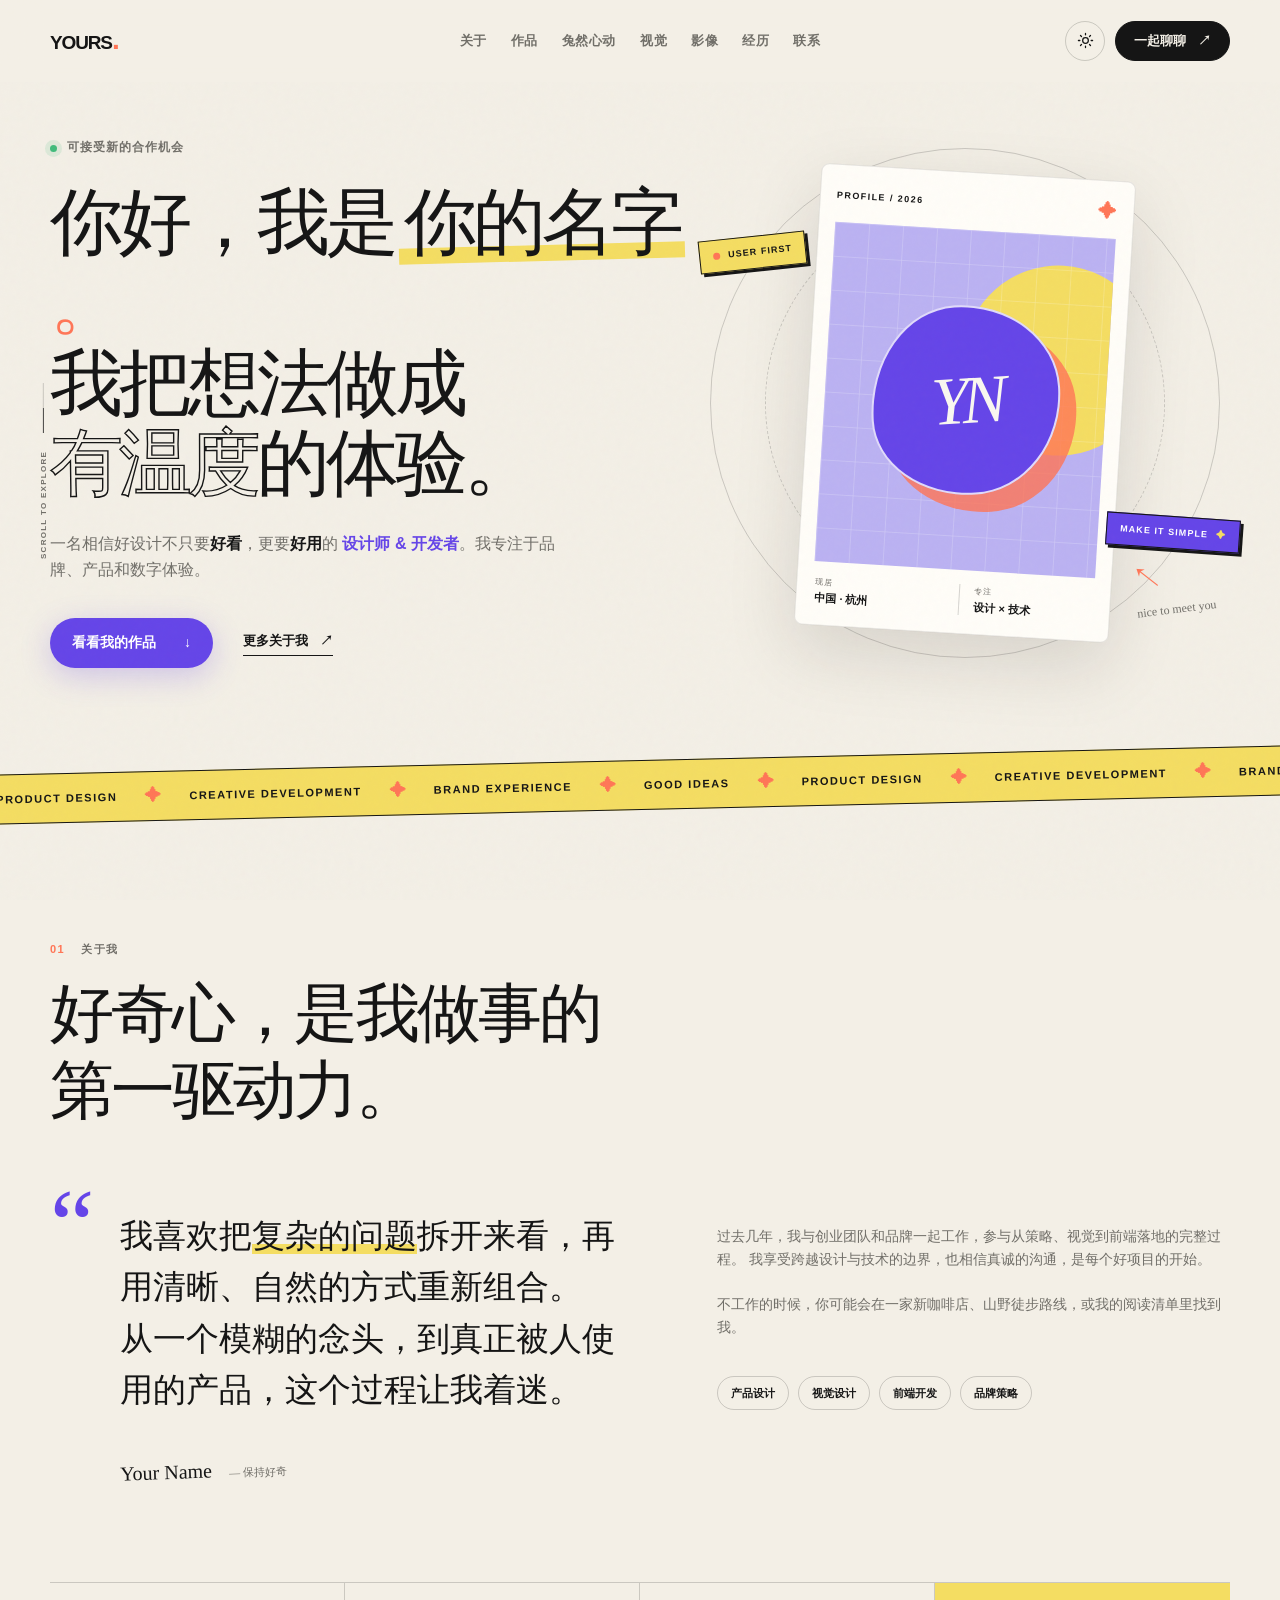
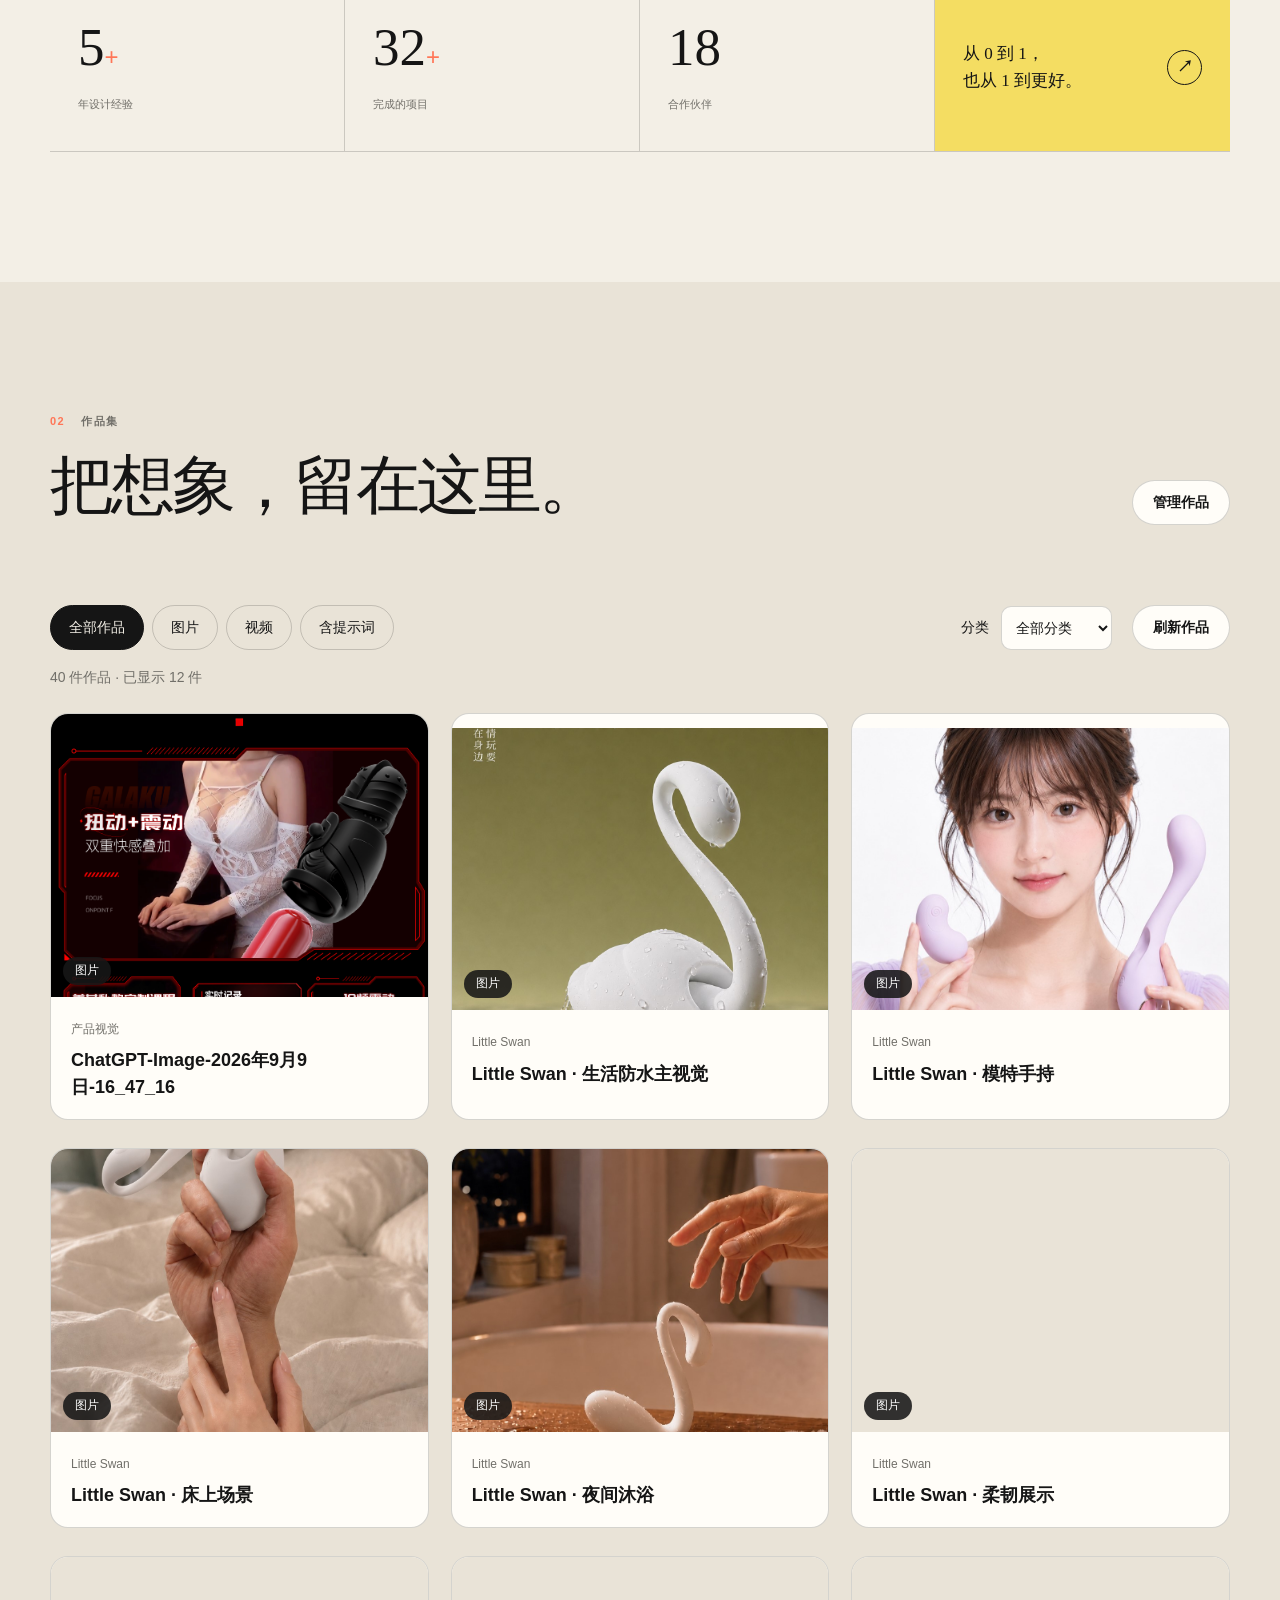
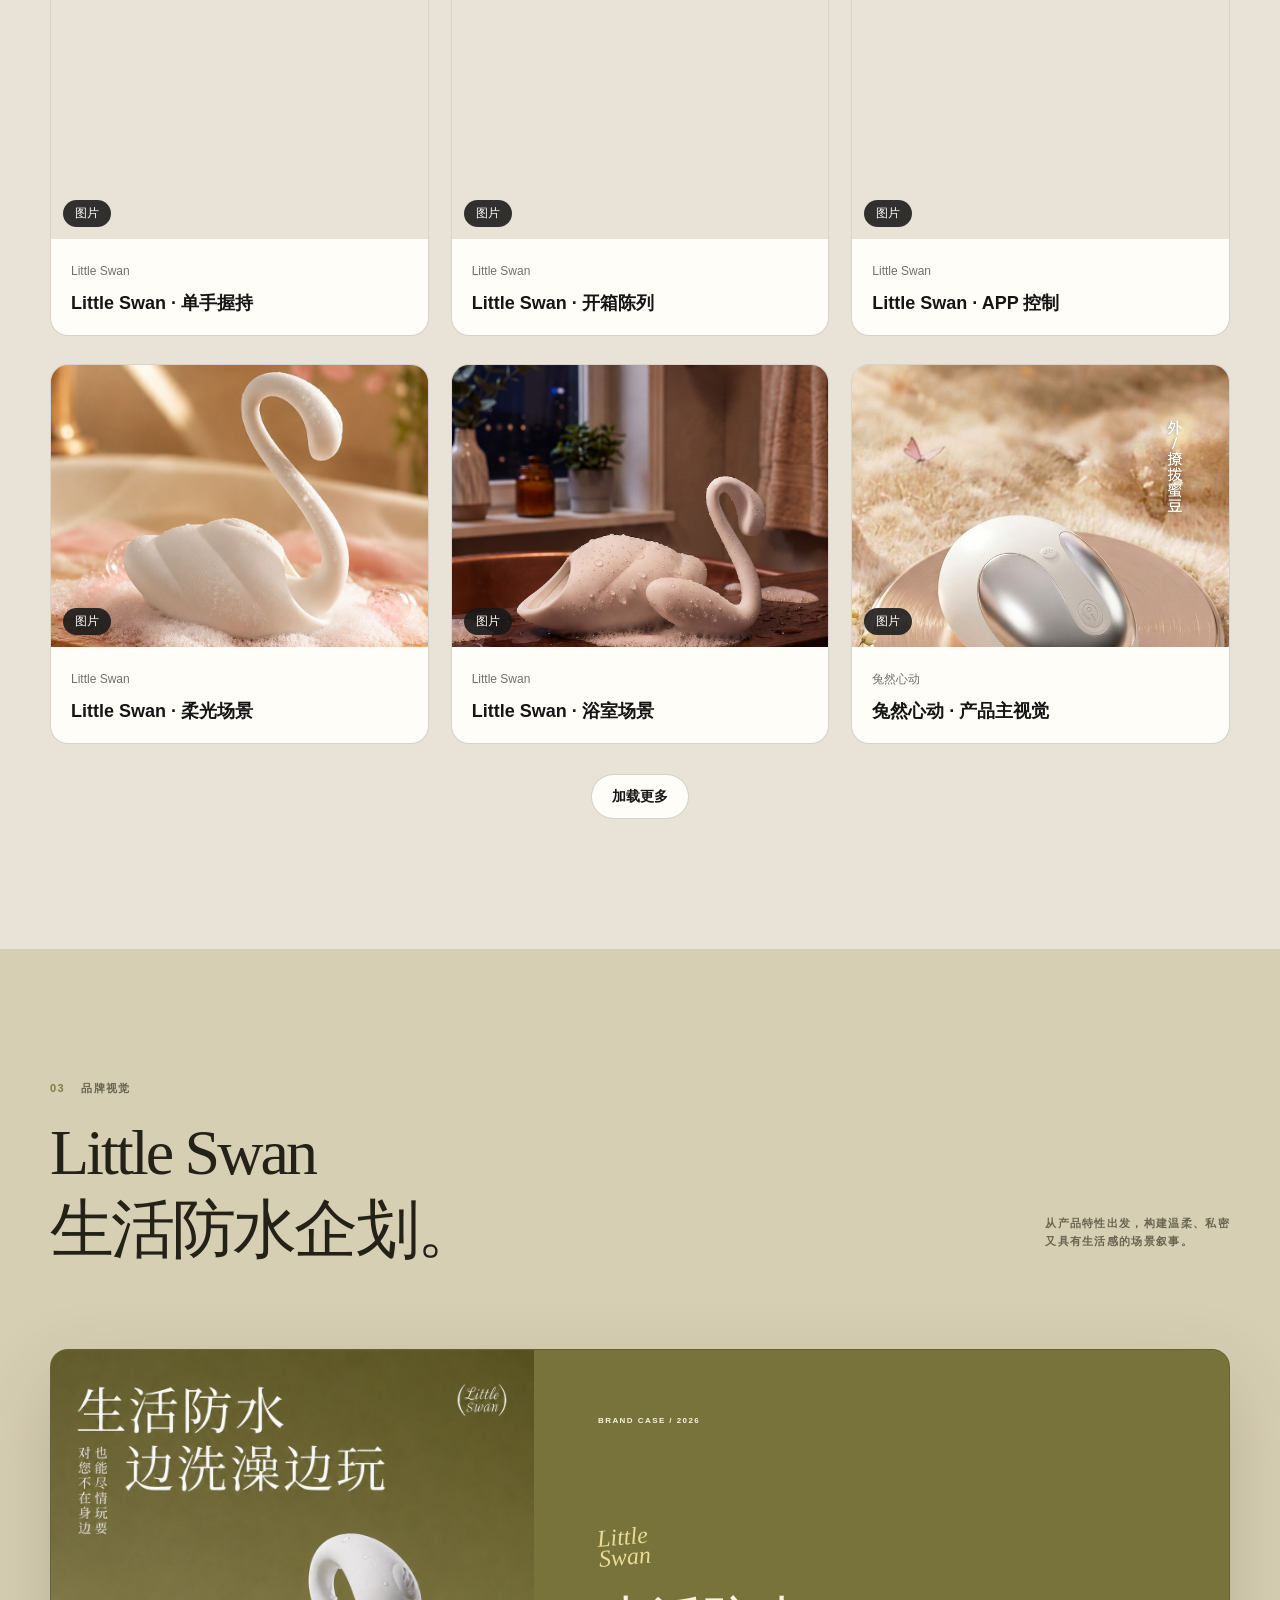
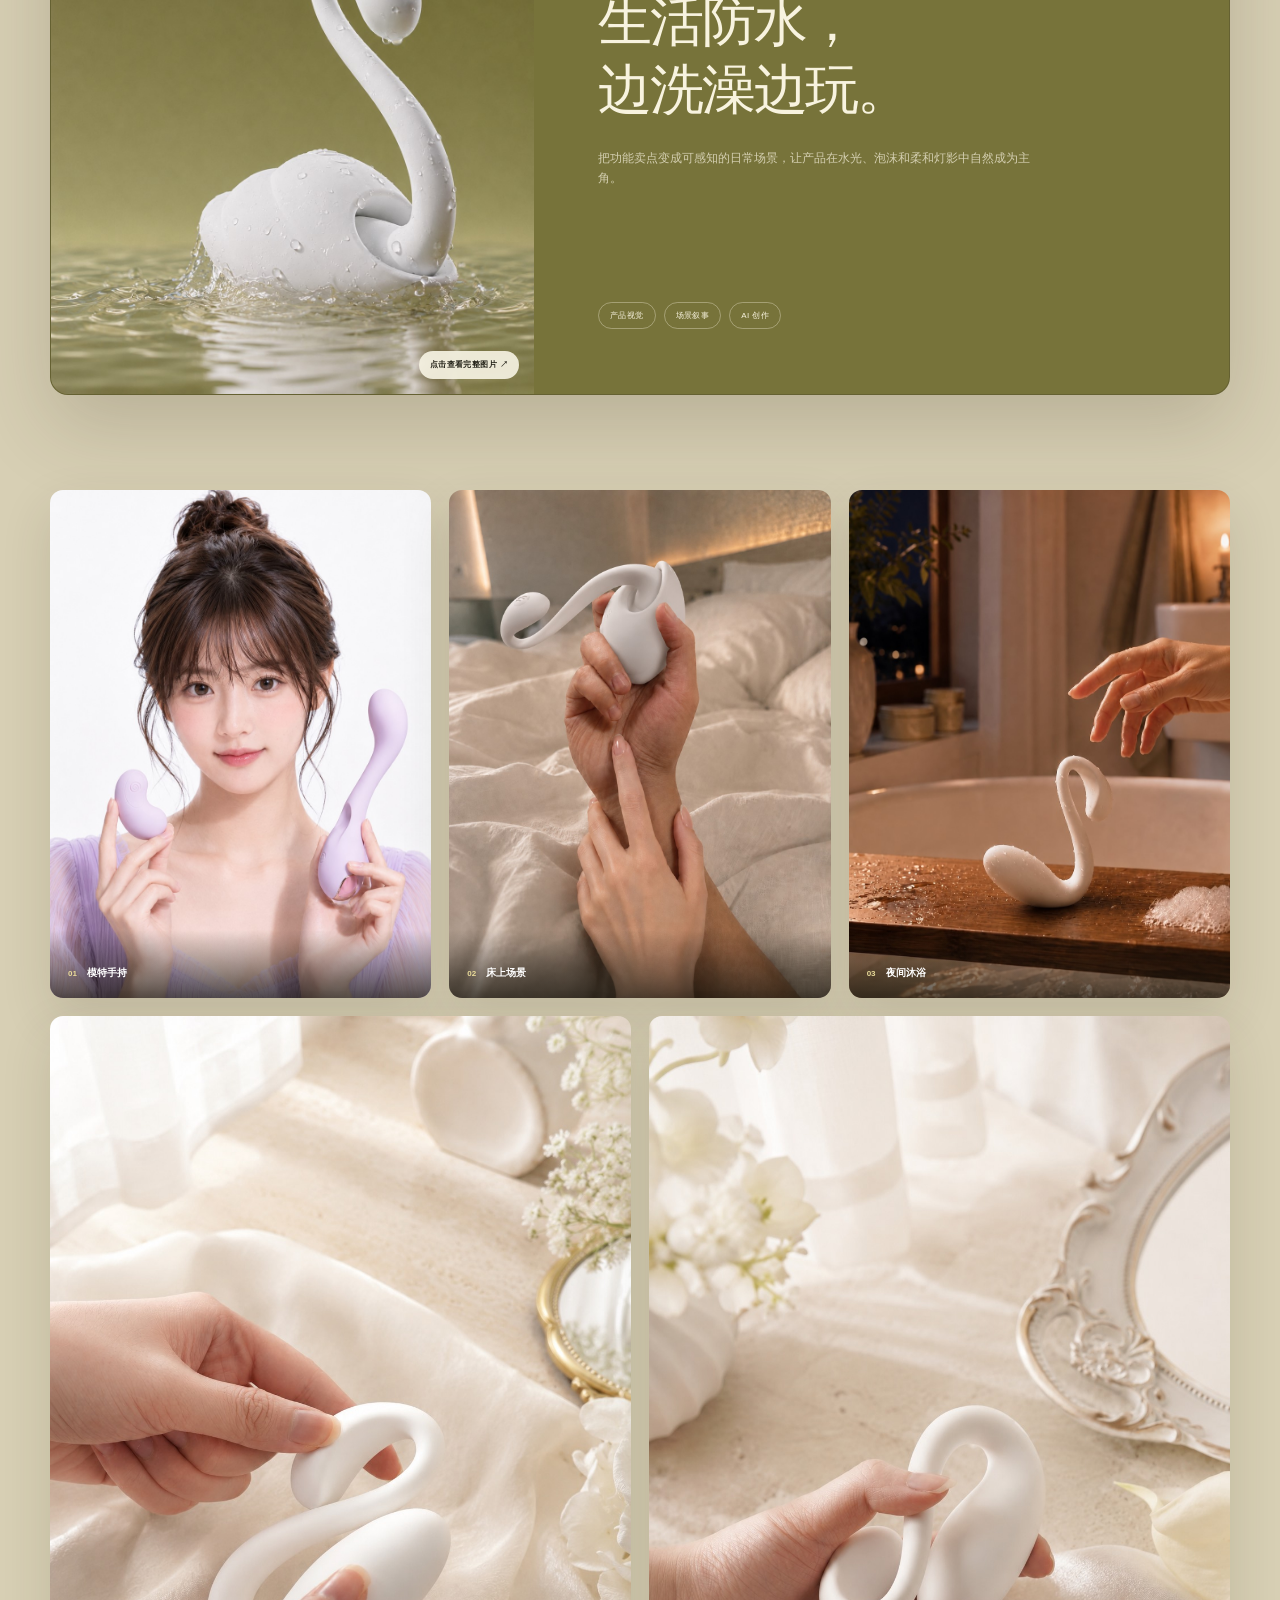
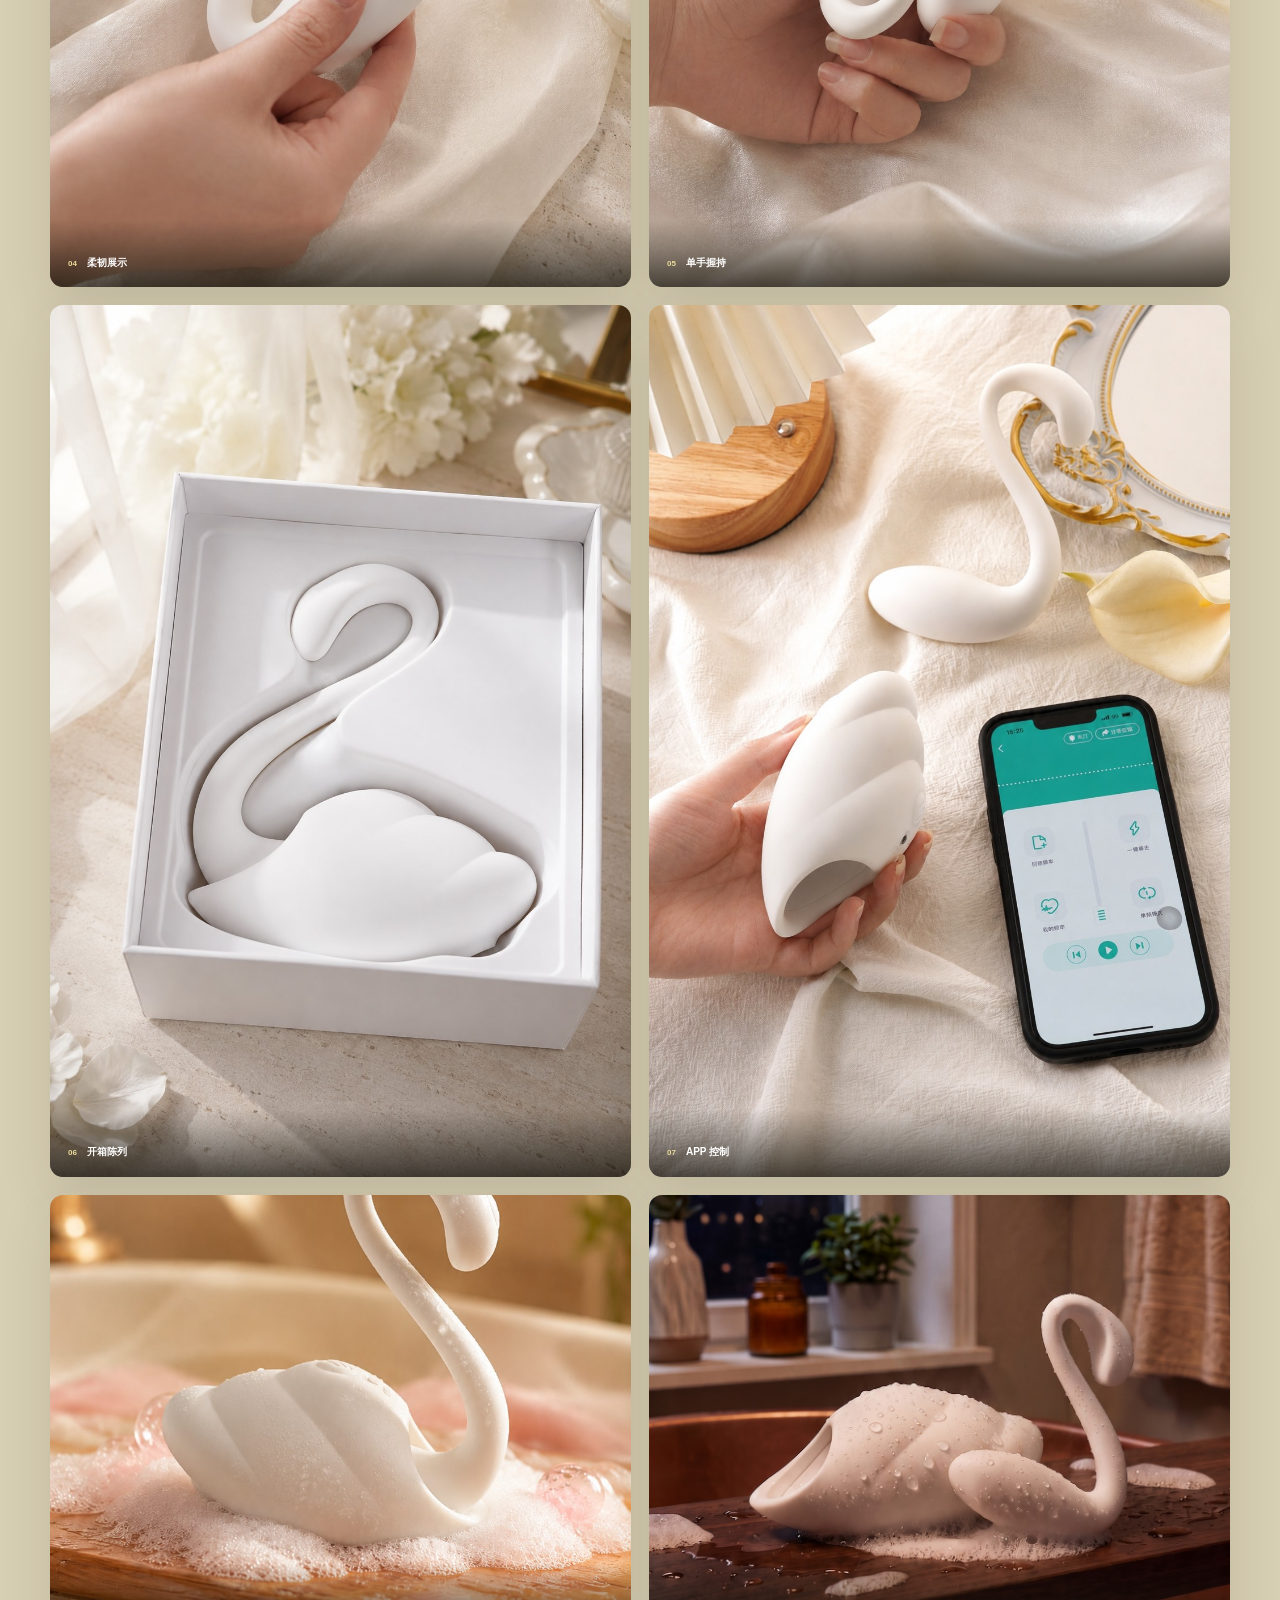
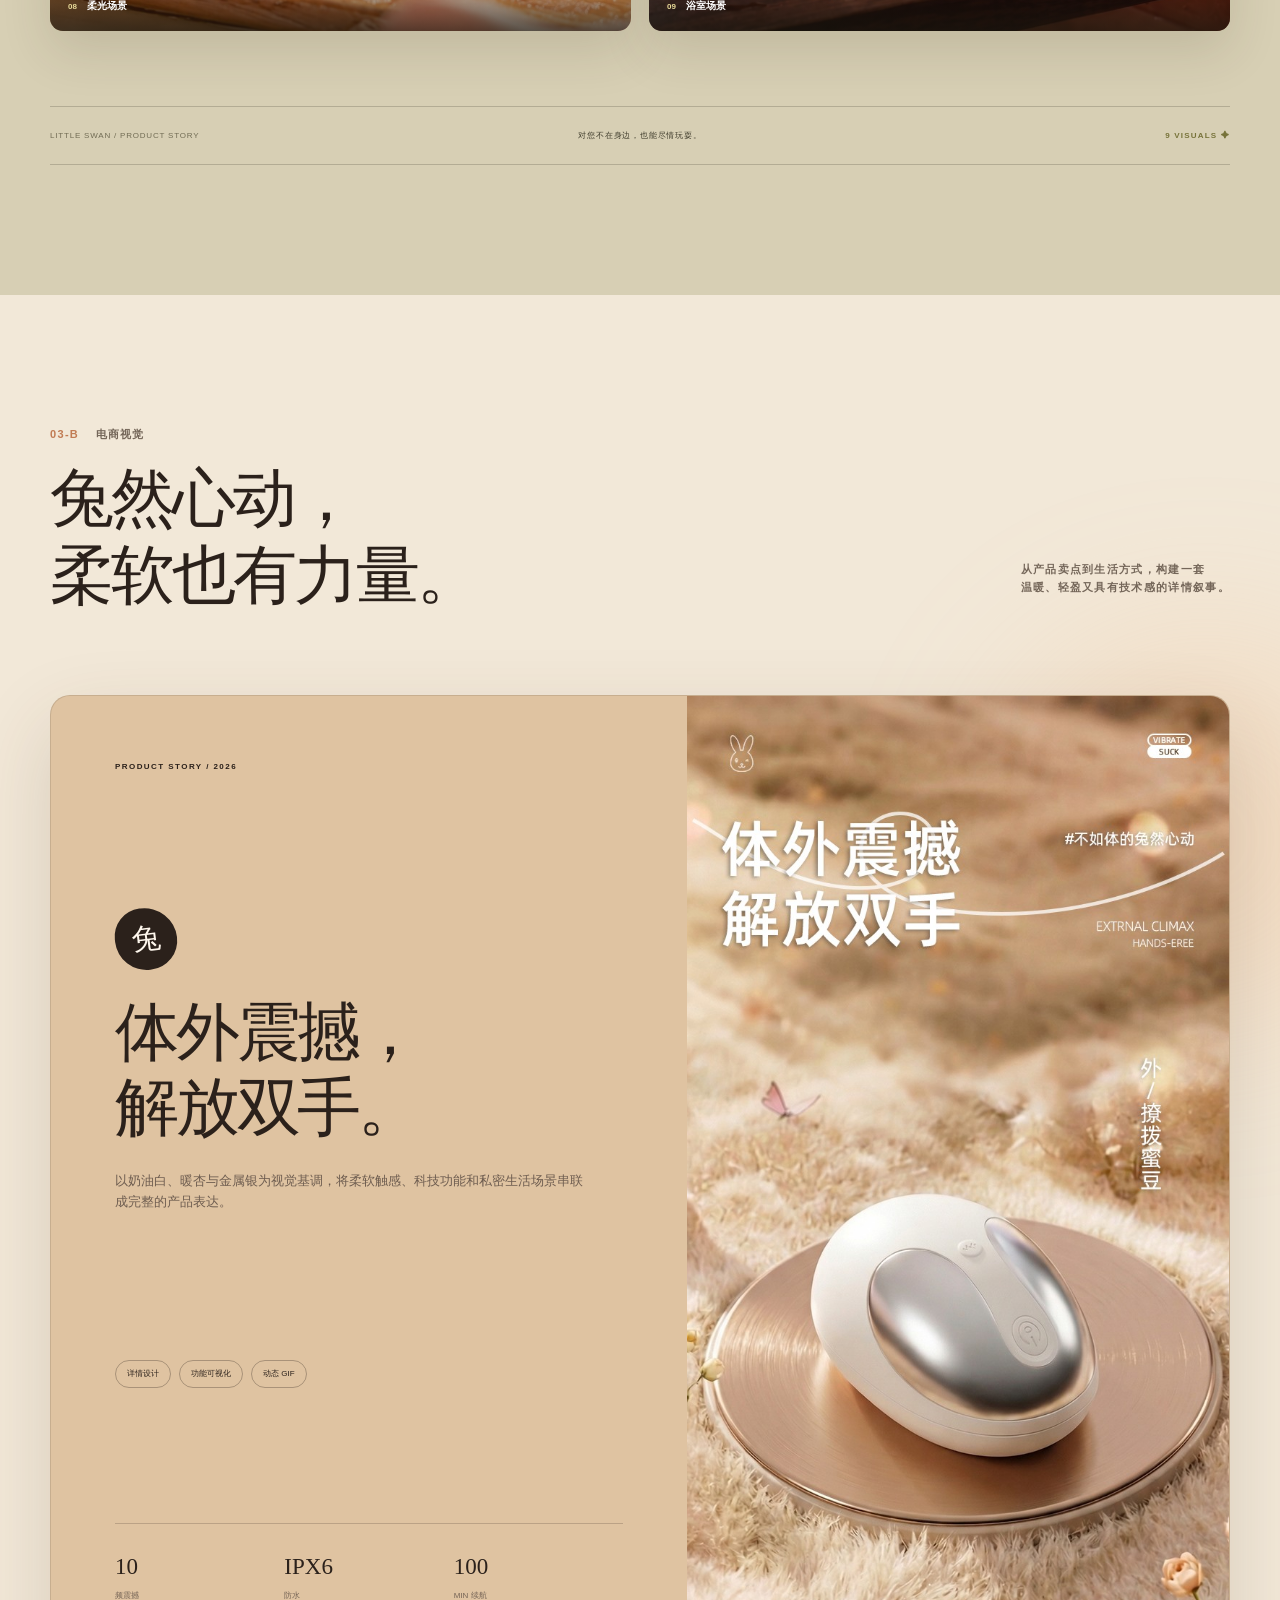
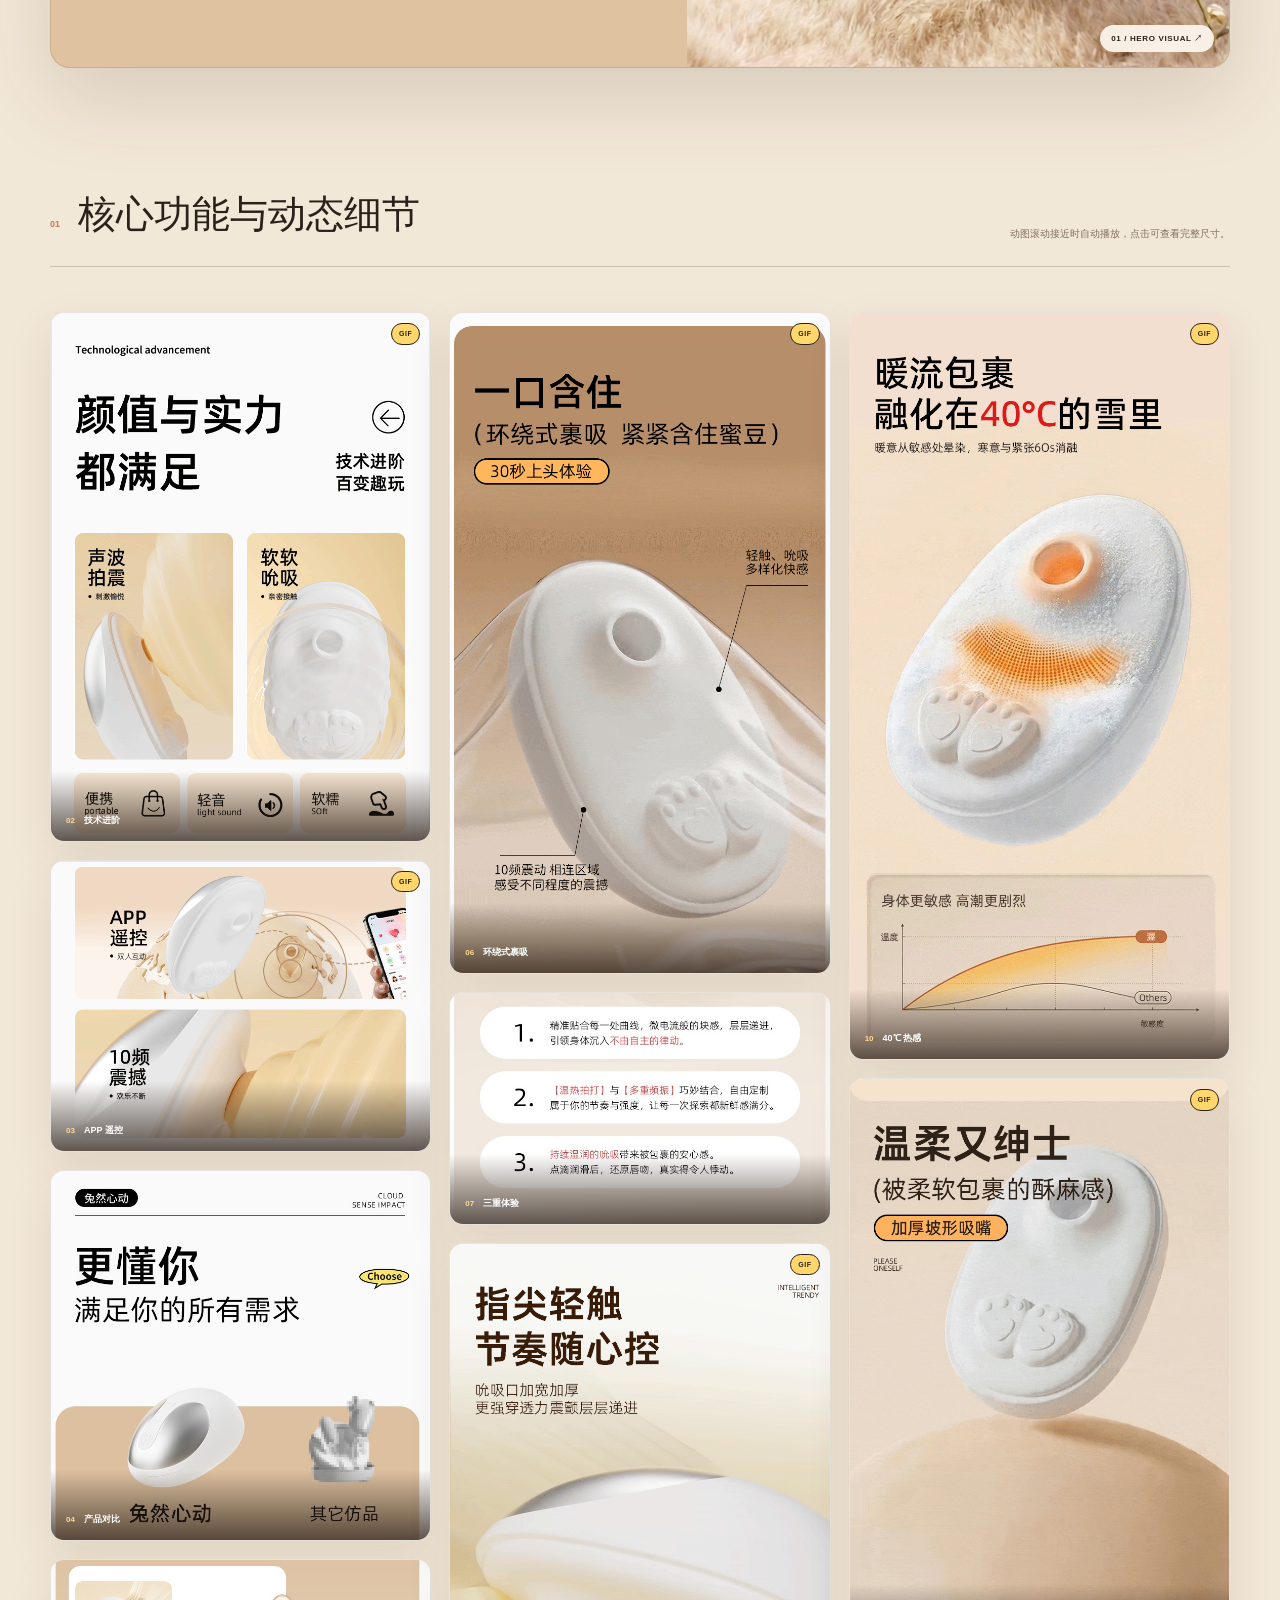
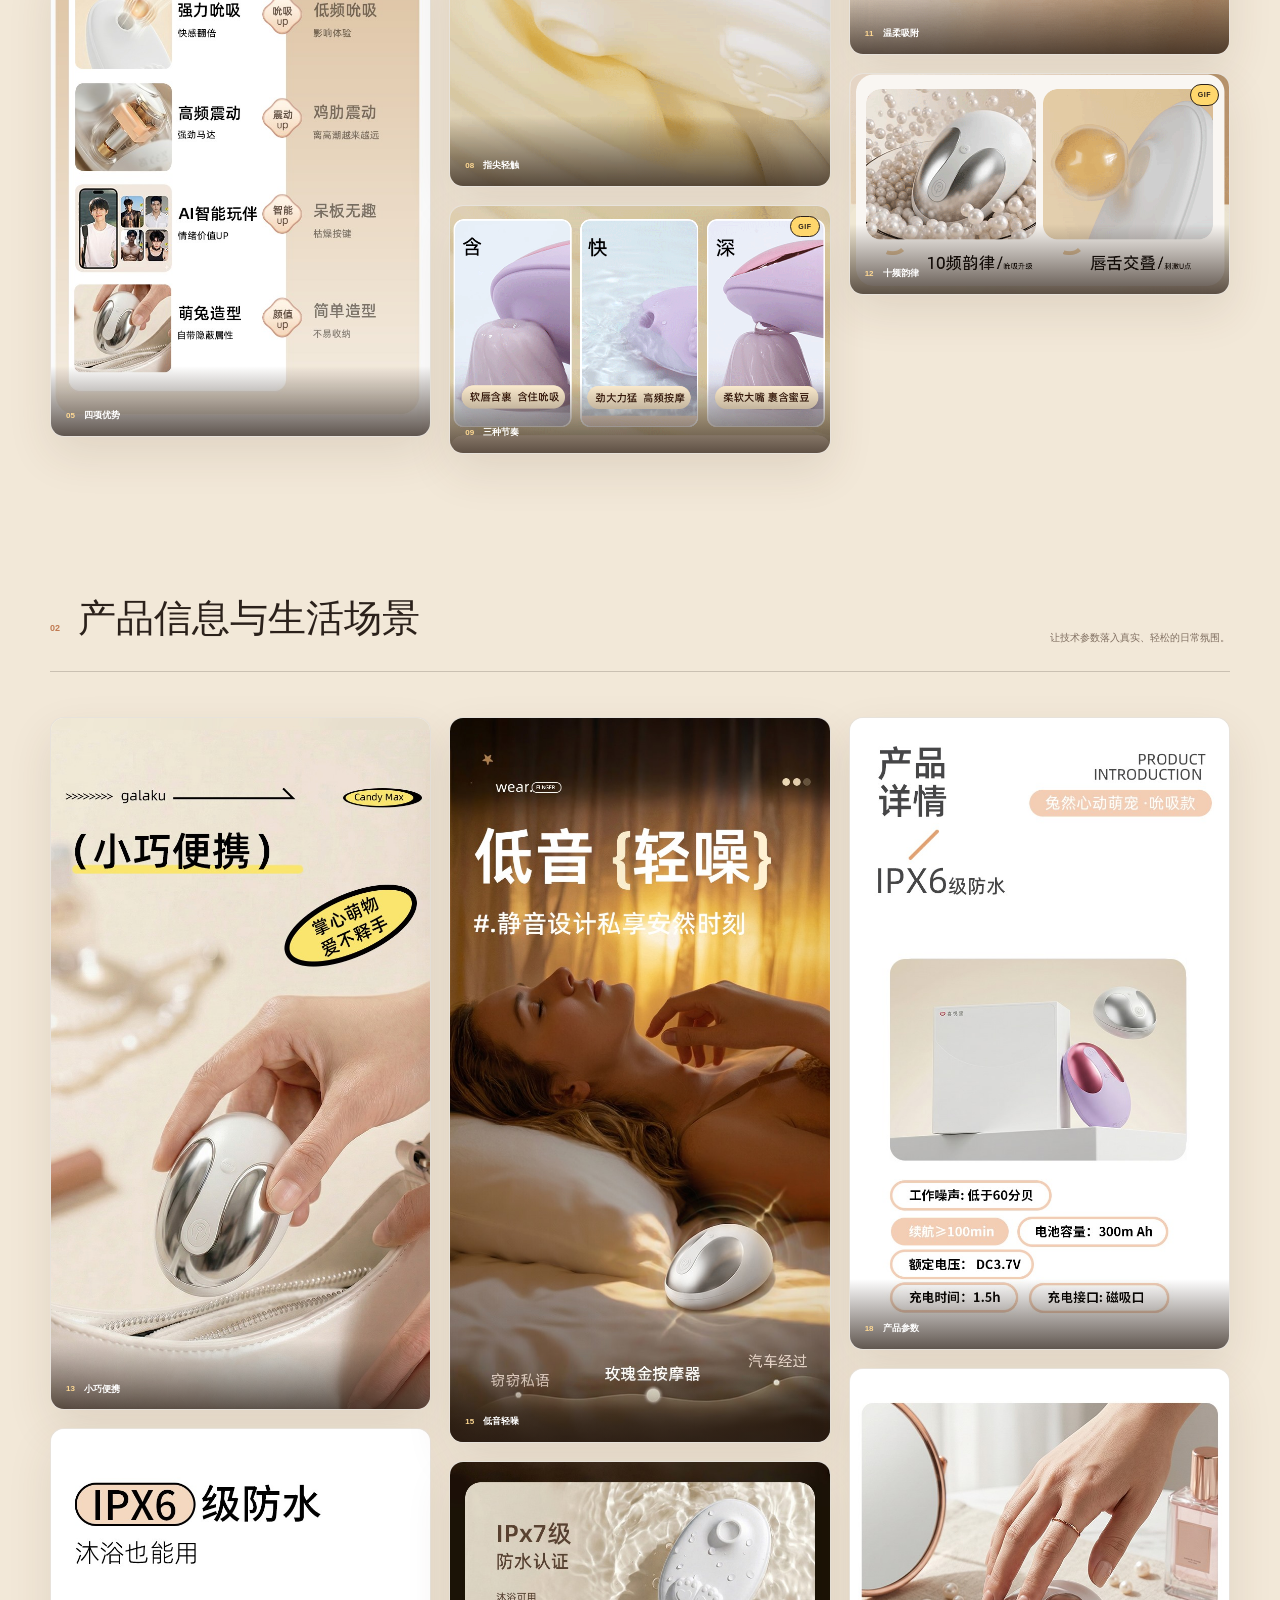
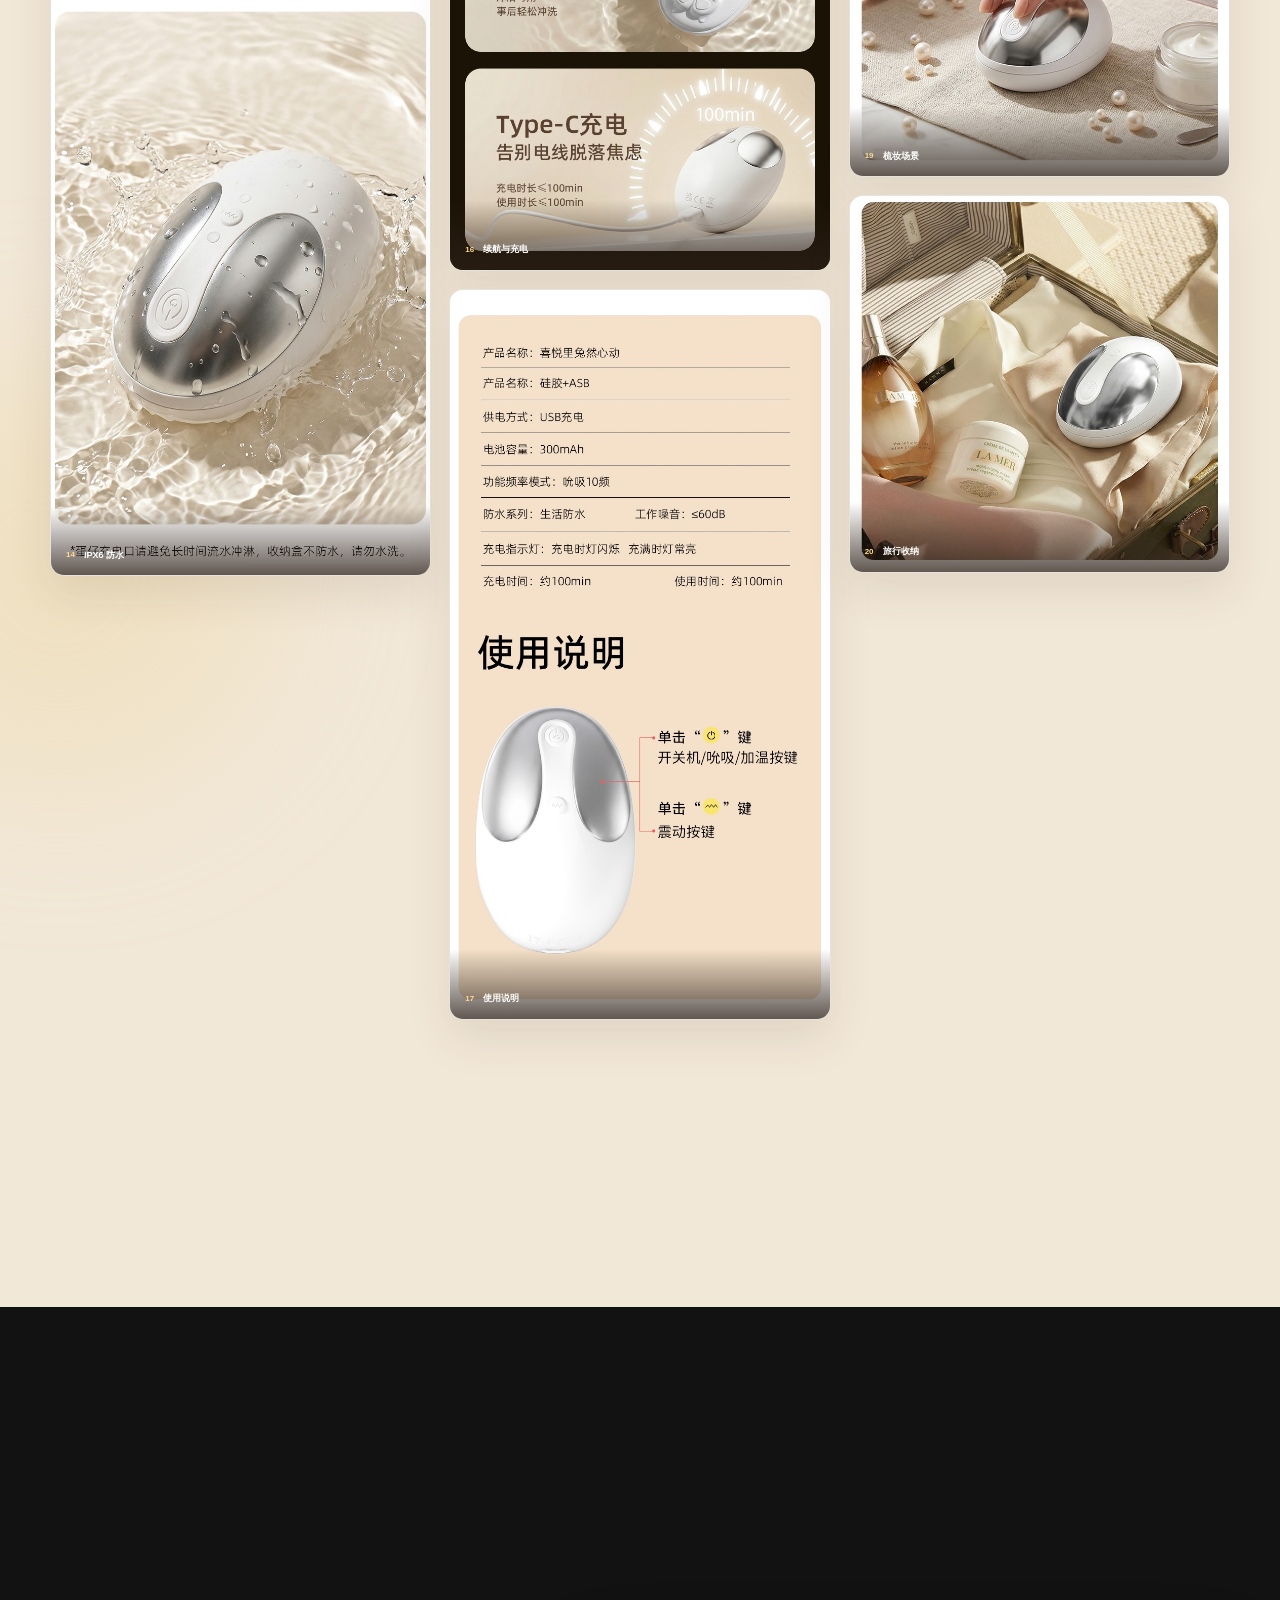
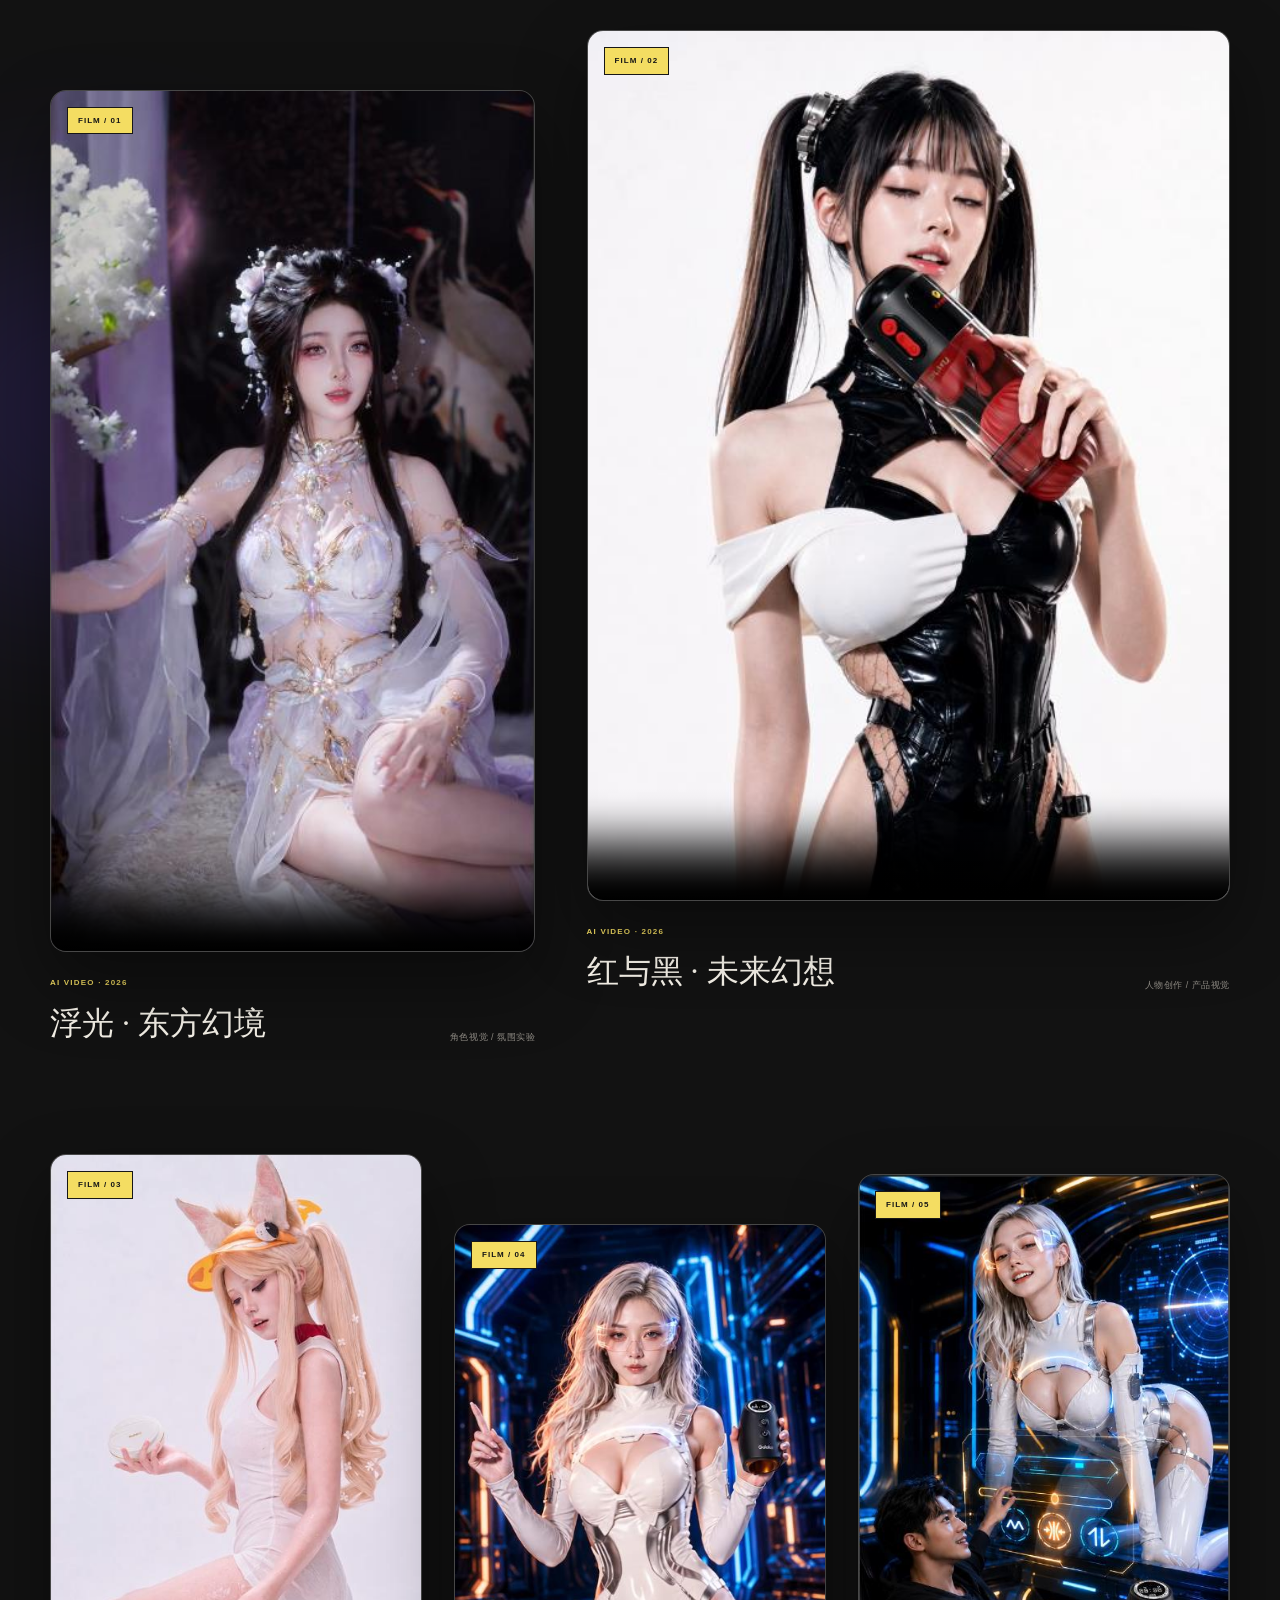
==== index.html @ a470302d "Make new uploads easy to find and add local passwordless publishing" ====
<!doctype html>
<html lang="zh-CN">
  <head>
    <meta charset="UTF-8" />
    <meta name="viewport" content="width=device-width, initial-scale=1.0" />
    <meta
      name="description"
      content="你的名字的个人网站——设计、开发与创造有温度的数字体验。"
    />
    <meta name="theme-color" content="#f4f0e8" />
    <title>你的名字｜设计与开发</title>
    <link
      rel="icon"
      href="data:image/svg+xml,%3Csvg xmlns='http://www.w3.org/2000/svg' viewBox='0 0 64 64'%3E%3Crect width='64' height='64' rx='16' fill='%236545e8'/%3E%3Cpath d='M16 20h9l7 12 7-12h9L36 39v7h-8v-7z' fill='%23f4dd62'/%3E%3C/svg%3E"
    />
    <link rel="stylesheet" href="styles.css" />
    <script src="script.js" defer></script>
    <script type="module" src="gallery.mjs?v=20261004-2"></script>
    <link rel="stylesheet" href="portfolio.css?v=20261004-2" />
    <noscript><style>.reveal { opacity: 1 !important; transform: none !important; }</style></noscript>
  </head>
  <body>
    <a class="skip-link" href="#main">跳到主要内容</a>

    <div class="page-noise" aria-hidden="true"></div>
    <header class="site-header" id="top">
      <a class="brand" href="#top" aria-label="返回首页">
        <span>YOURS</span><i>.</i>
      </a>

      <nav class="desktop-nav" aria-label="主导航">
        <a href="#about">关于</a>
        <a href="#work">作品</a>
        <a href="#bunny">兔然心动</a>
        <a href="#visual">视觉</a>
        <a href="#video">影像</a>
        <a href="#journey">经历</a>
        <a href="#contact">联系</a>
      </nav>

      <div class="header-actions">
        <button class="theme-toggle" type="button" aria-label="切换深色主题">
          <svg class="sun-icon" viewBox="0 0 24 24" aria-hidden="true">
            <circle cx="12" cy="12" r="4"></circle>
            <path d="M12 2v2M12 20v2M4.93 4.93l1.42 1.42M17.66 17.66l1.41 1.41M2 12h2M20 12h2M4.93 19.07l1.42-1.42M17.66 6.34l1.41-1.41"></path>
          </svg>
          <svg class="moon-icon" viewBox="0 0 24 24" aria-hidden="true">
            <path d="M21 12.79A9 9 0 1 1 11.21 3 7 7 0 0 0 21 12.79Z"></path>
          </svg>
        </button>
        <a class="header-cta" href="#contact">一起聊聊 <span>↗</span></a>
        <button class="menu-toggle" type="button" aria-expanded="false" aria-label="打开导航菜单">
          <span></span><span></span>
        </button>
      </div>
    </header>

    <nav class="mobile-nav" aria-label="移动端导航">
      <a href="#about"><span>01</span>关于</a>
      <a href="#work"><span>02</span>作品</a>
      <a href="#visual"><span>03</span>视觉</a>
      <a href="#video"><span>04</span>影像</a>
      <a href="#journey"><span>05</span>经历</a>
      <a href="#contact"><span>06</span>联系</a>
    </nav>

    <main id="main">
      <section class="hero shell" aria-labelledby="hero-title">
        <div class="hero-copy">
          <p class="eyebrow reveal"><span class="status-dot"></span> 可接受新的合作机会</p>
          <h1 id="hero-title" class="reveal">
            你好，我是<span class="name-mark">你的名字</span><i>。</i><br />
            我把想法做成<br />
            <span class="outlined-word">有温度</span>的体验。
          </h1>
          <p class="hero-intro reveal">
            一名相信好设计不只要<strong>好看</strong>，更要<strong>好用</strong>的
            <span>设计师 &amp; 开发者</span>。我专注于品牌、产品和数字体验。
          </p>
          <div class="hero-actions reveal">
            <a class="button button-primary" href="#work">看看我的作品 <span>↓</span></a>
            <a class="text-link" href="#about">更多关于我 <span>↗</span></a>
          </div>
        </div>

        <div class="hero-visual reveal" aria-label="个人信息卡片">
          <div class="visual-orbit orbit-one" aria-hidden="true"></div>
          <div class="visual-orbit orbit-two" aria-hidden="true"></div>
          <div class="profile-card">
            <div class="profile-topline">
              <span>PROFILE / 2026</span>
              <span class="asterisk">✦</span>
            </div>
            <div class="portrait" aria-hidden="true">
              <div class="portrait-sun"></div>
              <div class="portrait-grid"></div>
              <span class="portrait-initials">YN</span>
            </div>
            <div class="profile-meta">
              <div>
                <small>现居</small>
                <strong>中国 · 杭州</strong>
              </div>
              <div>
                <small>专注</small>
                <strong>设计 × 技术</strong>
              </div>
            </div>
          </div>
          <div class="floating-note note-one"><i></i> USER FIRST</div>
          <div class="floating-note note-two">MAKE IT SIMPLE <b>✦</b></div>
          <div class="cursor-label" aria-hidden="true"><span>↖</span> nice to meet you</div>
        </div>

        <div class="hero-scroll" aria-hidden="true">
          <span>SCROLL TO EXPLORE</span>
          <i></i>
        </div>
      </section>

      <div class="ticker" aria-hidden="true">
        <div class="ticker-track">
          <span>PRODUCT DESIGN</span><b>✦</b><span>CREATIVE DEVELOPMENT</span><b>✦</b>
          <span>BRAND EXPERIENCE</span><b>✦</b><span>GOOD IDEAS</span><b>✦</b>
          <span>PRODUCT DESIGN</span><b>✦</b><span>CREATIVE DEVELOPMENT</span><b>✦</b>
          <span>BRAND EXPERIENCE</span><b>✦</b><span>GOOD IDEAS</span><b>✦</b>
        </div>
      </div>

      <section class="about section shell" id="about" aria-labelledby="about-title">
        <div class="section-heading reveal">
          <p><span>01</span> 关于我</p>
          <h2 id="about-title">好奇心，是我做事的<br />第一驱动力。</h2>
        </div>

        <div class="about-grid">
          <div class="about-statement reveal">
            <span class="big-quote">“</span>
            <p>
              我喜欢把<strong>复杂的问题</strong>拆开来看，再用清晰、自然的方式重新组合。
              从一个模糊的念头，到真正被人使用的产品，这个过程让我着迷。
            </p>
            <div class="signature">Your Name <span>— 保持好奇</span></div>
          </div>

          <div class="about-details reveal">
            <p>
              过去几年，我与创业团队和品牌一起工作，参与从策略、视觉到前端落地的完整过程。
              我享受跨越设计与技术的边界，也相信真诚的沟通，是每个好项目的开始。
            </p>
            <p>
              不工作的时候，你可能会在一家新咖啡店、山野徒步路线，或我的阅读清单里找到我。
            </p>
            <div class="skill-list" aria-label="专业技能">
              <span>产品设计</span><span>视觉设计</span><span>前端开发</span><span>品牌策略</span>
            </div>
          </div>
        </div>

        <div class="stats" aria-label="职业数据">
          <article class="stat reveal">
            <strong data-count="5">5</strong><i>+</i>
            <span>年设计经验</span>
          </article>
          <article class="stat reveal">
            <strong data-count="32">32</strong><i>+</i>
            <span>完成的项目</span>
          </article>
          <article class="stat reveal">
            <strong data-count="18">18</strong><i></i>
            <span>合作伙伴</span>
          </article>
          <article class="stat stat-note reveal">
            <span>从 0 到 1，<br />也从 1 到更好。</span>
            <b>↗</b>
          </article>
        </div>
      </section>

      <section class="work section" id="work" aria-labelledby="work-title">
        <div class="shell">
          <div class="section-heading heading-row">
            <div><p><span>02</span> 作品集</p><h2 id="work-title">把想象，留在这里。</h2></div>
            <a class="library-manage" href="admin.html">管理作品</a>
          </div>
          <div class="library-controls">
            <div class="library-filters" role="group" aria-label="按作品类型筛选">
              <button type="button" data-filter="all" aria-pressed="true">全部作品</button>
              <button type="button" data-filter="image" aria-pressed="false">图片</button>
              <button type="button" data-filter="video" aria-pressed="false">视频</button>
              <button type="button" data-filter="prompt" aria-pressed="false">含提示词</button>
            </div>
            <label class="library-category">分类 <select id="work-category"><option value="all">全部分类</option></select></label>
            <button type="button" id="library-refresh" class="library-manage">刷新作品</button>
          </div>
          <p id="library-status" class="library-status" role="status">正在加载作品…</p>
          <div class="library-grid" id="library-grid"></div>
          <button type="button" id="library-more" class="library-more" hidden>加载更多</button>
          <button type="button" id="library-retry" class="library-more" hidden>重新加载</button>
          <noscript><p>启用 JavaScript 后可筛选作品；下方仍可浏览原有图片和视频。</p></noscript>
        </div>
      </section>

      <dialog class="work-dialog" id="work-detail" aria-labelledby="detail-title">
        <button type="button" class="detail-close" aria-label="关闭作品详情">×</button>
        <div id="detail-media" class="detail-media"></div>
        <div class="detail-copy">
          <p class="detail-category" id="detail-category"></p><h2 id="detail-title"></h2>
          <p id="detail-description"></p>
          <div class="prompt-heading"><h3>创作提示词</h3><button type="button" id="copy-prompt" hidden>复制提示词</button></div>
          <pre id="detail-prompt"></pre><p id="copy-status" role="status"></p>
        </div>
      </dialog>

      <section class="visual-case section" id="visual" aria-labelledby="visual-title">
        <div class="shell">
          <div class="section-heading heading-row reveal">
            <div>
              <p><span>03</span> 品牌视觉</p>
              <h2 id="visual-title">Little Swan<br />生活防水企划。</h2>
            </div>
            <p class="heading-aside">从产品特性出发，构建温柔、私密<br />又具有生活感的场景叙事。</p>
          </div>

          <div class="case-lead reveal">
            <button
              class="gallery-trigger case-lead-media"
              type="button"
              data-image="assets/images/little-swan/waterproof.jpg"
              data-caption="Little Swan · 生活防水主视觉"
              aria-label="放大查看生活防水主视觉"
            >
              <img src="assets/images/little-swan/waterproof.jpg" alt="Little Swan 白色天鹅造型产品生活防水主视觉" loading="lazy" />
              <span>点击查看完整图片 ↗</span>
            </button>
            <div class="case-lead-copy">
              <div class="case-kicker">BRAND CASE / 2026</div>
              <div>
                <p class="case-script">Little<br />Swan</p>
                <h3>生活防水，<br />边洗澡边玩。</h3>
                <p>把功能卖点变成可感知的日常场景，让产品在水光、泡沫和柔和灯影中自然成为主角。</p>
              </div>
              <div class="case-tags"><span>产品视觉</span><span>场景叙事</span><span>AI 创作</span></div>
            </div>
          </div>

          <div class="case-mosaic" aria-label="Little Swan 品牌场景画廊">
            <button class="gallery-trigger case-photo reveal" type="button" data-image="assets/images/little-swan/model.jpg" data-caption="Little Swan · 模特手持" aria-label="放大查看模特手持图片">
              <img src="assets/images/little-swan/model.jpg" alt="身着淡紫色服装的模特手持两款紫色产品" loading="lazy" />
              <span><b>01</b> 模特手持</span>
            </button>
            <button class="gallery-trigger case-photo reveal" type="button" data-image="assets/images/little-swan/bed.jpg" data-caption="Little Swan · 床上场景" aria-label="放大查看床上场景图片">
              <img src="assets/images/little-swan/bed.jpg" alt="暖色卧室中双手握持白色天鹅造型产品" loading="lazy" />
              <span><b>02</b> 床上场景</span>
            </button>
            <button class="gallery-trigger case-photo reveal" type="button" data-image="assets/images/little-swan/bath-touch.jpg" data-caption="Little Swan · 夜间沐浴" aria-label="放大查看夜间沐浴图片">
              <img src="assets/images/little-swan/bath-touch.jpg" alt="暖色浴室中手指触碰带水珠的天鹅造型产品" loading="lazy" />
              <span><b>03</b> 夜间沐浴</span>
            </button>
            <button class="gallery-trigger case-photo case-photo-portrait reveal" type="button" data-image="assets/images/little-swan/flex-detail.jpg" data-caption="Little Swan · 柔韧展示" aria-label="放大查看柔韧展示图片">
              <img src="assets/images/little-swan/flex-detail.jpg" alt="双手在柔和米白场景中弯折天鹅造型产品展示柔韧性" loading="lazy" />
              <span><b>04</b> 柔韧展示</span>
            </button>
            <button class="gallery-trigger case-photo case-photo-portrait reveal" type="button" data-image="assets/images/little-swan/handheld.jpg" data-caption="Little Swan · 单手握持" aria-label="放大查看单手握持图片">
              <img src="assets/images/little-swan/handheld.jpg" alt="柔光花卉与镜面场景中单手握持天鹅造型产品" loading="lazy" />
              <span><b>05</b> 单手握持</span>
            </button>
            <button class="gallery-trigger case-photo case-photo-portrait reveal" type="button" data-image="assets/images/little-swan/unboxing.jpg" data-caption="Little Swan · 开箱陈列" aria-label="放大查看开箱陈列图片">
              <img src="assets/images/little-swan/unboxing.jpg" alt="白色包装盒内陈列的完整天鹅造型产品" loading="lazy" />
              <span><b>06</b> 开箱陈列</span>
            </button>
            <button class="gallery-trigger case-photo case-photo-portrait reveal" type="button" data-image="assets/images/little-swan/app-control.jpg" data-caption="Little Swan · APP 控制" aria-label="放大查看 APP 控制图片">
              <img src="assets/images/little-swan/app-control.jpg" alt="天鹅造型产品与手机控制界面的生活场景" loading="lazy" />
              <span><b>07</b> APP 控制</span>
            </button>
            <button class="gallery-trigger case-photo case-photo-wide reveal" type="button" data-image="assets/images/little-swan/scene.jpg" data-caption="Little Swan · 柔光场景" aria-label="放大查看柔光场景图片">
              <img src="assets/images/little-swan/scene.jpg" alt="粉色泡沫与鲜花柔光环境中的白色天鹅造型产品" loading="lazy" />
              <span><b>08</b> 柔光场景</span>
            </button>
            <button class="gallery-trigger case-photo case-photo-wide reveal" type="button" data-image="assets/images/little-swan/bathroom.jpg" data-caption="Little Swan · 浴室场景" aria-label="放大查看浴室场景图片">
              <img src="assets/images/little-swan/bathroom.jpg" alt="夜间浴室木板上的白色天鹅造型产品与水珠" loading="lazy" />
              <span><b>09</b> 浴室场景</span>
            </button>
          </div>

          <div class="case-footer reveal">
            <span>LITTLE SWAN / PRODUCT STORY</span>
            <p>对您不在身边，也能尽情玩耍。</p>
            <b>9 VISUALS ✦</b>
          </div>
        </div>
      </section>

      <section class="bunny-case section" id="bunny" aria-labelledby="bunny-title">
        <div class="bunny-orb bunny-orb-one" aria-hidden="true"></div>
        <div class="bunny-orb bunny-orb-two" aria-hidden="true"></div>
        <div class="shell">
          <div class="section-heading heading-row reveal">
            <div>
              <p><span>03-B</span> 电商视觉</p>
              <h2 id="bunny-title">兔然心动，<br />柔软也有力量。</h2>
            </div>
            <p class="heading-aside">从产品卖点到生活方式，构建一套<br />温暖、轻盈又具有技术感的详情叙事。</p>
          </div>

          <div class="bunny-lead reveal">
            <div class="bunny-lead-copy">
              <div class="bunny-kicker">PRODUCT STORY / 2026</div>
              <div>
                <div class="bunny-mark" aria-hidden="true">兔</div>
                <h3>体外震撼，<br />解放双手。</h3>
                <p>以奶油白、暖杏与金属银为视觉基调，将柔软触感、科技功能和私密生活场景串联成完整的产品表达。</p>
              </div>
              <div class="bunny-tags"><span>详情设计</span><span>功能可视化</span><span>动态 GIF</span></div>
              <div class="bunny-specs"><span><b>10</b> 频震撼</span><span><b>IPX6</b> 防水</span><span><b>100</b> min 续航</span></div>
            </div>
            <button class="gallery-trigger bunny-lead-media" type="button" data-image="assets/images/bunny-heart/detail-01.jpg" data-caption="兔然心动 · 产品主视觉" aria-label="放大查看兔然心动产品主视觉">
              <img src="assets/images/bunny-heart/detail-01.jpg" alt="兔然心动银白色产品置于暖色绒面场景的主视觉" loading="lazy" />
              <span>01 / HERO VISUAL ↗</span>
            </button>
          </div>

          <div class="bunny-story-heading reveal">
            <div><span>01</span><h3>核心功能与动态细节</h3></div>
            <p>动图滚动接近时自动播放，点击可查看完整尺寸。</p>
          </div>

          <div class="bunny-gallery bunny-gallery-features" aria-label="兔然心动核心功能画廊">
            <button class="gallery-trigger bunny-tile is-animated reveal" type="button" data-image="assets/images/bunny-heart/detail-02.gif" data-caption="兔然心动 · 技术进阶" aria-label="放大查看技术进阶动图">
              <img src="assets/images/bunny-heart/detail-02-poster.jpg" data-animated-src="assets/images/bunny-heart/detail-02.gif" alt="兔然心动声波拍震与柔软吮吸技术说明" loading="lazy" /><span><b>02</b> 技术进阶</span>
            </button>
            <button class="gallery-trigger bunny-tile is-animated reveal" type="button" data-image="assets/images/bunny-heart/detail-03.gif" data-caption="兔然心动 · APP 遥控" aria-label="放大查看 APP 遥控动图">
              <img src="assets/images/bunny-heart/detail-03-poster.jpg" data-animated-src="assets/images/bunny-heart/detail-03.gif" alt="兔然心动 APP 遥控与十频震撼功能" loading="lazy" /><span><b>03</b> APP 遥控</span>
            </button>
            <button class="gallery-trigger bunny-tile reveal" type="button" data-image="assets/images/bunny-heart/detail-04.jpg" data-caption="兔然心动 · 产品对比" aria-label="放大查看产品对比图片">
              <img src="assets/images/bunny-heart/detail-04.jpg" alt="兔然心动与其他产品的视觉对比" loading="lazy" /><span><b>04</b> 产品对比</span>
            </button>
            <button class="gallery-trigger bunny-tile reveal" type="button" data-image="assets/images/bunny-heart/detail-05.jpg" data-caption="兔然心动 · 四项优势" aria-label="放大查看四项优势图片">
              <img src="assets/images/bunny-heart/detail-05.jpg" alt="强力吮吸、高频震动、智能玩伴和萌兔造型四项优势" loading="lazy" /><span><b>05</b> 四项优势</span>
            </button>
            <button class="gallery-trigger bunny-tile is-animated reveal" type="button" data-image="assets/images/bunny-heart/detail-06.gif" data-caption="兔然心动 · 环绕式裹吸" aria-label="放大查看环绕式裹吸动图">
              <img src="assets/images/bunny-heart/detail-06-poster.jpg" data-animated-src="assets/images/bunny-heart/detail-06.gif" alt="兔然心动环绕式裹吸功能动态展示" loading="lazy" /><span><b>06</b> 环绕式裹吸</span>
            </button>
            <button class="gallery-trigger bunny-tile reveal" type="button" data-image="assets/images/bunny-heart/detail-07.jpg" data-caption="兔然心动 · 三重体验" aria-label="放大查看三重体验图片">
              <img src="assets/images/bunny-heart/detail-07.jpg" alt="兔然心动律动、温热拍打与持续吮吸三重体验说明" loading="lazy" /><span><b>07</b> 三重体验</span>
            </button>
            <button class="gallery-trigger bunny-tile is-animated reveal" type="button" data-image="assets/images/bunny-heart/detail-08.gif" data-caption="兔然心动 · 指尖轻触" aria-label="放大查看指尖轻触动图">
              <img src="assets/images/bunny-heart/detail-08-poster.jpg" data-animated-src="assets/images/bunny-heart/detail-08.gif" alt="兔然心动加宽加厚吮吸口动态展示" loading="lazy" /><span><b>08</b> 指尖轻触</span>
            </button>
            <button class="gallery-trigger bunny-tile is-animated reveal" type="button" data-image="assets/images/bunny-heart/detail-09.gif" data-caption="兔然心动 · 三种节奏" aria-label="放大查看三种节奏动图">
              <img src="assets/images/bunny-heart/detail-09-poster.jpg" data-animated-src="assets/images/bunny-heart/detail-09.gif" alt="兔然心动含、快、深三种节奏展示" loading="lazy" /><span><b>09</b> 三种节奏</span>
            </button>
            <button class="gallery-trigger bunny-tile is-animated reveal" type="button" data-image="assets/images/bunny-heart/detail-10.gif" data-caption="兔然心动 · 40℃ 热感" aria-label="放大查看四十度热感动图">
              <img src="assets/images/bunny-heart/detail-10-poster.jpg" data-animated-src="assets/images/bunny-heart/detail-10.gif" alt="兔然心动四十度恒温热感动态说明" loading="lazy" /><span><b>10</b> 40℃ 热感</span>
            </button>
            <button class="gallery-trigger bunny-tile is-animated reveal" type="button" data-image="assets/images/bunny-heart/detail-11.gif" data-caption="兔然心动 · 温柔吸附" aria-label="放大查看温柔吸附动图">
              <img src="assets/images/bunny-heart/detail-11-poster.jpg" data-animated-src="assets/images/bunny-heart/detail-11.gif" alt="兔然心动加厚坡形吸嘴动态展示" loading="lazy" /><span><b>11</b> 温柔吸附</span>
            </button>
            <button class="gallery-trigger bunny-tile is-animated reveal" type="button" data-image="assets/images/bunny-heart/detail-12.gif" data-caption="兔然心动 · 十频韵律" aria-label="放大查看十频韵律动图">
              <img src="assets/images/bunny-heart/detail-12-poster.jpg" data-animated-src="assets/images/bunny-heart/detail-12.gif" alt="兔然心动十频韵律与刺激点展示" loading="lazy" /><span><b>12</b> 十频韵律</span>
            </button>
          </div>

          <div class="bunny-story-heading reveal">
            <div><span>02</span><h3>产品信息与生活场景</h3></div>
            <p>让技术参数落入真实、轻松的日常氛围。</p>
          </div>

          <div class="bunny-gallery bunny-gallery-lifestyle" aria-label="兔然心动产品与生活场景画廊">
            <button class="gallery-trigger bunny-tile reveal" type="button" data-image="assets/images/bunny-heart/detail-13.jpg" data-caption="兔然心动 · 小巧便携" aria-label="放大查看小巧便携图片">
              <img src="assets/images/bunny-heart/detail-13.jpg" alt="兔然心动产品放入手提包的小巧便携场景" loading="lazy" /><span><b>13</b> 小巧便携</span>
            </button>
            <button class="gallery-trigger bunny-tile reveal" type="button" data-image="assets/images/bunny-heart/detail-14.jpg" data-caption="兔然心动 · IPX6 防水" aria-label="放大查看防水图片">
              <img src="assets/images/bunny-heart/detail-14.jpg" alt="兔然心动产品在水花中的 IPX6 防水展示" loading="lazy" /><span><b>14</b> IPX6 防水</span>
            </button>
            <button class="gallery-trigger bunny-tile reveal" type="button" data-image="assets/images/bunny-heart/detail-15.jpg" data-caption="兔然心动 · 低音轻噪" aria-label="放大查看低音轻噪图片">
              <img src="assets/images/bunny-heart/detail-15.jpg" alt="暖色卧室中兔然心动产品的低音轻噪场景" loading="lazy" /><span><b>15</b> 低音轻噪</span>
            </button>
            <button class="gallery-trigger bunny-tile reveal" type="button" data-image="assets/images/bunny-heart/detail-16.jpg" data-caption="兔然心动 · 续航与充电" aria-label="放大查看续航充电图片">
              <img src="assets/images/bunny-heart/detail-16.jpg" alt="兔然心动防水与 Type-C 充电续航说明" loading="lazy" /><span><b>16</b> 续航与充电</span>
            </button>
            <button class="gallery-trigger bunny-tile reveal" type="button" data-image="assets/images/bunny-heart/detail-17.jpg" data-caption="兔然心动 · 使用说明" aria-label="放大查看使用说明图片">
              <img src="assets/images/bunny-heart/detail-17.jpg" alt="兔然心动产品参数与按键使用说明" loading="lazy" /><span><b>17</b> 使用说明</span>
            </button>
            <button class="gallery-trigger bunny-tile reveal" type="button" data-image="assets/images/bunny-heart/detail-18.jpg" data-caption="兔然心动 · 产品参数" aria-label="放大查看产品参数图片">
              <img src="assets/images/bunny-heart/detail-18.jpg" alt="兔然心动产品详情和参数信息" loading="lazy" /><span><b>18</b> 产品参数</span>
            </button>
            <button class="gallery-trigger bunny-tile reveal" type="button" data-image="assets/images/bunny-heart/detail-19.jpg" data-caption="兔然心动 · 梳妆场景" aria-label="放大查看梳妆场景图片">
              <img src="assets/images/bunny-heart/detail-19.jpg" alt="梳妆台珍珠与护肤品旁的兔然心动产品" loading="lazy" /><span><b>19</b> 梳妆场景</span>
            </button>
            <button class="gallery-trigger bunny-tile reveal" type="button" data-image="assets/images/bunny-heart/detail-20.jpg" data-caption="兔然心动 · 旅行收纳" aria-label="放大查看旅行收纳图片">
              <img src="assets/images/bunny-heart/detail-20.jpg" alt="旅行箱丝绸与护肤品中的兔然心动产品" loading="lazy" /><span><b>20</b> 旅行收纳</span>
            </button>
            <button class="gallery-trigger bunny-tile reveal" type="button" data-image="assets/images/bunny-heart/detail-21.jpg" data-caption="兔然心动 · 手持场景" aria-label="放大查看手持场景图片">
              <img src="assets/images/bunny-heart/detail-21.jpg" alt="手持白色兔然心动产品贴近腿部的生活场景" loading="lazy" /><span><b>21</b> 手持场景</span>
            </button>
          </div>

          <div class="bunny-footer reveal"><span>RABBIT HEART / E-COMMERCE VISUAL</span><p>颜值、实力与场景，共同完成一次产品心动。</p><b>21 VISUALS ✦</b></div>
        </div>
      </section>

      <section class="video-lab section" id="video" aria-labelledby="video-title">
        <div class="video-glow video-glow-one" aria-hidden="true"></div>
        <div class="video-glow video-glow-two" aria-hidden="true"></div>
        <div class="shell">
          <div class="section-heading heading-row reveal">
            <div>
              <p><span>04</span> 影像实验</p>
              <h2 id="video-title">让想象，动起来。</h2>
            </div>
            <p class="heading-aside">短片、角色与视觉想象。<br />一些正在发生的动态创作。</p>
          </div>

          <div class="video-grid">
            <article class="video-card video-card-tall reveal">
              <div class="video-frame">
                <video
                  data-src="assets/videos/showreel-01.mp4"
                  poster="assets/videos/showreel-01-poster.jpg"
                  aria-label="东方幻想人物短片"
                  autoplay
                  muted
                  loop
                  playsinline
                  preload="metadata"
                  controls
                ></video>
                <span class="video-index">FILM / 01</span>
              </div>
              <div class="video-caption">
                <div>
                  <p>AI VIDEO · 2026</p>
                  <h3>浮光 · 东方幻境</h3>
                </div>
                <span>角色视觉 / 氛围实验</span>
              </div>
            </article>

            <article class="video-card video-card-wide reveal">
              <div class="video-frame">
                <video
                  data-src="assets/videos/showreel-02.mp4"
                  poster="assets/videos/showreel-02-poster.jpg"
                  aria-label="未来感人物产品短片"
                  autoplay
                  muted
                  loop
                  playsinline
                  preload="metadata"
                  controls
                ></video>
                <span class="video-index">FILM / 02</span>
              </div>
              <div class="video-caption">
                <div>
                  <p>AI VIDEO · 2026</p>
                  <h3>红与黑 · 未来幻想</h3>
                </div>
                <span>人物创作 / 产品视觉</span>
              </div>
            </article>
          </div>

          <div class="video-grid-secondary">
            <article class="video-card video-card-compact video-card-coast reveal">
              <div class="video-frame">
                <video
                  data-src="assets/videos/showreel-03.mp4"
                  poster="assets/videos/showreel-03-poster.jpg"
                  aria-label="海岸防水主题人物短片"
                  autoplay
                  muted
                  loop
                  playsinline
                  preload="metadata"
                  controls
                ></video>
                <span class="video-index">FILM / 03</span>
              </div>
              <div class="video-caption">
                <div>
                  <p>AI VIDEO · 2026</p>
                  <h3>水光 · 海岸幻想</h3>
                </div>
                <span>防水主题 / 人物视觉</span>
              </div>
            </article>

            <article class="video-card video-card-compact video-card-trainer reveal">
              <div class="video-frame">
                <video
                  data-src="assets/videos/showreel-04.mp4"
                  poster="assets/videos/showreel-04-poster.jpg"
                  aria-label="时间大师训练器未来人物短片"
                  autoplay
                  muted
                  loop
                  playsinline
                  preload="metadata"
                  controls
                ></video>
                <span class="video-index">FILM / 04</span>
              </div>
              <div class="video-caption">
                <div>
                  <p>AI VIDEO · 2026</p>
                  <h3>时间大师 · 训练器</h3>
                </div>
                <span>产品创意 / 未来场景</span>
              </div>
            </article>

            <article class="video-card video-card-compact video-card-cockpit reveal">
              <div class="video-frame">
                <video
                  data-src="assets/videos/showreel-05.mp4"
                  poster="assets/videos/showreel-05-poster.jpg"
                  aria-label="时间大师驾驶舱产品短片"
                  autoplay
                  muted
                  loop
                  playsinline
                  preload="metadata"
                  controls
                ></video>
                <span class="video-index">FILM / 05</span>
              </div>
              <div class="video-caption">
                <div>
                  <p>AI VIDEO · 2026</p>
                  <h3>时间大师 · 驾驶舱</h3>
                </div>
                <span>叙事场景 / 产品视觉</span>
              </div>
            </article>
          </div>

          <div class="video-grid-tertiary">
            <article class="video-card video-card-compact video-card-stellar reveal">
              <div class="video-frame">
                <video
                  data-src="assets/videos/showreel-06.mp4"
                  poster="assets/videos/showreel-06-poster.jpg"
                  aria-label="恒星产品夜间人物短片"
                  autoplay
                  muted
                  loop
                  playsinline
                  preload="metadata"
                  controls
                ></video>
                <span class="video-index">FILM / 06</span>
              </div>
              <div class="video-caption">
                <div>
                  <p>AI VIDEO · 2026</p>
                  <h3>恒星 · 夜间提案</h3>
                </div>
                <span>产品展示 / 都市氛围</span>
              </div>
            </article>

            <article class="video-card video-card-compact video-card-yoga reveal">
              <div class="video-frame">
                <video
                  data-src="assets/videos/showreel-07.mp4"
                  poster="assets/videos/showreel-07-poster.jpg"
                  aria-label="瑜伽球夜间人物短片"
                  autoplay
                  muted
                  loop
                  playsinline
                  preload="metadata"
                  controls
                ></video>
                <span class="video-index">FILM / 07</span>
              </div>
              <div class="video-caption">
                <div>
                  <p>AI VIDEO · 2026</p>
                  <h3>平衡 · 瑜伽时刻</h3>
                </div>
                <span>运动场景 / 人物视觉</span>
              </div>
            </article>

            <article class="video-card video-card-compact video-card-square reveal">
              <div class="video-frame">
                <video
                  data-src="assets/videos/showreel-08.mp4"
                  poster="assets/videos/showreel-08-poster.jpg"
                  aria-label="恒星产品夜色人物短片"
                  autoplay
                  muted
                  loop
                  playsinline
                  preload="metadata"
                  controls
                ></video>
                <span class="video-index">FILM / 08</span>
              </div>
              <div class="video-caption">
                <div>
                  <p>AI VIDEO · 2026</p>
                  <h3>恒星 · 夜色叙事</h3>
                </div>
                <span>品牌氛围 / 方形短片</span>
              </div>
            </article>
          </div>

          <div class="video-footnote reveal">
            <span>SHORT FILMS × 8</span>
            <p>从六秒到十五秒，打开八个不同的世界。</p>
            <b>PLAY THE IMAGINATION ✦</b>
          </div>
        </div>
      </section>

      <section class="journey section shell" id="journey" aria-labelledby="journey-title">
        <div class="section-heading heading-row reveal">
          <div>
            <p><span>05</span> 我的经历</p>
            <h2 id="journey-title">一路走来，边做边学。</h2>
          </div>
          <div class="journey-stamp" aria-hidden="true"><span>KEEP<br />GROWING</span><b>✦</b></div>
        </div>

        <div class="timeline">
          <article class="timeline-item reveal">
            <div class="timeline-year">2024 — 至今</div>
            <div class="timeline-role">
              <h3>资深产品设计师</h3>
              <p>某某科技 / 杭州</p>
            </div>
            <p class="timeline-desc">负责核心产品体验与设计系统，推动从策略到上线的端到端协作。</p>
            <span class="timeline-dot"></span>
          </article>
          <article class="timeline-item reveal">
            <div class="timeline-year">2022 — 2024</div>
            <div class="timeline-role">
              <h3>产品设计师</h3>
              <p>创意工作室 / 上海</p>
            </div>
            <p class="timeline-desc">与多个生活方式和科技品牌合作，打造网站、应用与品牌数字体验。</p>
            <span class="timeline-dot"></span>
          </article>
          <article class="timeline-item reveal">
            <div class="timeline-year">2020 — 2022</div>
            <div class="timeline-role">
              <h3>视觉设计师</h3>
              <p>独立创作 / 远程</p>
            </div>
            <p class="timeline-desc">从平面与品牌出发，逐渐走入交互与代码的世界。</p>
            <span class="timeline-dot"></span>
          </article>
        </div>
      </section>

      <section class="contact section" id="contact" aria-labelledby="contact-title">
        <div class="contact-bg" aria-hidden="true"><span>HELLO</span><span>HELLO</span></div>
        <div class="contact-inner shell reveal">
          <p><span class="status-dot"></span> 有一个想法？</p>
          <h2 id="contact-title">很高兴认识你。<br />我们一起做点<span>好东西</span>吧。</h2>
          <a class="contact-email" href="mailto:hello@yourname.com">
            hello@yourname.com <b>↗</b>
          </a>
          <div class="contact-links">
            <a href="#" aria-label="小红书">小红书 ↗</a>
            <a href="#" aria-label="即刻">即刻 ↗</a>
            <a href="#" aria-label="GitHub">GitHub ↗</a>
            <a href="#" aria-label="LinkedIn">LinkedIn ↗</a>
          </div>
        </div>
      </section>
    </main>

    <div class="image-lightbox" role="dialog" aria-modal="true" aria-label="图片预览" aria-hidden="true">
      <button class="lightbox-close" type="button" aria-label="关闭图片预览">×</button>
      <figure>
        <img src="" alt="" />
        <figcaption></figcaption>
      </figure>
    </div>

    <footer>
      <div class="shell footer-inner">
        <a class="footer-manage" href="admin.html">管理作品</a>
        <p>© <span id="current-year">2026</span> YOUR NAME. 保持热爱，保持创造。</p>
        <a href="#top">回到顶部 ↑</a>
      </div>
    </footer>
  </body>
</html>
---- styles.css ----
:root {
  --paper: #f3efe6;
  --paper-deep: #e9e3d7;
  --ink: #151515;
  --muted: #716f69;
  --line: rgba(21, 21, 21, 0.18);
  --purple: #6545e8;
  --orange: #ff7657;
  --yellow: #f4dd62;
  --mint: #a8d9c5;
  --white: #fffdf8;
  --header-bg: rgba(243, 239, 230, 0.82);
  --shadow: 0 24px 70px rgba(30, 26, 21, 0.13);
  --radius: 18px;
  --shell: min(1180px, calc(100% - 48px));
}

html[data-theme="dark"] {
  --paper: #161616;
  --paper-deep: #20201f;
  --ink: #f2eee5;
  --muted: #aaa69e;
  --line: rgba(255, 255, 255, 0.17);
  --white: #222220;
  --header-bg: rgba(22, 22, 22, 0.83);
  --shadow: 0 24px 70px rgba(0, 0, 0, 0.35);
}

* {
  box-sizing: border-box;
}

html {
  scroll-behavior: smooth;
}

body {
  margin: 0;
  color: var(--ink);
  background: var(--paper);
  font-family: Inter, "SF Pro Display", "PingFang SC", "Microsoft YaHei", sans-serif;
  font-size: 16px;
  line-height: 1.65;
  overflow-x: hidden;
  transition: color 0.35s ease, background-color 0.35s ease;
}

body.menu-open {
  overflow: hidden;
}

::selection {
  color: #fff;
  background: var(--purple);
}

a {
  color: inherit;
  text-decoration: none;
}

a:focus-visible,
button:focus-visible {
  outline: 3px solid var(--orange);
  outline-offset: 4px;
}

button {
  color: inherit;
  font: inherit;
}

.skip-link {
  position: fixed;
  z-index: 999;
  top: 12px;
  left: 12px;
  padding: 8px 14px;
  color: white;
  background: var(--purple);
  border-radius: 20px;
  transform: translateY(-150%);
}

.skip-link:focus {
  transform: translateY(0);
}

.page-noise {
  position: fixed;
  z-index: 20;
  inset: 0;
  opacity: 0.035;
  pointer-events: none;
  background-image: url("data:image/svg+xml,%3Csvg viewBox='0 0 180 180' xmlns='http://www.w3.org/2000/svg'%3E%3Cfilter id='n'%3E%3CfeTurbulence type='fractalNoise' baseFrequency='.8' numOctaves='4' stitchTiles='stitch'/%3E%3C/filter%3E%3Crect width='100%25' height='100%25' filter='url(%23n)' opacity='.7'/%3E%3C/svg%3E");
}

.shell {
  width: var(--shell);
  margin-inline: auto;
}

.site-header {
  position: fixed;
  z-index: 100;
  top: 0;
  left: 0;
  display: grid;
  grid-template-columns: 1fr auto 1fr;
  align-items: center;
  width: 100%;
  height: 82px;
  padding: 0 max(24px, calc((100vw - 1180px) / 2));
  background: var(--header-bg);
  border-bottom: 1px solid transparent;
  backdrop-filter: blur(18px);
  transition: height 0.3s ease, border-color 0.3s ease, background 0.3s ease;
}

.site-header.scrolled {
  height: 68px;
  border-color: var(--line);
}

.brand {
  justify-self: start;
  font-size: 19px;
  font-weight: 900;
  letter-spacing: -0.06em;
}

.brand i {
  color: var(--orange);
  font-size: 28px;
  font-style: normal;
}

.desktop-nav {
  display: flex;
  gap: 38px;
}

.desktop-nav a {
  position: relative;
  color: var(--muted);
  font-size: 13px;
  font-weight: 600;
  letter-spacing: 0.04em;
}

.desktop-nav a::after {
  position: absolute;
  right: 0;
  bottom: -8px;
  left: 0;
  height: 1px;
  background: var(--ink);
  content: "";
  transform: scaleX(0);
  transition: transform 0.25s ease;
}

.desktop-nav a:hover::after,
.desktop-nav a:focus-visible::after {
  transform: scaleX(1);
}

.header-actions {
  display: flex;
  align-items: center;
  justify-self: end;
  gap: 10px;
}

.theme-toggle,
.menu-toggle {
  display: grid;
  width: 40px;
  height: 40px;
  padding: 0;
  place-items: center;
  background: transparent;
  border: 1px solid var(--line);
  border-radius: 50%;
  cursor: pointer;
  transition: background 0.25s ease, transform 0.25s ease;
}

.theme-toggle:hover {
  background: var(--paper-deep);
  transform: rotate(12deg);
}

.theme-toggle svg {
  position: absolute;
  width: 17px;
  fill: none;
  stroke: currentColor;
  stroke-linecap: round;
  stroke-linejoin: round;
  stroke-width: 1.8;
  transition: opacity 0.25s ease, transform 0.25s ease;
}

.moon-icon,
html[data-theme="dark"] .sun-icon {
  opacity: 0;
  transform: scale(0.5) rotate(35deg);
}

html[data-theme="dark"] .moon-icon {
  opacity: 1;
  transform: scale(1) rotate(0);
}

.header-cta {
  display: inline-flex;
  align-items: center;
  gap: 12px;
  height: 40px;
  padding: 0 18px;
  color: var(--paper);
  background: var(--ink);
  border: 1px solid var(--ink);
  border-radius: 99px;
  font-size: 13px;
  font-weight: 700;
  transition: gap 0.2s ease, background 0.3s ease;
}

.header-cta:hover {
  gap: 18px;
}

.menu-toggle,
.mobile-nav {
  display: none;
}

.hero {
  position: relative;
  display: grid;
  grid-template-columns: 1.1fr 0.9fr;
  align-items: center;
  min-height: 760px;
  padding-top: 110px;
  padding-bottom: 64px;
}

.hero-copy {
  position: relative;
  z-index: 2;
}

.eyebrow {
  display: flex;
  align-items: center;
  gap: 10px;
  margin: 0 0 25px;
  color: var(--muted);
  font-size: 12px;
  font-weight: 700;
  letter-spacing: 0.08em;
}

.status-dot {
  display: inline-block;
  width: 7px;
  height: 7px;
  background: #41bb7b;
  border-radius: 50%;
  box-shadow: 0 0 0 5px rgba(65, 187, 123, 0.13);
  animation: pulse 2s infinite;
}

@keyframes pulse {
  50% { box-shadow: 0 0 0 8px rgba(65, 187, 123, 0); }
}

h1,
h2,
h3,
p {
  margin-top: 0;
}

.hero h1 {
  margin-bottom: 27px;
  font-family: Georgia, "Noto Serif SC", serif;
  font-size: clamp(48px, 5.7vw, 78px);
  font-weight: 500;
  line-height: 1.1;
  letter-spacing: -0.055em;
}

.hero h1 i {
  color: var(--orange);
  font-style: normal;
}

.name-mark {
  position: relative;
  z-index: 1;
  display: inline-block;
  margin-left: 0.12em;
}

.name-mark::after {
  position: absolute;
  z-index: -1;
  right: -5px;
  bottom: 2px;
  left: -5px;
  height: 16px;
  background: var(--yellow);
  content: "";
  transform: rotate(-1.5deg);
}

html[data-theme="dark"] .name-mark {
  color: #151515;
}

.outlined-word {
  color: transparent;
  -webkit-text-stroke: 1.4px var(--ink);
}

.hero-intro {
  max-width: 520px;
  margin-bottom: 34px;
  color: var(--muted);
  font-size: 16px;
}

.hero-intro strong {
  color: var(--ink);
  font-weight: 700;
}

.hero-intro span {
  color: var(--purple);
  font-weight: 700;
}

.hero-actions {
  display: flex;
  align-items: center;
  gap: 30px;
}

.button {
  display: inline-flex;
  align-items: center;
  justify-content: center;
  gap: 28px;
  min-height: 50px;
  padding: 0 22px;
  border-radius: 99px;
  font-size: 14px;
  font-weight: 700;
}

.button-primary {
  color: #fff;
  background: var(--purple);
  box-shadow: 0 8px 30px rgba(101, 69, 232, 0.25);
  transition: gap 0.25s ease, transform 0.25s ease, box-shadow 0.25s ease;
}

.button-primary:hover {
  gap: 38px;
  box-shadow: 0 12px 38px rgba(101, 69, 232, 0.35);
  transform: translateY(-2px);
}

.text-link {
  padding-bottom: 4px;
  border-bottom: 1px solid var(--ink);
  font-size: 13px;
  font-weight: 700;
}

.text-link span {
  display: inline-block;
  margin-left: 8px;
  transition: transform 0.2s ease;
}

.text-link:hover span {
  transform: translate(3px, -3px);
}

.hero-visual {
  position: relative;
  min-height: 540px;
}

.visual-orbit {
  position: absolute;
  top: 50%;
  left: 50%;
  border: 1px solid var(--line);
  border-radius: 50%;
  transform: translate(-50%, -50%);
}

.orbit-one {
  width: 510px;
  height: 510px;
}

.orbit-two {
  width: 400px;
  height: 400px;
  border-style: dashed;
}

.profile-card {
  position: absolute;
  z-index: 2;
  top: 50%;
  left: 50%;
  width: 315px;
  padding: 16px;
  background: var(--white);
  border: 1px solid rgba(21, 21, 21, 0.1);
  border-radius: 8px;
  box-shadow: var(--shadow);
  transform: translate(-50%, -50%) rotate(3.5deg);
  transition: transform 0.4s cubic-bezier(.2,.8,.2,1);
}

.hero-visual:hover .profile-card {
  transform: translate(-50%, -52%) rotate(1.5deg);
}

.profile-topline {
  display: flex;
  align-items: center;
  justify-content: space-between;
  margin-bottom: 11px;
  font-size: 9px;
  font-weight: 800;
  letter-spacing: 0.16em;
}

.asterisk {
  color: var(--orange);
  font-size: 18px;
}

.portrait {
  position: relative;
  display: grid;
  height: 340px;
  overflow: hidden;
  place-items: center;
  background: #bbb2f2;
}

.portrait-grid {
  position: absolute;
  inset: 0;
  opacity: 0.32;
  background-image: linear-gradient(rgba(255,255,255,.6) 1px, transparent 1px), linear-gradient(90deg, rgba(255,255,255,.6) 1px, transparent 1px);
  background-size: 34px 34px;
}

.portrait-sun {
  position: absolute;
  top: 30px;
  right: -45px;
  width: 190px;
  height: 190px;
  background: var(--yellow);
  border-radius: 50%;
}

.portrait-initials {
  position: relative;
  z-index: 2;
  display: grid;
  width: 190px;
  height: 190px;
  place-items: center;
  color: #f9f7f0;
  background: var(--purple);
  border: 2px solid rgba(255,255,255,.8);
  border-radius: 47% 53% 48% 52% / 58% 46% 54% 42%;
  font-family: Georgia, serif;
  font-size: 68px;
  font-style: italic;
  letter-spacing: -0.11em;
  box-shadow: 15px 18px 0 rgba(255,118,87,.8);
  transform: rotate(-7deg);
}

.profile-meta {
  display: grid;
  grid-template-columns: 1fr 1fr;
  gap: 10px;
  padding: 14px 2px 2px;
}

.profile-meta div:last-child {
  padding-left: 15px;
  border-left: 1px solid var(--line);
}

.profile-meta small,
.profile-meta strong {
  display: block;
}

.profile-meta small {
  color: var(--muted);
  font-size: 8px;
  letter-spacing: 0.1em;
}

.profile-meta strong {
  font-size: 11px;
}

.floating-note {
  position: absolute;
  z-index: 4;
  display: flex;
  align-items: center;
  gap: 8px;
  padding: 8px 13px;
  color: #151515;
  background: var(--yellow);
  border: 1px solid #151515;
  font-size: 9px;
  font-weight: 900;
  letter-spacing: 0.12em;
  box-shadow: 3px 3px 0 #151515;
}

.note-one {
  top: 19%;
  left: 0;
  transform: rotate(-6deg);
}

.note-one i {
  width: 7px;
  height: 7px;
  background: var(--orange);
  border-radius: 50%;
}

.note-two {
  right: -10px;
  bottom: 23%;
  color: white;
  background: var(--purple);
  transform: rotate(4deg);
}

.note-two b {
  color: var(--yellow);
}

.cursor-label {
  position: absolute;
  z-index: 4;
  right: 3%;
  bottom: 10%;
  color: var(--muted);
  font-family: "Comic Sans MS", cursive;
  font-size: 12px;
  transform: rotate(-7deg);
}

.cursor-label span {
  display: block;
  color: var(--orange);
  font-family: sans-serif;
  font-size: 30px;
}

.hero-scroll {
  position: absolute;
  bottom: 25px;
  left: 0;
  display: flex;
  align-items: center;
  gap: 18px;
  color: var(--muted);
  font-size: 8px;
  font-weight: 800;
  letter-spacing: 0.16em;
  transform: rotate(-90deg) translateX(100%);
  transform-origin: left bottom;
}

.hero-scroll i {
  width: 50px;
  height: 1px;
  overflow: hidden;
  background: var(--line);
}

.hero-scroll i::after {
  display: block;
  width: 25px;
  height: 1px;
  background: var(--ink);
  content: "";
  animation: scroll-line 2s ease-in-out infinite;
}

@keyframes scroll-line {
  0%, 100% { transform: translateX(-25px); }
  50% { transform: translateX(50px); }
}

.ticker {
  width: 105%;
  margin-left: -2.5%;
  overflow: hidden;
  color: #151515;
  background: var(--yellow);
  border-block: 1px solid #151515;
  transform: rotate(-1.3deg);
}

.ticker-track {
  display: flex;
  align-items: center;
  width: max-content;
  height: 48px;
  animation: ticker 28s linear infinite;
}

.ticker span {
  padding-inline: 28px;
  font-size: 11px;
  font-weight: 900;
  letter-spacing: 0.14em;
}

.ticker b {
  color: var(--orange);
}

@keyframes ticker {
  to { transform: translateX(-50%); }
}

.section {
  padding-block: 130px;
  scroll-margin-top: 68px;
}

.section-heading {
  margin-bottom: 80px;
}

.section-heading > p,
.section-heading > div > p {
  margin-bottom: 18px;
  color: var(--muted);
  font-size: 11px;
  font-weight: 800;
  letter-spacing: 0.12em;
}

.section-heading > p span,
.section-heading > div > p span {
  margin-right: 12px;
  color: var(--orange);
}

.section-heading h2 {
  margin-bottom: 0;
  font-family: Georgia, "Noto Serif SC", serif;
  font-size: clamp(40px, 5vw, 66px);
  font-weight: 500;
  line-height: 1.2;
  letter-spacing: -0.045em;
}

.heading-row {
  display: flex;
  align-items: flex-end;
  justify-content: space-between;
}

.heading-aside {
  margin-bottom: 10px;
  color: var(--muted);
  font-size: 13px;
}

.about-grid {
  display: grid;
  grid-template-columns: 1.05fr 0.95fr;
  gap: 100px;
}

.about-statement {
  position: relative;
  padding-left: 70px;
}

.big-quote {
  position: absolute;
  top: -35px;
  left: 0;
  color: var(--purple);
  font-family: Georgia, serif;
  font-size: 100px;
  line-height: 1;
}

.about-statement p {
  font-family: Georgia, "Noto Serif SC", serif;
  font-size: clamp(24px, 2.6vw, 34px);
  line-height: 1.55;
}

.about-statement p strong {
  box-shadow: inset 0 -10px 0 var(--yellow);
  font-weight: 500;
}

.signature {
  margin-top: 32px;
  font-family: "Comic Sans MS", cursive;
  font-size: 20px;
  transform: rotate(-2deg);
}

.signature span {
  margin-left: 12px;
  color: var(--muted);
  font-family: inherit;
  font-size: 11px;
}

.about-details {
  padding-top: 15px;
  color: var(--muted);
  font-size: 14px;
}

.about-details p {
  margin-bottom: 22px;
}

.skill-list {
  display: flex;
  flex-wrap: wrap;
  gap: 9px;
  margin-top: 37px;
}

.skill-list span {
  padding: 7px 13px;
  color: var(--ink);
  border: 1px solid var(--line);
  border-radius: 99px;
  font-size: 11px;
  font-weight: 700;
}

.stats {
  display: grid;
  grid-template-columns: repeat(4, 1fr);
  margin-top: 100px;
  border-block: 1px solid var(--line);
}

.stat {
  min-height: 165px;
  padding: 38px 28px;
  border-right: 1px solid var(--line);
}

.stat:last-child {
  border-right: 0;
}

.stat strong {
  font-family: Georgia, serif;
  font-size: 53px;
  font-weight: 400;
  line-height: 1;
}

.stat i {
  color: var(--orange);
  font-size: 24px;
  font-style: normal;
}

.stat > span {
  display: block;
  margin-top: 18px;
  color: var(--muted);
  font-size: 11px;
}

.stat-note {
  position: relative;
  display: flex;
  align-items: center;
  justify-content: space-between;
  color: #151515;
  background: var(--yellow);
}

.stat-note > span {
  margin-top: 0;
  color: inherit;
  font-family: Georgia, "Noto Serif SC", serif;
  font-size: 17px;
  line-height: 1.6;
}

.stat-note b {
  display: grid;
  width: 35px;
  height: 35px;
  place-items: center;
  border: 1px solid #151515;
  border-radius: 50%;
}

.work {
  background: var(--paper-deep);
}

.project-list {
  display: grid;
  gap: 24px;
}

.project-card {
  position: relative;
  display: grid;
  grid-template-columns: 0.37fr 0.63fr;
  min-height: 500px;
  overflow: hidden;
  border-radius: var(--radius);
}

.project-info {
  position: relative;
  z-index: 3;
  display: flex;
  flex-direction: column;
  justify-content: space-between;
  padding: 37px;
}

.project-number {
  font-size: 9px;
  font-weight: 800;
  letter-spacing: 0.14em;
}

.project-info p {
  margin-bottom: 10px;
  font-size: 10px;
  font-weight: 800;
  letter-spacing: 0.08em;
}

.project-info h3 {
  margin-bottom: 12px;
  font-family: Georgia, "Noto Serif SC", serif;
  font-size: 32px;
  font-weight: 500;
  line-height: 1.25;
}

.project-info > div > span {
  font-size: 12px;
}

.project-arrow {
  position: absolute;
  right: 28px;
  bottom: 28px;
  display: grid;
  width: 45px;
  height: 45px;
  place-items: center;
  border: 1px solid currentColor;
  border-radius: 50%;
  transition: color 0.25s ease, background 0.25s ease, transform 0.25s ease;
}

.project-card:hover .project-arrow {
  color: #fff;
  background: #151515;
  transform: rotate(12deg);
}

.project-art {
  position: relative;
  overflow: hidden;
}

.project-violet {
  color: #fff;
  background: #6042dc;
}

.art-dashboard {
  background: radial-gradient(circle at 78% 25%, rgba(255,255,255,.18), transparent 23%), #785ce5;
}

.browser-shell {
  position: absolute;
  top: 13%;
  left: 10%;
  width: 82%;
  height: 74%;
  overflow: hidden;
  color: #1c1b20;
  background: #f5f3f8;
  border: 6px solid #25222c;
  border-radius: 13px;
  box-shadow: 0 25px 50px rgba(27,17,65,.3);
  transform: perspective(900px) rotateY(-5deg) rotateX(2deg);
  transition: transform 0.5s cubic-bezier(.2,.8,.2,1);
}

.project-card:hover .browser-shell {
  transform: perspective(900px) rotateY(0) rotateX(0) scale(1.025);
}

.browser-bar {
  display: flex;
  align-items: center;
  gap: 5px;
  height: 24px;
  padding: 0 10px;
  background: #eae7ef;
  border-bottom: 1px solid #d6d2dc;
}

.browser-bar i {
  width: 6px;
  height: 6px;
  background: #bbb5c5;
  border-radius: 50%;
}

.browser-bar span {
  width: 35%;
  height: 7px;
  margin-left: auto;
  background: #d9d5df;
  border-radius: 9px;
}

.dashboard-body {
  display: grid;
  grid-template-columns: 42px 1fr;
  height: calc(100% - 24px);
}

.dashboard-body aside {
  display: flex;
  align-items: center;
  flex-direction: column;
  gap: 17px;
  padding-top: 15px;
  color: white;
  background: #2b2734;
}

.dashboard-body aside b {
  color: #c8bcff;
  font-size: 13px;
}

.dashboard-body aside i {
  width: 14px;
  height: 3px;
  opacity: 0.45;
  background: white;
  border-radius: 4px;
}

.dashboard-main {
  padding: 25px 22px;
}

.dashboard-welcome small,
.dashboard-welcome strong {
  display: block;
}

.dashboard-welcome small {
  color: #8d8797;
  font-size: 7px;
}

.dashboard-welcome strong {
  font-size: 15px;
}

.dashboard-columns {
  display: grid;
  grid-template-columns: repeat(3, 1fr);
  gap: 8px;
  margin-top: 26px;
}

.dashboard-columns > div {
  padding: 9px;
  background: #ebe8f0;
  border-radius: 6px;
}

.dashboard-columns small {
  display: block;
  margin-bottom: 7px;
  color: #817b8b;
  font-size: 5px;
  font-weight: 800;
}

.dashboard-columns i {
  display: block;
  height: 38px;
  margin-bottom: 6px;
  background: #fff;
  border-radius: 4px;
  box-shadow: 0 3px 7px rgba(40,30,50,.06);
}

.dashboard-columns > div:nth-child(2) i:first-of-type {
  border-top: 3px solid #ff9b82;
}

.art-pill {
  position: absolute;
  z-index: 2;
  padding: 8px 12px;
  color: #151515;
  background: var(--yellow);
  border: 1px solid #151515;
  font-size: 9px;
  font-weight: 900;
  letter-spacing: 0.08em;
  box-shadow: 3px 3px 0 #151515;
}

.pill-top {
  top: 11%;
  right: 5%;
  transform: rotate(5deg);
}

.pill-bottom {
  bottom: 9%;
  left: 4%;
  background: #a9e0ca;
  transform: rotate(-5deg);
}

.project-split {
  display: grid;
  grid-template-columns: 1fr 1fr;
  gap: 24px;
}

.project-split .project-card {
  grid-template-columns: 1fr;
  grid-template-rows: 0.46fr 0.54fr;
  min-height: 650px;
}

.project-split .project-info {
  min-height: 270px;
}

.project-split .project-arrow {
  top: 30px;
  right: 30px;
  bottom: auto;
}

.project-orange {
  color: #2b160e;
  background: #ff8a68;
}

.art-oat {
  min-height: 380px;
  background: #e9c37b;
}

.sun-shape {
  position: absolute;
  top: -60px;
  left: -15px;
  width: 260px;
  height: 260px;
  background: #f9e281;
  border-radius: 50%;
}

.oat-pack {
  position: absolute;
  z-index: 2;
  display: flex;
  align-items: center;
  flex-direction: column;
  justify-content: center;
  width: 145px;
  height: 235px;
  border: 1px solid rgba(42,24,12,.25);
  box-shadow: 10px 14px 25px rgba(81,44,18,.16);
  transition: transform 0.4s ease;
}

.pack-one {
  bottom: -15px;
  left: 21%;
  background: #f1ead4;
  transform: rotate(-7deg);
}

.pack-two {
  right: 18%;
  bottom: -25px;
  background: #d96655;
  transform: rotate(8deg);
}

.project-card:hover .pack-one {
  transform: translateY(-10px) rotate(-4deg);
}

.project-card:hover .pack-two {
  transform: translateY(-13px) rotate(5deg);
}

.oat-pack small {
  font-size: 6px;
  font-weight: 900;
  letter-spacing: .2em;
}

.oat-pack strong {
  font-family: Georgia, serif;
  font-size: 45px;
  font-style: italic;
  font-weight: 500;
  letter-spacing: -.1em;
}

.oat-pack span {
  margin-top: 25px;
  font-size: 8px;
}

.scribble {
  position: absolute;
  z-index: 3;
  top: 25px;
  right: 28px;
  font-family: "Comic Sans MS", cursive;
  font-size: 13px;
  transform: rotate(8deg);
}

.project-mint {
  color: #10231f;
  background: #a5dac5;
}

.art-walk {
  min-height: 380px;
  background: #d7dfc1;
}

.map-lines {
  position: absolute;
  inset: -10%;
  opacity: .43;
  background-image: repeating-radial-gradient(ellipse at 40% 50%, transparent 0 18px, #87957b 19px 20px, transparent 21px 38px);
  transform: rotate(-14deg) scale(1.4);
}

.phone {
  position: absolute;
  z-index: 2;
  top: 22px;
  left: 50%;
  width: 175px;
  height: 355px;
  padding: 35px 16px 16px;
  overflow: hidden;
  color: #21322d;
  background: #f8f6ef;
  border: 6px solid #21322d;
  border-radius: 28px;
  box-shadow: 14px 20px 35px rgba(25,58,48,.2);
  transform: translateX(-50%) rotate(5deg);
  transition: transform .45s cubic-bezier(.2,.8,.2,1);
}

.project-card:hover .phone {
  transform: translateX(-50%) translateY(-8px) rotate(2deg);
}

.phone-notch {
  position: absolute;
  top: 7px;
  left: 50%;
  width: 55px;
  height: 13px;
  background: #21322d;
  border-radius: 10px;
  transform: translateX(-50%);
}

.phone small {
  display: block;
  margin-bottom: 5px;
  font-size: 6px;
  font-weight: 900;
  letter-spacing: .14em;
}

.phone > strong {
  font-family: Georgia, serif;
  font-size: 19px;
  font-weight: 500;
}

.mini-map {
  position: relative;
  height: 195px;
  margin-block: 17px;
  overflow: hidden;
  background: #b4d9c8;
  border-radius: 13px;
}

.mini-map::before {
  position: absolute;
  inset: -30%;
  opacity: .55;
  background-image: repeating-radial-gradient(ellipse, transparent 0 15px, #769b89 16px 17px, transparent 18px 34px);
  content: "";
  transform: rotate(28deg);
}

.mini-map i {
  position: absolute;
  top: 50%;
  left: 50%;
  width: 12px;
  height: 12px;
  background: var(--orange);
  border: 3px solid white;
  border-radius: 50%;
  transform: translate(-50%, -50%);
}

.mini-map b {
  position: absolute;
  right: 8px;
  bottom: 8px;
  padding: 4px 7px;
  background: white;
  border-radius: 10px;
  font-size: 7px;
}

.phone > span {
  display: block;
  padding: 8px;
  color: white;
  background: #21322d;
  border-radius: 12px;
  text-align: center;
  font-size: 8px;
  font-weight: 800;
}

.map-pin {
  position: absolute;
  z-index: 3;
  display: grid;
  width: 27px;
  height: 27px;
  place-items: center;
  color: var(--orange);
  background: white;
  border: 1px solid #21322d;
  border-radius: 50% 50% 50% 0;
  box-shadow: 3px 4px 0 #21322d;
  transform: rotate(-45deg);
}

.map-pin::first-letter {
  transform: rotate(45deg);
}

.pin-one { top: 25%; left: 14%; }
.pin-two { right: 13%; bottom: 20%; }

.all-work-link {
  display: flex;
  align-items: center;
  justify-content: center;
  gap: 9px;
  width: fit-content;
  margin: 50px auto 0;
  padding-bottom: 5px;
  border-bottom: 1px solid var(--ink);
  font-size: 12px;
  font-weight: 800;
}

.all-work-link span {
  color: var(--muted);
  font-weight: 500;
}

.all-work-link b {
  transition: transform .2s ease;
}

.all-work-link:hover b {
  transform: translate(3px, -3px);
}

.visual-case {
  color: #242217;
  background: #d7cfb4;
}

.visual-case .section-heading > div > p,
.visual-case .heading-aside {
  color: #68644f;
}

.visual-case .section-heading > div > p span {
  color: #817d3e;
}

.case-lead {
  display: grid;
  grid-template-columns: .82fr 1.18fr;
  overflow: hidden;
  background: #77733a;
  border: 1px solid rgba(36,34,23,.22);
  border-radius: 18px;
  box-shadow: 0 30px 80px rgba(58,52,29,.2);
}

.gallery-trigger {
  position: relative;
  display: block;
  width: 100%;
  padding: 0;
  overflow: hidden;
  color: inherit;
  background: transparent;
  border: 0;
  cursor: zoom-in;
  text-align: left;
}

.case-lead-media {
  aspect-ratio: 3 / 4;
}

.case-lead-media img,
.case-photo img {
  display: block;
  width: 100%;
  height: 100%;
  object-fit: cover;
  transition: filter .45s ease, transform .7s cubic-bezier(.2,.8,.2,1);
}

.case-lead-media:hover img,
.case-photo:hover img {
  filter: saturate(1.06);
  transform: scale(1.025);
}

.case-lead-media > span {
  position: absolute;
  right: 15px;
  bottom: 15px;
  padding: 7px 11px;
  color: #222117;
  background: rgba(248,244,229,.9);
  border-radius: 99px;
  font-size: 8px;
  font-weight: 800;
  letter-spacing: .05em;
  backdrop-filter: blur(8px);
}

.case-lead-copy {
  display: flex;
  flex-direction: column;
  justify-content: space-between;
  padding: clamp(35px, 5vw, 70px);
  color: #f8f3df;
}

.case-kicker {
  font-size: 8px;
  font-weight: 900;
  letter-spacing: .18em;
}

.case-script {
  margin-bottom: 20px;
  color: #e9db99;
  font-family: Georgia, serif;
  font-size: 24px;
  font-style: italic;
  line-height: .85;
  transform: rotate(-5deg);
  transform-origin: left center;
}

.case-lead-copy h3 {
  margin-bottom: 25px;
  font-family: Georgia, "Noto Serif SC", serif;
  font-size: clamp(36px, 4.2vw, 62px);
  font-weight: 500;
  line-height: 1.25;
  letter-spacing: -.04em;
}

.case-lead-copy > div > p:last-child {
  max-width: 450px;
  color: rgba(248,243,223,.72);
  font-size: 12px;
}

.case-tags {
  display: flex;
  flex-wrap: wrap;
  gap: 8px;
}

.case-tags span {
  padding: 6px 11px;
  border: 1px solid rgba(248,243,223,.35);
  border-radius: 99px;
  font-size: 8px;
  letter-spacing: .05em;
}

.case-mosaic {
  display: grid;
  grid-template-columns: repeat(6, 1fr);
  gap: 18px;
  margin-top: 95px;
}

.case-photo {
  grid-column: span 2;
  aspect-ratio: 3 / 4;
  border-radius: 13px;
  box-shadow: 0 20px 50px rgba(58,52,29,.14);
}

.case-photo-wide {
  grid-column: span 3;
  aspect-ratio: 4 / 3;
}

.case-photo-portrait {
  grid-column: span 3;
  aspect-ratio: 2 / 3;
}

.case-photo-wide img {
  object-position: 50% 62%;
}

.case-photo > span {
  position: absolute;
  right: 0;
  bottom: 0;
  left: 0;
  display: flex;
  align-items: center;
  gap: 10px;
  padding: 35px 18px 16px;
  color: white;
  background: linear-gradient(transparent, rgba(25,22,14,.72));
  font-size: 10px;
  font-weight: 700;
}

.case-photo > span b {
  color: #e9db99;
  font-size: 8px;
}

.case-footer {
  display: grid;
  grid-template-columns: .7fr 1fr .7fr;
  align-items: center;
  gap: 30px;
  margin-top: 75px;
  padding-block: 22px;
  color: #716c54;
  border-block: 1px solid rgba(36,34,23,.2);
  font-size: 8px;
  letter-spacing: .1em;
}

.case-footer p {
  margin: 0;
  color: #3e3b2b;
  text-align: center;
}

.case-footer b {
  color: #77733a;
  text-align: right;
  letter-spacing: .15em;
}

.image-lightbox {
  position: fixed;
  z-index: 500;
  inset: 0;
  display: grid;
  visibility: hidden;
  place-items: center;
  padding: 35px;
  opacity: 0;
  background: rgba(12,12,12,.94);
  backdrop-filter: blur(12px);
  transition: visibility .3s, opacity .3s ease;
}

.image-lightbox.open {
  visibility: visible;
  opacity: 1;
}

body.lightbox-open {
  overflow: hidden;
}

.image-lightbox figure {
  display: flex;
  align-items: center;
  flex-direction: column;
  gap: 14px;
  margin: 0;
}

.image-lightbox img {
  max-width: min(90vw, 1200px);
  max-height: 86vh;
  object-fit: contain;
  border-radius: 5px;
  box-shadow: 0 25px 90px rgba(0,0,0,.55);
}

.image-lightbox figcaption {
  color: #c7c1b7;
  font-size: 10px;
  letter-spacing: .08em;
}

.lightbox-close {
  position: absolute;
  top: 22px;
  right: 24px;
  display: grid;
  width: 42px;
  height: 42px;
  padding: 0;
  place-items: center;
  color: white;
  background: transparent;
  border: 1px solid rgba(255,255,255,.35);
  border-radius: 50%;
  font-size: 25px;
  line-height: 1;
  cursor: pointer;
}

.bunny-case {
  position: relative;
  overflow: hidden;
  color: #2b211b;
  background: #f2e8d8;
}

.bunny-case .section-heading > div > p,
.bunny-case .heading-aside {
  color: #746659;
}

.bunny-case .section-heading > div > p span {
  color: #c17b53;
}

.bunny-orb {
  position: absolute;
  opacity: .26;
  border-radius: 50%;
  filter: blur(90px);
  pointer-events: none;
}

.bunny-orb-one {
  top: 6%;
  right: -120px;
  width: 390px;
  height: 390px;
  background: #efb27e;
}

.bunny-orb-two {
  bottom: 9%;
  left: -150px;
  width: 420px;
  height: 420px;
  background: #e9cc83;
}

.bunny-case .shell {
  position: relative;
  z-index: 2;
}

.bunny-lead {
  display: grid;
  grid-template-columns: 1.08fr .92fr;
  overflow: hidden;
  background: #dfc3a1;
  border: 1px solid rgba(43,33,27,.13);
  border-radius: 20px;
  box-shadow: 0 30px 80px rgba(81,54,36,.16);
}

.bunny-lead-copy {
  display: flex;
  flex-direction: column;
  justify-content: space-between;
  min-height: 720px;
  padding: clamp(38px, 5vw, 70px);
}

.bunny-kicker {
  font-size: 8px;
  font-weight: 900;
  letter-spacing: .18em;
}

.bunny-mark {
  display: grid;
  width: 62px;
  height: 62px;
  margin-bottom: 25px;
  place-items: center;
  color: #fff8ee;
  background: #2b211b;
  border-radius: 46% 54% 48% 52%;
  font-family: Georgia, serif;
  font-size: 29px;
  transform: rotate(-7deg);
}

.bunny-lead-copy h3 {
  margin-bottom: 24px;
  font-family: Georgia, "Noto Serif SC", serif;
  font-size: clamp(44px, 5vw, 70px);
  font-weight: 500;
  line-height: 1.18;
  letter-spacing: -.05em;
}

.bunny-lead-copy > div > p {
  max-width: 480px;
  color: #6e5d50;
  font-size: 13px;
}

.bunny-tags {
  display: flex;
  flex-wrap: wrap;
  gap: 8px;
}

.bunny-tags span {
  padding: 6px 11px;
  border: 1px solid rgba(43,33,27,.3);
  border-radius: 99px;
  font-size: 8px;
}

.bunny-specs {
  display: grid;
  grid-template-columns: repeat(3, 1fr);
  padding-top: 24px;
  border-top: 1px solid rgba(43,33,27,.2);
}

.bunny-specs span {
  color: #756456;
  font-size: 8px;
  text-transform: uppercase;
}

.bunny-specs b {
  display: block;
  margin-bottom: 4px;
  color: #2b211b;
  font-family: Georgia, serif;
  font-size: 23px;
  font-weight: 500;
}

.bunny-lead-media {
  min-height: 720px;
  background: #ead9c2;
}

.bunny-lead-media img {
  display: block;
  width: 100%;
  height: 100%;
  object-fit: cover;
  transition: transform .7s cubic-bezier(.2,.8,.2,1);
}

.bunny-lead-media:hover img {
  transform: scale(1.02);
}

.bunny-lead-media span {
  position: absolute;
  right: 15px;
  bottom: 15px;
  padding: 7px 11px;
  color: #2b211b;
  background: rgba(255,250,242,.9);
  border-radius: 99px;
  font-size: 8px;
  font-weight: 900;
  letter-spacing: .08em;
  backdrop-filter: blur(8px);
}

.bunny-story-heading {
  display: flex;
  align-items: flex-end;
  justify-content: space-between;
  gap: 30px;
  margin: 115px 0 45px;
  padding-bottom: 20px;
  border-bottom: 1px solid rgba(43,33,27,.2);
}

.bunny-story-heading > div {
  display: flex;
  align-items: baseline;
  gap: 18px;
}

.bunny-story-heading span {
  color: #c17b53;
  font-size: 9px;
  font-weight: 900;
}

.bunny-story-heading h3 {
  margin: 0;
  font-family: Georgia, "Noto Serif SC", serif;
  font-size: clamp(27px, 3vw, 42px);
  font-weight: 500;
}

.bunny-story-heading p {
  margin: 0 0 4px;
  color: #806f61;
  font-size: 10px;
}

.bunny-gallery {
  column-count: 3;
  column-gap: 18px;
}

.bunny-tile {
  display: inline-block;
  margin-bottom: 18px;
  overflow: hidden;
  break-inside: avoid;
  background: #fffaf2;
  border: 1px solid rgba(43,33,27,.11);
  border-radius: 14px;
  box-shadow: 0 18px 45px rgba(81,54,36,.11);
}

.bunny-tile img {
  display: block;
  width: 100%;
  height: auto;
  transition: filter .4s ease, transform .6s cubic-bezier(.2,.8,.2,1);
}

.bunny-tile:hover img {
  filter: saturate(1.06);
  transform: scale(1.018);
}

.bunny-tile > span {
  position: absolute;
  right: 0;
  bottom: 0;
  left: 0;
  display: flex;
  align-items: center;
  gap: 9px;
  padding: 42px 15px 13px;
  color: #fff;
  background: linear-gradient(transparent, rgba(44,31,22,.75));
  font-size: 9px;
  font-weight: 700;
}

.bunny-tile > span b {
  color: #ffd993;
  font-size: 8px;
}

.bunny-tile.is-animated::after {
  position: absolute;
  z-index: 3;
  top: 10px;
  right: 10px;
  padding: 4px 7px;
  color: #2b211b;
  background: #ffd76d;
  border: 1px solid #2b211b;
  border-radius: 99px;
  content: "GIF";
  font-size: 7px;
  font-weight: 900;
  letter-spacing: .08em;
}

.bunny-footer {
  display: grid;
  grid-template-columns: .8fr 1.2fr .7fr;
  align-items: center;
  gap: 25px;
  margin-top: 80px;
  padding-block: 22px;
  color: #806f61;
  border-block: 1px solid rgba(43,33,27,.2);
  font-size: 8px;
  letter-spacing: .1em;
}

.bunny-footer p {
  margin: 0;
  color: #47382e;
  text-align: center;
}

.bunny-footer b {
  color: #c17b53;
  text-align: right;
  letter-spacing: .14em;
}

.video-lab {
  position: relative;
  overflow: hidden;
  color: #f3efe6;
  background: #121212;
}

.video-lab .section-heading > div > p,
.video-lab .heading-aside {
  color: #a7a39c;
}

.video-lab .section-heading > div > p span {
  color: var(--yellow);
}

.video-glow {
  position: absolute;
  opacity: .2;
  border-radius: 50%;
  filter: blur(100px);
  pointer-events: none;
}

.video-glow-one {
  top: 15%;
  left: -120px;
  width: 380px;
  height: 380px;
  background: var(--purple);
}

.video-glow-two {
  right: -80px;
  bottom: 5%;
  width: 340px;
  height: 340px;
  background: var(--orange);
}

.video-lab .shell {
  position: relative;
  z-index: 2;
}

.video-grid {
  display: grid;
  grid-template-columns: .86fr 1.14fr;
  align-items: end;
  gap: clamp(24px, 4vw, 62px);
}

.video-card {
  min-width: 0;
}

.video-card-wide {
  padding-bottom: 8%;
}

.video-grid-secondary {
  display: grid;
  grid-template-columns: repeat(3, 1fr);
  align-items: start;
  gap: clamp(20px, 2.5vw, 34px);
  margin-top: 105px;
}

.video-grid-tertiary {
  display: grid;
  grid-template-columns: 1.08fr .9fr 1fr;
  align-items: start;
  gap: clamp(20px, 2.5vw, 34px);
  margin-top: 105px;
}

.video-frame {
  position: relative;
  overflow: hidden;
  background: #242424;
  border: 1px solid rgba(255,255,255,.16);
  border-radius: 16px;
  box-shadow: 0 30px 70px rgba(0,0,0,.4);
}

.video-card-tall .video-frame {
  aspect-ratio: 9 / 16;
}

.video-card-wide .video-frame {
  aspect-ratio: 816 / 1104;
}

.video-card-coast .video-frame,
.video-card-trainer .video-frame {
  aspect-ratio: 720 / 1264;
}

.video-card-cockpit .video-frame {
  aspect-ratio: 736 / 1232;
}

.video-card-stellar .video-frame {
  aspect-ratio: 816 / 1104;
}

.video-card-yoga .video-frame {
  aspect-ratio: 736 / 1216;
}

.video-card-square {
  margin-top: 115px;
}

.video-card-square .video-frame {
  aspect-ratio: 1;
}

.video-card-compact:nth-child(2) {
  margin-top: 70px;
}

.video-card-compact:nth-child(3) {
  margin-top: 20px;
}

.video-card-compact .video-caption {
  align-items: flex-start;
  flex-direction: column;
  gap: 7px;
}

.video-card-compact .video-caption > span {
  padding-bottom: 0;
}

.video-frame video {
  display: block;
  width: 100%;
  height: 100%;
  object-fit: cover;
  transition: transform .7s cubic-bezier(.2,.8,.2,1), filter .4s ease;
}

.video-card:hover .video-frame video {
  filter: saturate(1.08);
  transform: scale(1.015);
}

.video-index {
  position: absolute;
  z-index: 2;
  top: 16px;
  left: 16px;
  padding: 6px 10px;
  color: #171717;
  background: var(--yellow);
  border: 1px solid #171717;
  font-size: 8px;
  font-weight: 900;
  letter-spacing: .13em;
  pointer-events: none;
}

.video-caption {
  display: flex;
  align-items: flex-end;
  justify-content: space-between;
  gap: 24px;
  padding-top: 24px;
}

.video-caption p {
  margin-bottom: 7px;
  color: var(--yellow);
  font-size: 8px;
  font-weight: 900;
  letter-spacing: .15em;
}

.video-caption h3 {
  margin-bottom: 0;
  font-family: Georgia, "Noto Serif SC", serif;
  font-size: clamp(22px, 2.5vw, 32px);
  font-weight: 500;
}

.video-caption > span {
  padding-bottom: 5px;
  color: #8f8b84;
  font-size: 9px;
  letter-spacing: .06em;
  white-space: nowrap;
}

.video-footnote {
  display: grid;
  grid-template-columns: .6fr 1fr .8fr;
  align-items: center;
  gap: 30px;
  margin-top: 80px;
  padding-block: 24px;
  color: #8f8b84;
  border-block: 1px solid rgba(255,255,255,.15);
  font-size: 9px;
  letter-spacing: .08em;
}

.video-footnote p {
  margin: 0;
  color: #d7d2c9;
  text-align: center;
}

.video-footnote b {
  color: var(--yellow);
  font-size: 8px;
  text-align: right;
  letter-spacing: .14em;
}

.journey-stamp {
  position: relative;
  display: grid;
  width: 92px;
  height: 92px;
  place-items: center;
  color: #151515;
  background: var(--yellow);
  border: 1px solid #151515;
  border-radius: 50%;
  font-size: 9px;
  font-weight: 900;
  line-height: 1.4;
  letter-spacing: .12em;
  text-align: center;
  transform: rotate(9deg);
}

.journey-stamp b {
  position: absolute;
  top: -7px;
  right: 0;
  color: var(--orange);
  font-size: 20px;
}

.timeline {
  position: relative;
  border-top: 1px solid var(--line);
}

.timeline-item {
  position: relative;
  display: grid;
  grid-template-columns: .75fr 1.1fr 1.45fr;
  gap: 35px;
  padding: 36px 20px;
  border-bottom: 1px solid var(--line);
  transition: padding .25s ease, background .25s ease;
}

.timeline-item:hover {
  padding-inline: 32px;
  background: var(--paper-deep);
}

.timeline-year {
  color: var(--muted);
  font-size: 11px;
  font-weight: 700;
}

.timeline-role h3 {
  margin-bottom: 4px;
  font-family: Georgia, "Noto Serif SC", serif;
  font-size: 21px;
  font-weight: 500;
}

.timeline-role p,
.timeline-desc {
  margin-bottom: 0;
  color: var(--muted);
  font-size: 11px;
}

.timeline-desc {
  padding-right: 45px;
}

.timeline-dot {
  position: absolute;
  top: 50%;
  right: 20px;
  width: 7px;
  height: 7px;
  background: var(--purple);
  border-radius: 50%;
  transform: translateY(-50%);
  transition: box-shadow .25s ease;
}

.timeline-item:hover .timeline-dot {
  box-shadow: 0 0 0 7px rgba(101,69,232,.16);
}

.contact {
  position: relative;
  overflow: hidden;
  color: #f5f1e8;
  background: #6545e8;
}

.contact-bg {
  position: absolute;
  inset: 0;
  opacity: .06;
  font-size: 230px;
  font-weight: 900;
  line-height: .8;
  letter-spacing: -.08em;
  white-space: nowrap;
  transform: rotate(-8deg) translate(-6%, 20%);
}

.contact-bg span {
  display: block;
}

.contact-inner {
  position: relative;
  z-index: 2;
  text-align: center;
}

.contact-inner > p {
  display: flex;
  align-items: center;
  justify-content: center;
  gap: 12px;
  margin-bottom: 30px;
  font-size: 11px;
  font-weight: 800;
  letter-spacing: .12em;
}

.contact-inner .status-dot {
  background: var(--yellow);
  box-shadow: 0 0 0 5px rgba(244,221,98,.16);
}

.contact h2 {
  margin-bottom: 45px;
  font-family: Georgia, "Noto Serif SC", serif;
  font-size: clamp(44px, 6vw, 78px);
  font-weight: 500;
  line-height: 1.2;
  letter-spacing: -.055em;
}

.contact h2 span {
  color: var(--yellow);
  font-style: italic;
}

.contact-email {
  display: inline-flex;
  align-items: center;
  gap: 40px;
  padding: 14px 5px;
  border-bottom: 1px solid rgba(255,255,255,.7);
  font-size: clamp(16px, 2vw, 22px);
  font-weight: 700;
}

.contact-email b {
  transition: transform .25s ease;
}

.contact-email:hover b {
  transform: translate(4px, -4px);
}

.contact-links {
  display: flex;
  justify-content: center;
  gap: 35px;
  margin-top: 65px;
}

.contact-links a {
  color: rgba(255,255,255,.7);
  font-size: 10px;
  font-weight: 700;
  letter-spacing: .05em;
  transition: color .2s ease;
}

.contact-links a:hover {
  color: white;
}

footer {
  color: #a9a49a;
  background: #121212;
}

.footer-inner {
  display: flex;
  align-items: center;
  justify-content: space-between;
  min-height: 80px;
  font-size: 9px;
  letter-spacing: .05em;
}

.footer-inner p {
  margin: 0;
}

.footer-inner a {
  color: #e5e0d8;
}

.reveal {
  opacity: 0;
  transform: translateY(24px);
  transition: opacity .75s ease, transform .75s cubic-bezier(.2,.8,.2,1);
}

.reveal.visible {
  opacity: 1;
  transform: translateY(0);
}

@media (max-width: 980px) {
  :root { --shell: min(100% - 36px, 760px); }

  .site-header {
    grid-template-columns: 1fr 1fr;
    padding-inline: 20px;
  }

  .desktop-nav,
  .header-cta {
    display: none;
  }

  .menu-toggle {
    position: relative;
    display: block;
  }

  .menu-toggle span {
    position: absolute;
    top: 16px;
    left: 11px;
    width: 17px;
    height: 1px;
    background: currentColor;
    transition: transform .25s ease, top .25s ease;
  }

  .menu-toggle span:last-child { top: 22px; }
  .menu-toggle[aria-expanded="true"] span { top: 19px; transform: rotate(45deg); }
  .menu-toggle[aria-expanded="true"] span:last-child { transform: rotate(-45deg); }

  .mobile-nav {
    position: fixed;
    z-index: 90;
    inset: 0;
    display: flex;
    visibility: hidden;
    align-items: flex-start;
    flex-direction: column;
    justify-content: center;
    gap: 8px;
    padding: 90px 35px 35px;
    opacity: 0;
    background: var(--paper);
    transform: translateY(-20px);
    transition: visibility .35s, opacity .35s ease, transform .35s ease;
  }

  body.menu-open .mobile-nav {
    visibility: visible;
    opacity: 1;
    transform: translateY(0);
  }

  .mobile-nav a {
    width: 100%;
    padding: 14px 0;
    border-bottom: 1px solid var(--line);
    font-family: Georgia, "Noto Serif SC", serif;
    font-size: 42px;
  }

  .mobile-nav a span {
    margin-right: 18px;
    color: var(--orange);
    font-family: sans-serif;
    font-size: 10px;
  }

  .hero {
    grid-template-columns: 1fr;
    padding-top: 140px;
  }

  .hero-copy { max-width: 690px; }
  .hero-visual { margin-top: 35px; }
  .hero-scroll { display: none; }
  .note-one { left: 8%; }
  .note-two { right: 7%; }

  .about-grid { gap: 50px; }
  .stats { grid-template-columns: 1fr 1fr; }
  .stat:nth-child(2) { border-right: 0; }
  .stat:nth-child(-n+2) { border-bottom: 1px solid var(--line); }

  .project-card { grid-template-columns: 1fr; grid-template-rows: auto 1fr; }
  .project-info { min-height: 230px; }
  .project-arrow { top: 30px; bottom: auto; }
  .project-split { grid-template-columns: 1fr; }
  .project-split .project-card { min-height: 610px; }

  .case-lead { grid-template-columns: .95fr 1.05fr; }
  .case-lead-copy { padding: 35px; }
  .case-mosaic { gap: 13px; }

  .bunny-lead-copy,
  .bunny-lead-media { min-height: 630px; }
  .bunny-gallery { column-count: 2; }

  .video-grid { gap: 30px; }
  .video-grid-secondary { grid-template-columns: repeat(2, 1fr); }
  .video-card-compact:nth-child(3) { grid-column: 1 / -1; justify-self: center; width: calc(50% - 15px); margin-top: 30px; }
  .video-grid-tertiary { grid-template-columns: repeat(2, 1fr); }
  .video-grid-tertiary .video-card-square { grid-column: 1 / -1; justify-self: center; width: calc(50% - 15px); margin-top: 30px; }
  .video-caption { align-items: flex-start; flex-direction: column; gap: 7px; }
  .video-caption > span { padding-bottom: 0; }

  .timeline-item { grid-template-columns: .75fr 1.1fr 1.45fr; }
}

@media (max-width: 680px) {
  :root { --shell: calc(100% - 30px); }

  .site-header { height: 68px; }
  .hero { min-height: auto; padding-top: 125px; padding-bottom: 70px; }
  .hero h1 { font-size: clamp(42px, 12vw, 58px); }
  .name-mark::after { height: 11px; }
  .hero-intro { font-size: 14px; }
  .hero-actions { align-items: flex-start; flex-direction: column; gap: 18px; }
  .hero-visual { min-height: 470px; margin-top: 15px; }
  .profile-card { width: 260px; }
  .portrait { height: 275px; }
  .portrait-initials { width: 150px; height: 150px; font-size: 52px; }
  .orbit-one { width: 390px; height: 390px; }
  .orbit-two { width: 305px; height: 305px; }
  .note-one { top: 17%; left: 0; }
  .note-two { right: 0; bottom: 18%; }
  .cursor-label { display: none; }

  .section { padding-block: 90px; }
  .section-heading { margin-bottom: 55px; }
  .section-heading h2 { font-size: clamp(37px, 11vw, 50px); }
  .heading-row { align-items: flex-start; flex-direction: column; gap: 25px; }
  .heading-aside { display: none; }

  .about-grid { grid-template-columns: 1fr; gap: 55px; }
  .about-statement { padding-left: 45px; }
  .big-quote { font-size: 78px; }
  .about-statement p { font-size: 24px; }
  .about-details { padding-left: 45px; }
  .stats { margin-top: 70px; }
  .stat { min-height: 145px; padding: 30px 18px; }
  .stat strong { font-size: 43px; }
  .stat-note > span { font-size: 14px; }
  .stat-note b { display: none; }

  .project-card { min-height: 580px; border-radius: 13px; }
  .project-info { min-height: 225px; padding: 27px; }
  .project-info h3 { font-size: 28px; }
  .project-arrow,
  .project-split .project-arrow { top: 24px; right: 24px; width: 40px; height: 40px; }
  .browser-shell { top: 10%; left: 6%; width: 91%; height: 78%; }
  .dashboard-main { padding: 18px 12px; }
  .project-split .project-card { min-height: 600px; }

  .case-lead { grid-template-columns: 1fr; }
  .case-lead-media { aspect-ratio: 3 / 4; }
  .case-lead-copy { min-height: 530px; padding: 38px 28px; }
  .case-mosaic { grid-template-columns: repeat(2, 1fr); gap: 11px; margin-top: 70px; }
  .case-photo { grid-column: span 1; aspect-ratio: 3 / 4; }
  .case-photo:nth-child(3),
  .case-photo-wide { grid-column: span 2; aspect-ratio: 4 / 3; }
  .case-photo-portrait { grid-column: span 1; aspect-ratio: 2 / 3; }
  .case-footer { grid-template-columns: 1fr; gap: 9px; margin-top: 55px; }
  .case-footer p,
  .case-footer b { text-align: left; }
  .image-lightbox { padding: 15px; }
  .image-lightbox img { max-width: 94vw; max-height: 82vh; }

  .bunny-lead { grid-template-columns: 1fr; }
  .bunny-lead-copy { min-height: 590px; padding: 38px 28px; }
  .bunny-lead-media { min-height: 0; aspect-ratio: 750 / 1344; }
  .bunny-story-heading { align-items: flex-start; flex-direction: column; gap: 10px; margin-top: 85px; }
  .bunny-gallery { column-count: 1; }
  .bunny-footer { grid-template-columns: 1fr; gap: 9px; margin-top: 55px; }
  .bunny-footer p,
  .bunny-footer b { text-align: left; }

  .video-grid { grid-template-columns: 1fr; gap: 70px; }
  .video-card { width: min(100%, 430px); }
  .video-card-wide { justify-self: end; padding-bottom: 0; }
  .video-grid-secondary { grid-template-columns: 1fr; gap: 65px; margin-top: 75px; }
  .video-card-compact:nth-child(2),
  .video-card-compact:nth-child(3) { grid-column: auto; width: min(100%, 430px); margin-top: 0; }
  .video-card-compact:nth-child(even) { justify-self: end; }
  .video-grid-tertiary { grid-template-columns: 1fr; gap: 65px; margin-top: 75px; }
  .video-grid-tertiary .video-card-square { grid-column: auto; width: min(100%, 430px); margin-top: 0; }
  .video-footnote { grid-template-columns: 1fr; gap: 10px; margin-top: 65px; }
  .video-footnote p,
  .video-footnote b { text-align: left; }

  .journey-stamp { display: none; }
  .timeline-item { grid-template-columns: 1fr; gap: 12px; padding: 28px 20px; }
  .timeline-desc { padding-right: 25px; }
  .timeline-dot { right: 5px; }

  .contact { padding-block: 100px; }
  .contact h2 { font-size: clamp(40px, 12vw, 58px); }
  .contact-email { gap: 16px; }
  .contact-links { flex-wrap: wrap; gap: 18px 27px; margin-top: 55px; }
  .footer-inner { align-items: flex-start; flex-direction: column; justify-content: center; gap: 8px; }
}

@media (prefers-reduced-motion: reduce) {
  *, *::before, *::after {
    scroll-behavior: auto !important;
    animation-duration: .01ms !important;
    animation-iteration-count: 1 !important;
    transition-duration: .01ms !important;
  }

  .reveal { opacity: 1; transform: none; }
}
---- portfolio.css ----
.library-manage,.library-more{display:inline-flex;align-items:center;justify-content:center;min-height:44px;padding:10px 20px;border:1px solid var(--line);border-radius:999px;font-size:14px;font-weight:600;background:var(--white);cursor:pointer}
.library-controls{display:flex;justify-content:space-between;align-items:center;gap:20px;flex-wrap:wrap;margin:32px 0 16px}
.library-filters{display:flex;gap:8px;flex-wrap:wrap}.library-filters button{border:1px solid var(--line);border-radius:30px;padding:10px 18px;min-height:44px;background:transparent;cursor:pointer;font-size:14px}.library-filters [aria-pressed="true"]{background:var(--ink);color:var(--paper);border-color:var(--ink)}
.library-category{display:flex;align-items:center;gap:12px;font-size:14px}.library-category select{max-width:210px;font:inherit;color:var(--ink);background:var(--white);border:1px solid var(--line);border-radius:10px;padding:10px;min-height:44px}
.library-status{color:var(--muted);font-size:14px;margin:12px 0 24px}.library-grid{display:grid;grid-template-columns:repeat(3,minmax(0,1fr));gap:28px 22px}.library-card{padding:0;text-align:left;border:1px solid var(--line);background:var(--white);border-radius:18px;overflow:hidden;cursor:pointer;transition:transform .2s,border-color .2s}.library-card:hover{transform:translateY(-4px);border-color:var(--purple)}.library-cover{aspect-ratio:4/3;background:var(--paper-deep);position:relative;overflow:hidden}.library-cover img,.library-cover video{width:100%;height:100%;object-fit:cover;display:block}.library-kind{position:absolute;left:12px;bottom:12px;background:#171717df;color:white;border-radius:20px;padding:4px 12px;font-size:12px}.library-caption{padding:18px 20px;position:relative}.library-caption small{font-size:12px;color:var(--muted)}.library-caption h3{font-size:18px;margin:6px 0 0;line-height:1.5;overflow-wrap:anywhere}.has-prompt{display:inline-block;font-size:12px;color:var(--purple);margin-top:8px}.library-more{display:flex;margin:30px auto 0}.library-more[hidden]{display:none}
body.detail-open{overflow:hidden}.work-dialog{position:fixed;padding:0;border:1px solid var(--line);border-radius:20px;width:min(1020px,calc(100% - 32px));max-height:90dvh;overflow:auto;color:var(--ink);background:var(--paper);box-shadow:var(--shadow)}.work-dialog::backdrop{background:#080710d9;backdrop-filter:blur(8px)}.work-dialog[open]{display:grid;grid-template-columns:1.2fr 1fr}.detail-close{position:sticky;top:12px;right:12px;margin:12px 12px -56px auto;z-index:2;width:44px;height:44px;border:1px solid #ffffff66;border-radius:50%;background:#202020ee;color:white;font-size:28px;cursor:pointer;grid-column:1/-1}.detail-media{display:flex;align-items:center;justify-content:center;background:#151515;min-height:380px}.detail-media img,.detail-media video{display:block;max-width:100%;width:100%;max-height:82dvh;object-fit:contain}.detail-copy{padding:54px 28px 28px;min-width:0}.detail-copy h2{font-size:28px;line-height:1.4;margin:8px 0 20px;overflow-wrap:anywhere}.detail-category{font-size:14px;color:var(--muted)}#detail-description{white-space:pre-wrap;overflow-wrap:anywhere}.prompt-heading{display:flex;align-items:center;justify-content:space-between;gap:10px;margin-top:32px}.prompt-heading h3{font-size:16px;margin:0}.prompt-heading button{font-size:14px;min-height:44px;border:1px solid var(--line);border-radius:12px;padding:8px 12px;background:var(--white);cursor:pointer}#detail-prompt{white-space:pre-wrap;overflow-wrap:anywhere;font:14px/1.8 ui-monospace,SFMono-Regular,Consolas,monospace;background:var(--paper-deep);border-radius:12px;padding:18px;max-height:360px;overflow:auto}#copy-status{font-size:14px;color:var(--muted)}.footer-manage{font-size:14px}.desktop-nav{gap:24px}
@media(max-width:850px){.library-grid{grid-template-columns:repeat(2,minmax(0,1fr))}.work-dialog[open]{display:block}.detail-media{min-height:200px}.detail-media img,.detail-media video{max-height:52dvh}.detail-close{display:block;float:right;margin-bottom:-56px}.detail-copy{padding:28px}.desktop-nav{gap:18px}}
@media(max-width:520px){.library-grid{grid-template-columns:1fr;gap:20px}.library-controls{gap:16px}.library-filters{gap:6px}.library-filters button{padding:9px 13px}.library-category{width:100%;justify-content:space-between}.library-category select{flex:1;max-width:none}.library-caption h3{font-size:18px}.work-dialog{max-height:94dvh}.detail-copy{padding:24px 20px}.detail-copy h2{font-size:24px}.heading-row .library-manage{align-self:flex-start}}
@media(prefers-reduced-motion:reduce){.library-card{transition:none}.library-card:hover{transform:none}}
#main{overflow-x:clip}
@media(max-width:520px){#work-title{font-size:clamp(28px,7.8vw,40px)}}
.library-new{position:absolute;top:12px;right:12px;border-radius:20px;padding:4px 12px;background:var(--yellow);color:#151515;font-size:12px;font-weight:700}.media-loading{position:absolute;inset:0;display:flex;align-items:center;justify-content:center;font-size:14px;color:var(--muted);background:var(--paper-deep)}.library-cover img{position:relative}.library-filters{margin-right:auto}#library-refresh:disabled{opacity:.5;cursor:wait}
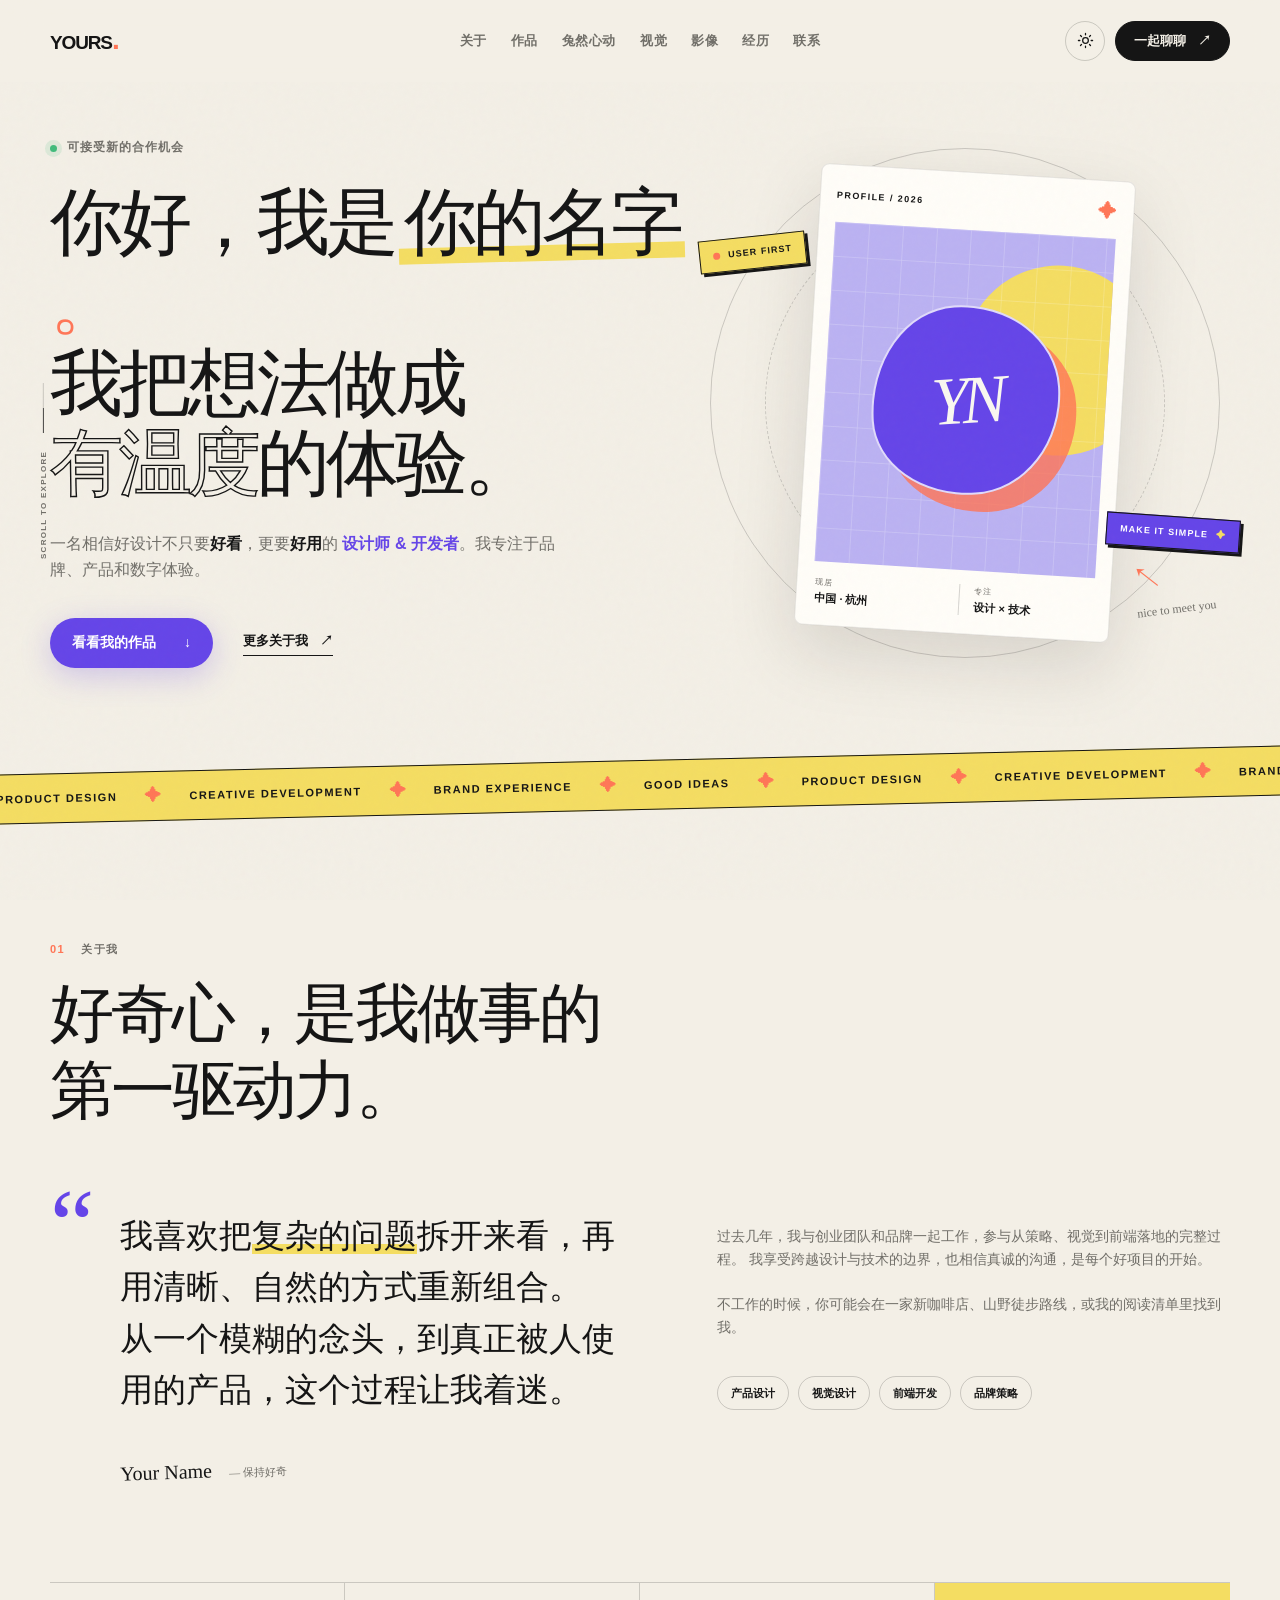
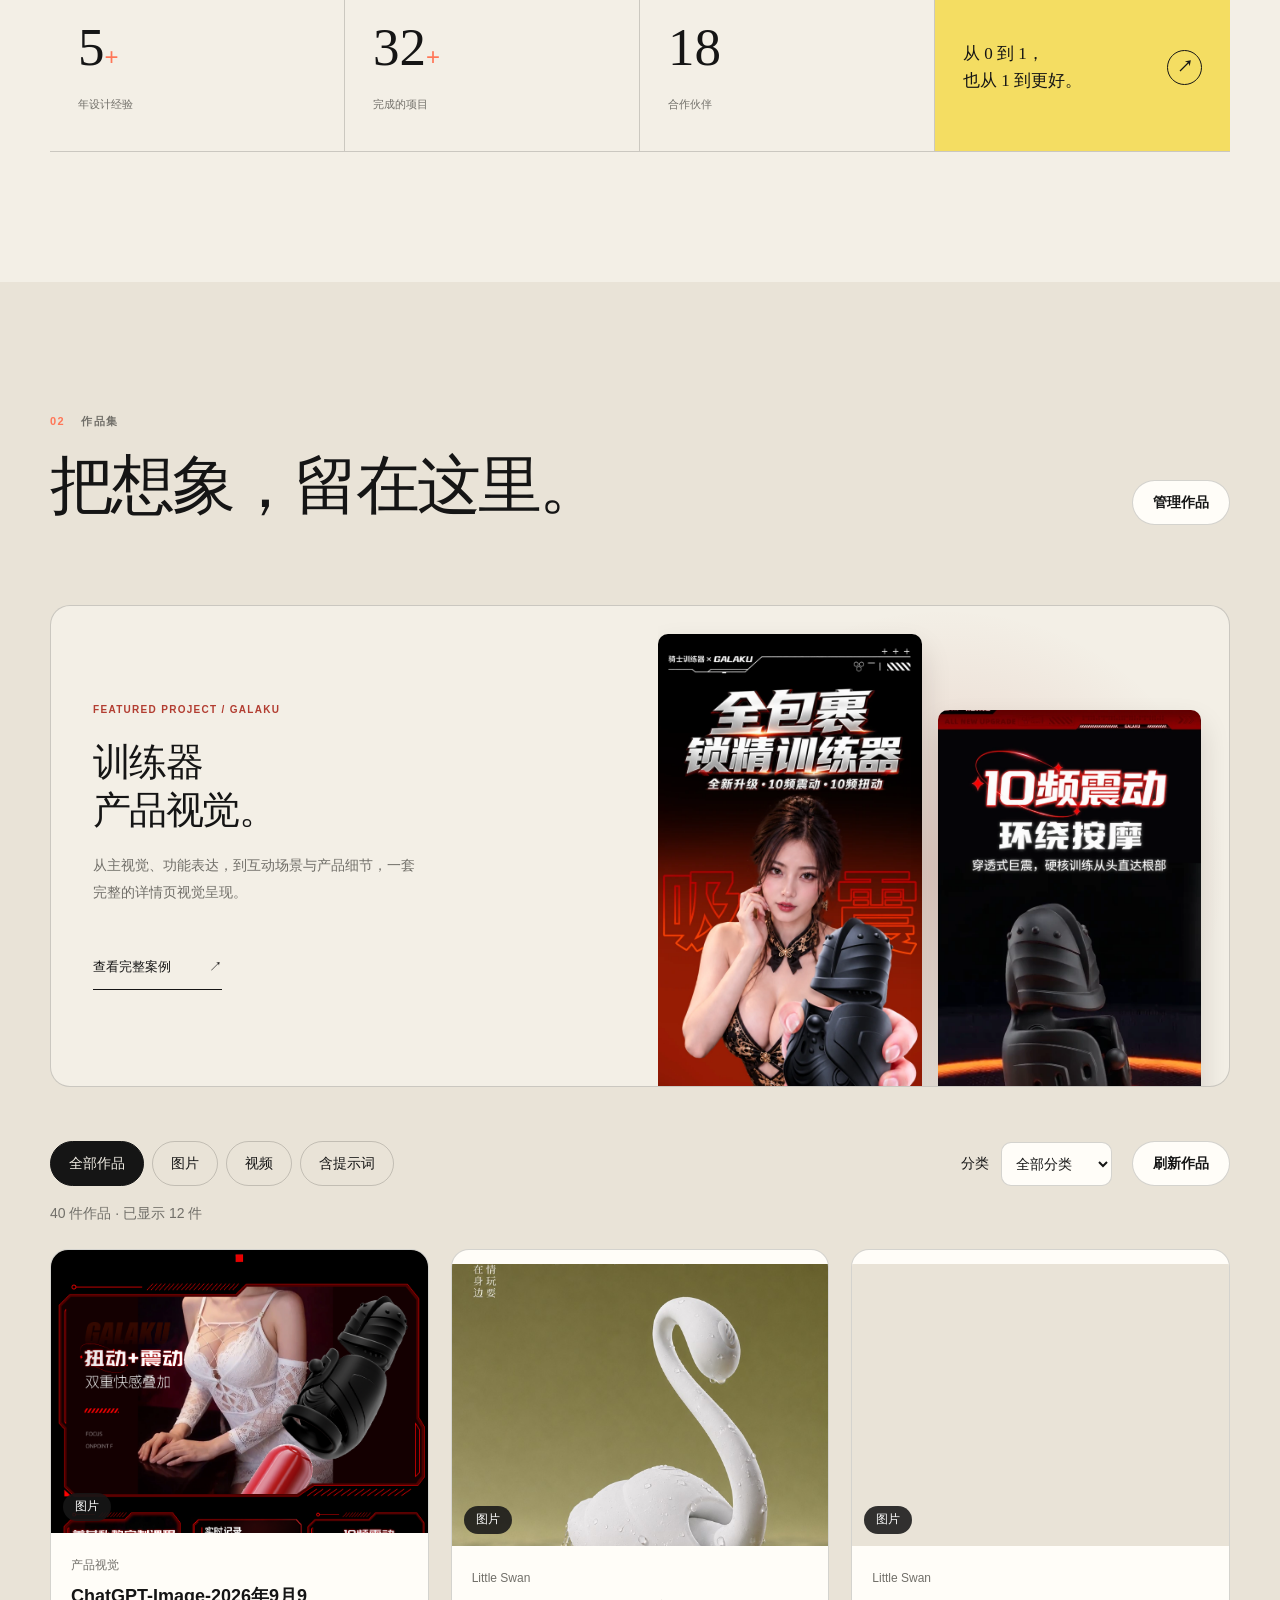
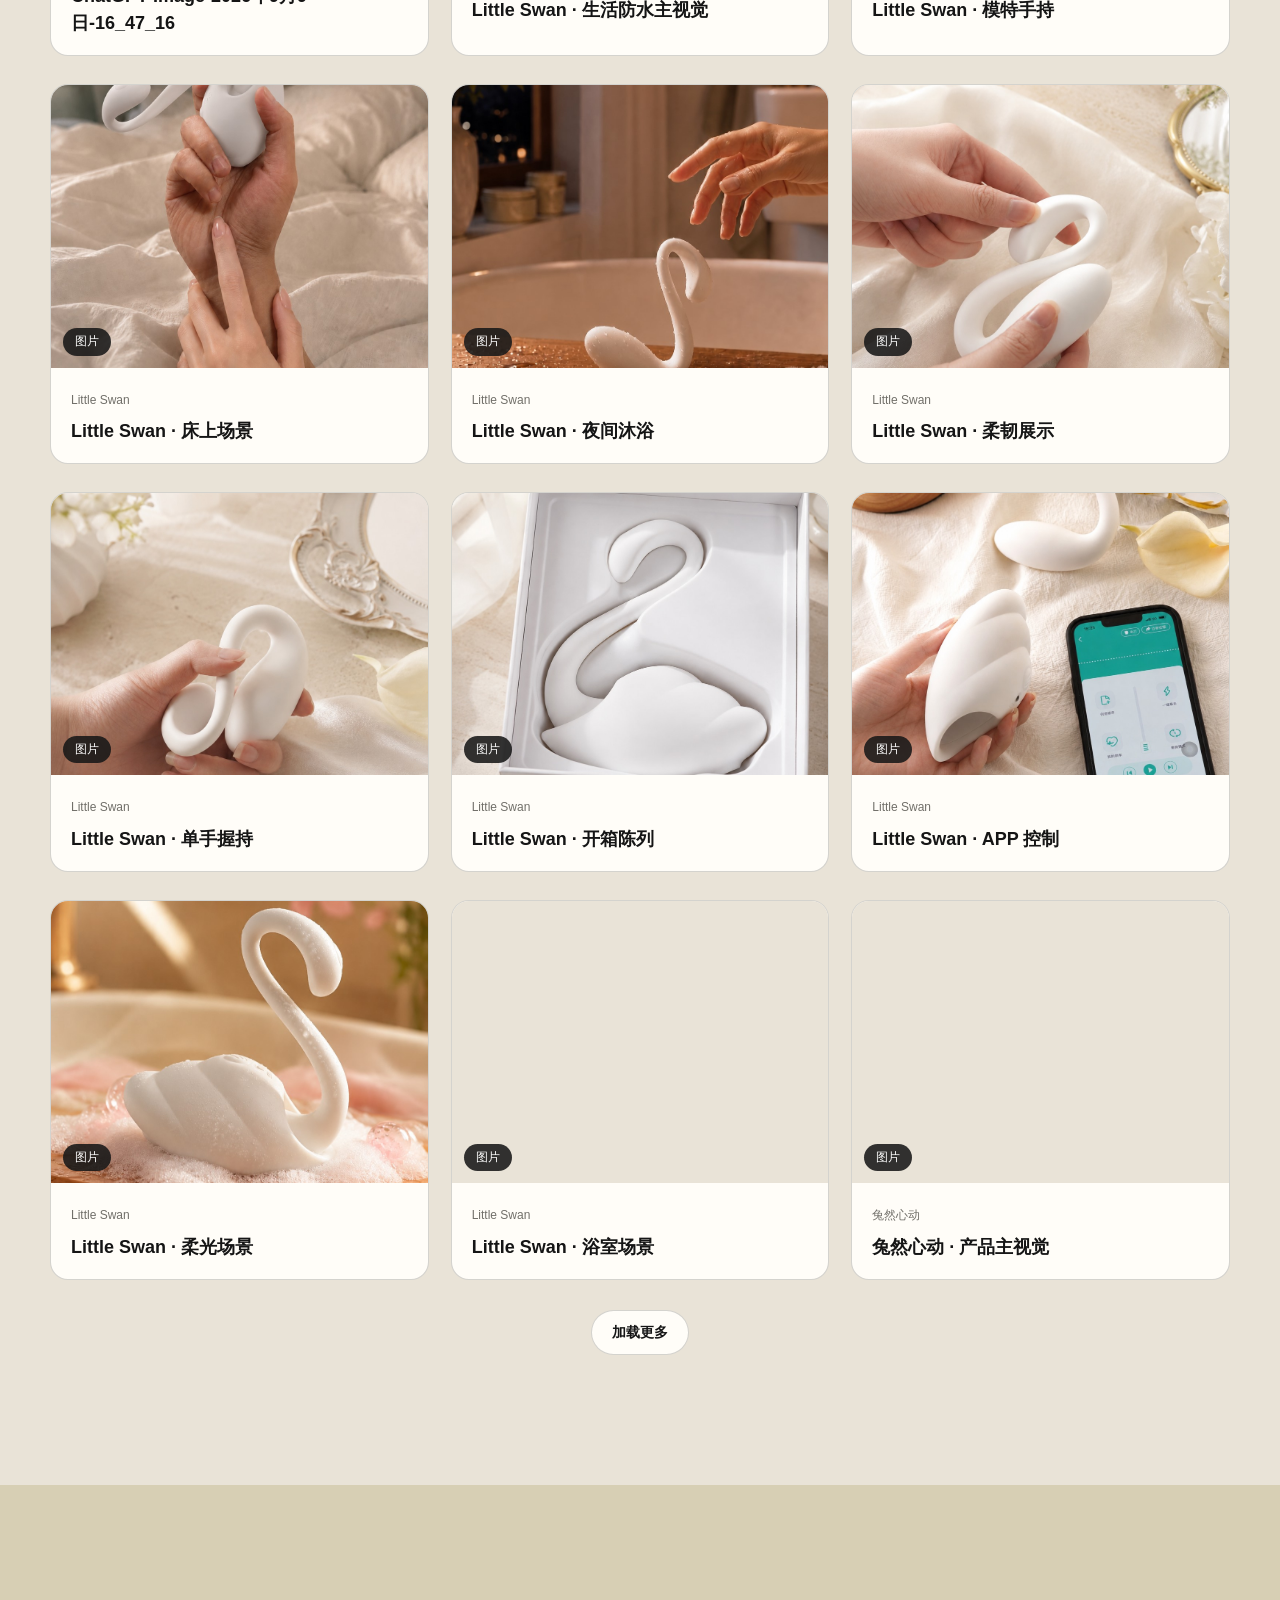
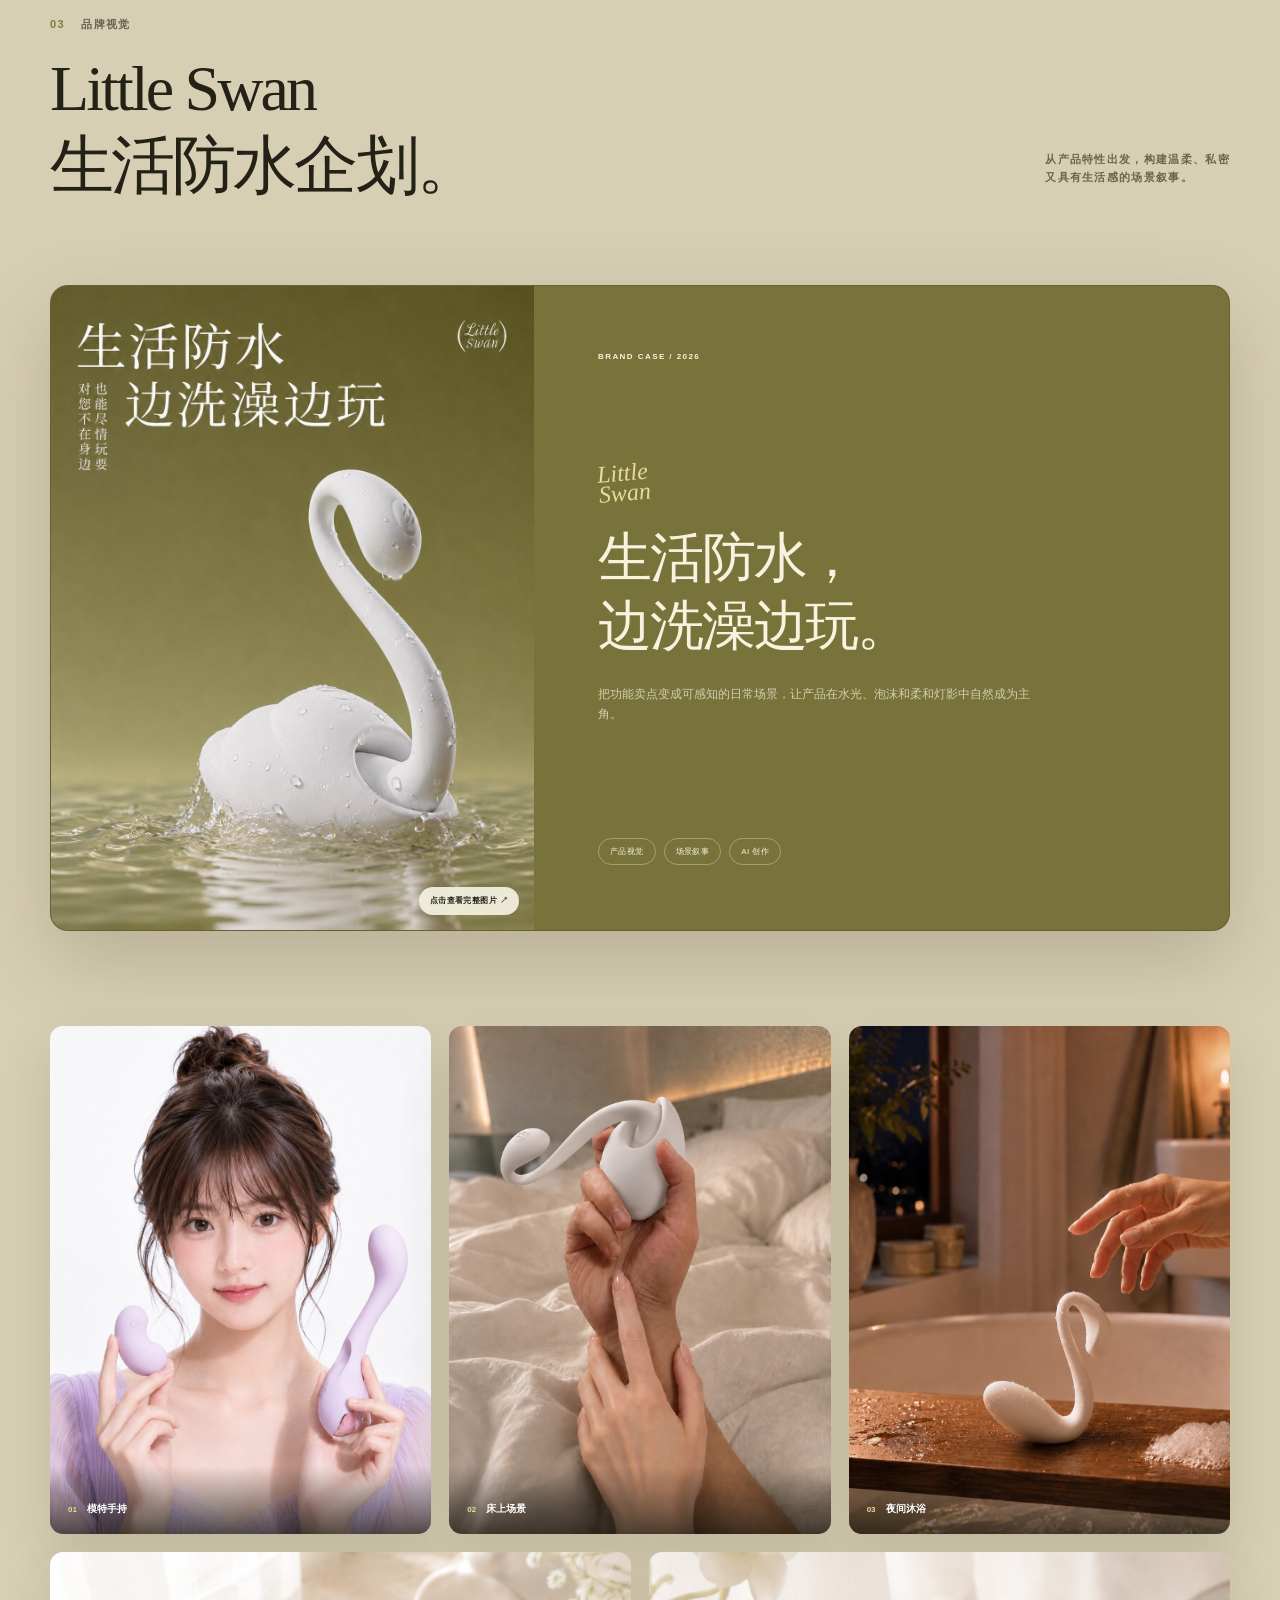
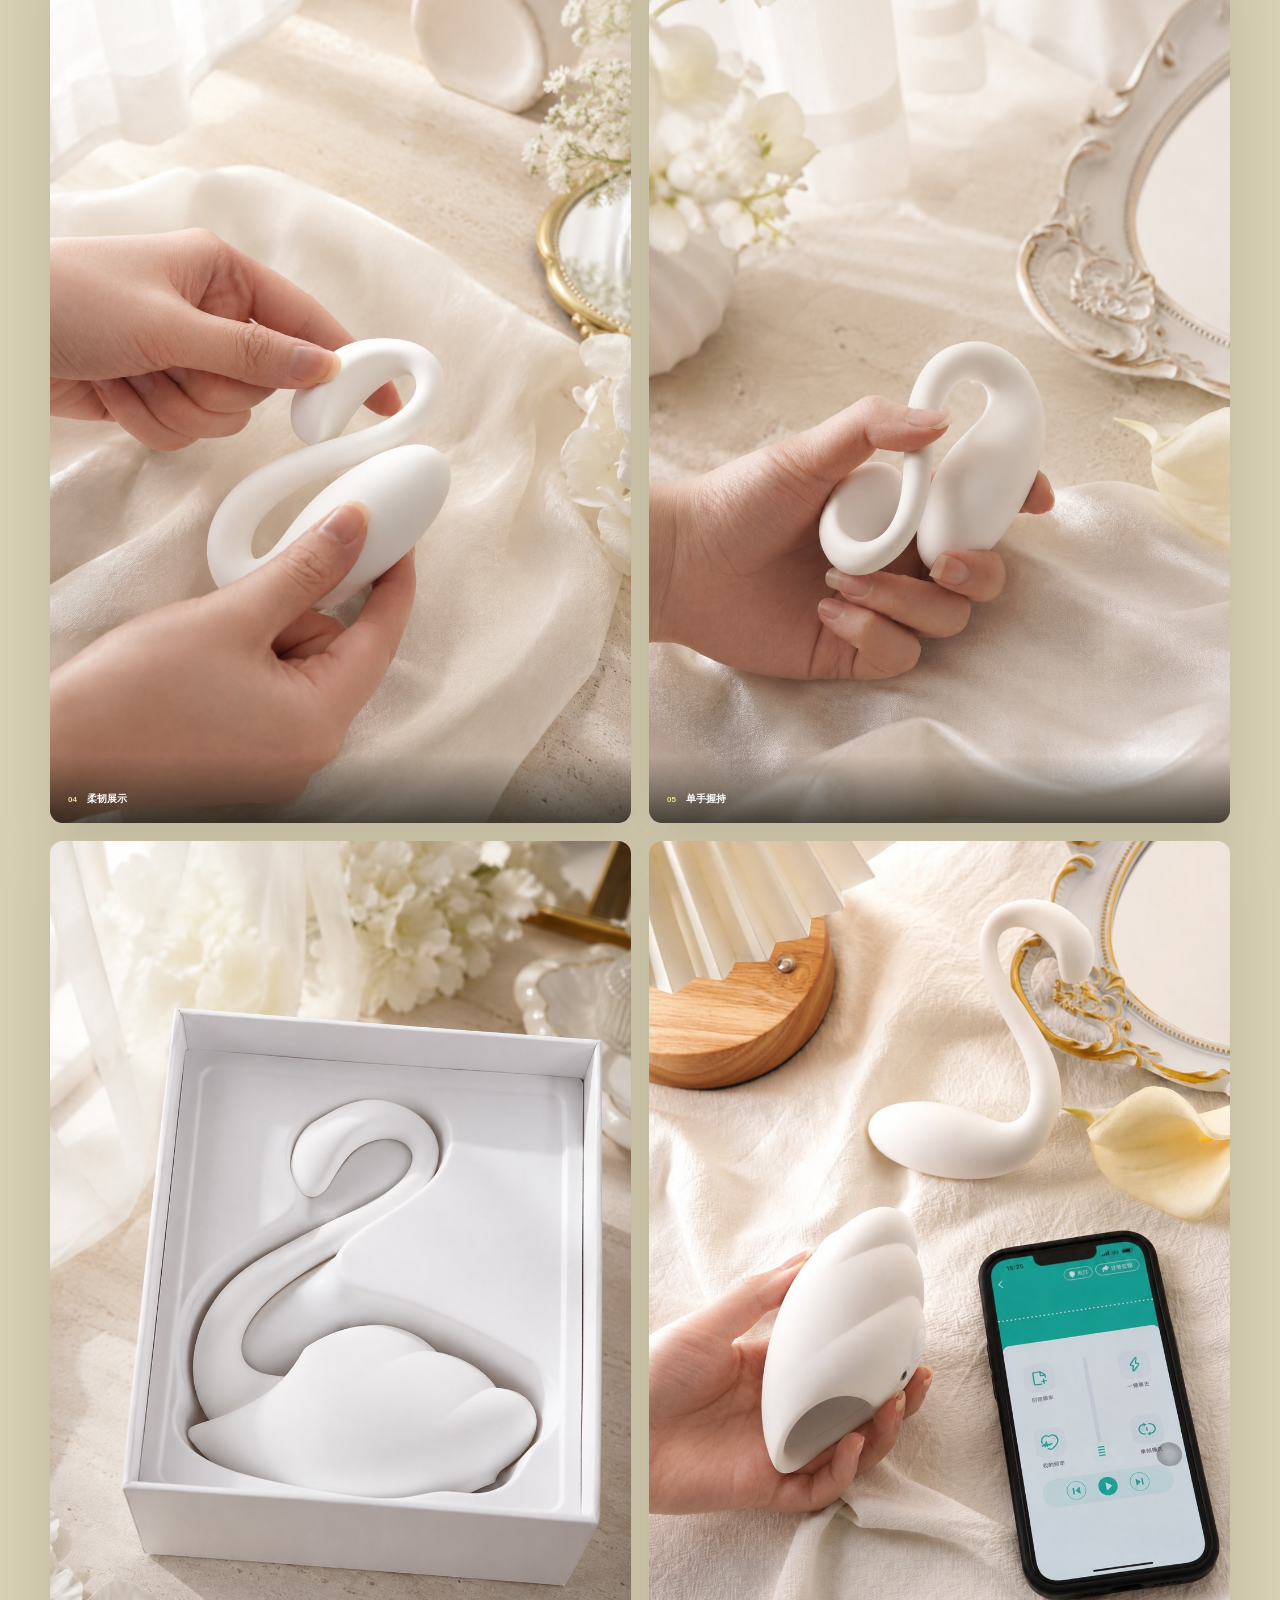
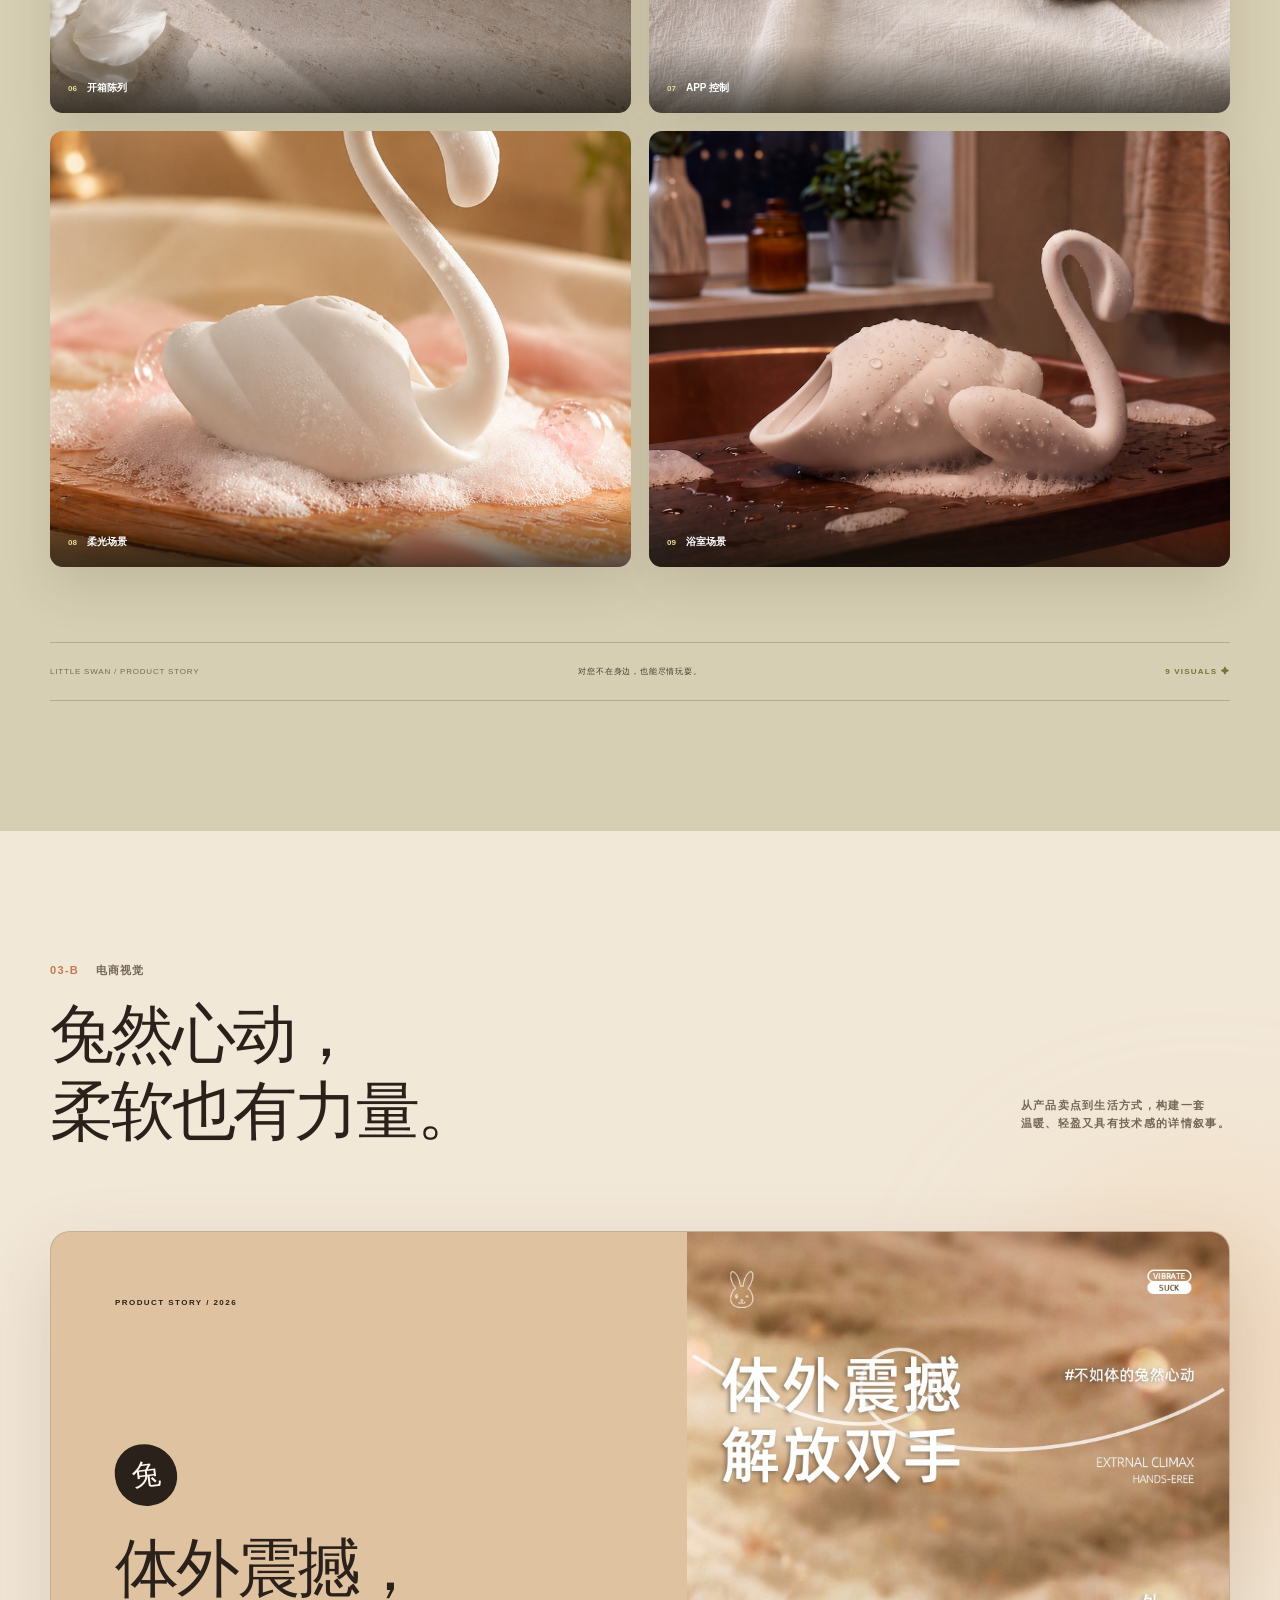
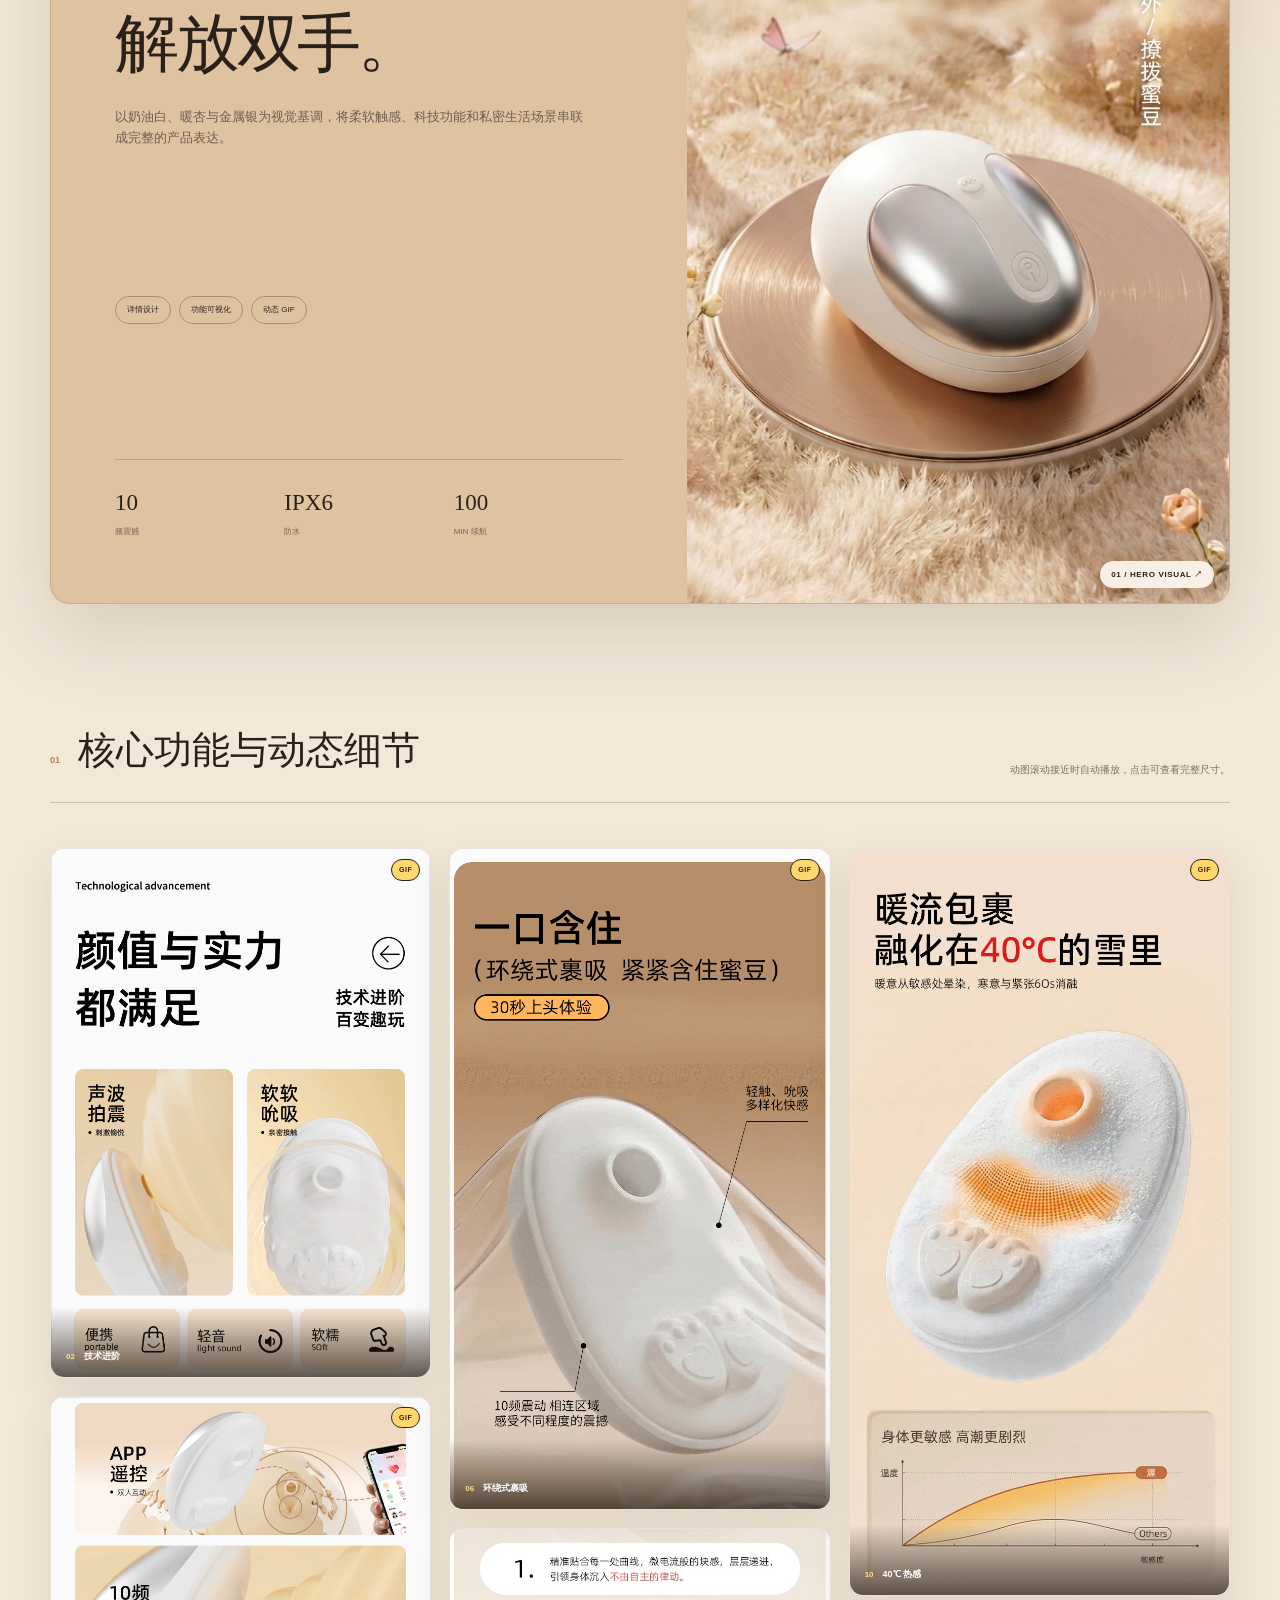
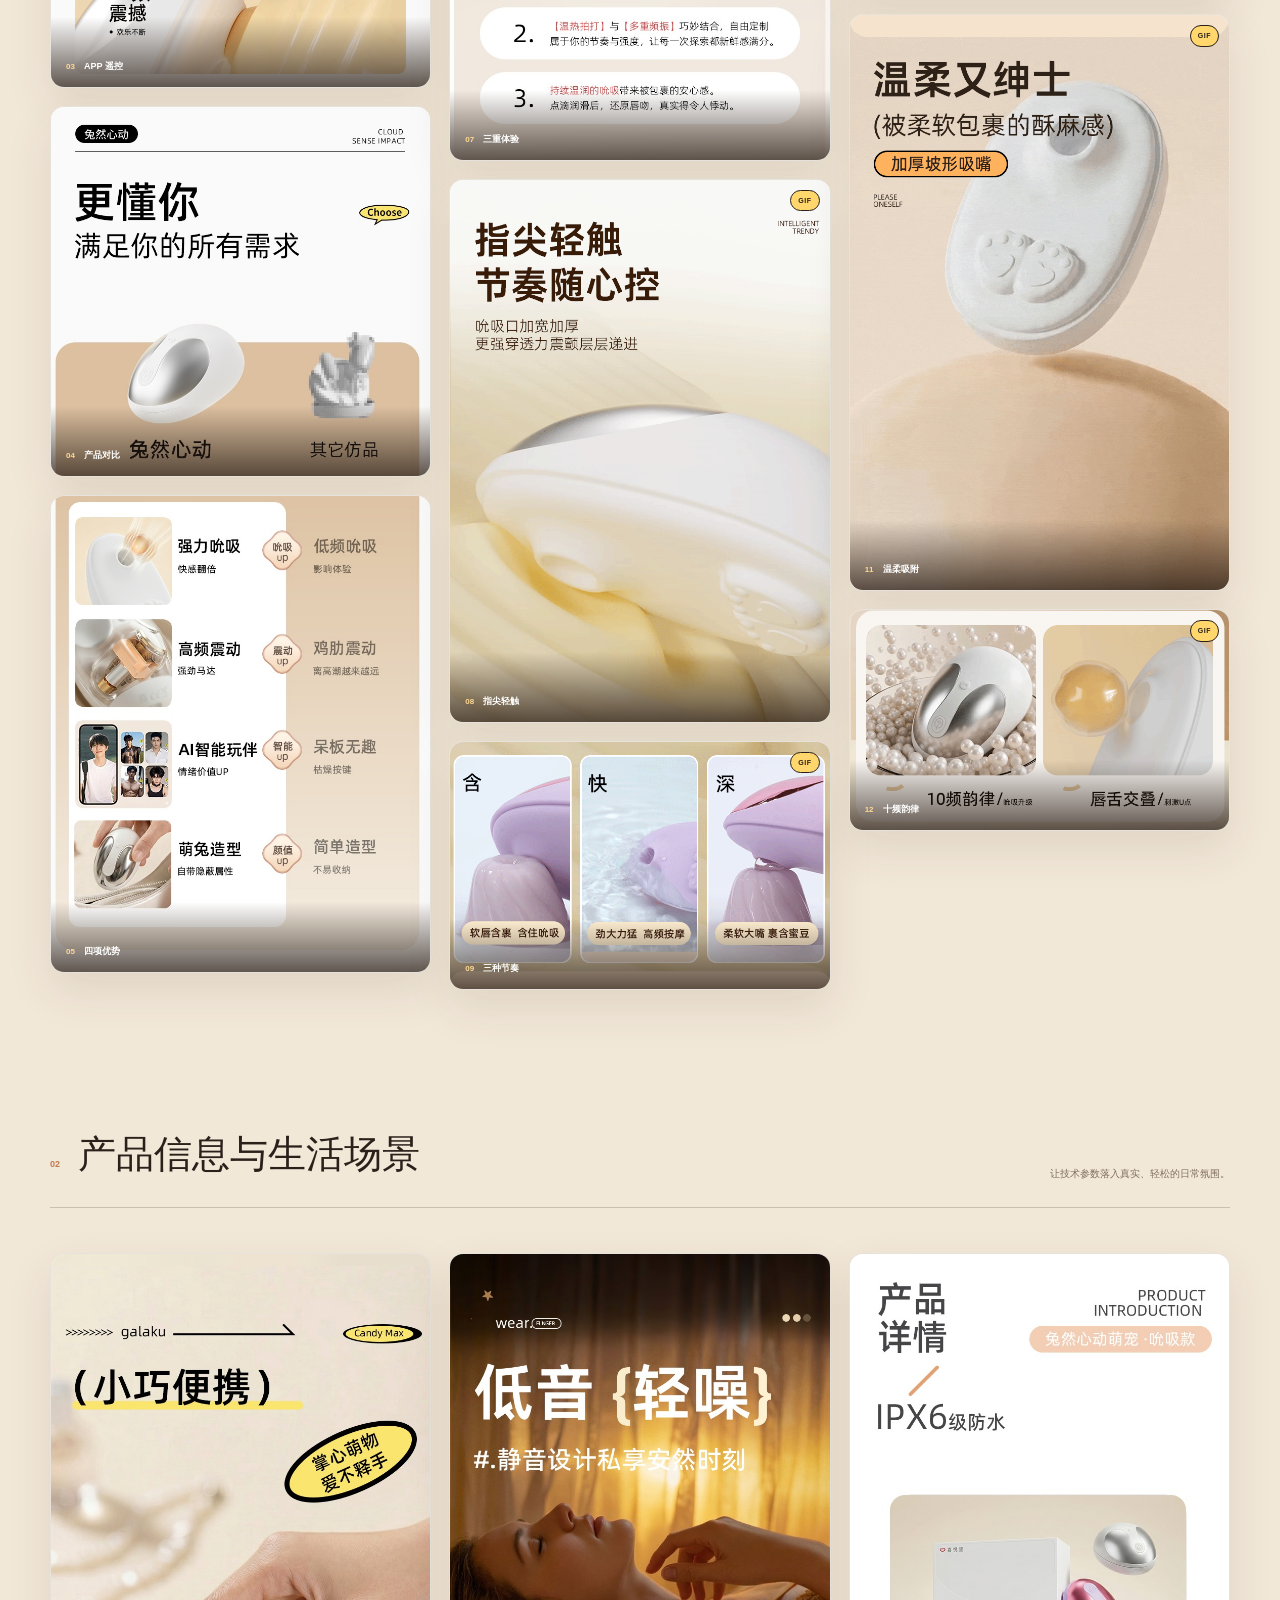
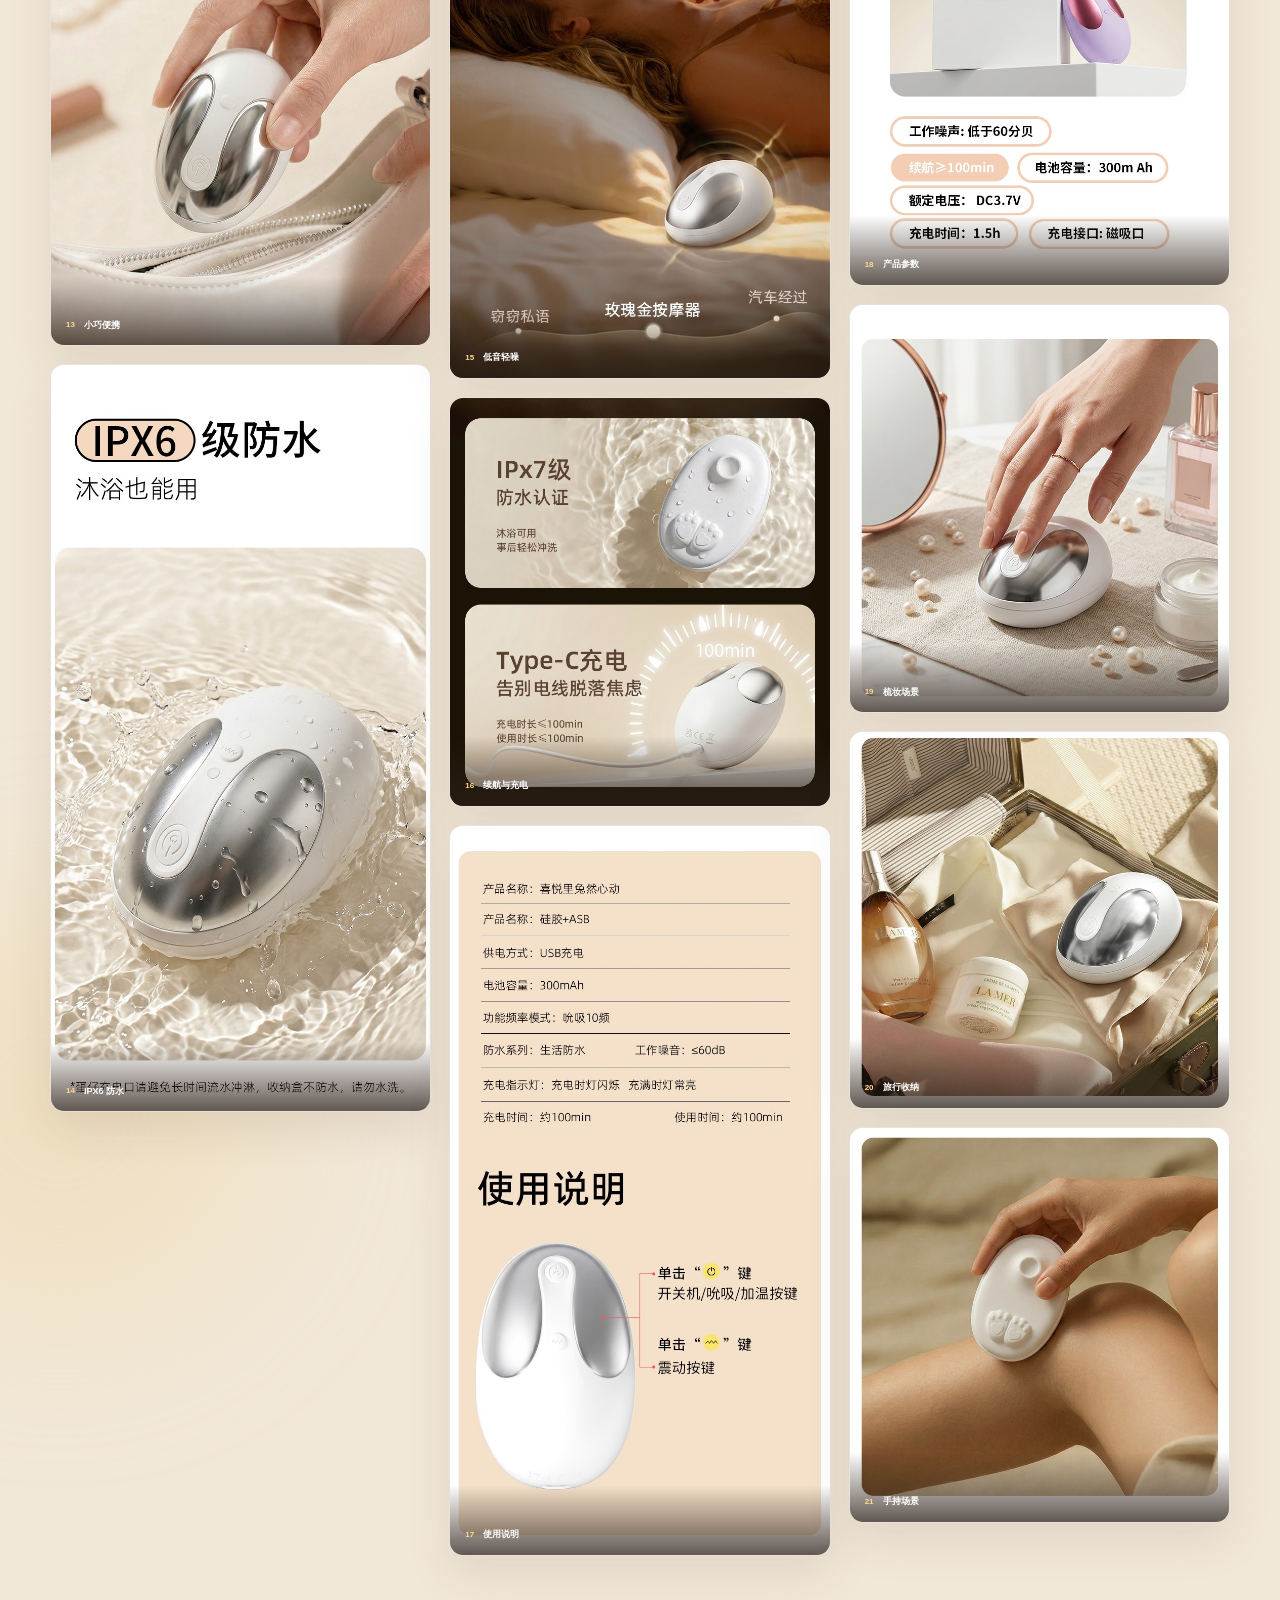
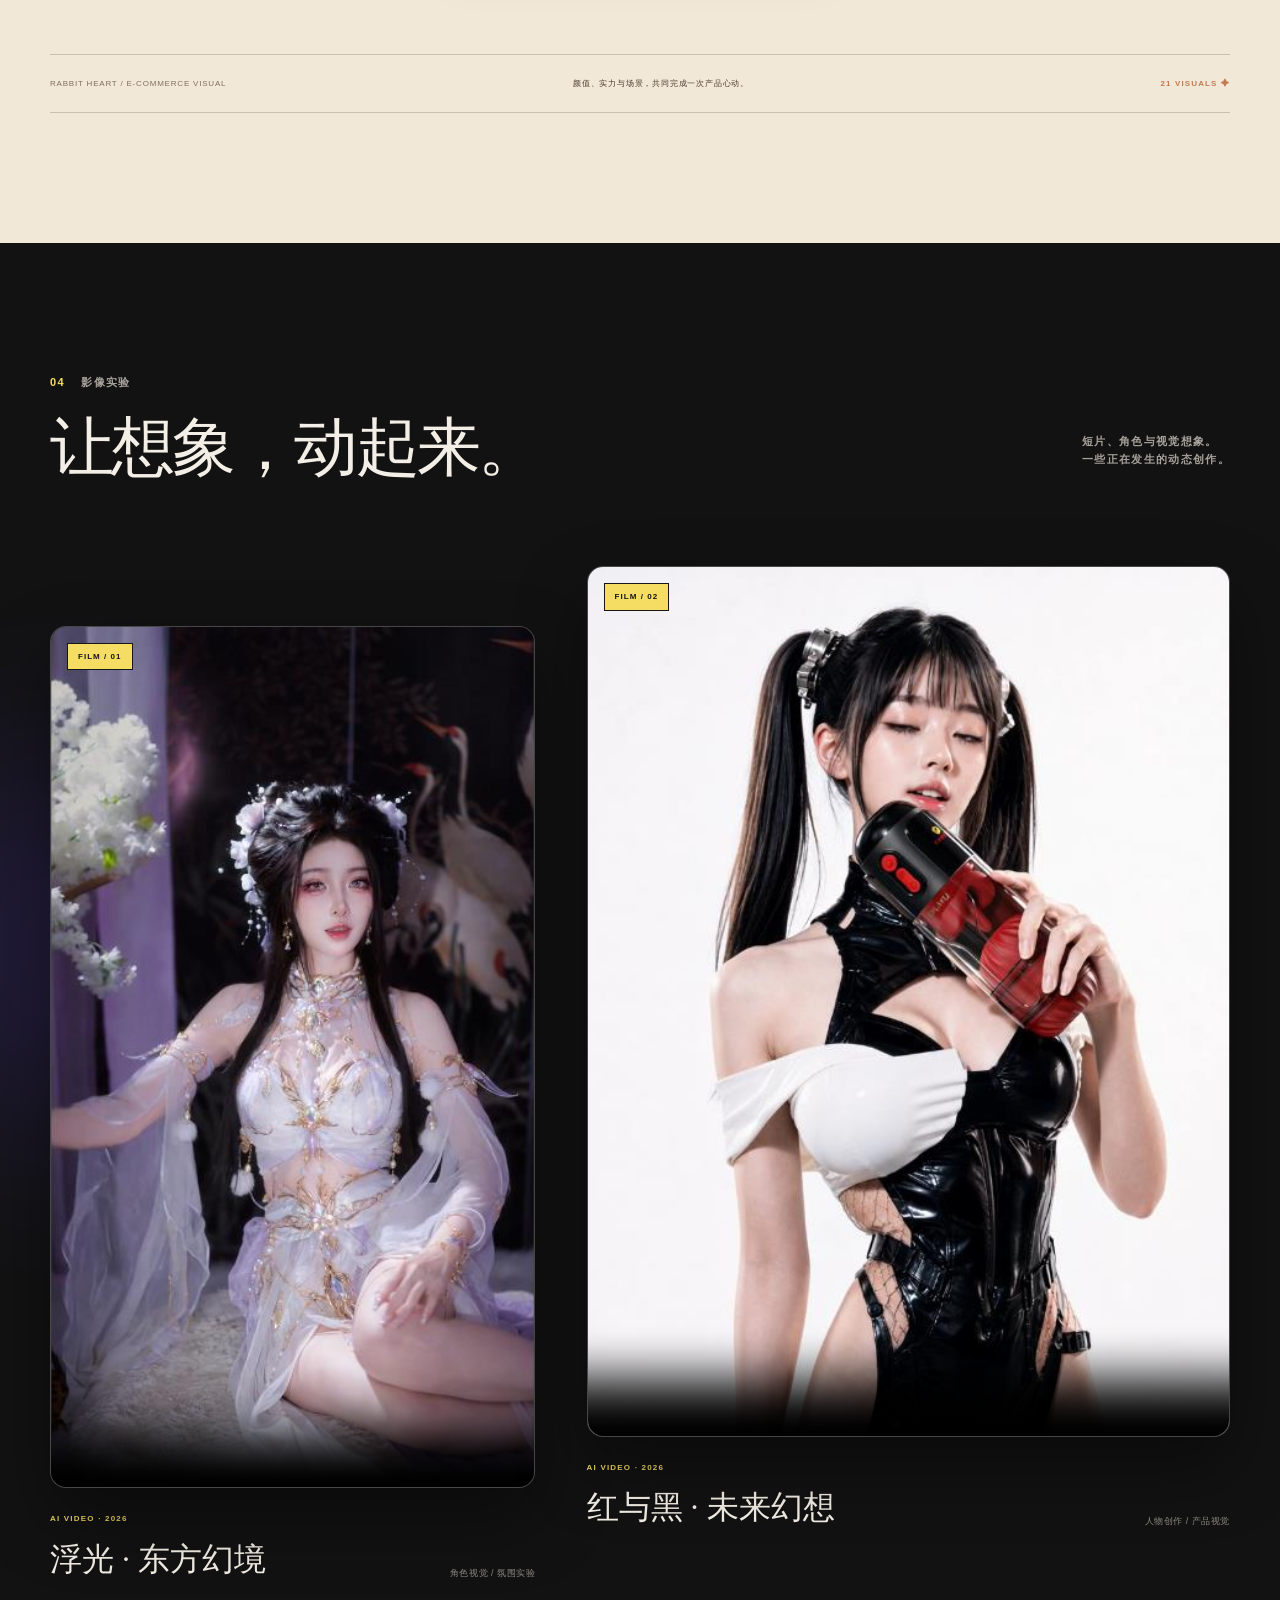
==== commit 2e5aa9d6: "Publish GALAKU trainer visual case with responsive editorial layout" ====
--- a/index.html
+++ b/index.html
@@ -17,6 +17,7 @@
     <script src="script.js" defer></script>
     <script type="module" src="gallery.mjs?v=20261004-2"></script>
     <link rel="stylesheet" href="portfolio.css?v=20261004-2" />
+    <link rel="stylesheet" href="trainer.css?v=20261005-1" />
     <noscript><style>.reveal { opacity: 1 !important; transform: none !important; }</style></noscript>
   </head>
   <body>
@@ -183,6 +184,18 @@
             <div><p><span>02</span> 作品集</p><h2 id="work-title">把想象，留在这里。</h2></div>
             <a class="library-manage" href="admin.html">管理作品</a>
           </div>
+          <article class="trainer-feature" aria-labelledby="trainer-feature-title">
+            <div class="trainer-feature-copy">
+              <p class="trainer-feature-kicker">FEATURED PROJECT / GALAKU</p>
+              <h3 id="trainer-feature-title">训练器<br />产品视觉。</h3>
+              <p>从主视觉、功能表达，到互动场景与产品细节，一套完整的详情页视觉呈现。</p>
+              <a href="trainer.html">查看完整案例 <span aria-hidden="true">↗</span></a>
+            </div>
+            <a class="trainer-feature-art" href="trainer.html" aria-label="查看 GALAKU 训练器完整案例">
+              <img src="assets/images/trainer/01-620.webp" width="941" height="2077" alt="GALAKU 训练器产品主视觉" loading="lazy" decoding="async" />
+              <img src="assets/images/trainer/05-620.webp" width="941" height="2354" alt="红黑配色的训练器功能视觉" loading="lazy" decoding="async" />
+            </a>
+          </article>
           <div class="library-controls">
             <div class="library-filters" role="group" aria-label="按作品类型筛选">
               <button type="button" data-filter="all" aria-pressed="true">全部作品</button>
--- a/trainer.css
+++ b/trainer.css
@@ -0,0 +1,138 @@
+.trainer-page { margin: 0; color: #211d1c; background: #f2ece1; font-family: "Inter", "PingFang SC", "Microsoft YaHei", sans-serif; line-height: 1.6; }
+.trainer-page *, .trainer-page *::before, .trainer-page *::after { box-sizing: border-box; }
+.trainer-page a { color: inherit; text-decoration: none; }
+.trainer-page button { font: inherit; color: inherit; }
+.trainer-page button, .trainer-page a { -webkit-tap-highlight-color: transparent; }
+.trainer-page :focus-visible { outline: 3px solid #c72e28; outline-offset: 5px; }
+.trainer-page ::selection { background: #c72e28; color: #fff; }
+.trainer-page img { display: block; max-width: 100%; }
+.trainer-page h1, .trainer-page h2, .trainer-page p, .trainer-page figure { margin: 0; }
+.trainer-page .tc-shell { width: min(1440px, calc(100% - 96px)); margin-inline: auto; }
+.tc-skip { position: fixed; left: 16px; top: 12px; z-index: 20; padding: 10px 16px; background: #fff; transform: translateY(-180%); }
+.tc-skip:focus { transform: none; }
+.tc-header { position: sticky; top: 0; z-index: 10; background: rgba(242,236,225,.94); border-bottom: 1px solid #d4cbbf; backdrop-filter: blur(16px); }
+.tc-header-inner { min-height: 76px; display: flex; align-items: center; gap: 32px; }
+.tc-brand { font-size: 21px; font-weight: 900; letter-spacing: -.06em; }
+.tc-brand span { color: #c72e28; }
+.tc-back { font-size: 13px; color: #766b63 !important; border-left: 1px solid #cfc4b8; padding-left: 28px; }
+.tc-nav { display: flex; align-items: center; gap: 30px; margin-left: auto; font-size: 13px; }
+.tc-nav a { padding-block: 12px; }
+.tc-nav a:hover { color: #c72e28; }
+.tc-hero { display: grid; grid-template-columns: 1fr 1fr; gap: 7%; align-items: center; padding-block: 62px 78px; }
+.tc-eyebrow { display: flex; gap: 12px; align-items: center; color: #9e342d; font-size: 11px; letter-spacing: .13em; font-weight: 700; }
+.tc-eyebrow::before { content: ""; width: 23px; height: 1px; background: currentColor; }
+.tc-hero h1 { margin-block: 28px 25px; font-size: clamp(54px, 6.8vw, 102px); font-family: Georgia, "Songti SC", "SimSun", serif; font-weight: 500; line-height: 1.12; letter-spacing: -.055em; }
+.tc-hero h1 em { color: #b32d28; font-style: normal; }
+.tc-intro { max-width: 430px; color: #786b60; font-size: 16px; line-height: 1.9; }
+.tc-tags { display: flex; flex-wrap: wrap; gap: 8px; margin-block: 26px 42px; }
+.tc-tags span { padding: 5px 12px; border: 1px solid #d5c8bb; border-radius: 30px; font-size: 11px; color: #766457; }
+.tc-meta { display: flex; gap: 42px; padding-top: 20px; border-top: 1px solid #cfc2b6; }
+.tc-meta div { display: flex; flex-direction: column; }
+.tc-meta strong { font-size: 25px; font-weight: 500; font-family: Georgia, serif; line-height: 1.2; }
+.tc-meta small { color: #807268; font-size: 11px; margin-top: 6px; }
+.tc-explore { display: inline-flex; align-items: center; gap: 50px; margin-top: 40px; padding-block: 11px; border-bottom: 1px solid #211d1c; font-size: 14px; }
+.tc-explore:hover { color: #b32d28; border-color: #b32d28; }
+.tc-hero-art { position: relative; padding: 0 40px 0 22px; }
+.tc-hero-art::before { content: ""; position: absolute; inset: 9% 0 9% 0; background: radial-gradient(ellipse at center, #cbb6a3, #e5d8c7 55%, transparent 72%); opacity: .65; }
+.tc-hero-art::after { content: "GALAKU / VISUAL STUDY"; position: absolute; right: 0; top: 18%; font-size: 10px; color: #8c7462; letter-spacing: .2em; writing-mode: vertical-rl; }
+.tc-hero-figure { position: relative; max-width: 360px; margin-inline: auto !important; transform: rotate(2deg); }
+.tc-hero-figure .tc-image-button { box-shadow: 0 32px 65px rgba(55,28,19,.2); }
+.tc-hero-figure figcaption { transform: rotate(-2deg); margin-top: 22px; }
+.tc-section { padding-block: 70px 20px; scroll-margin-top: 96px; }
+.tc-section-heading { display: flex; align-items: flex-end; justify-content: space-between; gap: 32px; padding-bottom: 30px; margin-bottom: 38px; border-bottom: 1px solid #cfc2b6; }
+.tc-section-number { margin-bottom: 16px !important; color: #a0382f; font-size: 11px; font-weight: 700; letter-spacing: .14em; }
+.tc-section-heading h2 { font-family: Georgia, "Songti SC", "SimSun", serif; font-size: clamp(28px, 3.2vw, 47px); font-weight: 500; letter-spacing: -.04em; line-height: 1.25; }
+.tc-section-heading > p { color: #897668; font-size: 12px; line-height: 1.8; text-align: right; max-width: 260px; flex-shrink: 0; }
+.tc-masonry { columns: 3; column-gap: 24px; }
+.tc-item { display: inline-block; width: 100%; break-inside: avoid; margin-bottom: 28px !important; vertical-align: top; }
+.tc-image-button { display: block; position: relative; width: 100%; padding: 0; background: #140d0c; border: 0; border-radius: 14px; overflow: hidden; cursor: zoom-in; transition: box-shadow .25s ease, transform .25s ease; }
+.tc-image-button img { width: 100%; height: auto; }
+.tc-image-button:hover { box-shadow: 0 16px 38px rgba(73,34,21,.17); transform: translateY(-3px); }
+.tc-image-hint { position: absolute; right: 12px; top: 12px; width: 29px; height: 29px; display: grid; place-items: center; border: 1px solid rgba(255,255,255,.28); border-radius: 50%; color: white; background: rgba(0,0,0,.55); font-size: 13px; opacity: 0; transition: opacity .2s; }
+.tc-image-button:hover .tc-image-hint, .tc-image-button:focus-visible .tc-image-hint { opacity: 1; }
+.tc-caption { display: flex; align-items: baseline; gap: 10px; padding: 12px 3px 0; font-size: 11px; color: #8b7769; }
+.tc-caption b { font-family: Georgia, serif; font-weight: 400; color: #a8392e; }
+.tc-caption > span:last-child { margin-left: auto; font-size: 14px; color: #aa8d79; }
+.tc-footer { margin-top: 64px; padding-block: 34px 44px; border-top: 1px solid #cfc2b6; display: flex; align-items: center; justify-content: space-between; gap: 24px; }
+.tc-footer p { color: #8b7769; font-size: 11px; letter-spacing: .05em; }
+.tc-footer a { font-size: 14px; }
+.tc-footer a:hover { color: #b32d28; }
+.tc-viewer { width: min(1040px, calc(100% - 40px)); max-height: calc(100dvh - 40px); padding: 0; background: #f9f5ee; color: #211d1c; border: 0; border-radius: 14px; overflow: auto; }
+.tc-viewer::backdrop { background: rgba(12,8,7,.86); backdrop-filter: blur(8px); }
+.tc-viewer-toolbar { display: flex; align-items: center; gap: 16px; position: sticky; top: 0; z-index: 2; padding: 14px 20px; background: rgba(249,245,238,.97); border-bottom: 1px solid #ddd2c7; }
+.tc-viewer-label { display: flex; align-items: baseline; gap: 12px; min-width: 0; }
+.tc-viewer-label small { white-space: nowrap; color: #9c392f; font-size: 11px; font-variant-numeric: tabular-nums; }
+.tc-viewer-label strong { font-size: 14px; font-weight: 500; }
+.tc-viewer-actions { display: flex; gap: 6px; align-items: center; margin-left: auto; }
+.tc-viewer-actions button { width: 44px; height: 44px; border: 1px solid #ddd2c7; background: transparent; border-radius: 50%; cursor: pointer; font-size: 18px; }
+.tc-viewer-actions button:disabled { opacity: .25; cursor: default; }
+.tc-viewer-actions a { padding: 12px; font-size: 12px; white-space: nowrap; }
+.tc-viewer-image { width: 100%; height: auto; }
+.tc-viewer-status { padding: 20px; font-size: 13px; color: #8b7769; }
+.trainer-page.tc-viewer-open { overflow: hidden; }
+.trainer-feature { display: grid; grid-template-columns: 1fr 1fr; align-items: center; gap: 36px; margin: 38px 0 54px; border: 1px solid var(--line, #d5c8bb); border-radius: 20px; overflow: hidden; background: var(--paper, #f2ece1); }
+.trainer-feature-copy { padding: 44px 12px 44px 42px; }
+.trainer-feature-kicker { color: #b23d31; font-size: 10px; font-weight: 700; letter-spacing: .13em; margin-bottom: 20px; }
+.trainer-feature h3 { font-family: Georgia, "Songti SC", "SimSun", serif; font-size: clamp(30px, 3vw, 46px); font-weight: 500; line-height: 1.25; letter-spacing: -.04em; margin: 0 0 18px; }
+.trainer-feature-copy > p:not(.trainer-feature-kicker) { max-width: 330px; color: var(--muted, #786b60); font-size: 14px; line-height: 1.9; }
+.trainer-feature-copy > a { display: inline-flex; align-items: center; gap: 38px; padding-block: 12px; margin-top: 24px; border-bottom: 1px solid var(--ink, #211d1c); font-size: 13px; }
+.trainer-feature-copy > a:hover { color: #b23d31; border-color: #b23d31; }
+.trainer-feature-art { display: flex; gap: 16px; align-items: flex-start; height: 480px; padding: 28px 28px 0 0; overflow: hidden; background: radial-gradient(ellipse at 50% 55%, rgba(161,45,32,.16), transparent 70%); }
+.trainer-feature-art img { display: block; width: calc(50% - 8px); height: auto; border-radius: 10px; box-shadow: 0 15px 30px rgba(30,16,12,.14); }
+.trainer-feature-art img:nth-child(2) { margin-top: 76px; }
+@media (min-width: 1700px) { .tc-hero-figure { max-width: 390px; } }
+@media (max-width: 1000px) {
+  .trainer-page .tc-shell { width: calc(100% - 48px); }
+  .tc-header-inner { gap: 20px; }
+  .tc-nav { gap: 20px; }
+  .tc-hero { gap: 3%; padding-top: 42px; }
+  .tc-hero-art { padding-left: 18px; padding-right: 24px; }
+  .tc-hero h1 { font-size: 67px; }
+  .tc-intro { font-size: 14px; }
+  .tc-masonry { columns: 2; gap: 20px; }
+  .tc-meta { gap: 26px; }
+  .trainer-feature-copy { padding: 32px 0 32px 28px; }
+  .trainer-feature-art { height: 420px; }
+}
+@media (max-width: 640px) {
+  .trainer-page .tc-shell { width: calc(100% - 36px); }
+  .tc-header-inner { min-height: 64px; gap: 16px; }
+  .tc-brand { font-size: 18px; }
+  .tc-back { padding-left: 16px; font-size: 11px; }
+  .tc-nav { gap: 14px; font-size: 11px; }
+  .tc-nav a { white-space: nowrap; }
+  .tc-nav a:first-child { display: none; }
+  .tc-hero { grid-template-columns: 1fr; padding-top: 36px; padding-bottom: 40px; gap: 38px; }
+  .tc-hero h1 { font-size: 62px; margin-block: 20px; }
+  .tc-intro { max-width: 370px; }
+  .tc-tags { margin-block: 20px 26px; }
+  .tc-meta { gap: 36px; }
+  .tc-meta strong { font-size: 22px; }
+  .tc-explore { margin-top: 24px; }
+  .tc-hero-art { padding: 0 18px; }
+  .tc-hero-figure { max-width: 310px; transform: rotate(1deg); }
+  .tc-hero-figure figcaption { transform: rotate(-1deg); }
+  .tc-section { padding-top: 48px; scroll-margin-top: 82px; }
+  .tc-section-heading { display: block; padding-bottom: 22px; margin-bottom: 26px; }
+  .tc-section-number { margin-bottom: 12px !important; }
+  .tc-section-heading h2 { font-size: 30px; }
+  .tc-section-heading > p { margin-top: 14px; text-align: left; max-width: none; font-size: 11px; }
+  .tc-masonry { columns: 1; }
+  .tc-item { margin-bottom: 24px !important; }
+  .tc-image-button { border-radius: 10px; }
+  .tc-image-hint { opacity: 1; }
+  .tc-footer { flex-wrap: wrap; margin-top: 36px; padding-block: 26px; }
+  .tc-viewer { width: calc(100% - 16px); max-height: calc(100dvh - 16px); border-radius: 10px; }
+  .tc-viewer-toolbar { padding: 8px; gap: 6px; }
+  .tc-viewer-label { gap: 6px; flex-direction: column; }
+  .tc-viewer-label strong { font-size: 12px; }
+  .tc-viewer-actions { gap: 3px; }
+  .tc-viewer-actions button { width: 40px; height: 40px; }
+  .tc-viewer-actions a { padding: 10px 5px; font-size: 11px; }
+  .trainer-feature { grid-template-columns: 1fr; gap: 0; margin-block: 28px 36px; }
+  .trainer-feature-copy { padding: 30px 24px; }
+  .trainer-feature-art { height: 380px; padding: 0 24px; gap: 14px; }
+  .trainer-feature-art img { width: calc(50% - 7px); }
+  .trainer-feature-art img:nth-child(2) { margin-top: 50px; }
+}
+@media (prefers-reduced-motion: reduce) { .tc-image-button, .tc-image-hint { transition: none; } .tc-image-button:hover { transform: none; } }
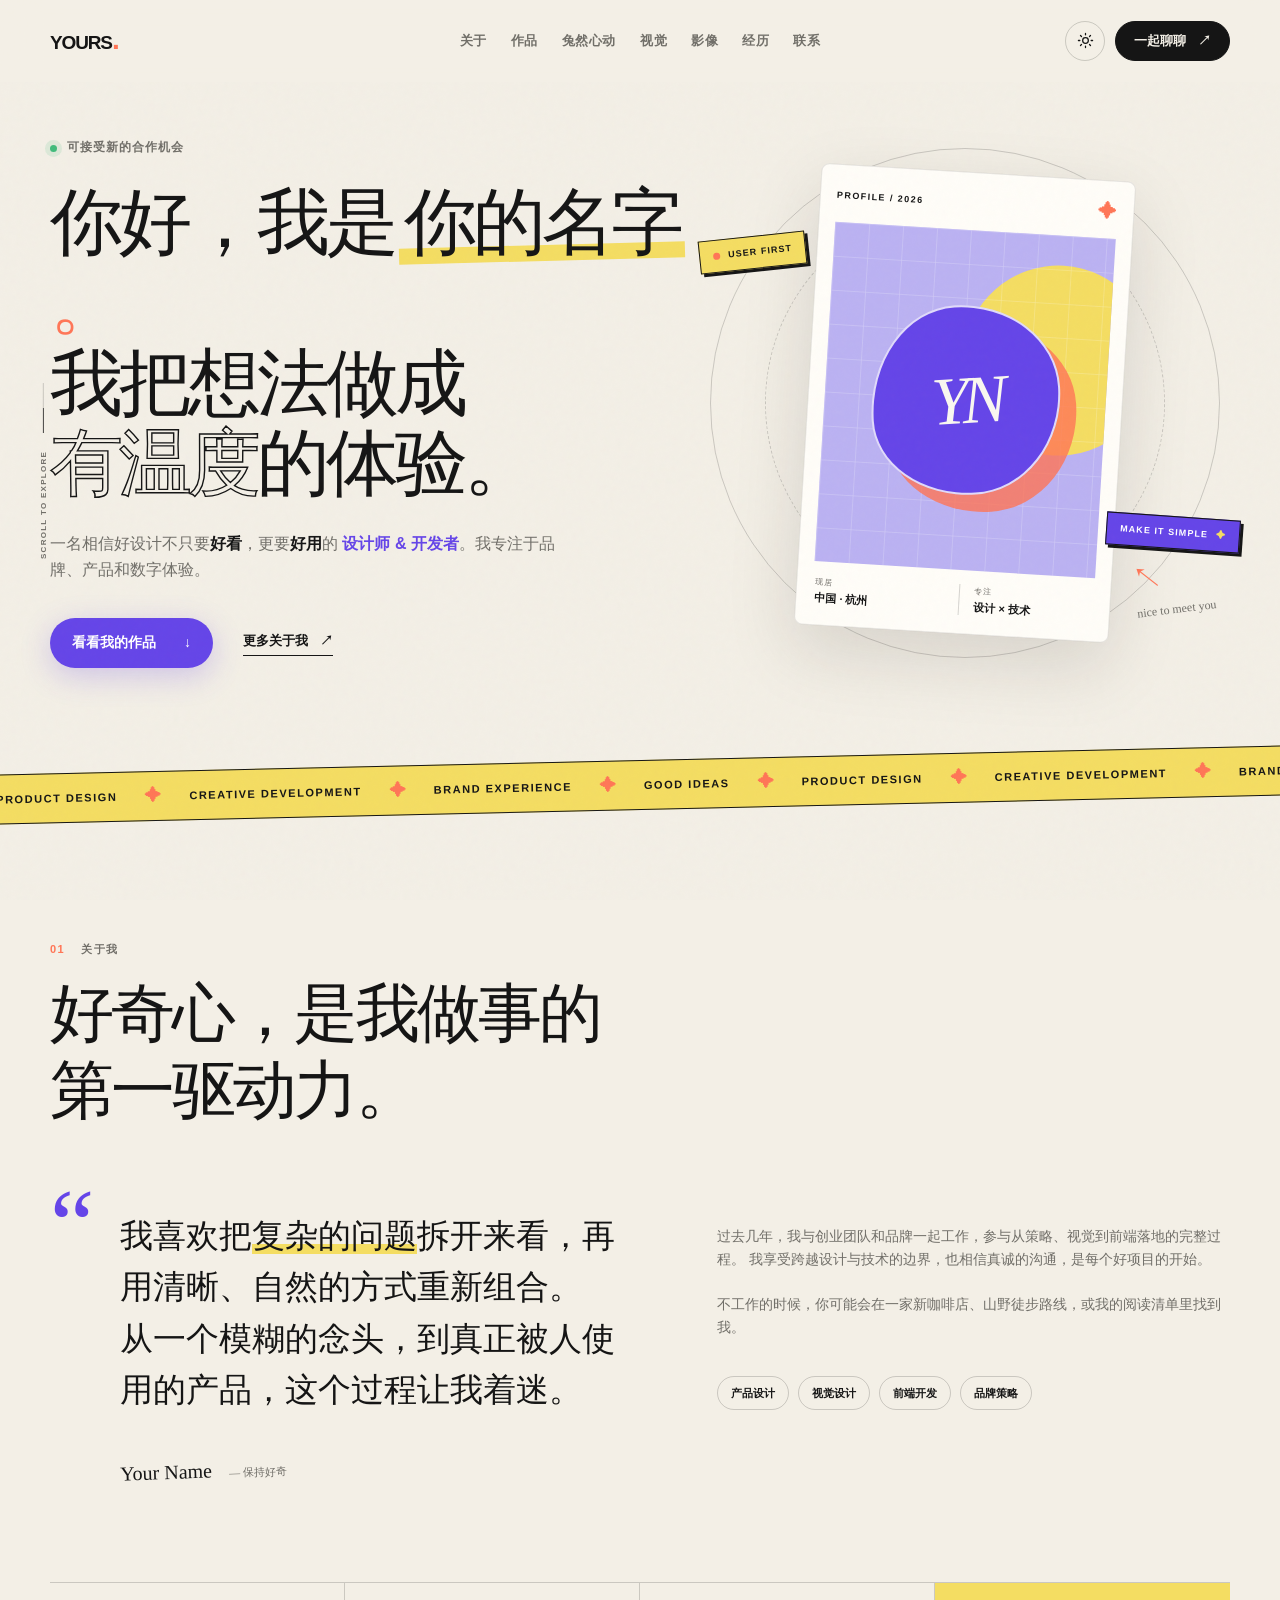
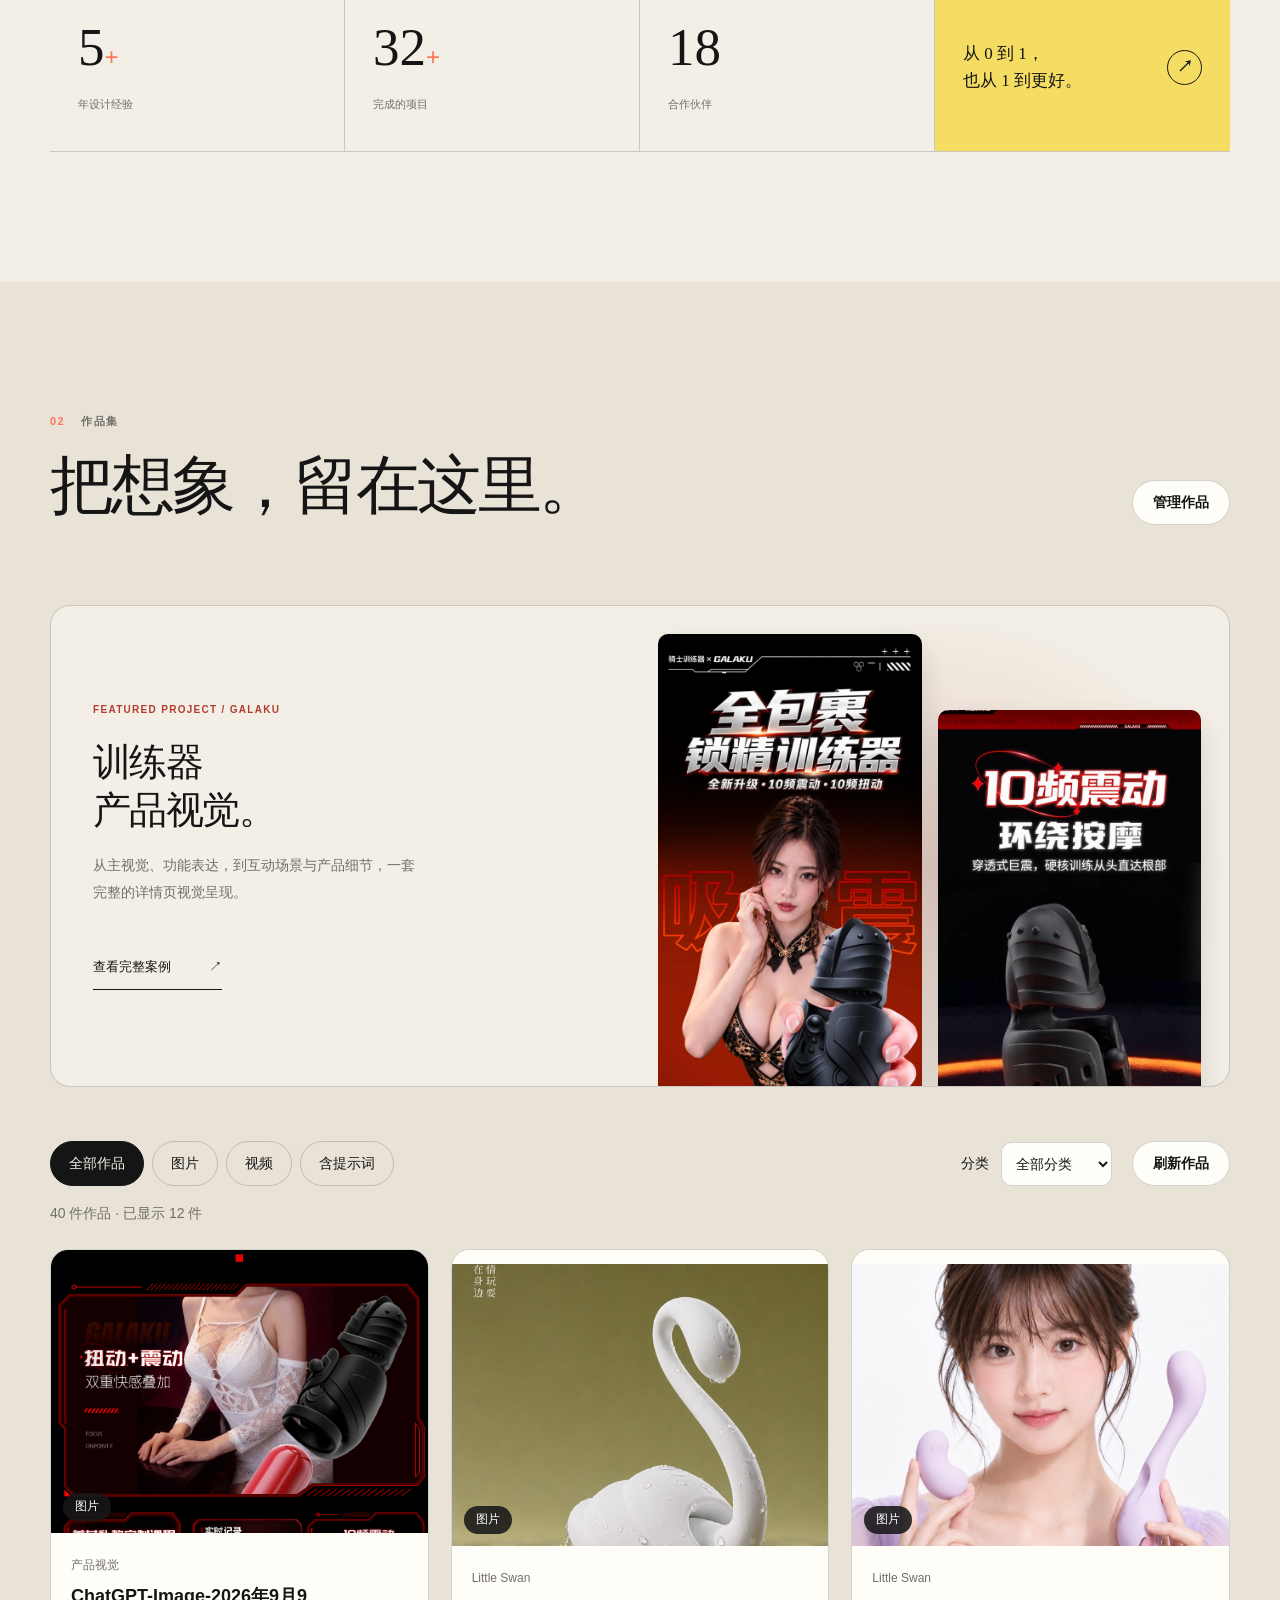
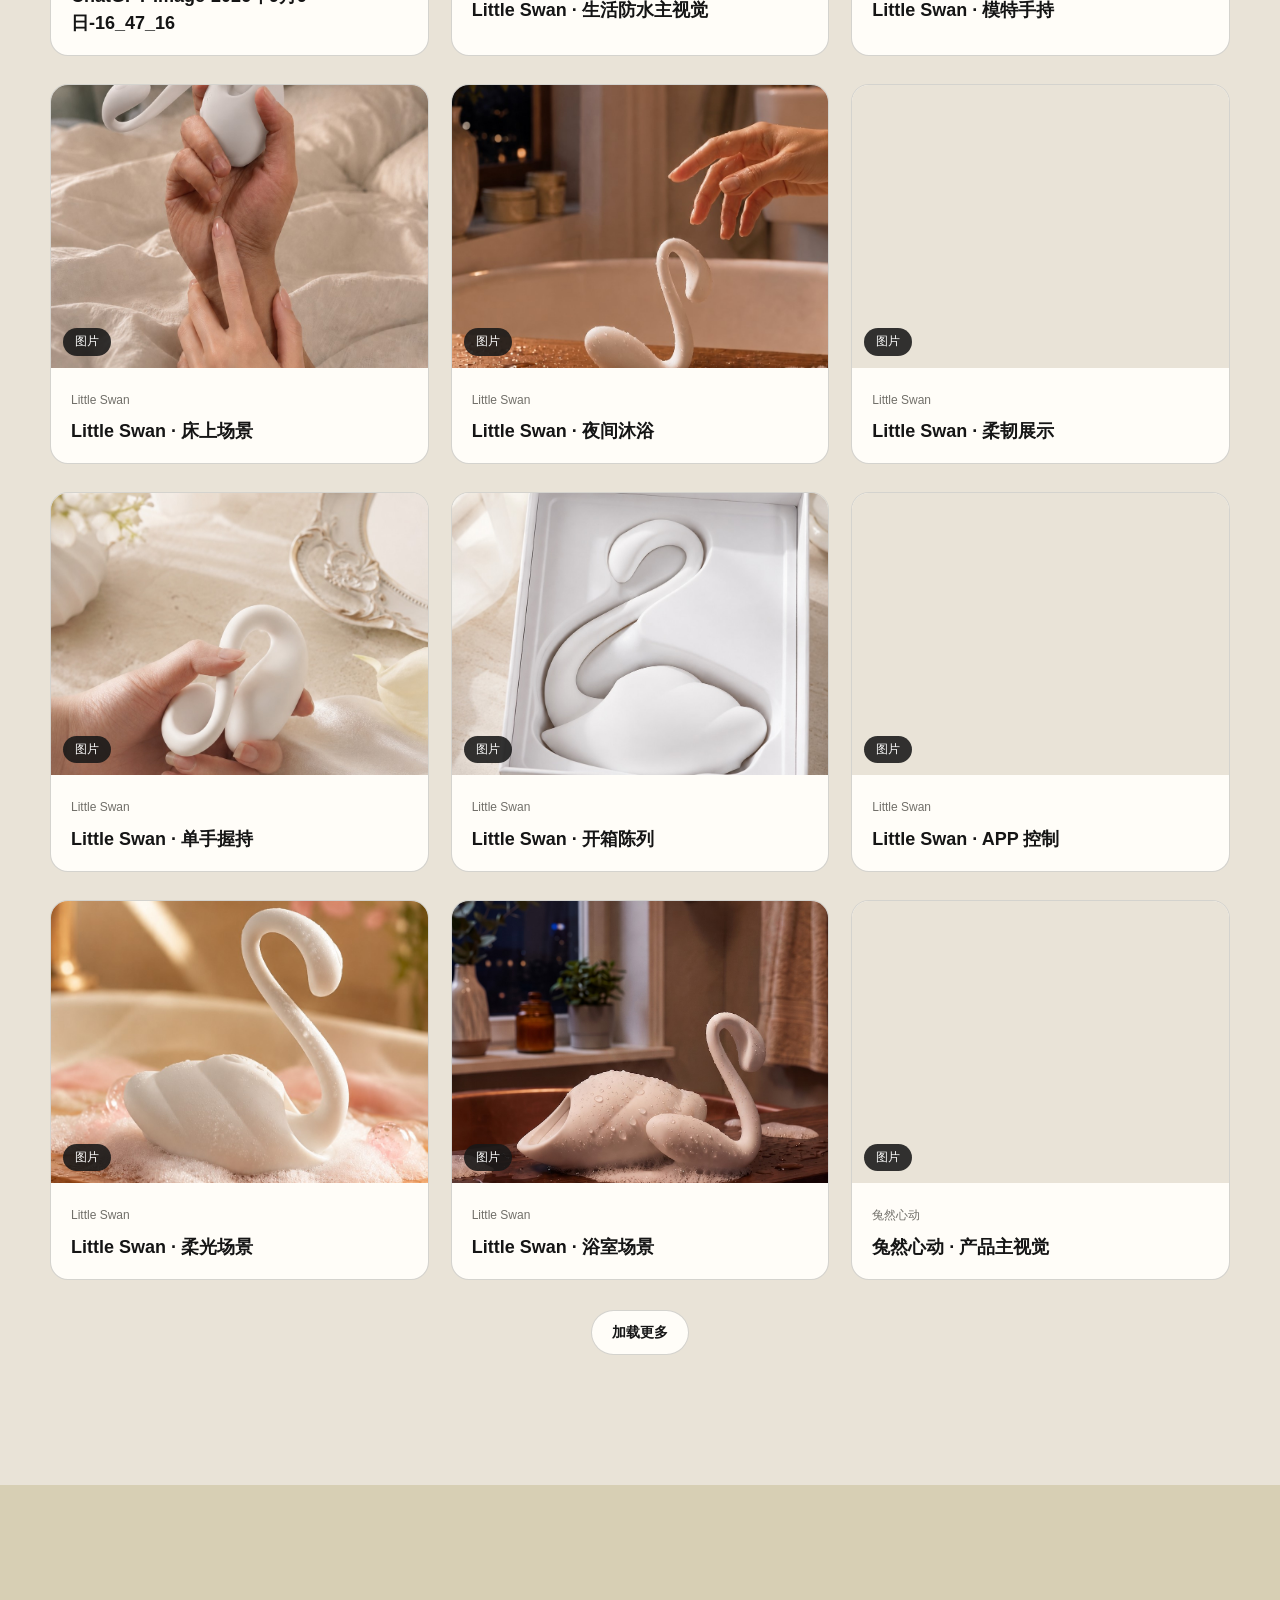
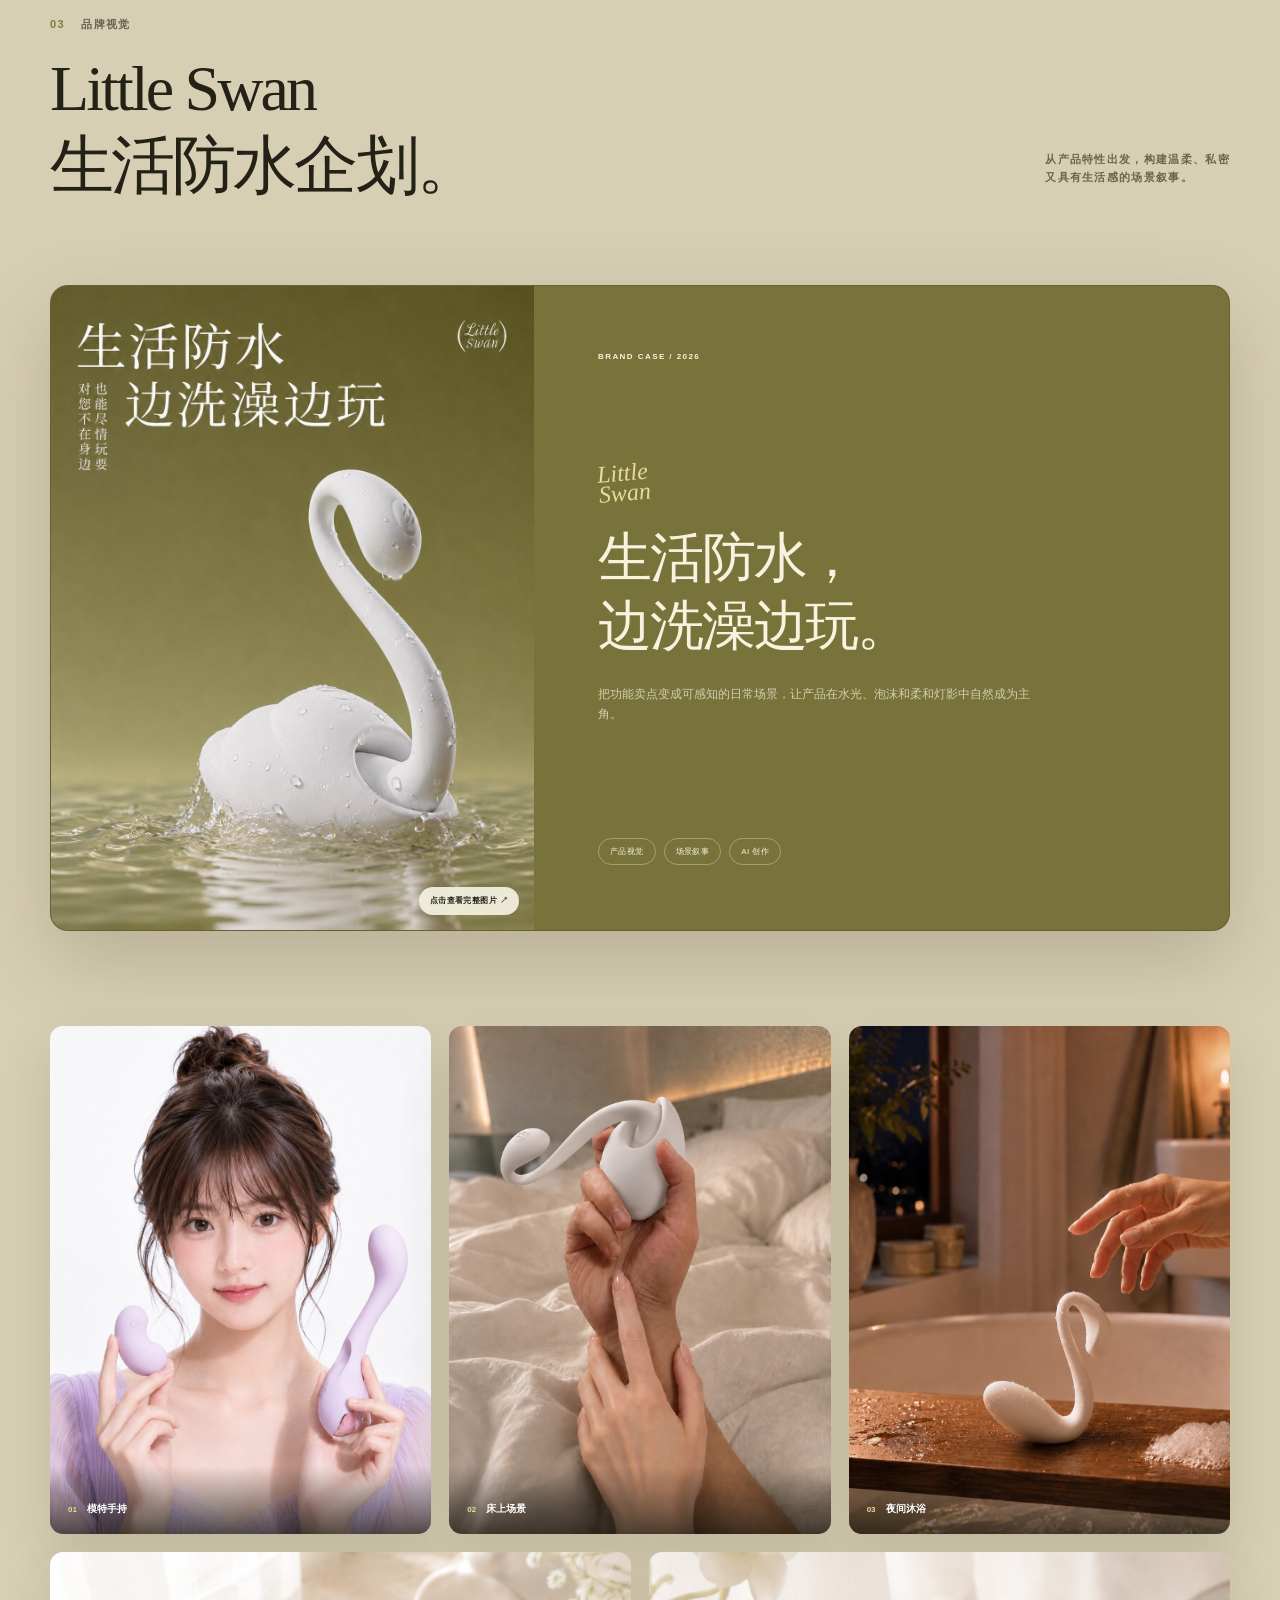
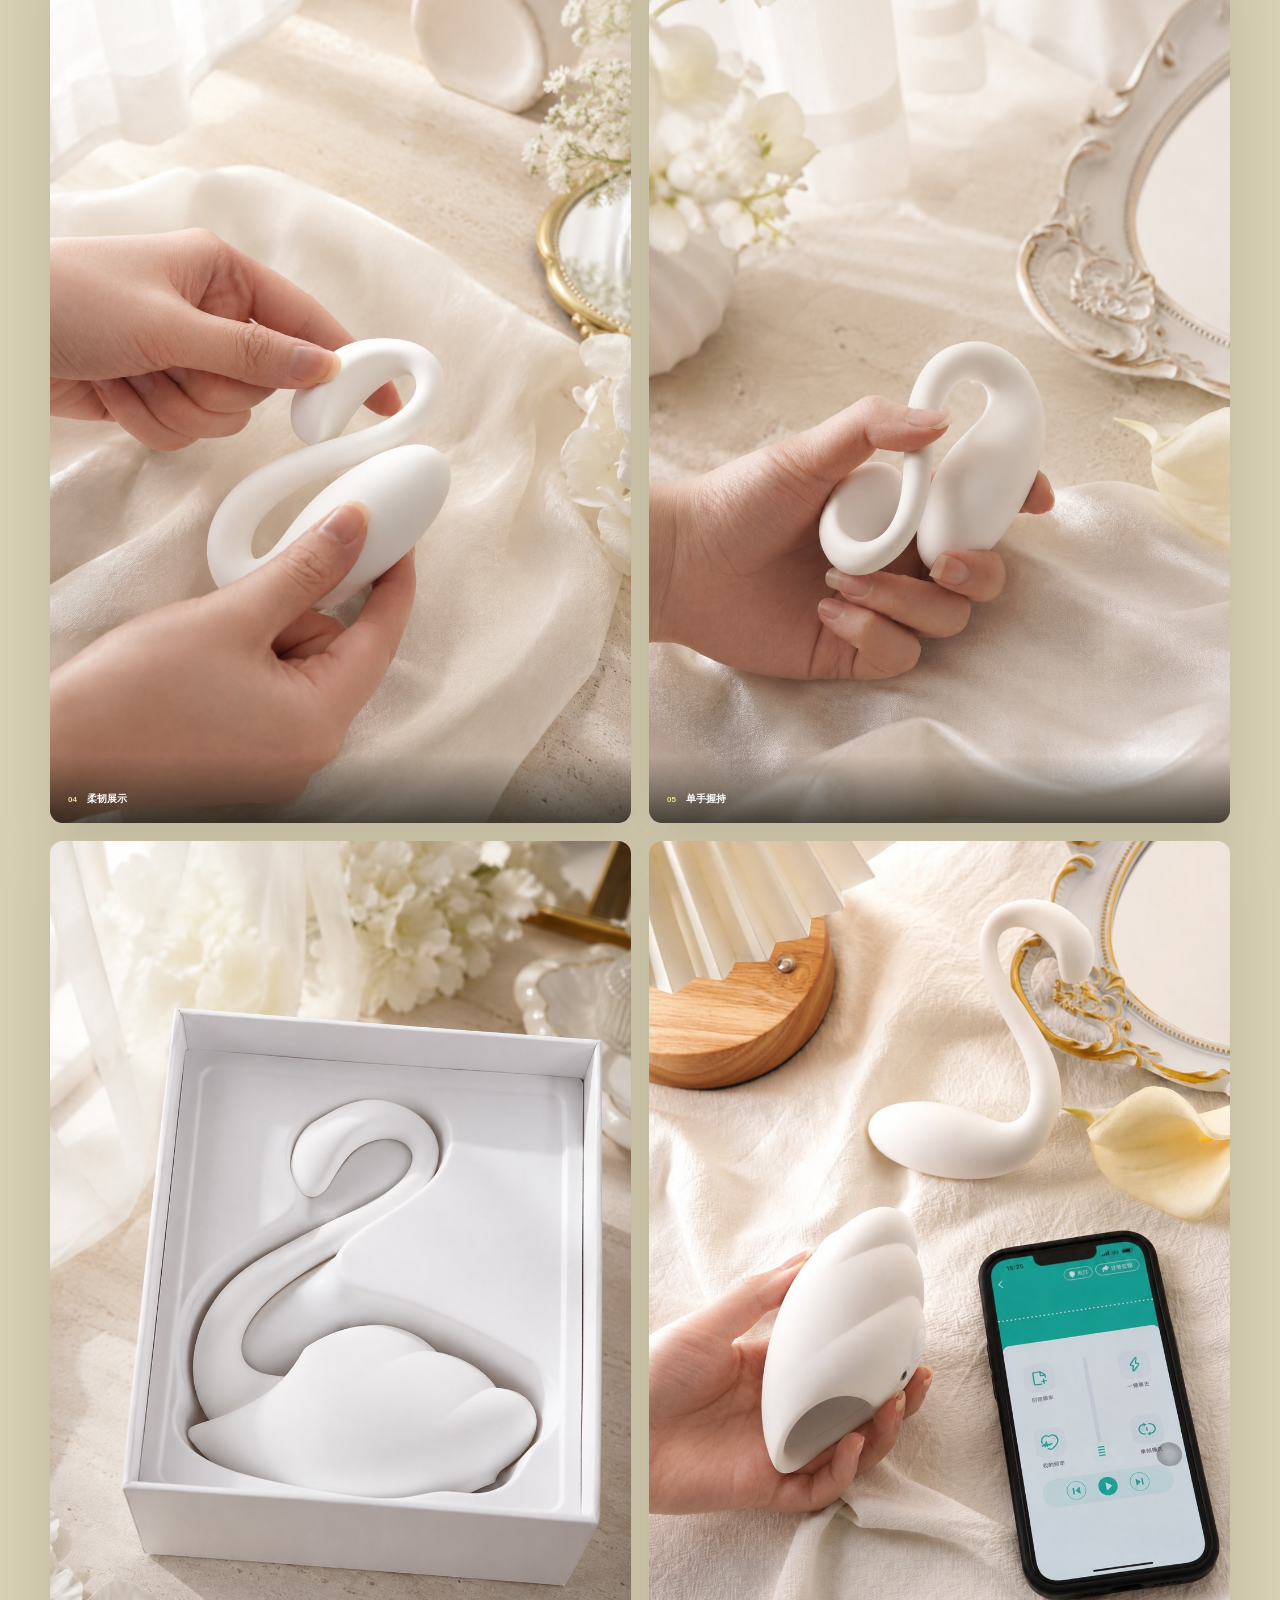
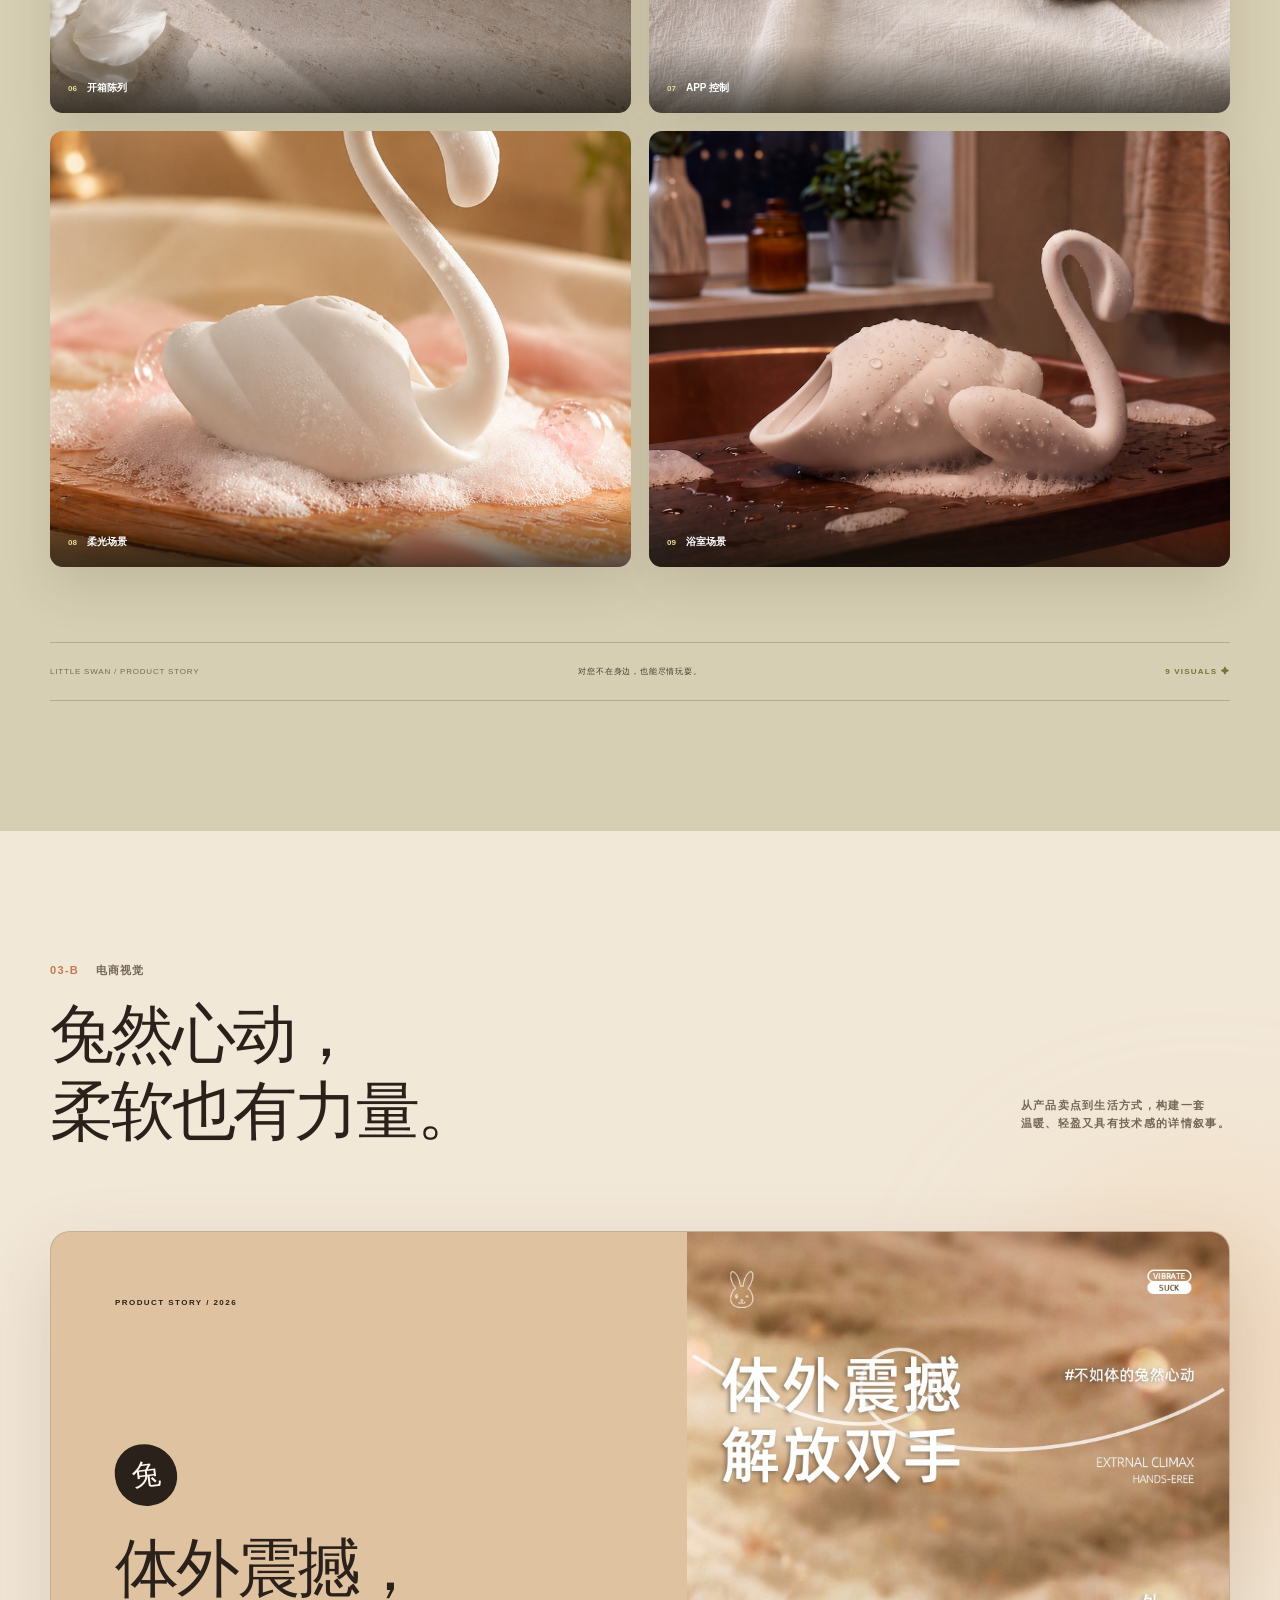
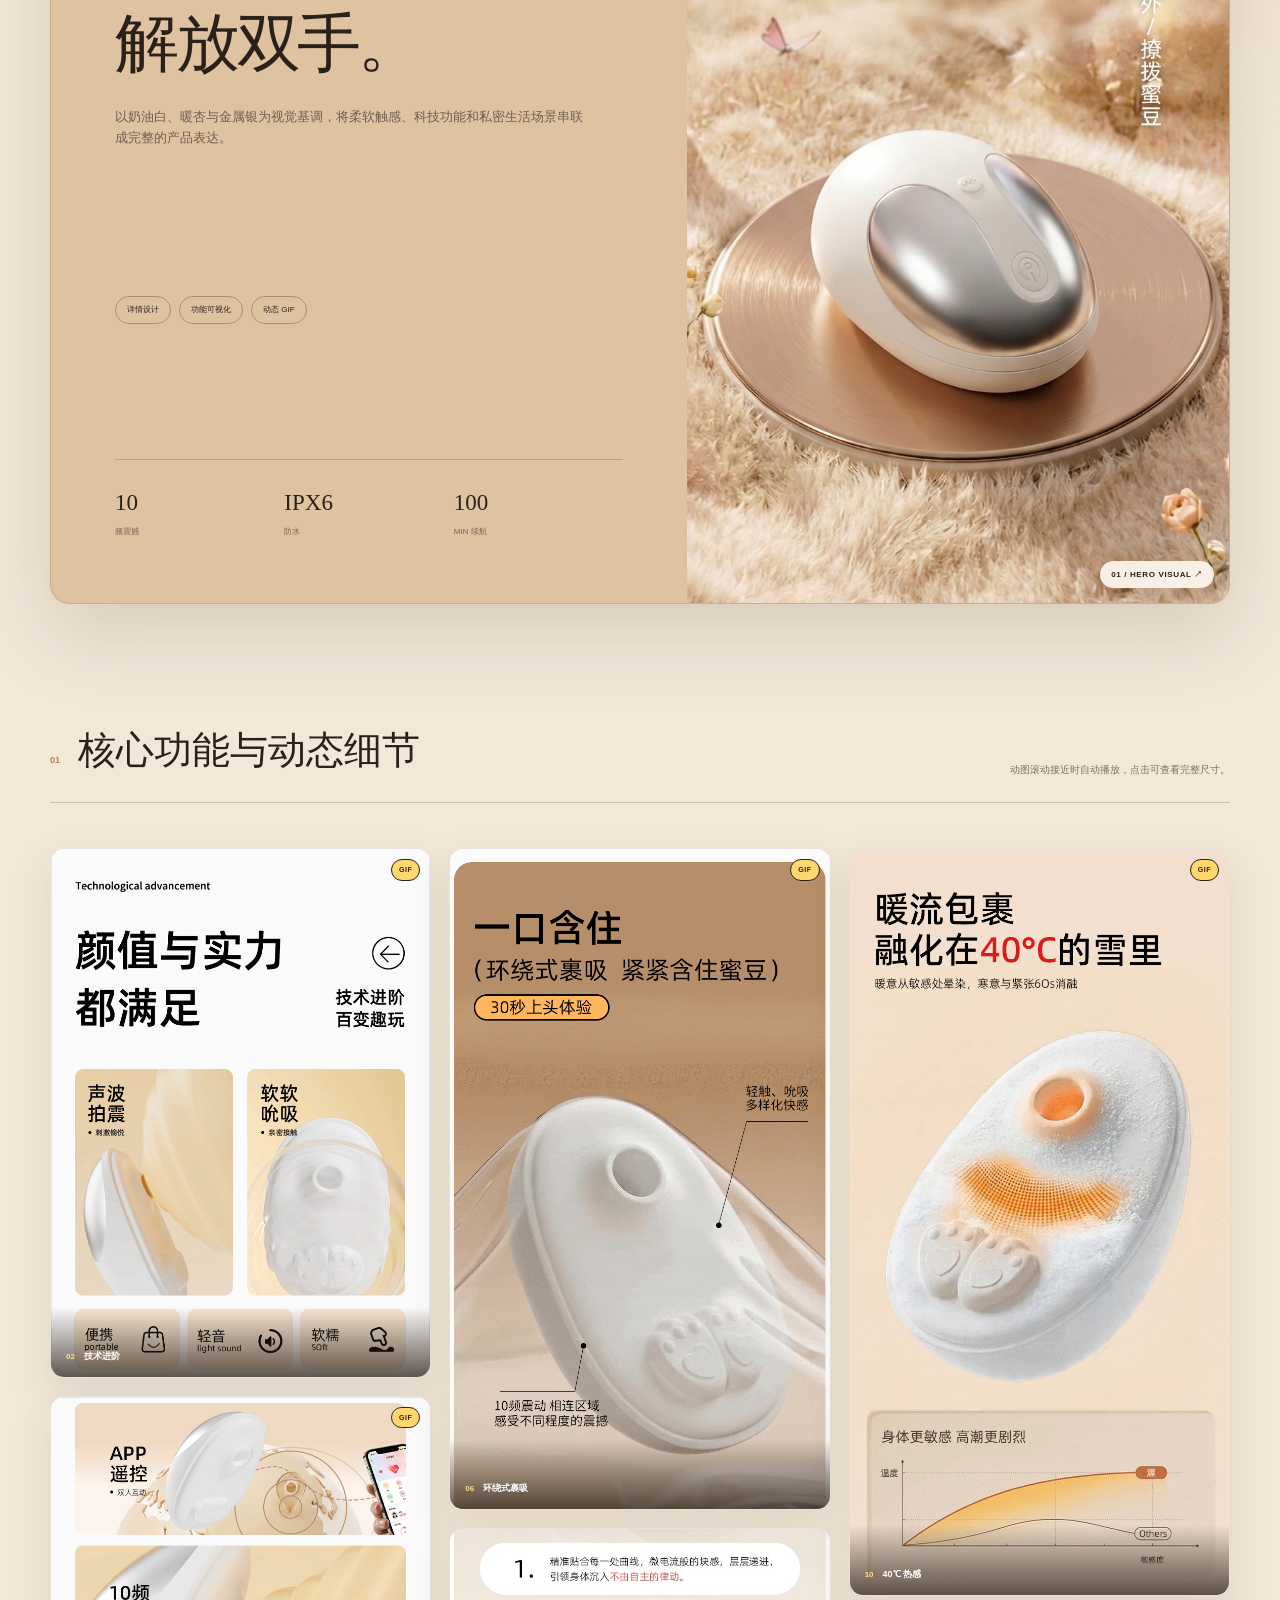
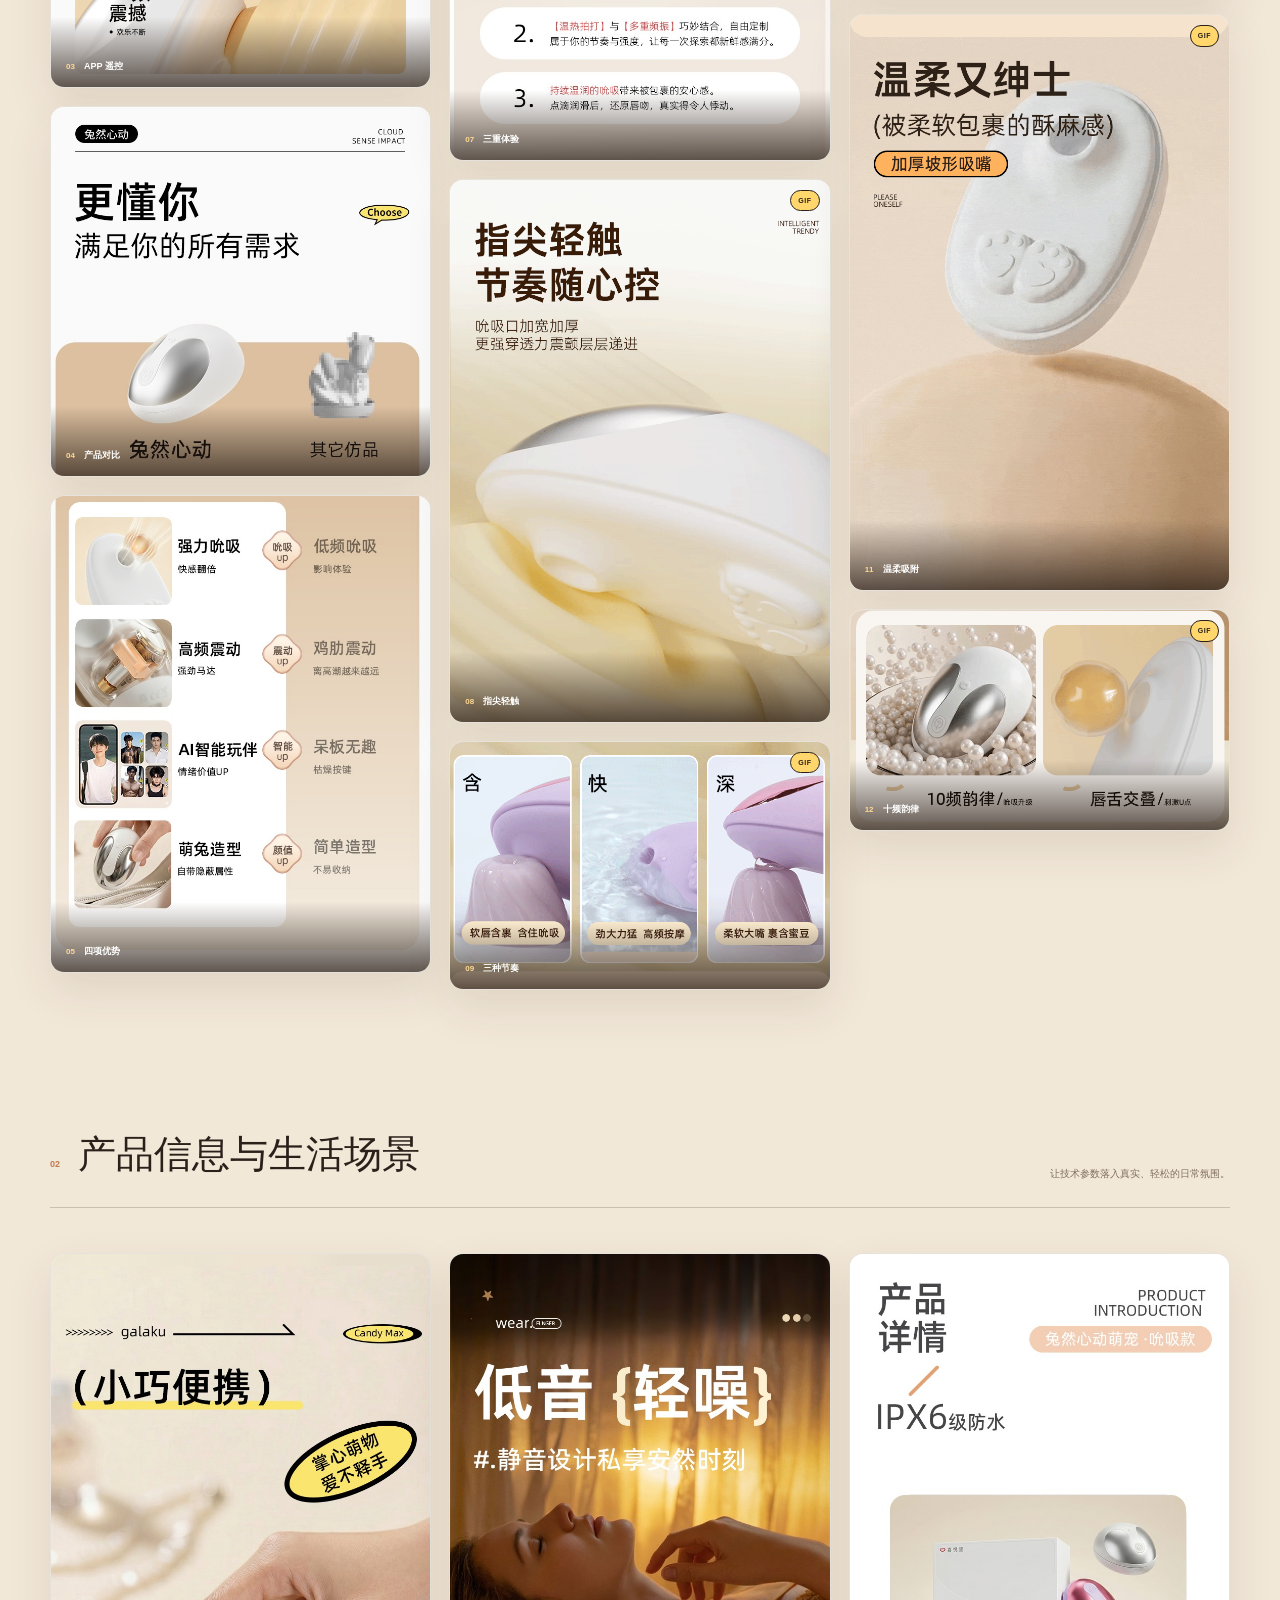
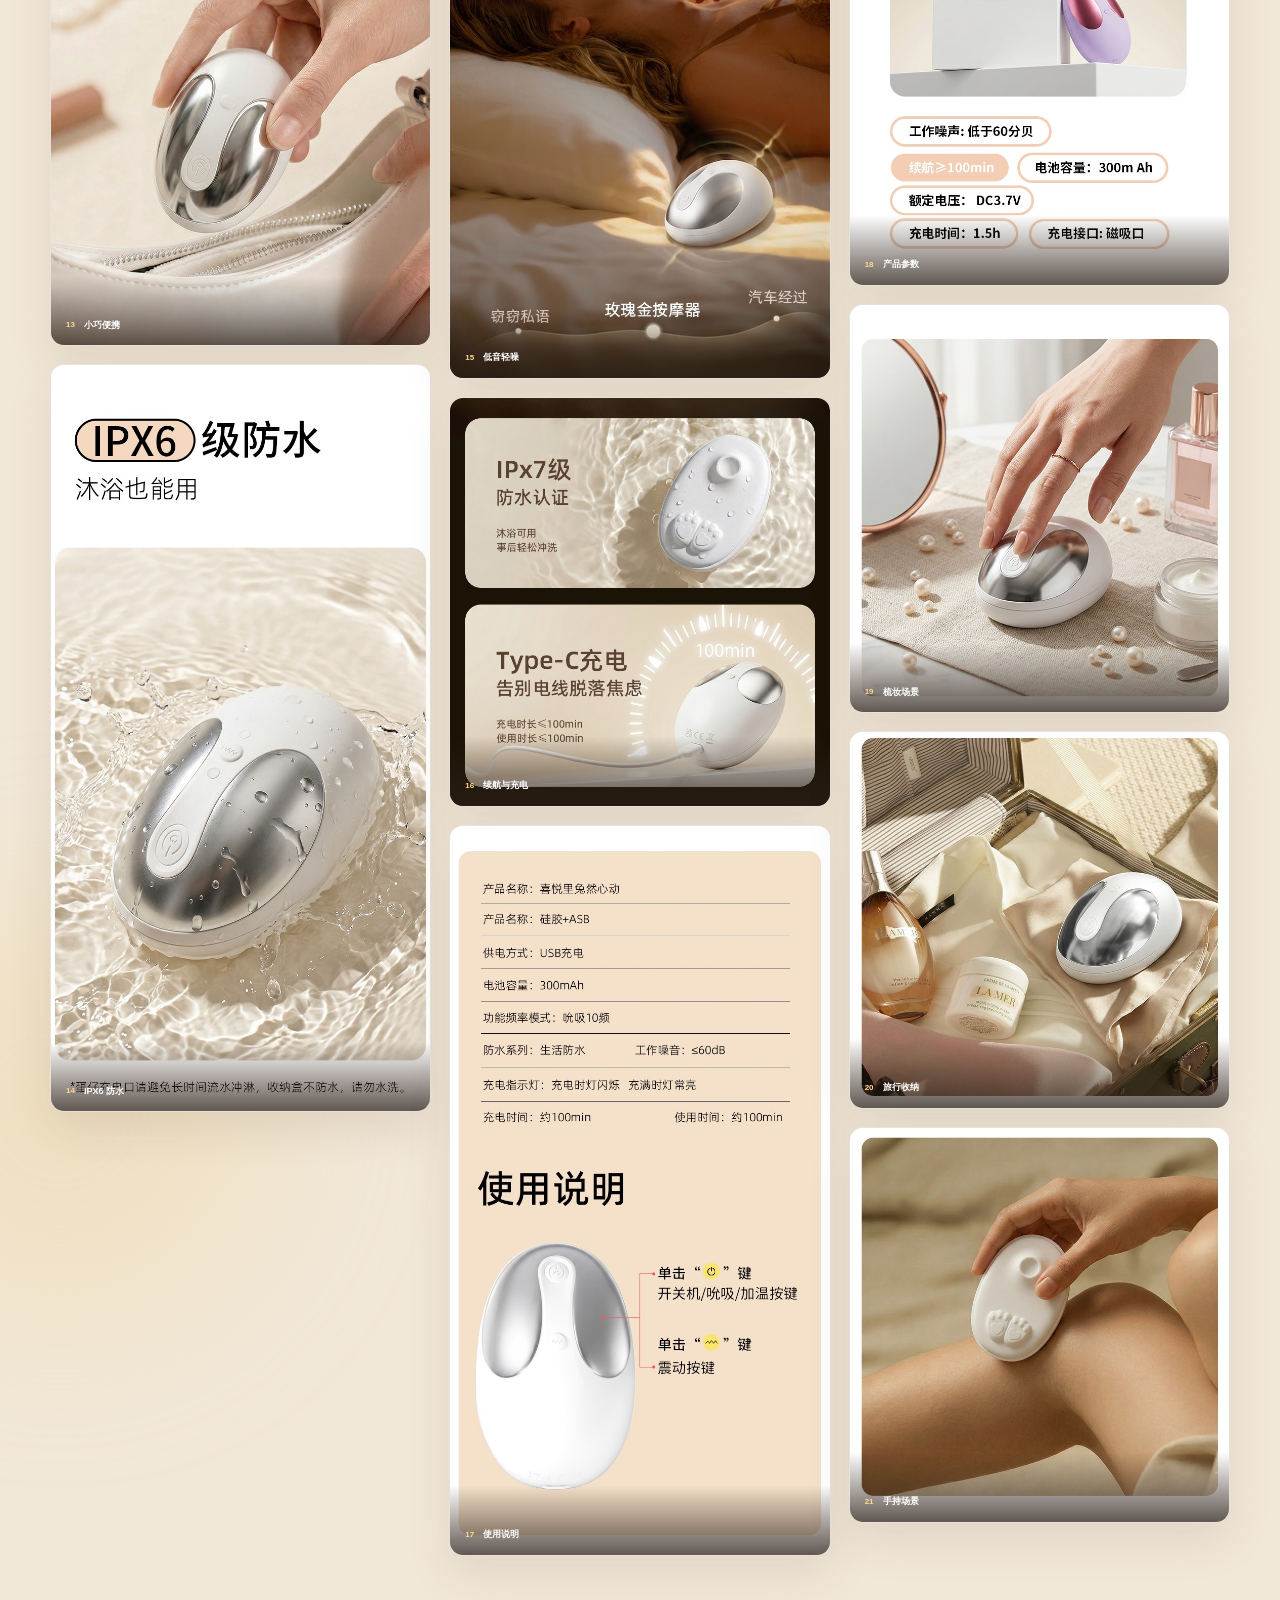
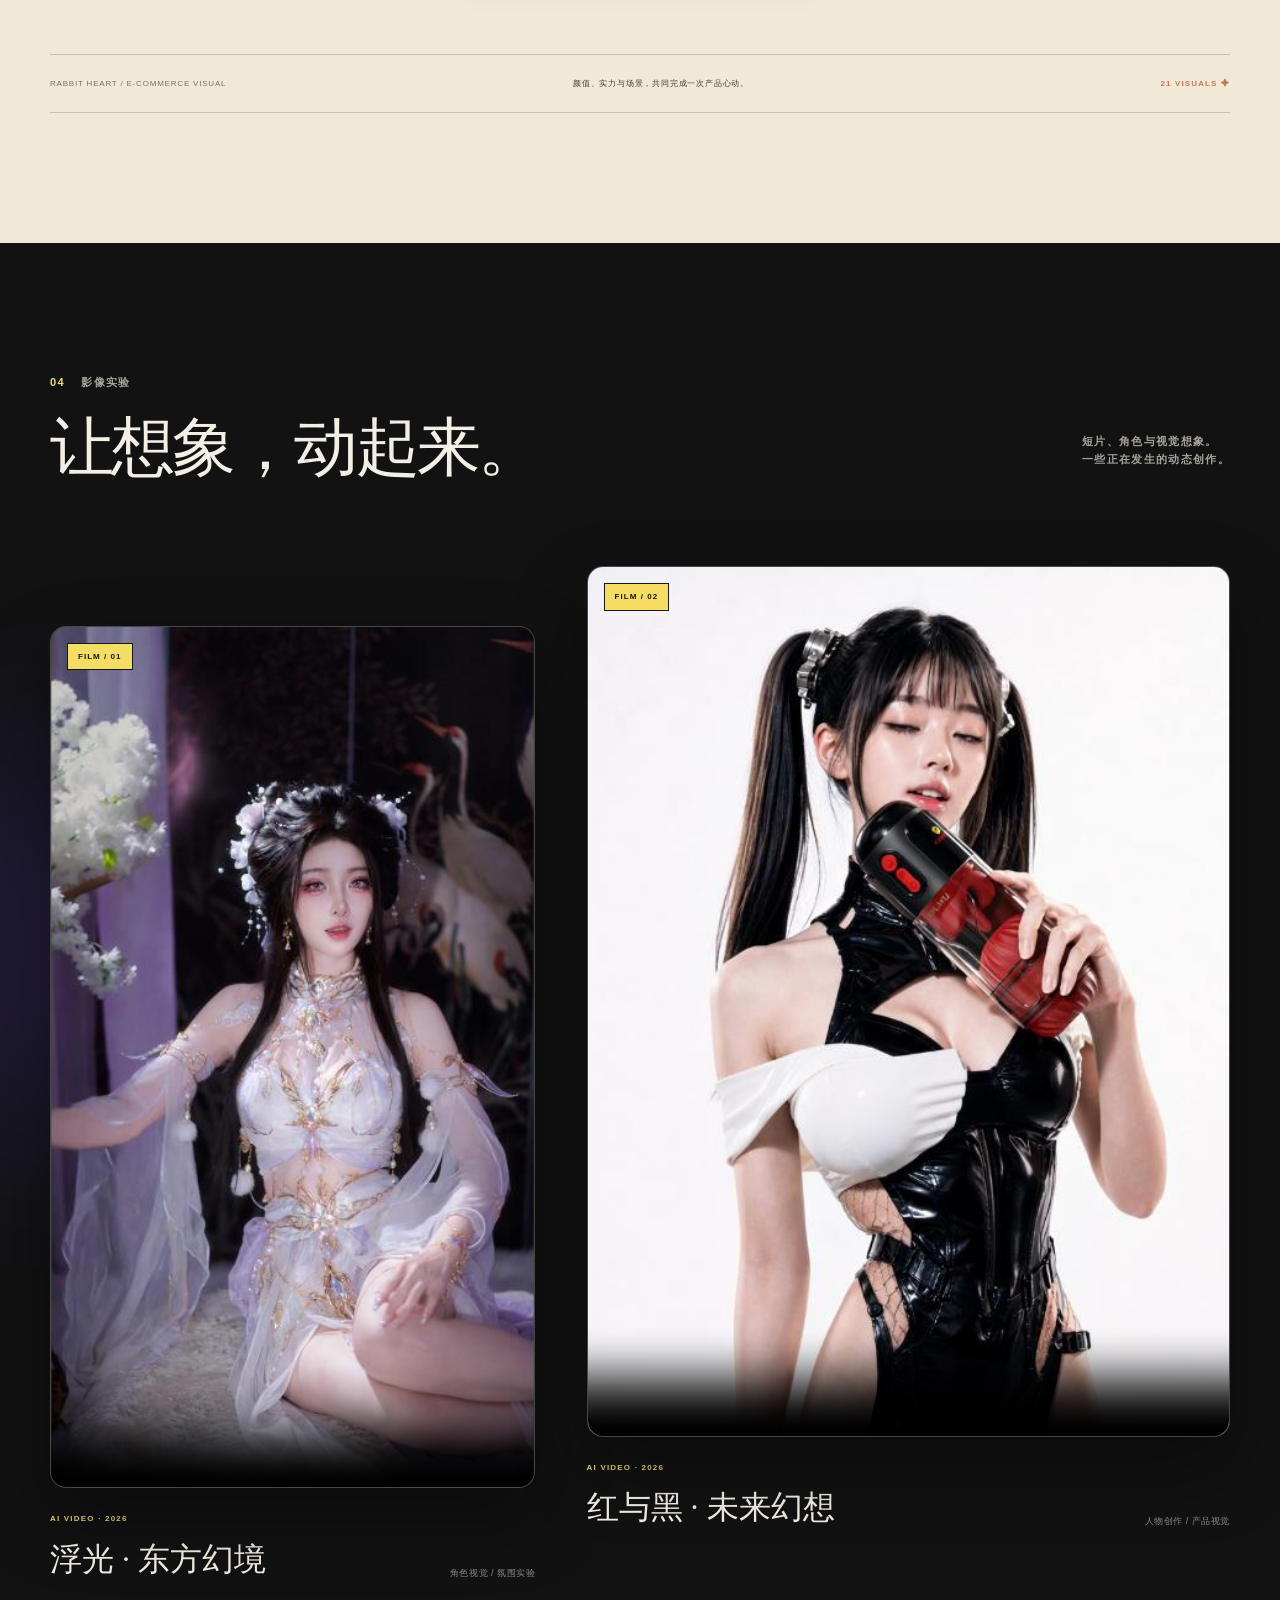
==== commit c7ffe475: "Keep trainer case title balanced on narrow phones" ====
--- a/index.html
+++ b/index.html
@@ -17,7 +17,7 @@
     <script src="script.js" defer></script>
     <script type="module" src="gallery.mjs?v=20261004-2"></script>
     <link rel="stylesheet" href="portfolio.css?v=20261004-2" />
-    <link rel="stylesheet" href="trainer.css?v=20261005-1" />
+    <link rel="stylesheet" href="trainer.css?v=20261005-2" />
     <noscript><style>.reveal { opacity: 1 !important; transform: none !important; }</style></noscript>
   </head>
   <body>
--- a/trainer.css
+++ b/trainer.css
@@ -103,7 +103,7 @@
   .tc-nav a { white-space: nowrap; }
   .tc-nav a:first-child { display: none; }
   .tc-hero { grid-template-columns: 1fr; padding-top: 36px; padding-bottom: 40px; gap: 38px; }
-  .tc-hero h1 { font-size: 62px; margin-block: 20px; }
+  .tc-hero h1 { font-size: clamp(48px, 16vw, 62px); margin-block: 20px; }
   .tc-intro { max-width: 370px; }
   .tc-tags { margin-block: 20px 26px; }
   .tc-meta { gap: 36px; }
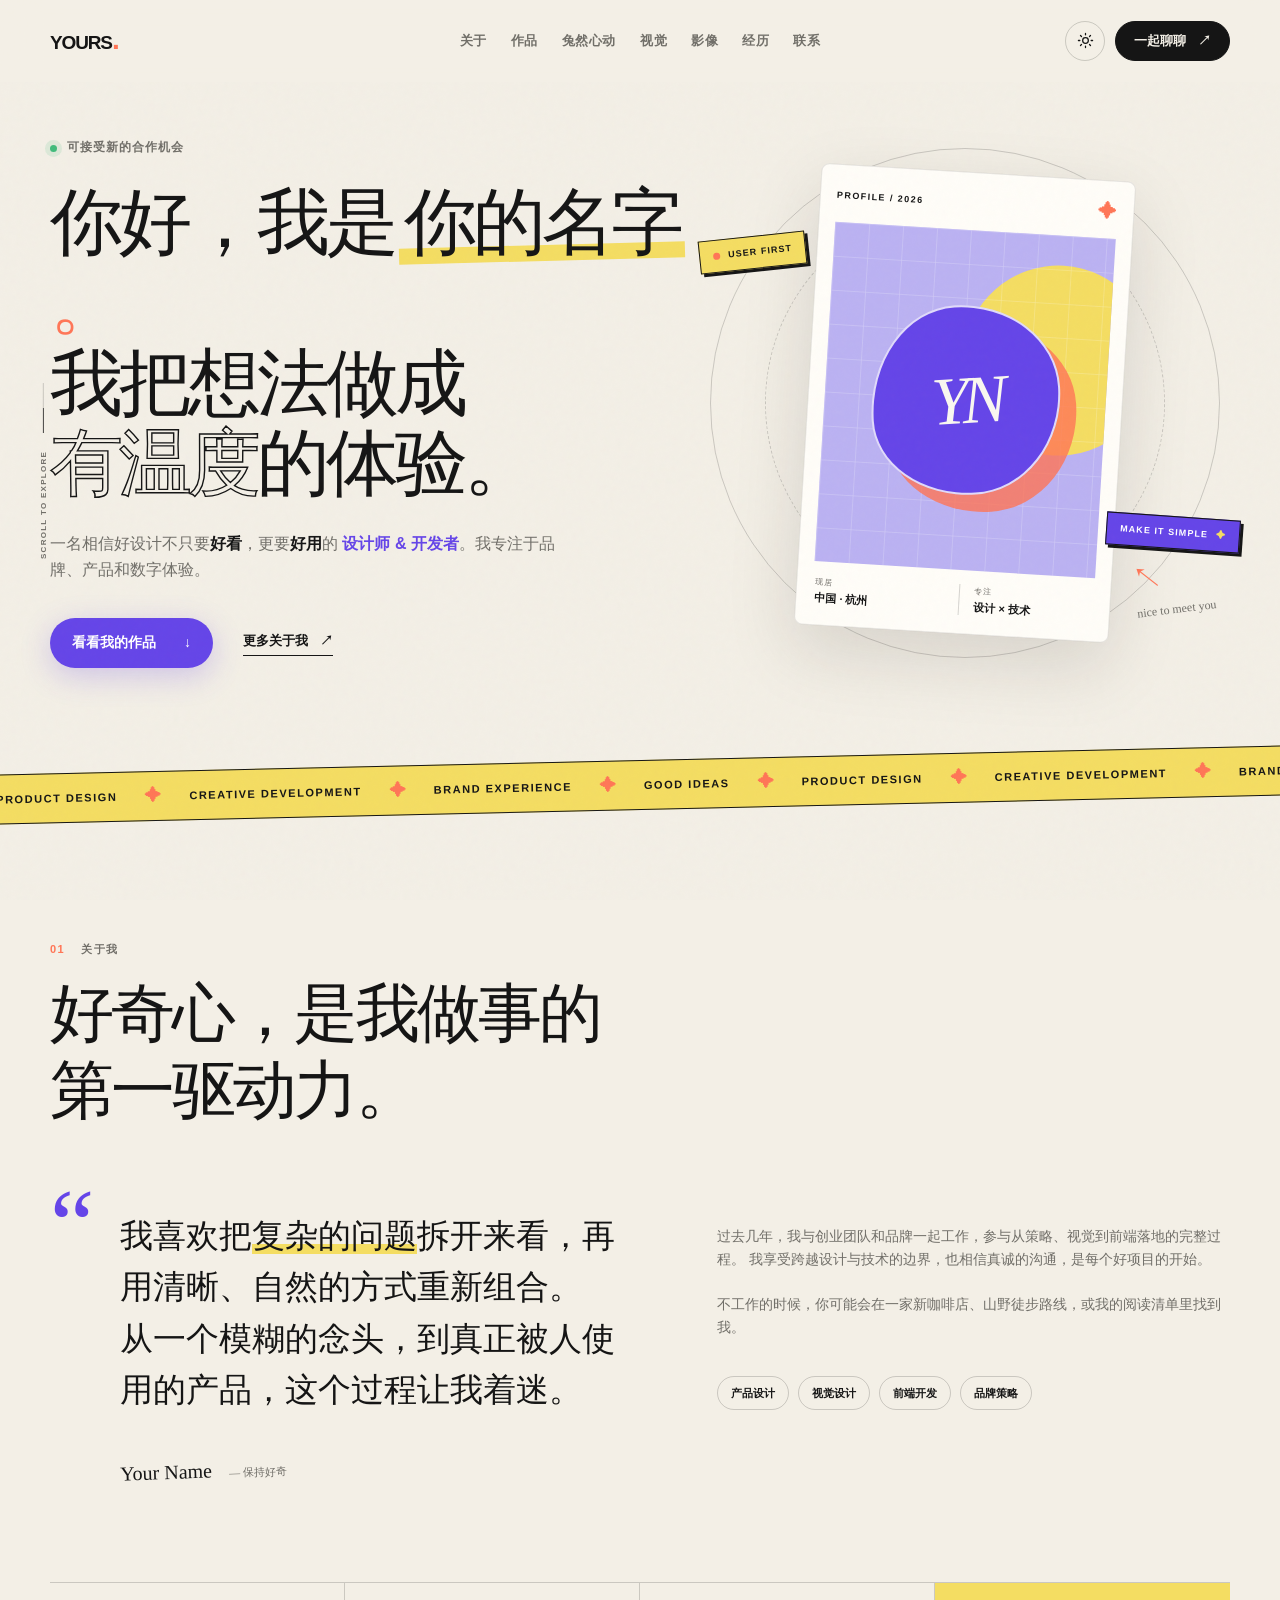
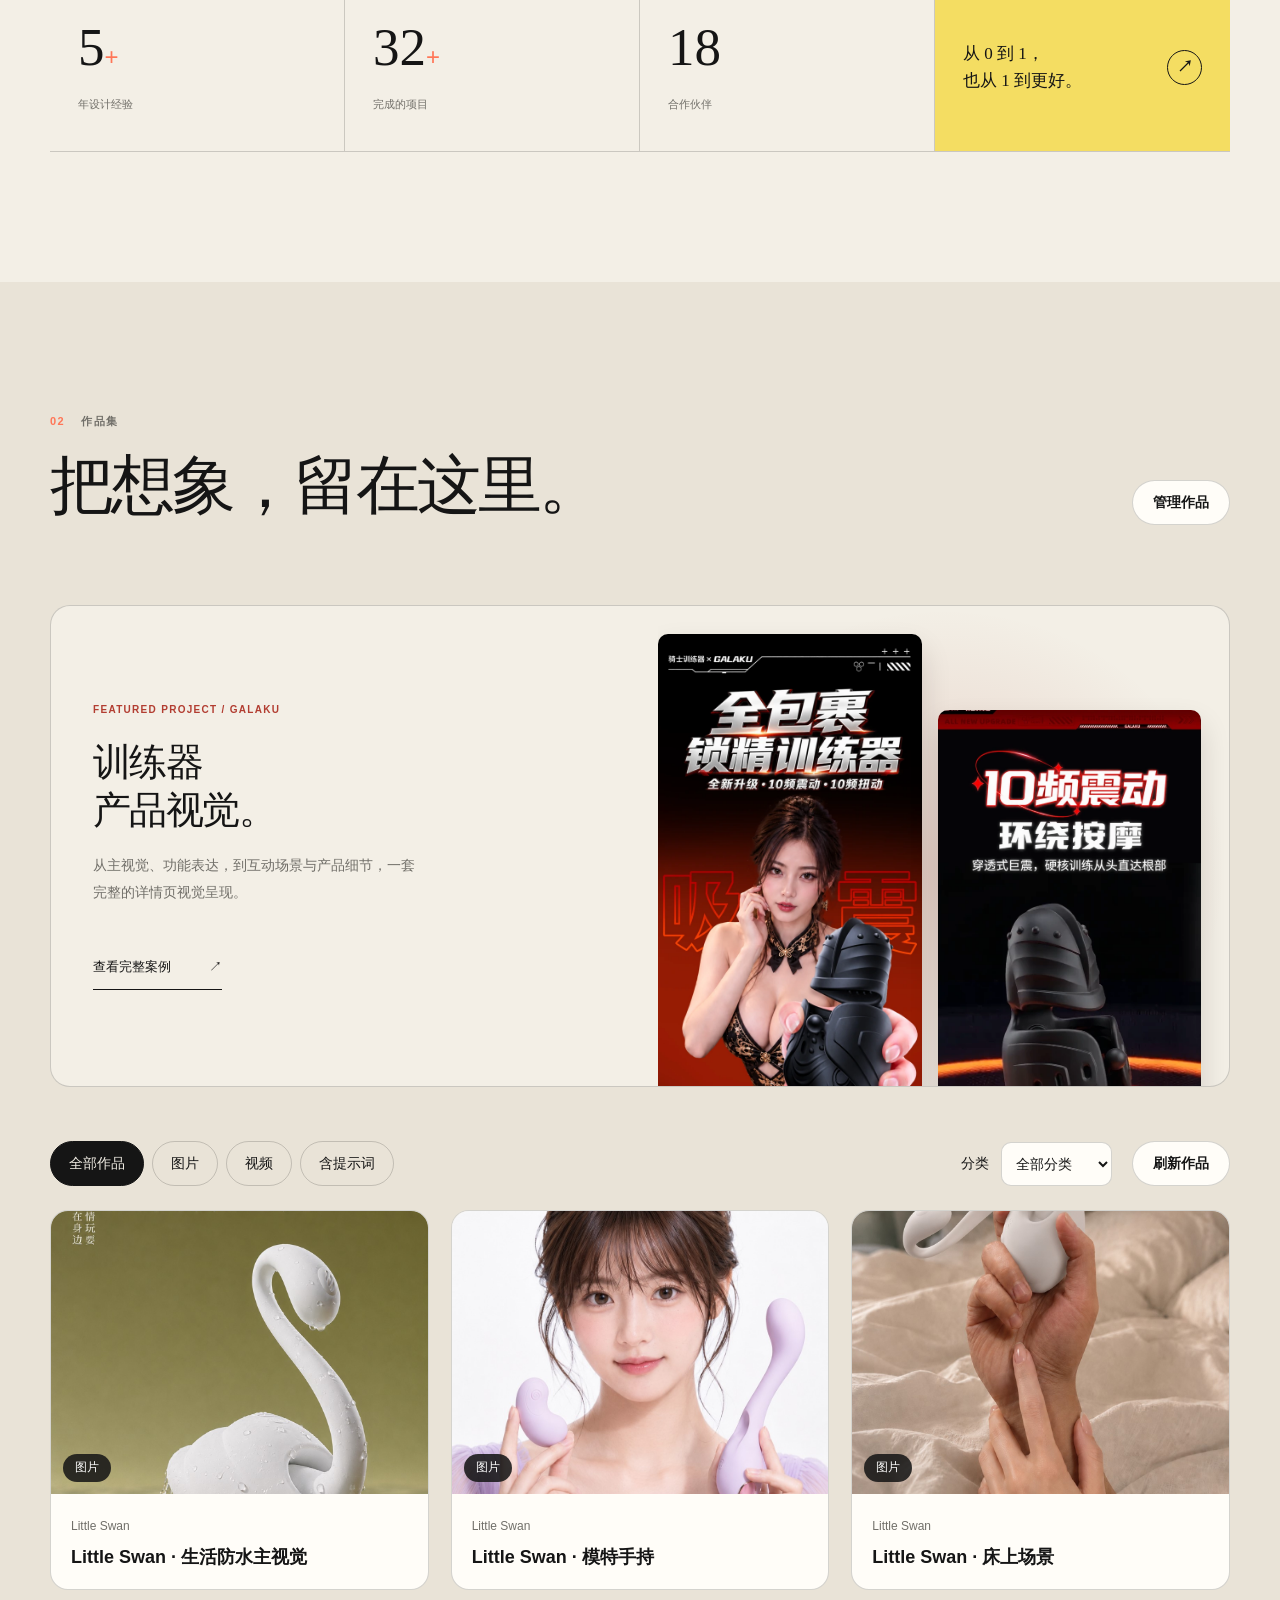
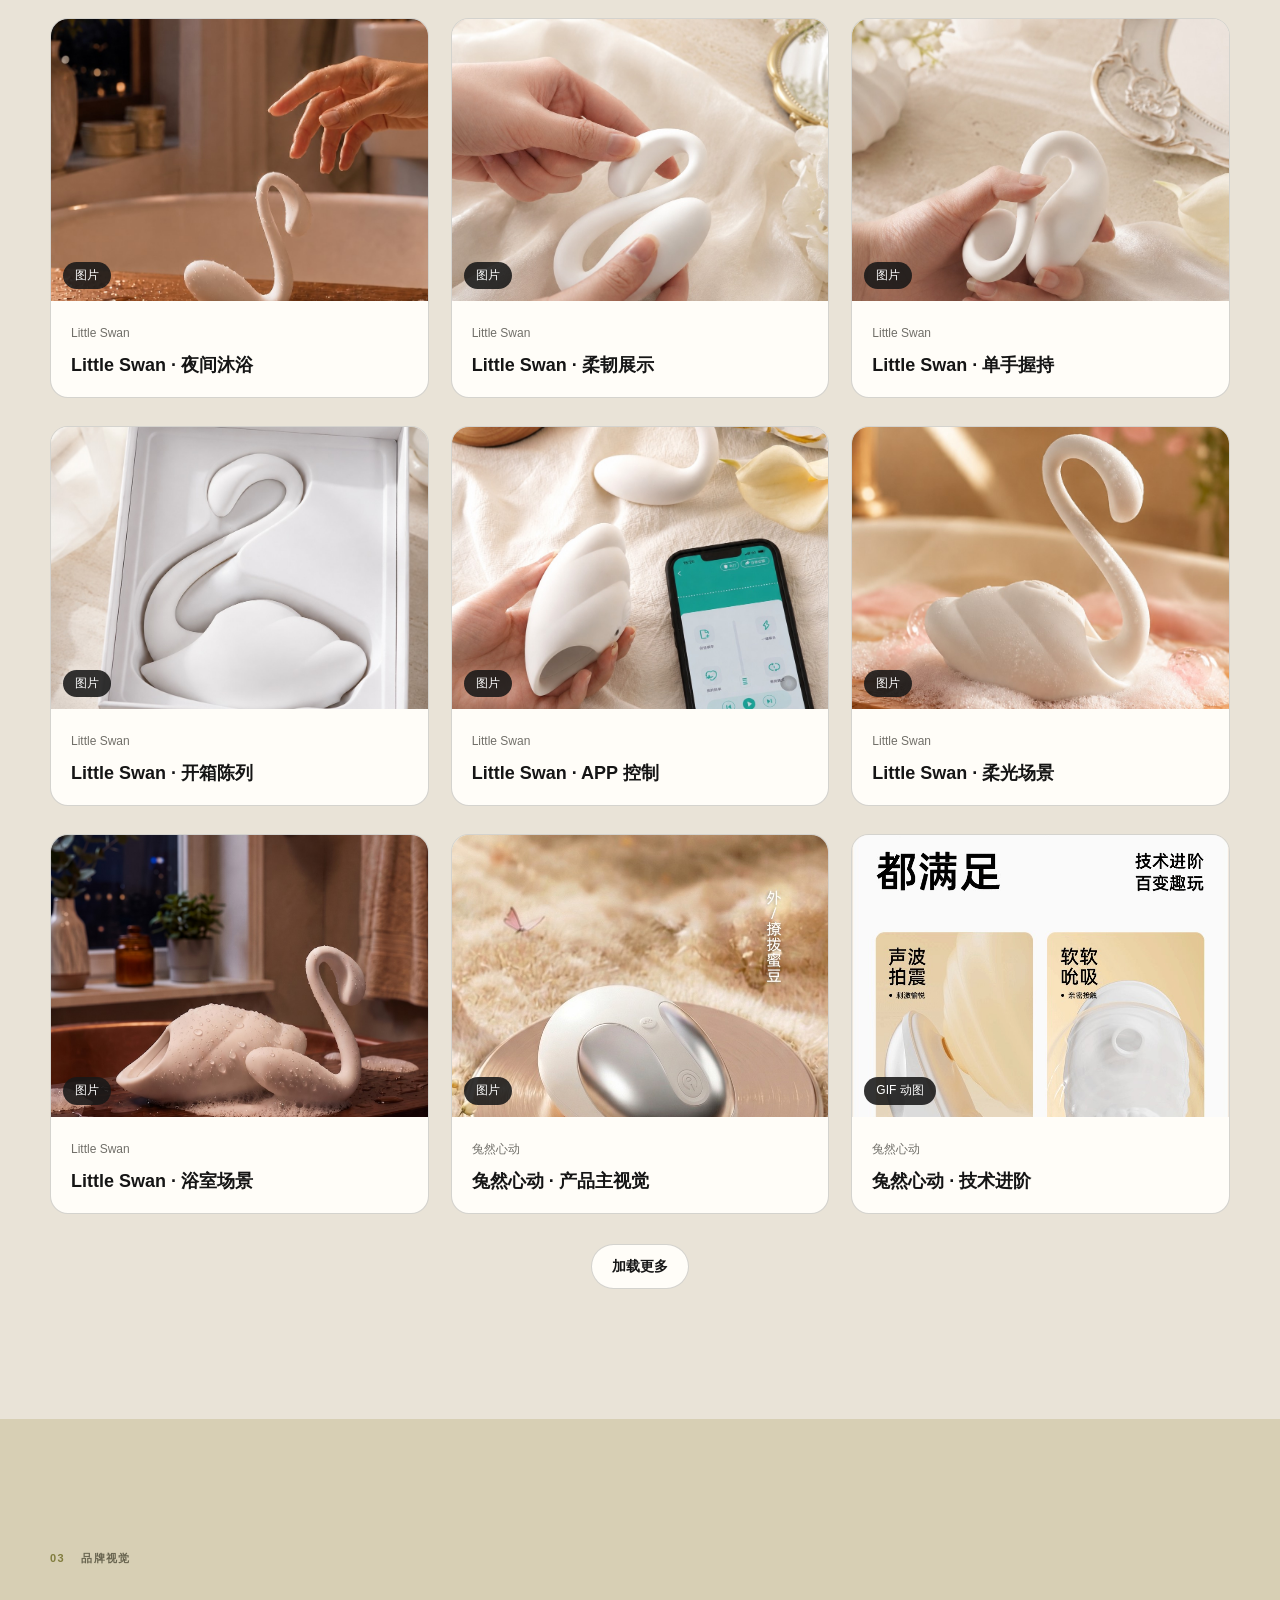
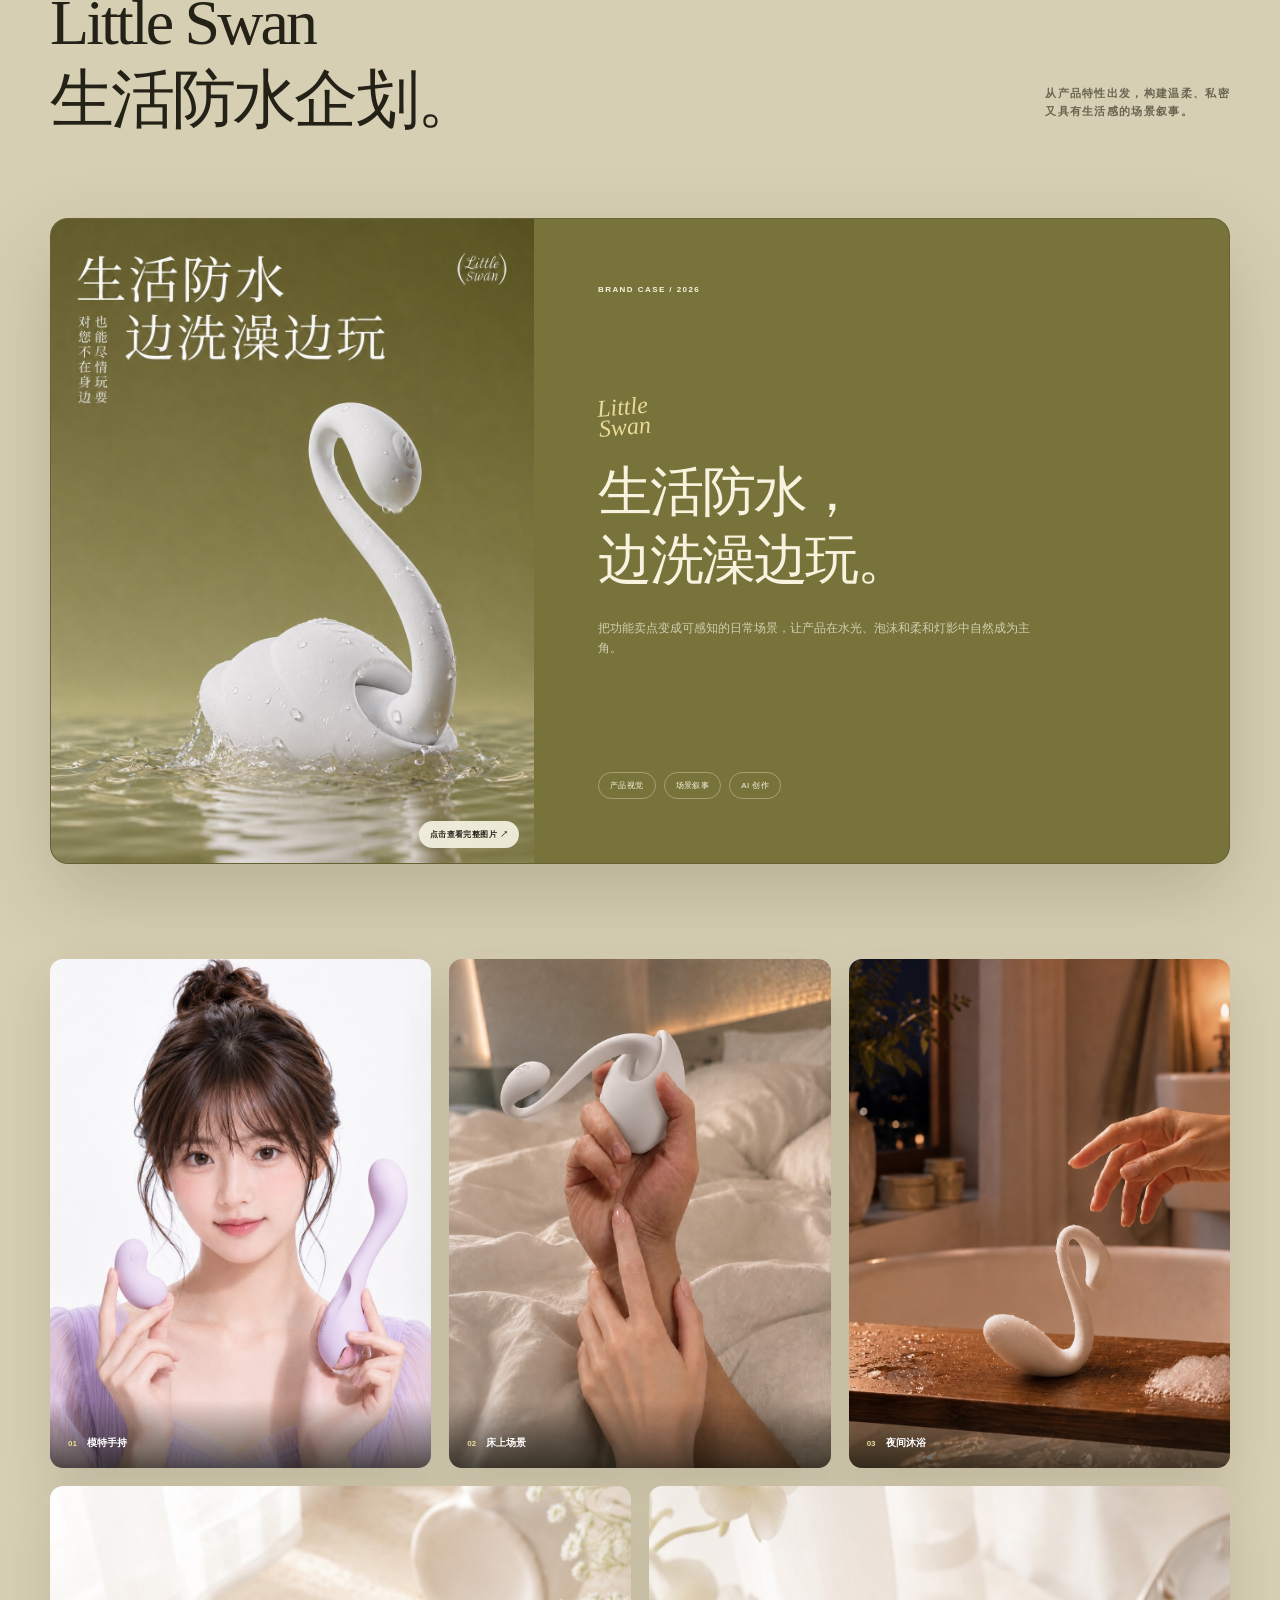
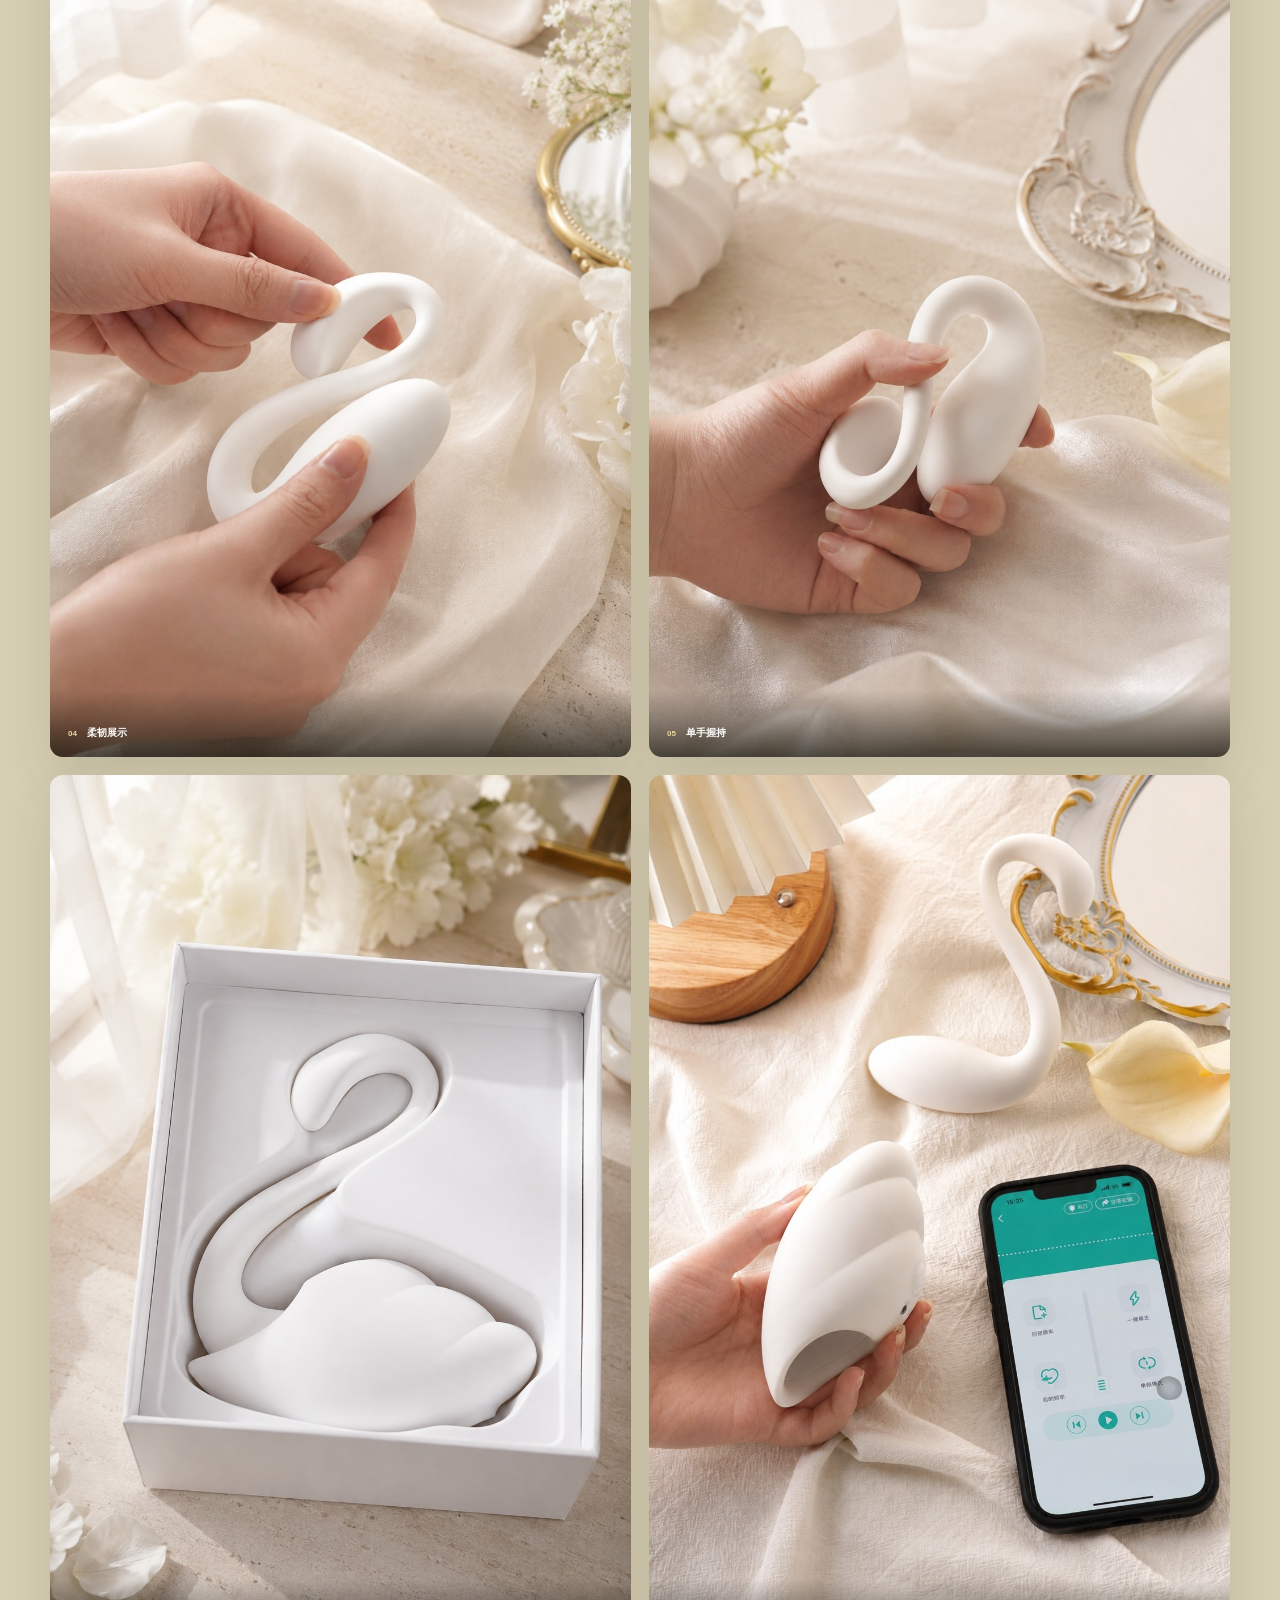
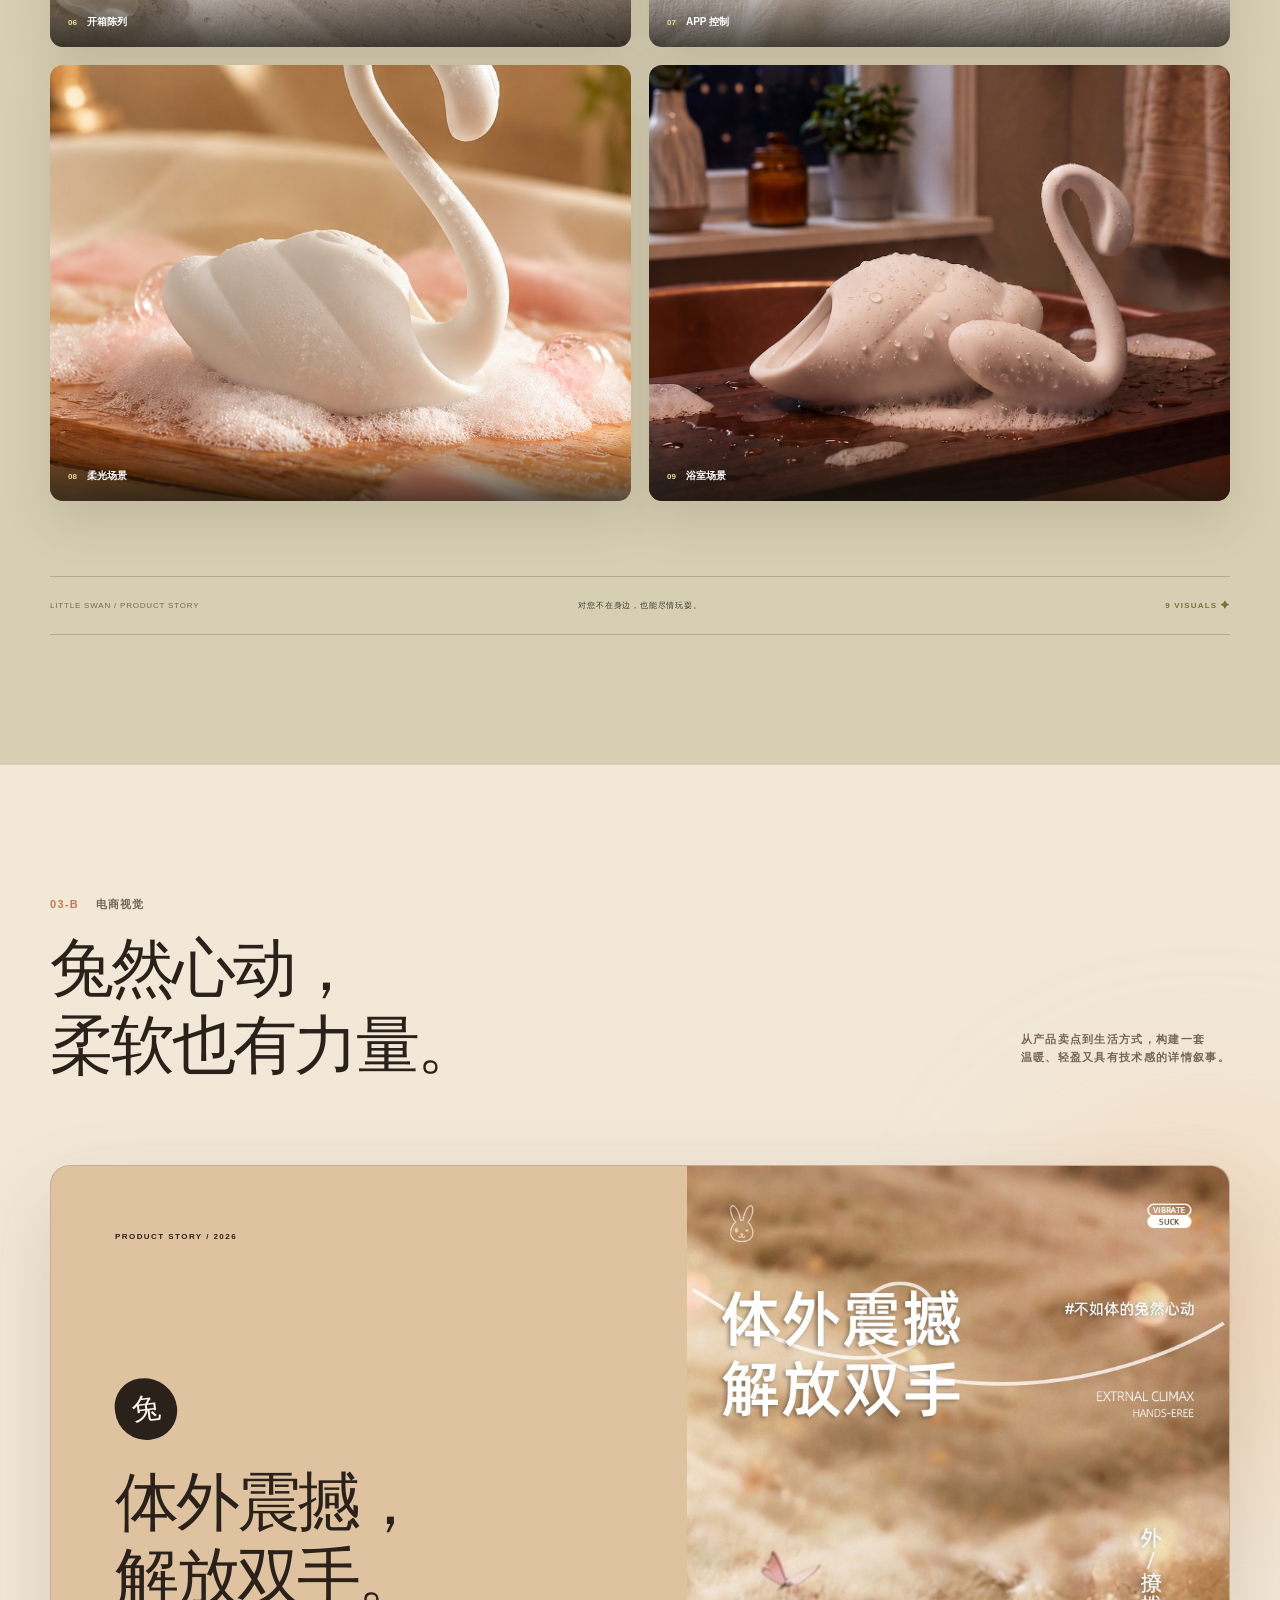
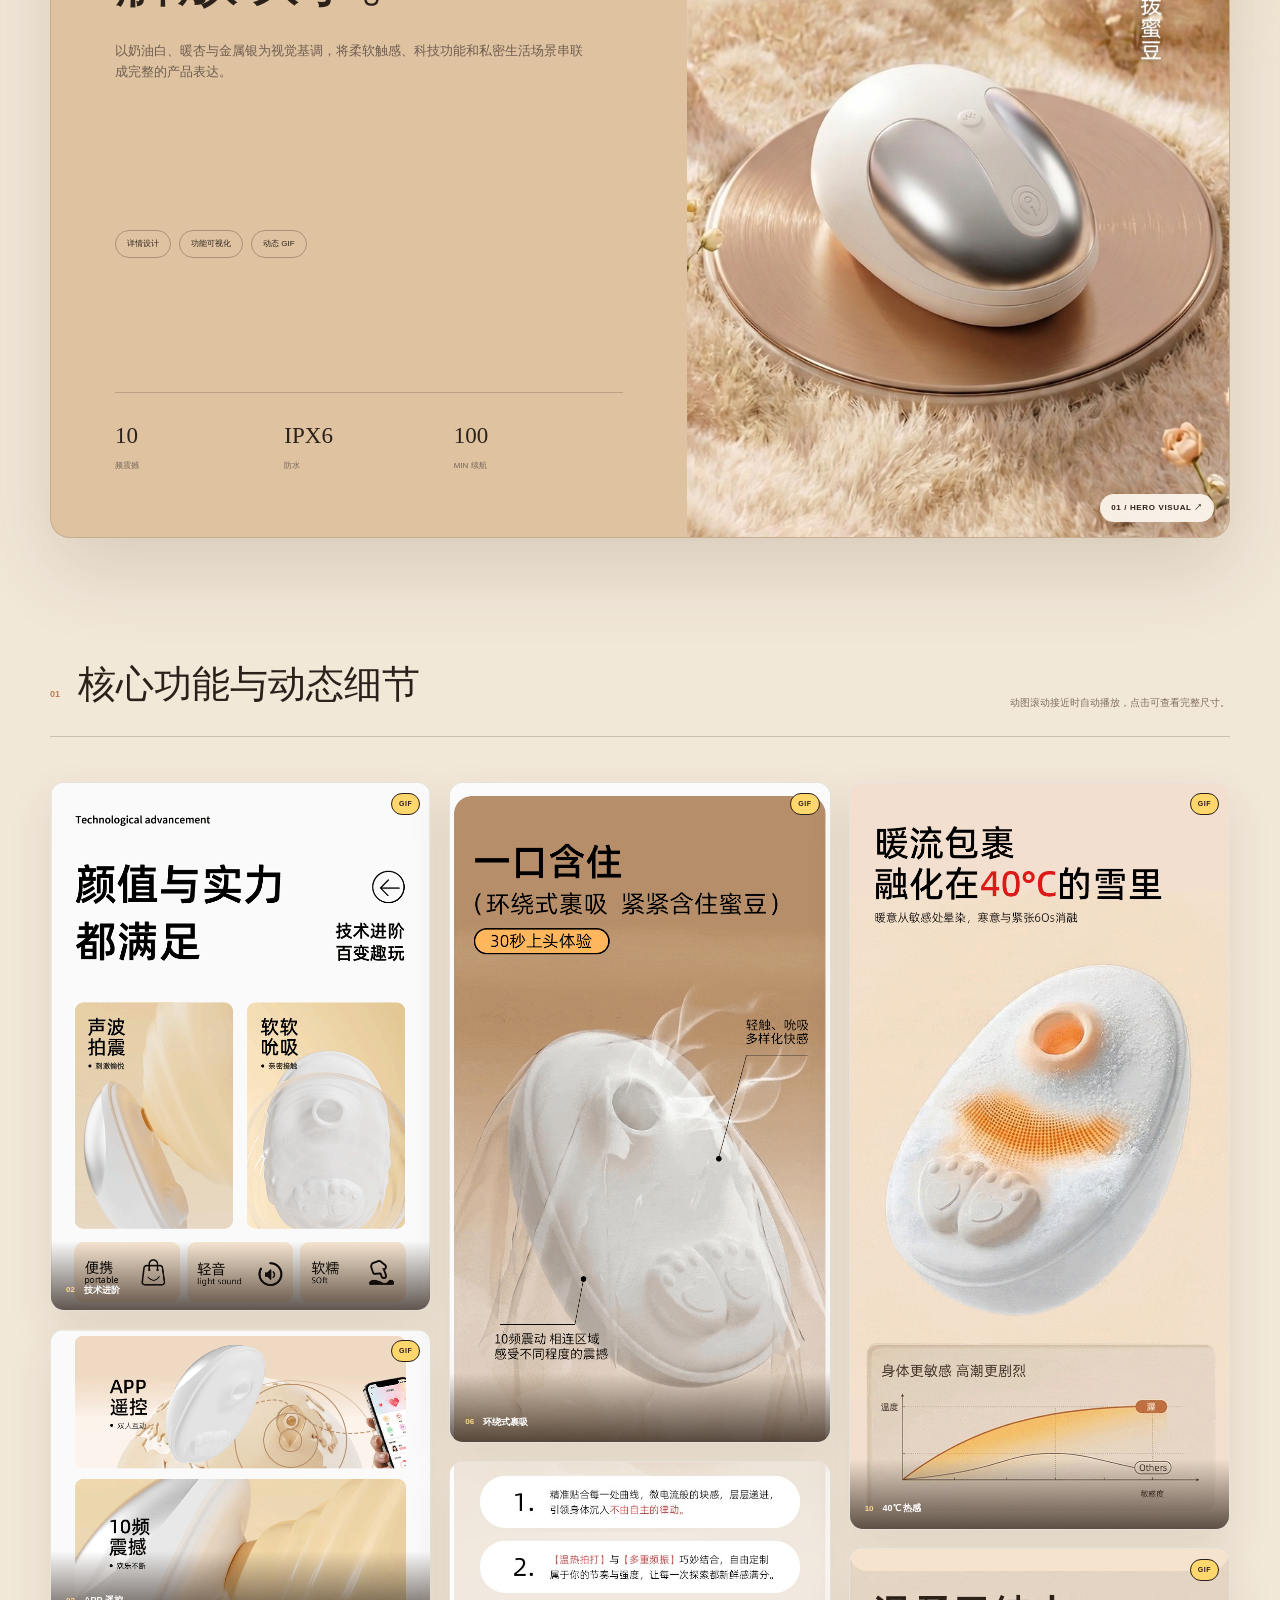
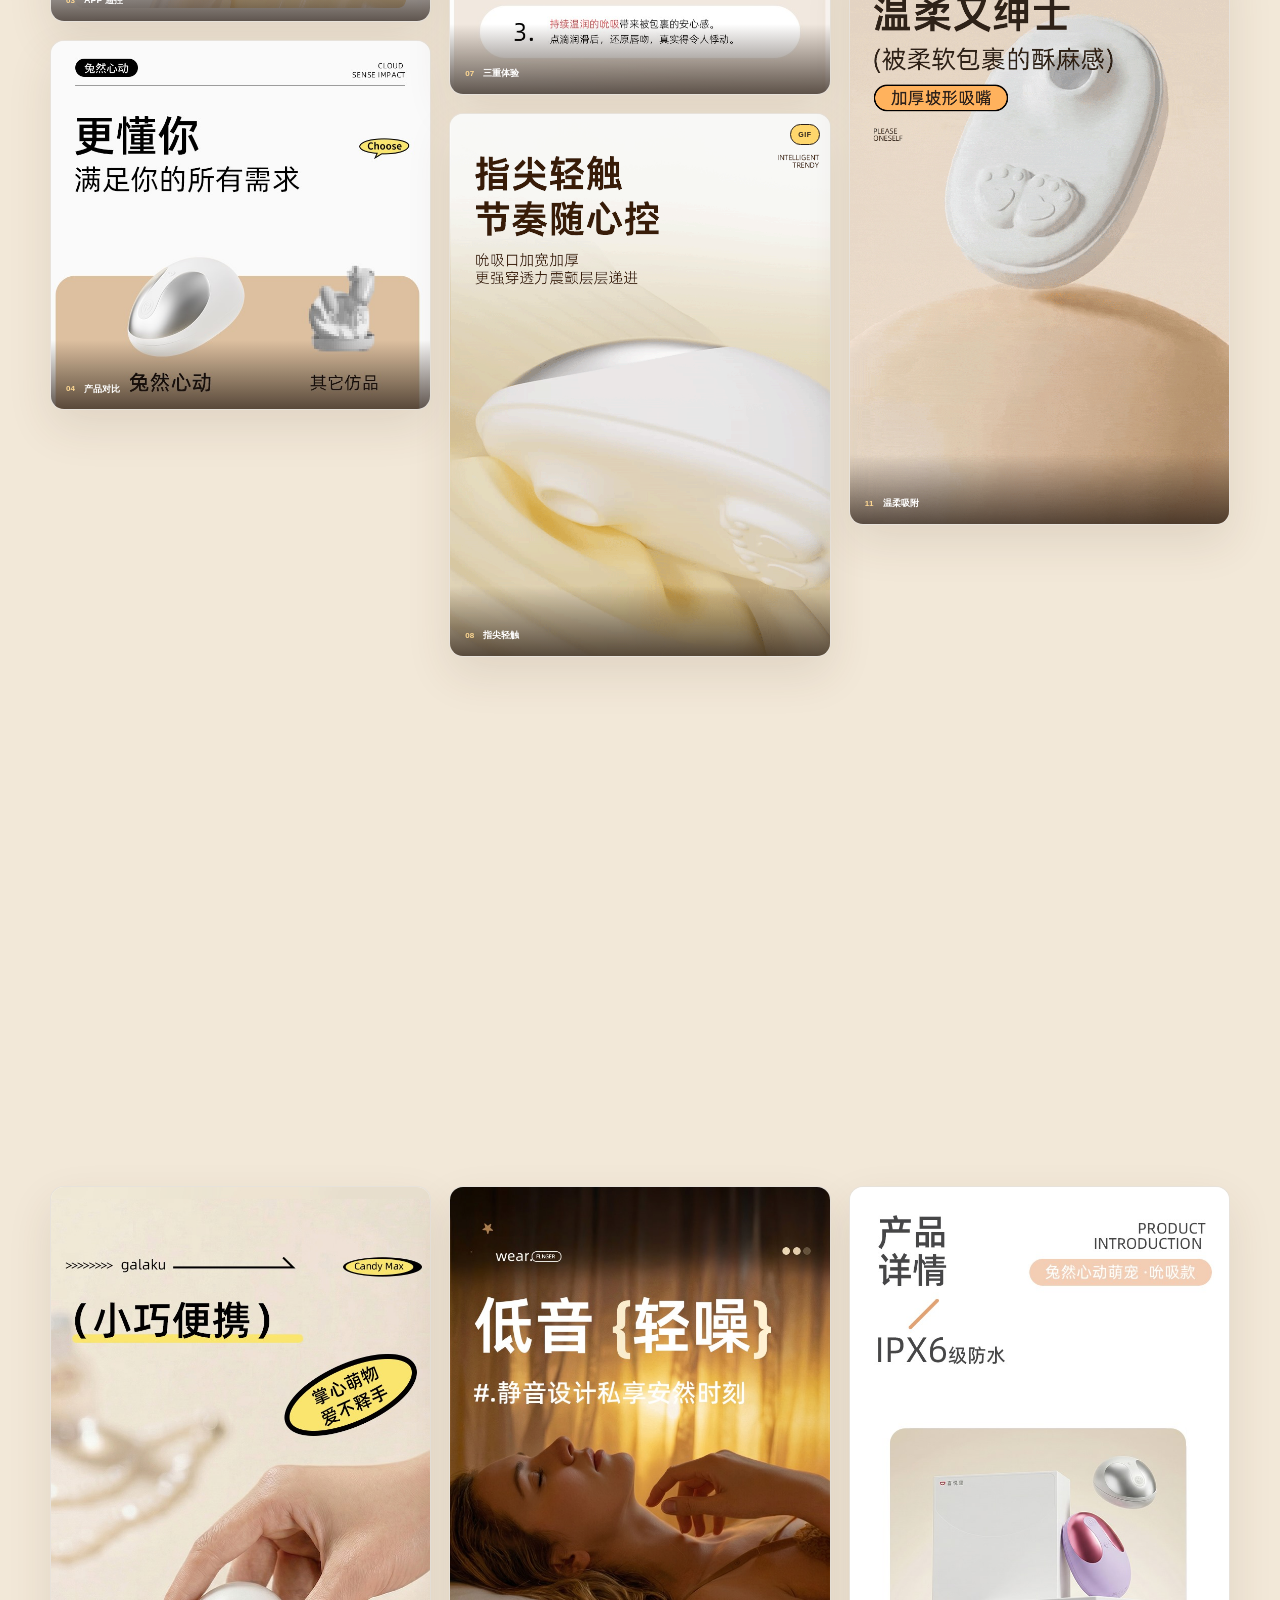
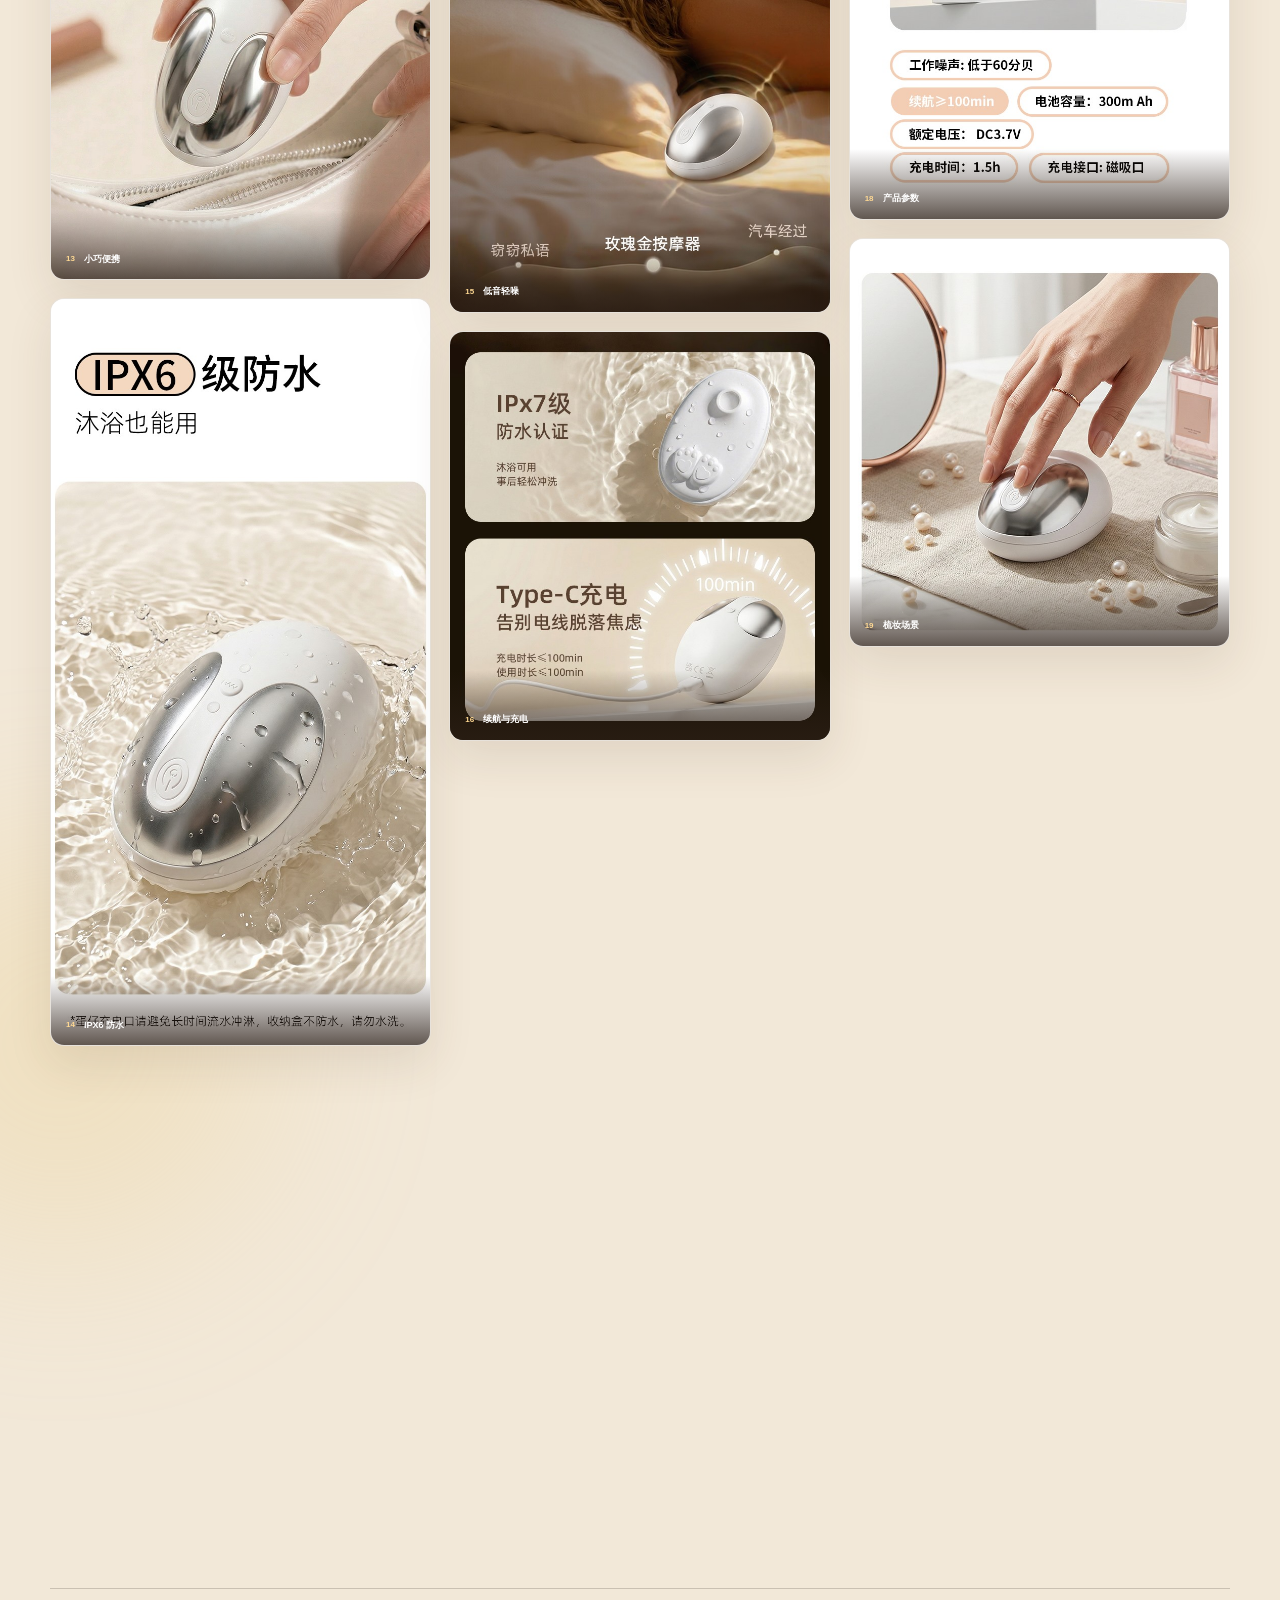
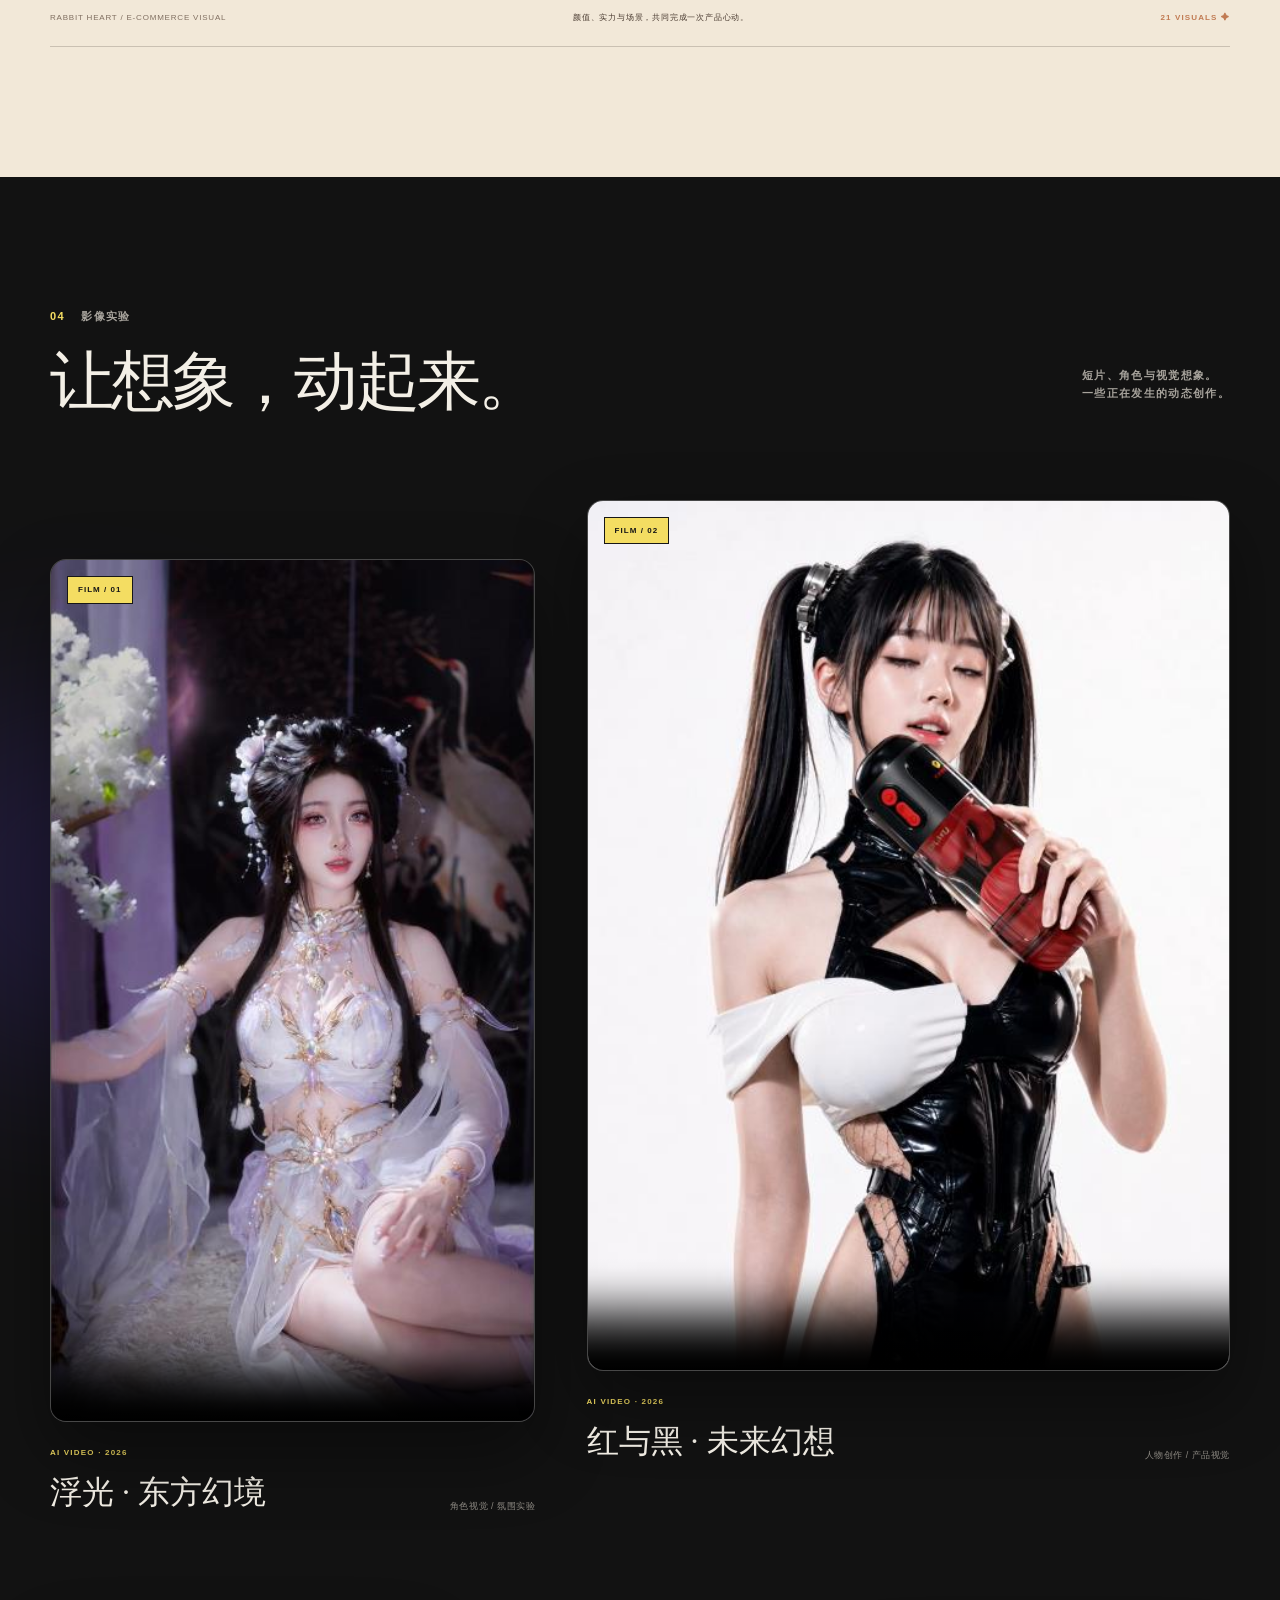
==== commit de536f0b: "Remove gallery item counts from the public portfolio" ====
--- a/index.html
+++ b/index.html
@@ -15,8 +15,8 @@
     />
     <link rel="stylesheet" href="styles.css" />
     <script src="script.js" defer></script>
-    <script type="module" src="gallery.mjs?v=20261004-2"></script>
-    <link rel="stylesheet" href="portfolio.css?v=20261004-2" />
+    <script type="module" src="gallery.mjs?v=20261005-3"></script>
+    <link rel="stylesheet" href="portfolio.css?v=20261005-3" />
     <link rel="stylesheet" href="trainer.css?v=20261005-2" />
     <noscript><style>.reveal { opacity: 1 !important; transform: none !important; }</style></noscript>
   </head>
--- a/portfolio.css
+++ b/portfolio.css
@@ -1,5 +1,6 @@
 .library-manage,.library-more{display:inline-flex;align-items:center;justify-content:center;min-height:44px;padding:10px 20px;border:1px solid var(--line);border-radius:999px;font-size:14px;font-weight:600;background:var(--white);cursor:pointer}
-.library-controls{display:flex;justify-content:space-between;align-items:center;gap:20px;flex-wrap:wrap;margin:32px 0 16px}
+.library-controls{display:flex;justify-content:space-between;align-items:center;gap:20px;flex-wrap:wrap;margin:32px 0 24px}
+.library-status:empty{display:none}
 .library-filters{display:flex;gap:8px;flex-wrap:wrap}.library-filters button{border:1px solid var(--line);border-radius:30px;padding:10px 18px;min-height:44px;background:transparent;cursor:pointer;font-size:14px}.library-filters [aria-pressed="true"]{background:var(--ink);color:var(--paper);border-color:var(--ink)}
 .library-category{display:flex;align-items:center;gap:12px;font-size:14px}.library-category select{max-width:210px;font:inherit;color:var(--ink);background:var(--white);border:1px solid var(--line);border-radius:10px;padding:10px;min-height:44px}
 .library-status{color:var(--muted);font-size:14px;margin:12px 0 24px}.library-grid{display:grid;grid-template-columns:repeat(3,minmax(0,1fr));gap:28px 22px}.library-card{padding:0;text-align:left;border:1px solid var(--line);background:var(--white);border-radius:18px;overflow:hidden;cursor:pointer;transition:transform .2s,border-color .2s}.library-card:hover{transform:translateY(-4px);border-color:var(--purple)}.library-cover{aspect-ratio:4/3;background:var(--paper-deep);position:relative;overflow:hidden}.library-cover img,.library-cover video{width:100%;height:100%;object-fit:cover;display:block}.library-kind{position:absolute;left:12px;bottom:12px;background:#171717df;color:white;border-radius:20px;padding:4px 12px;font-size:12px}.library-caption{padding:18px 20px;position:relative}.library-caption small{font-size:12px;color:var(--muted)}.library-caption h3{font-size:18px;margin:6px 0 0;line-height:1.5;overflow-wrap:anywhere}.has-prompt{display:inline-block;font-size:12px;color:var(--purple);margin-top:8px}.library-more{display:flex;margin:30px auto 0}.library-more[hidden]{display:none}
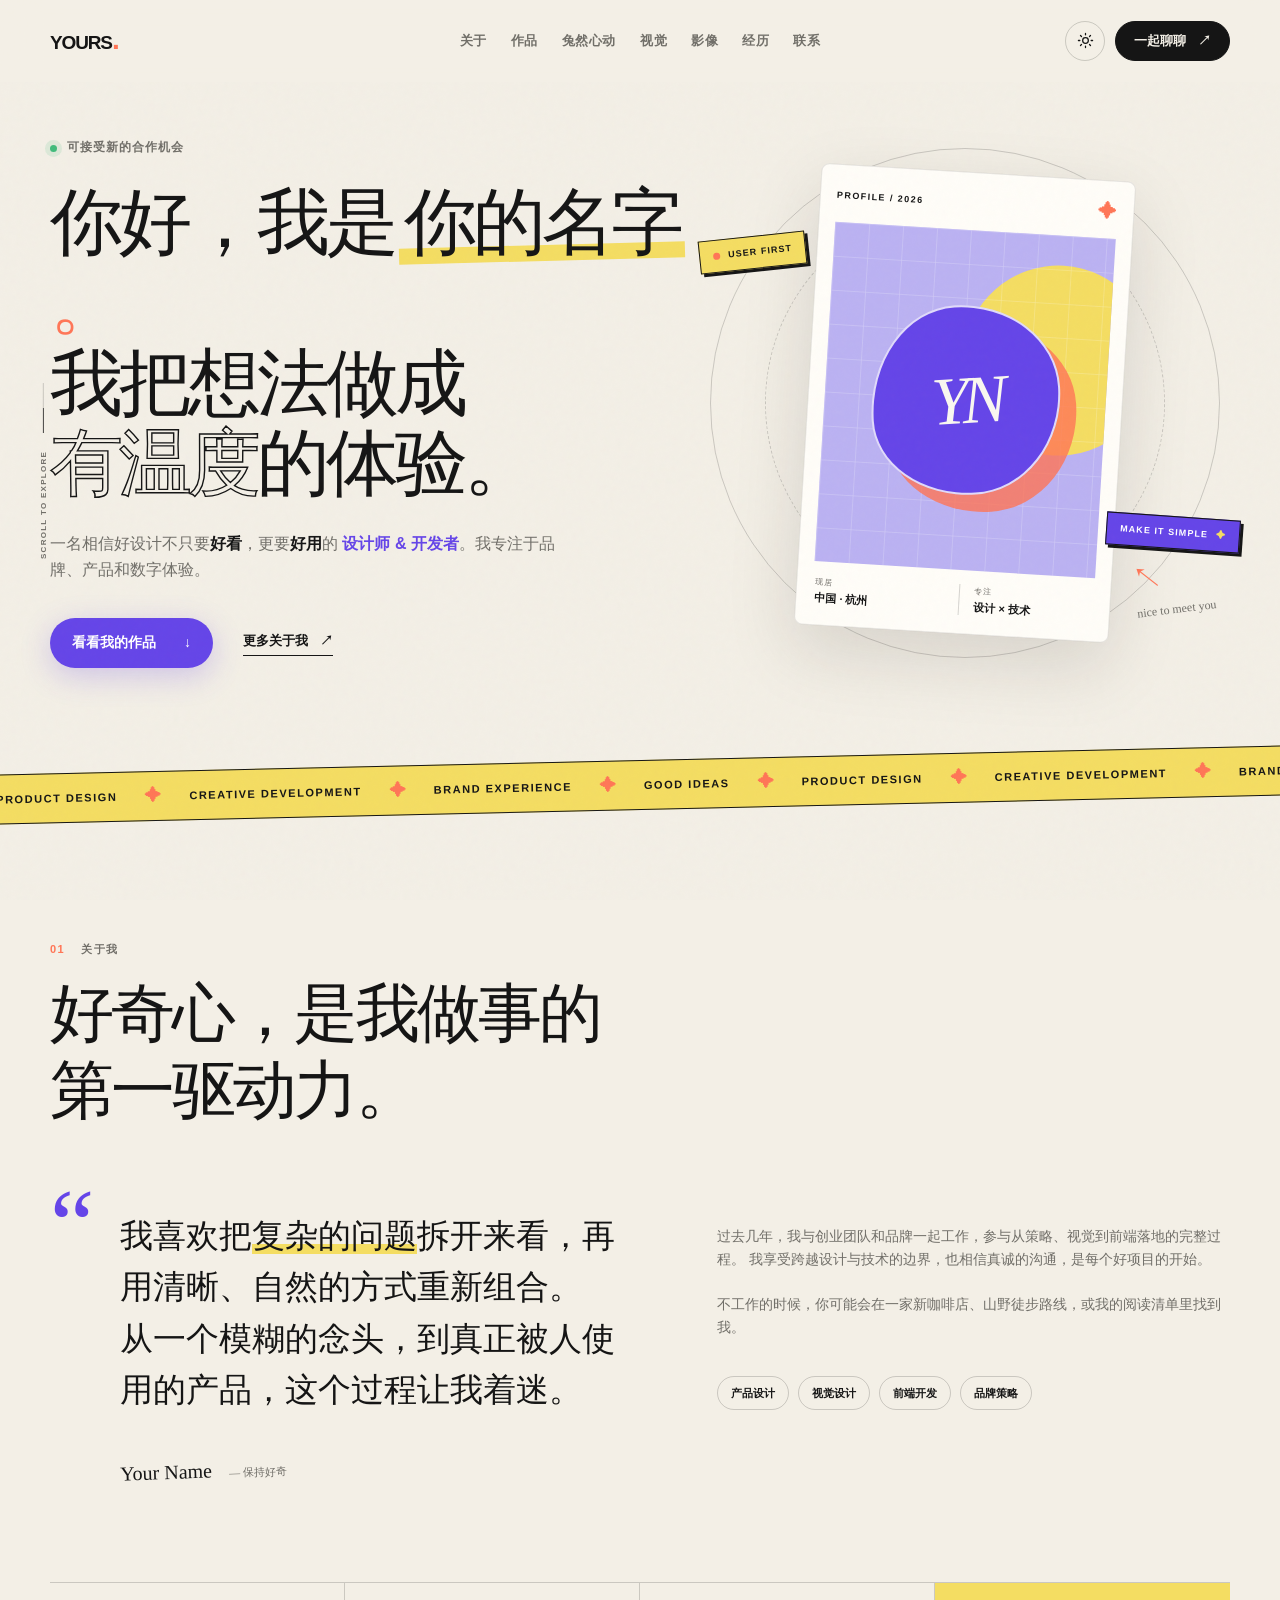
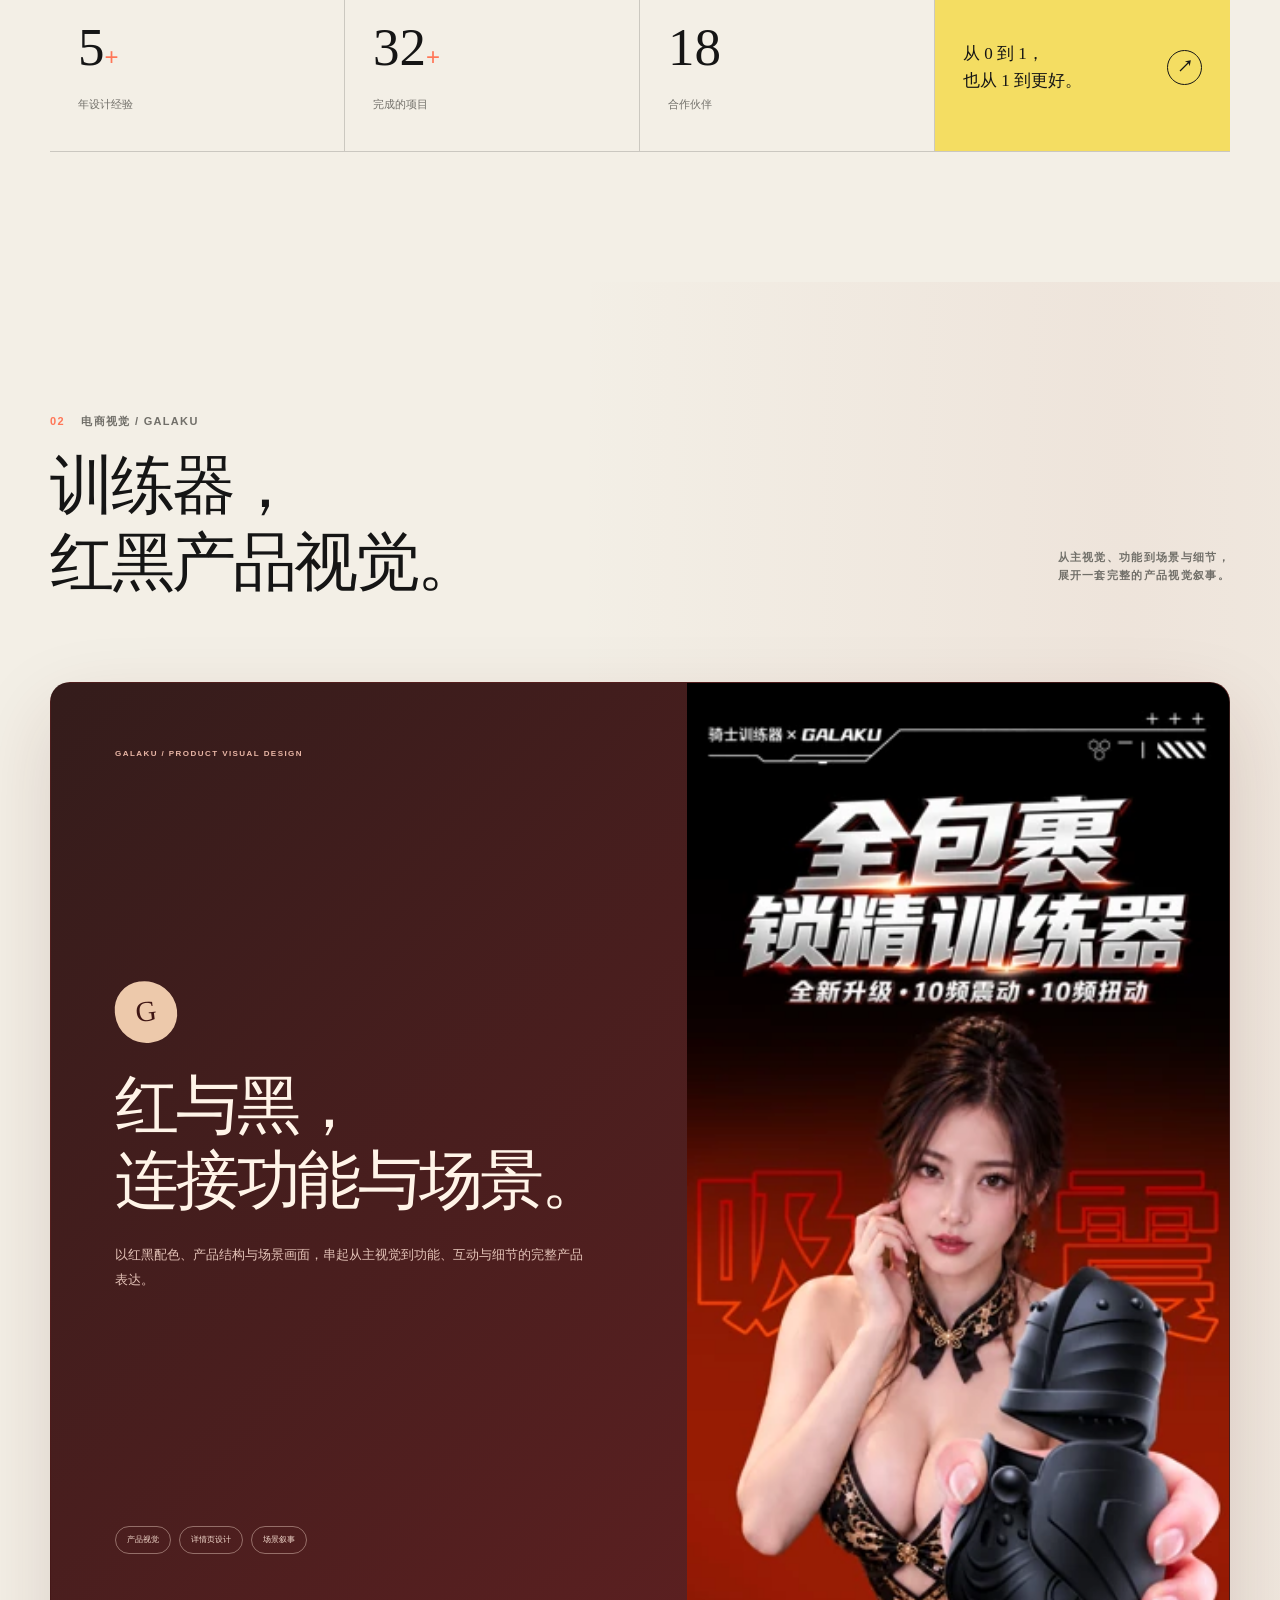
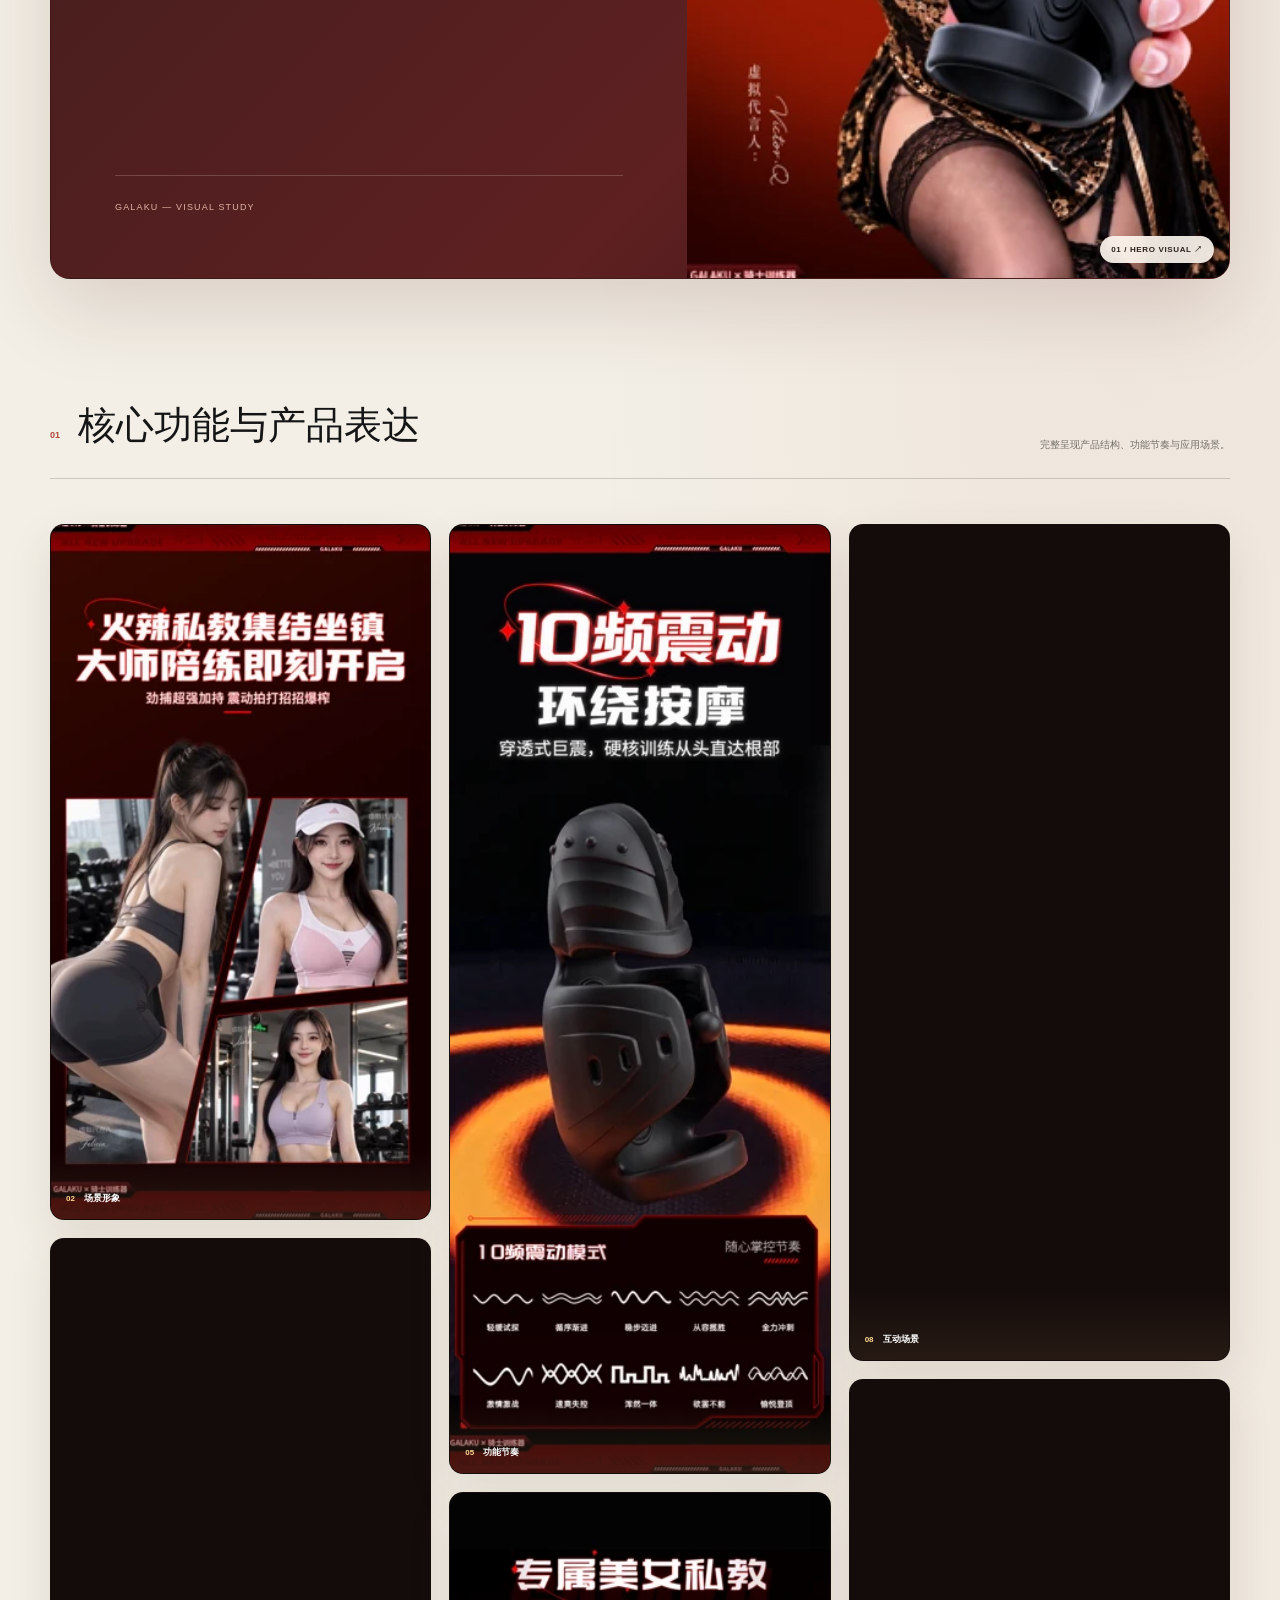
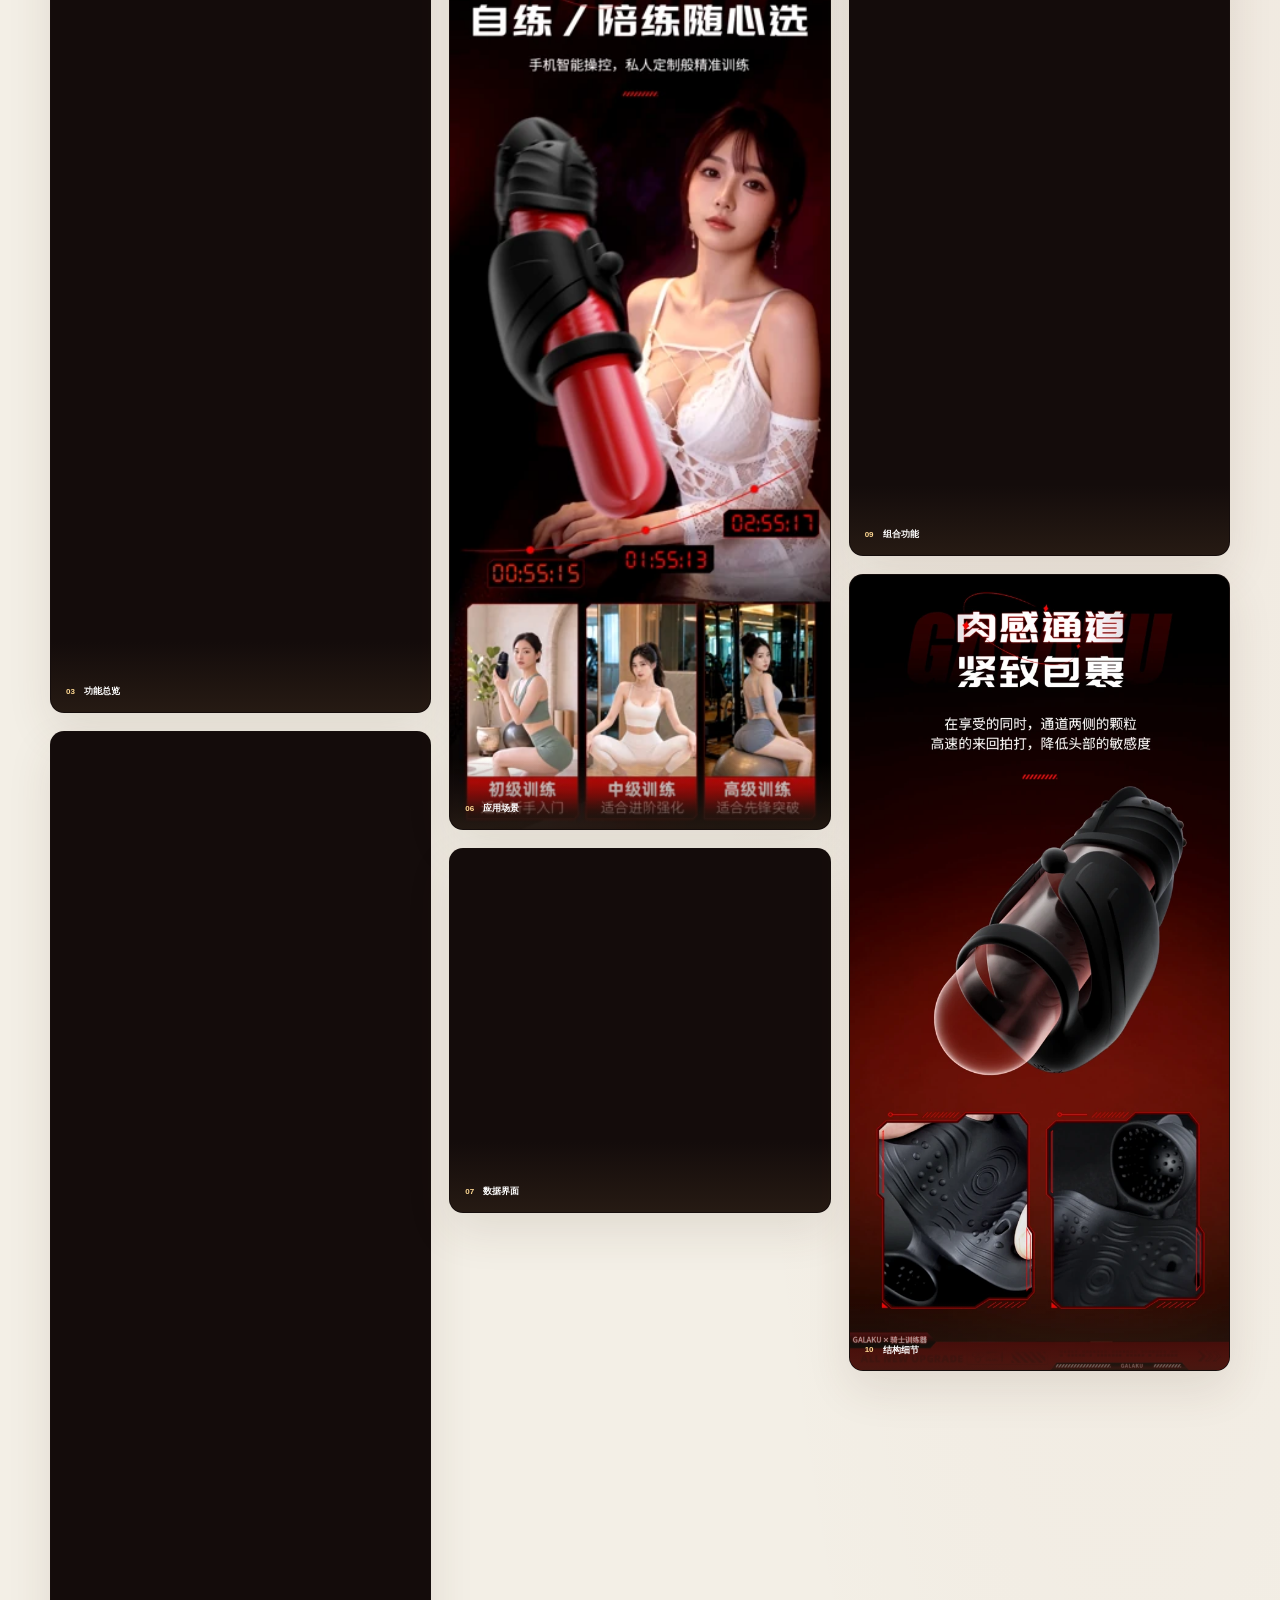
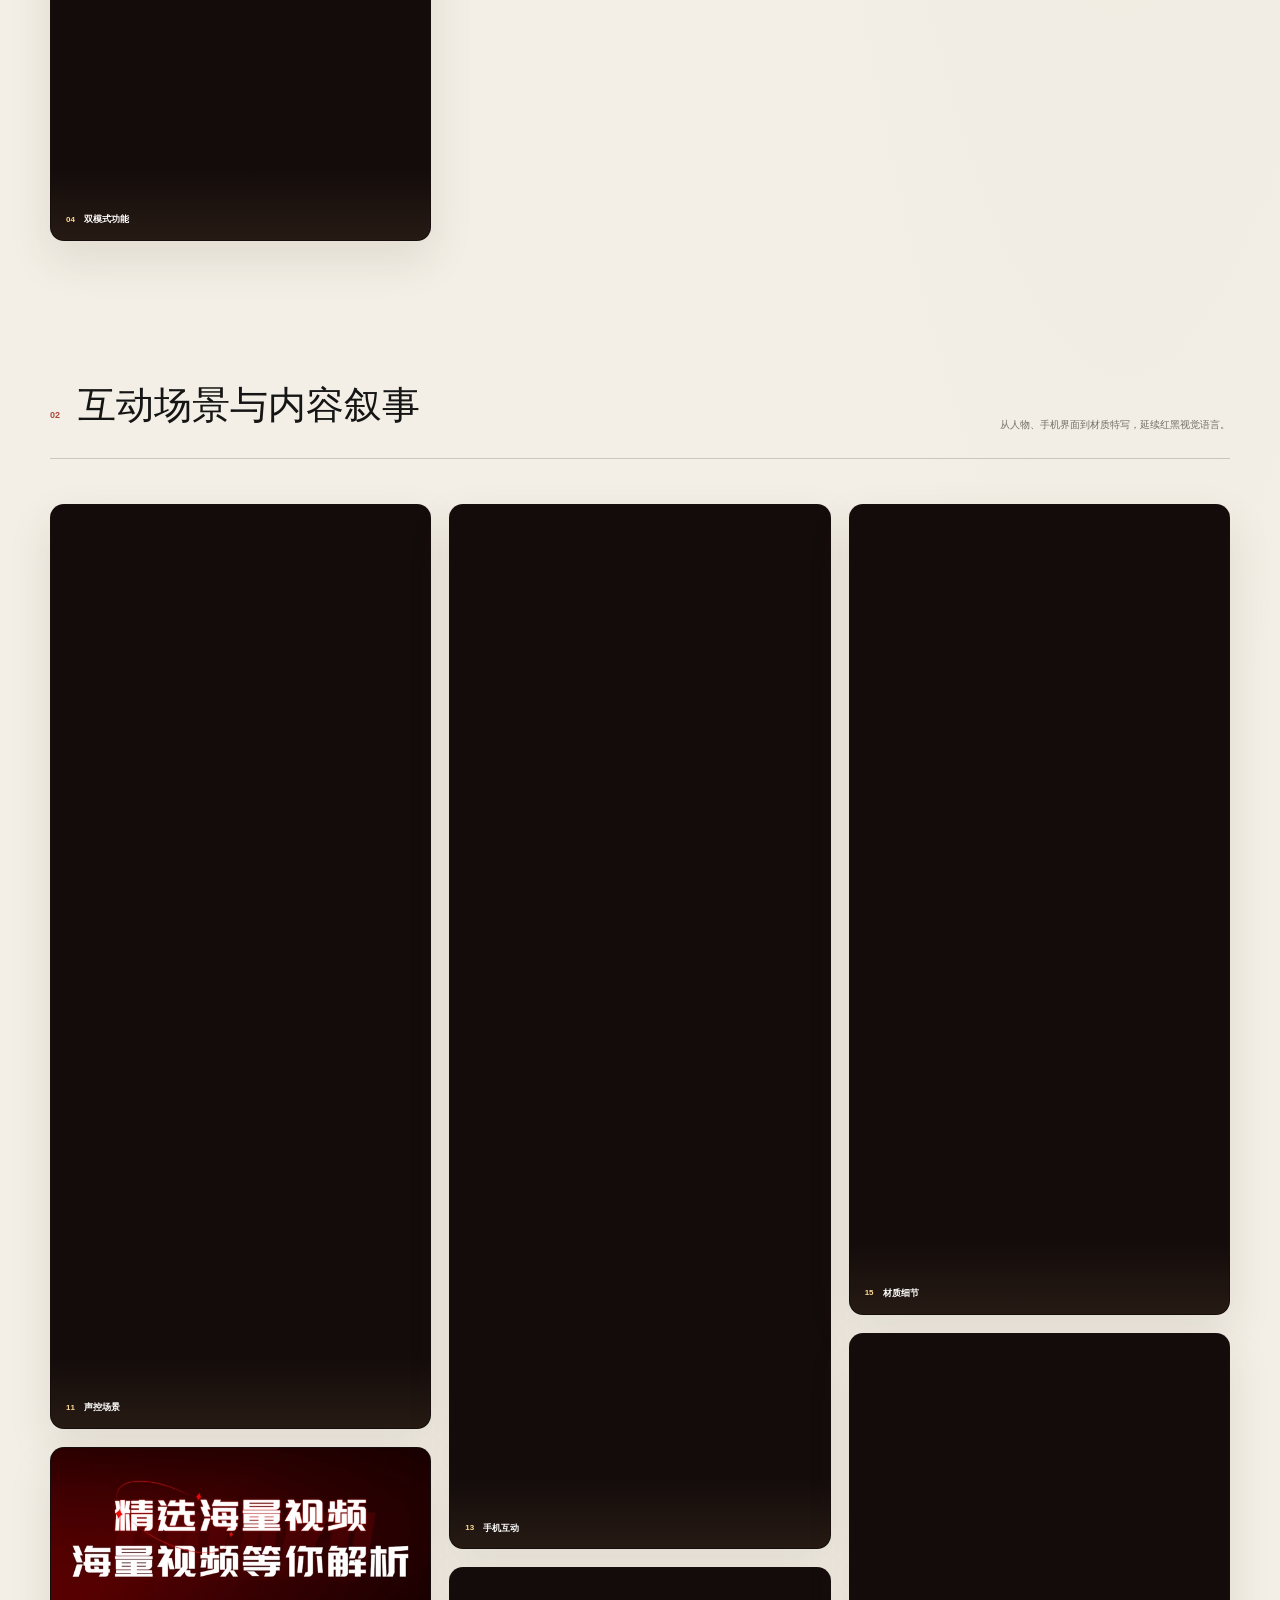
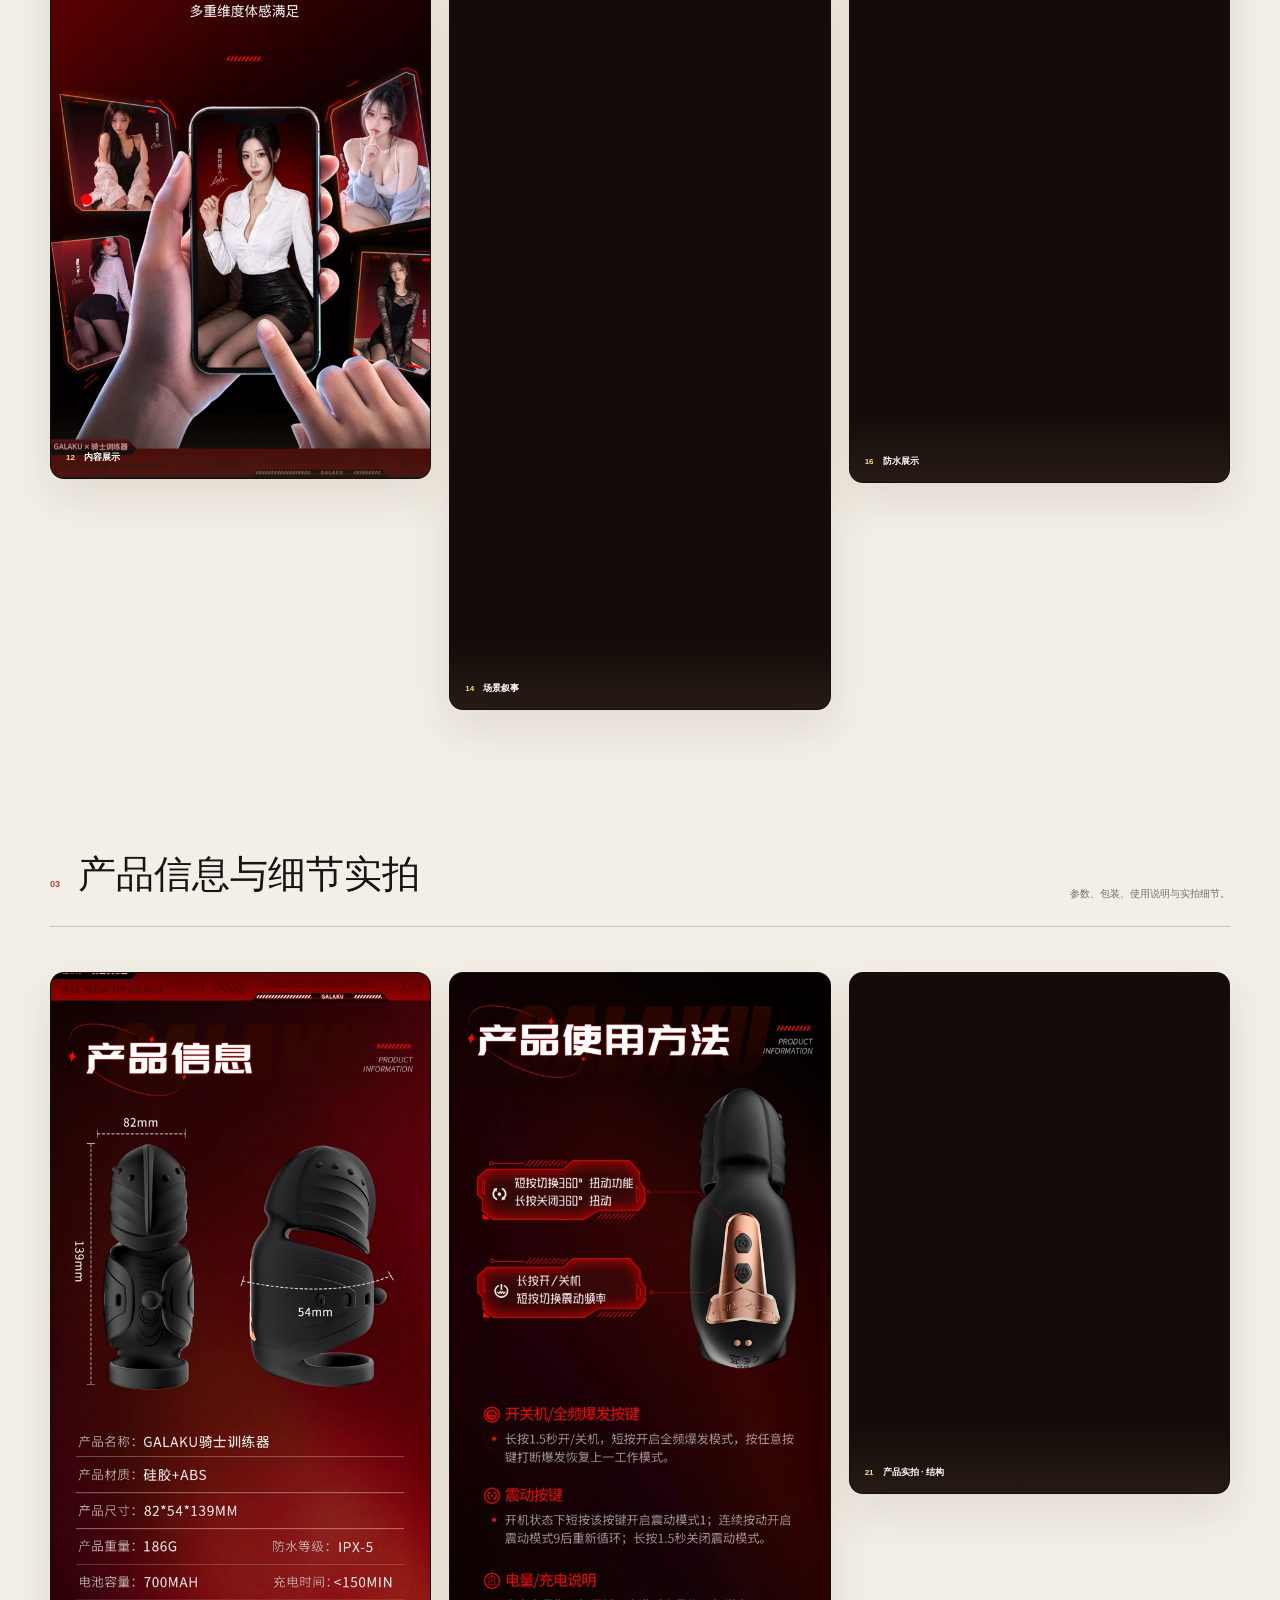
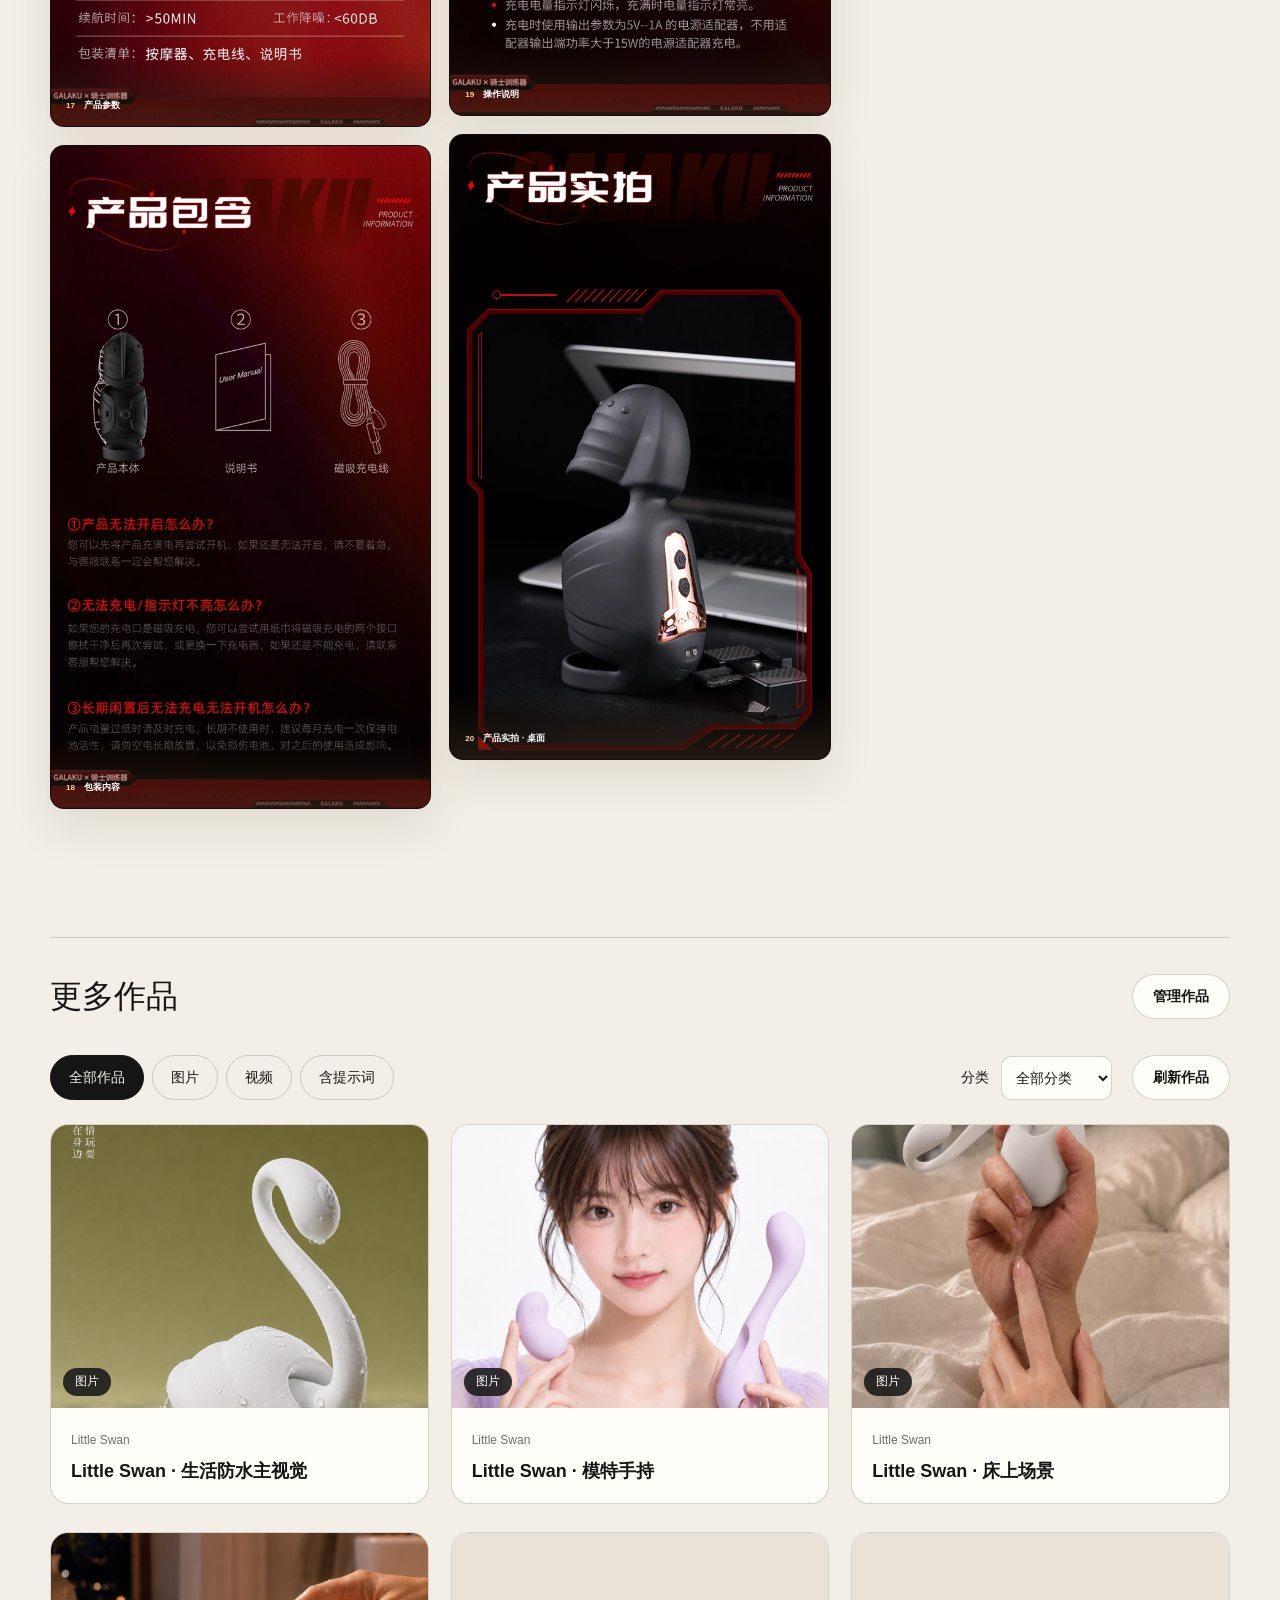
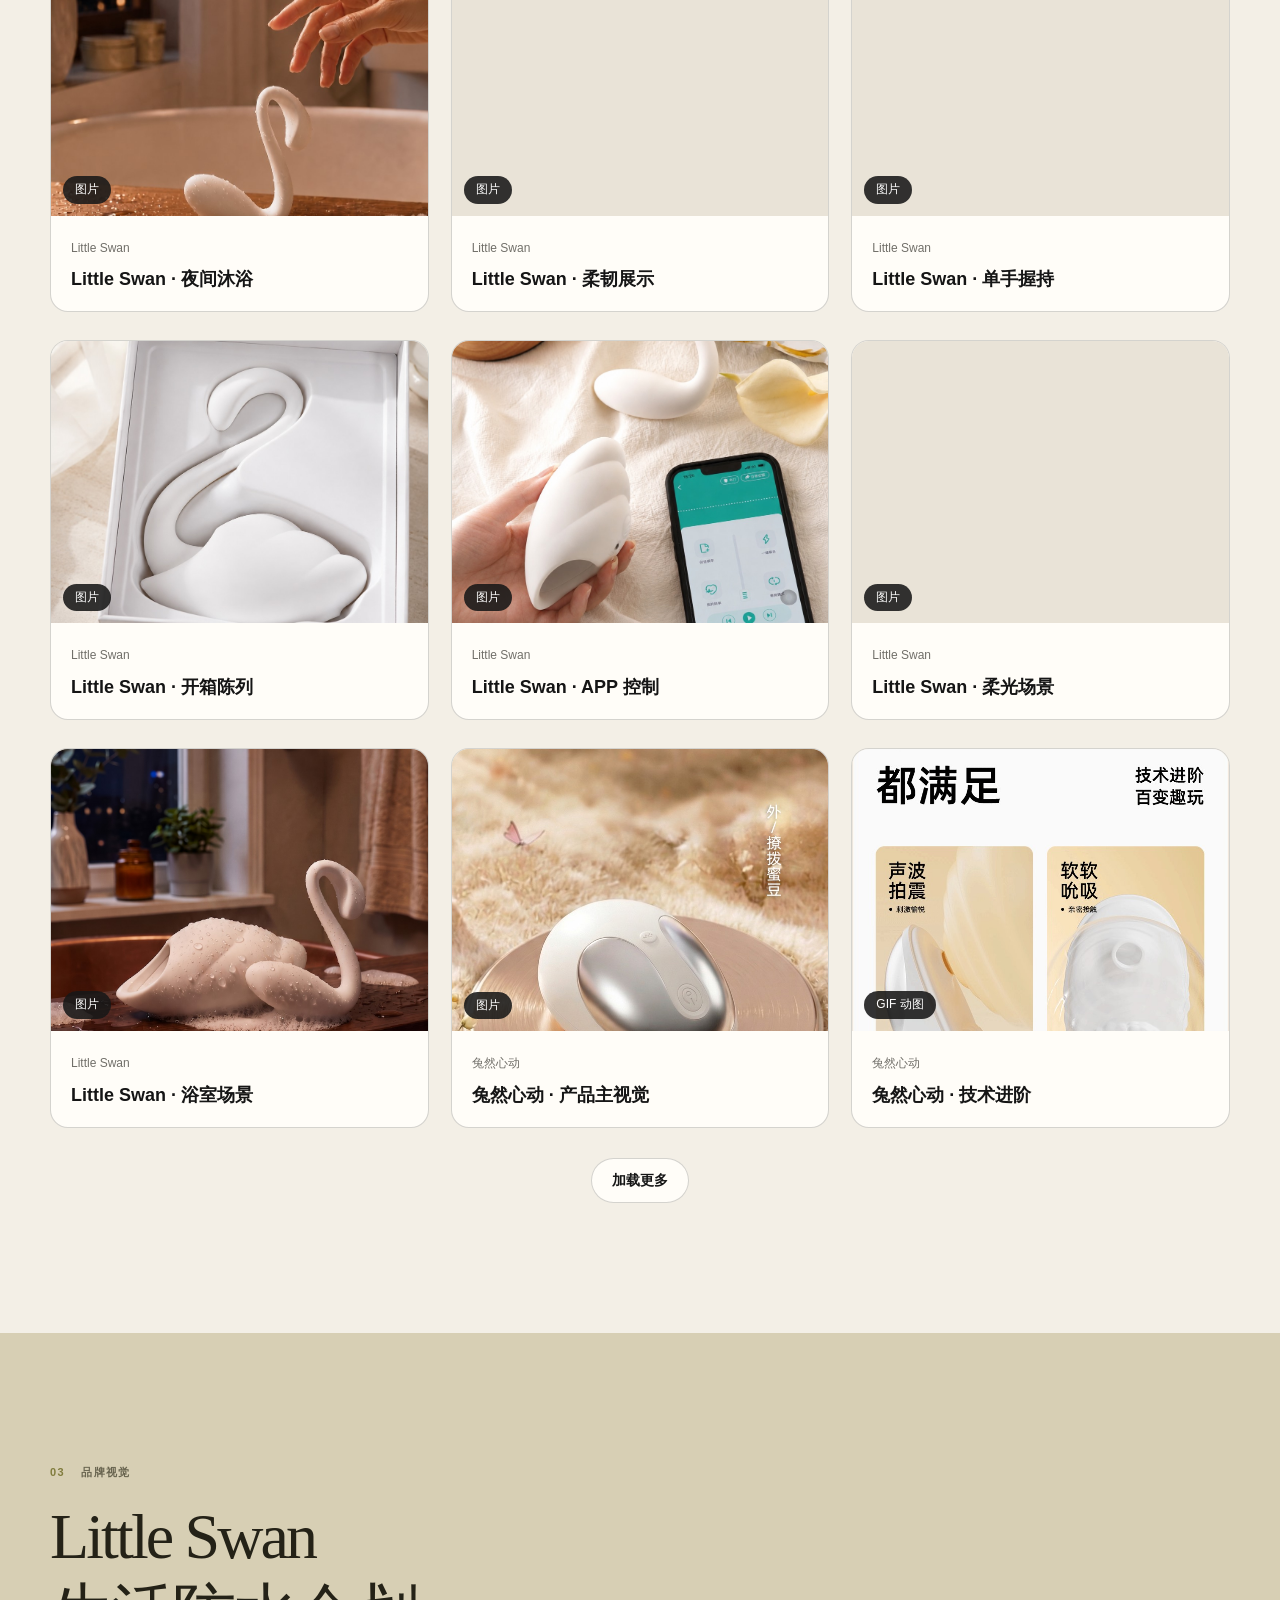
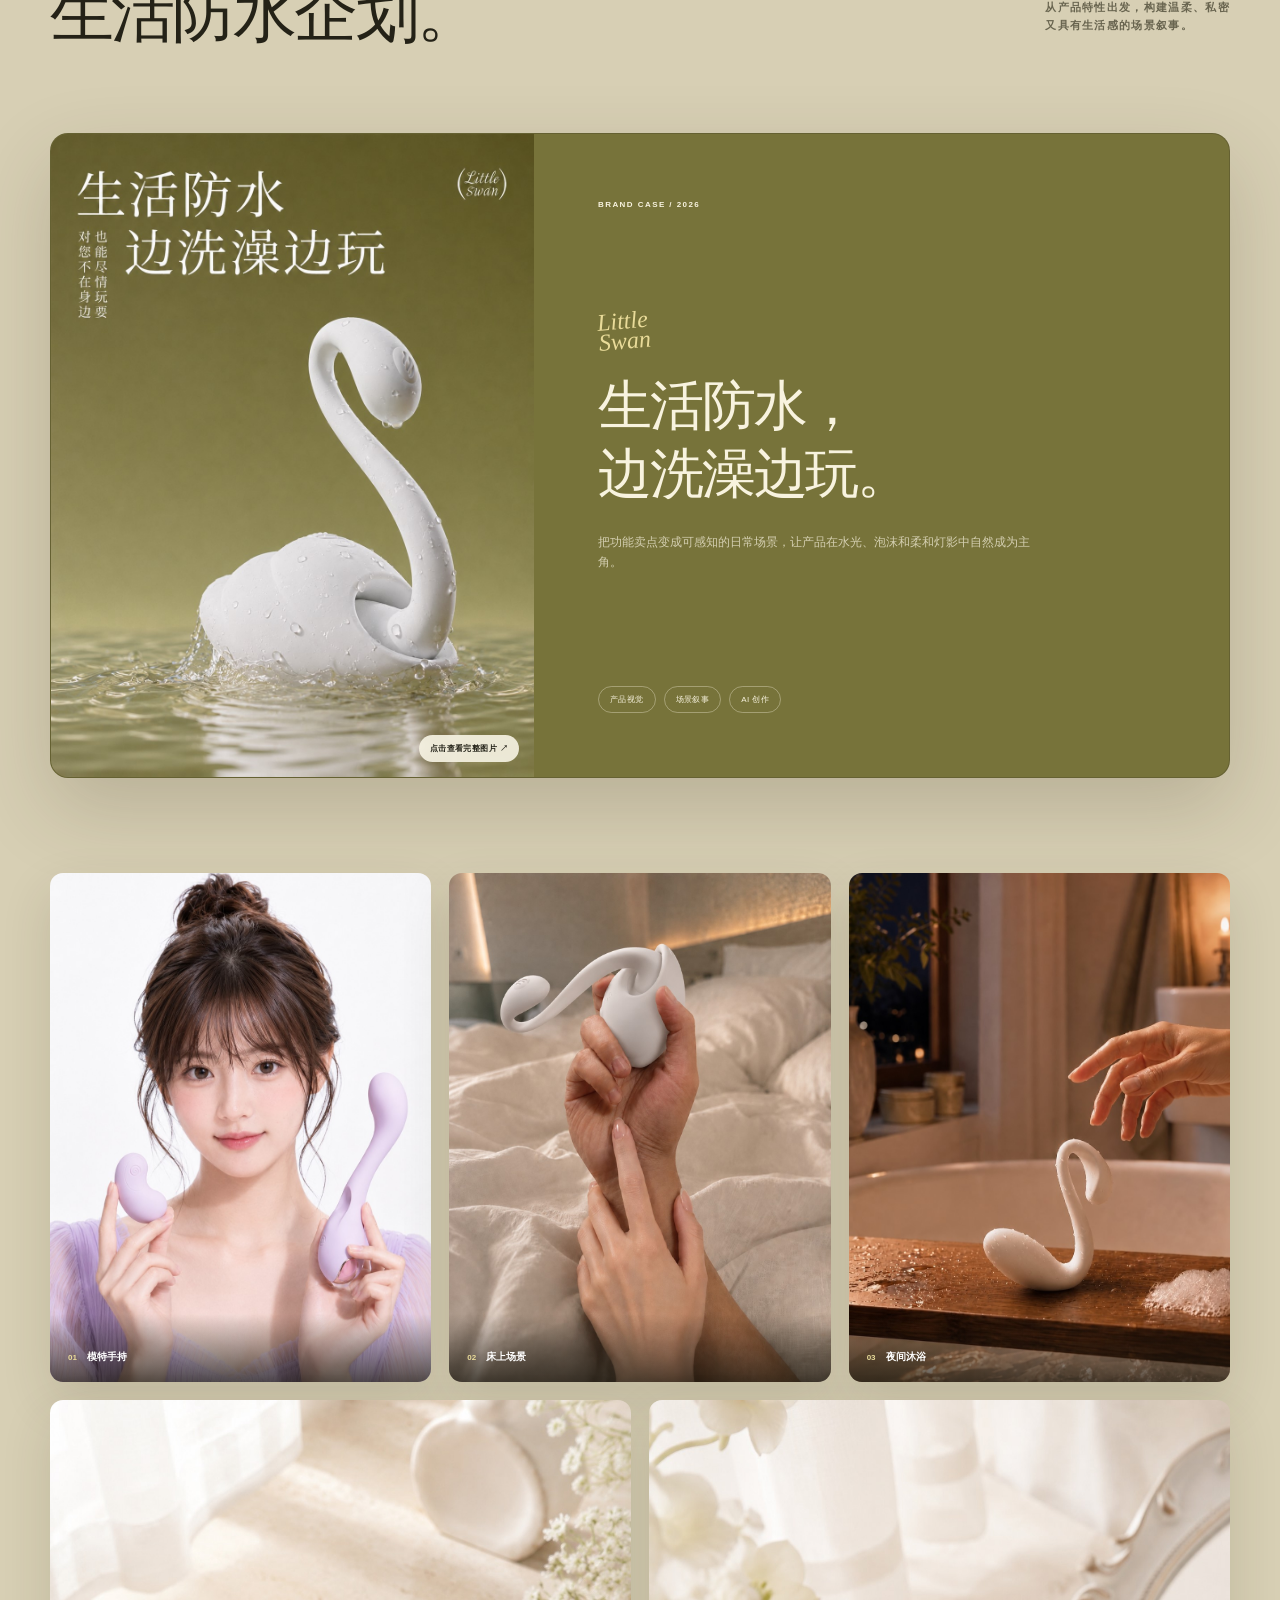
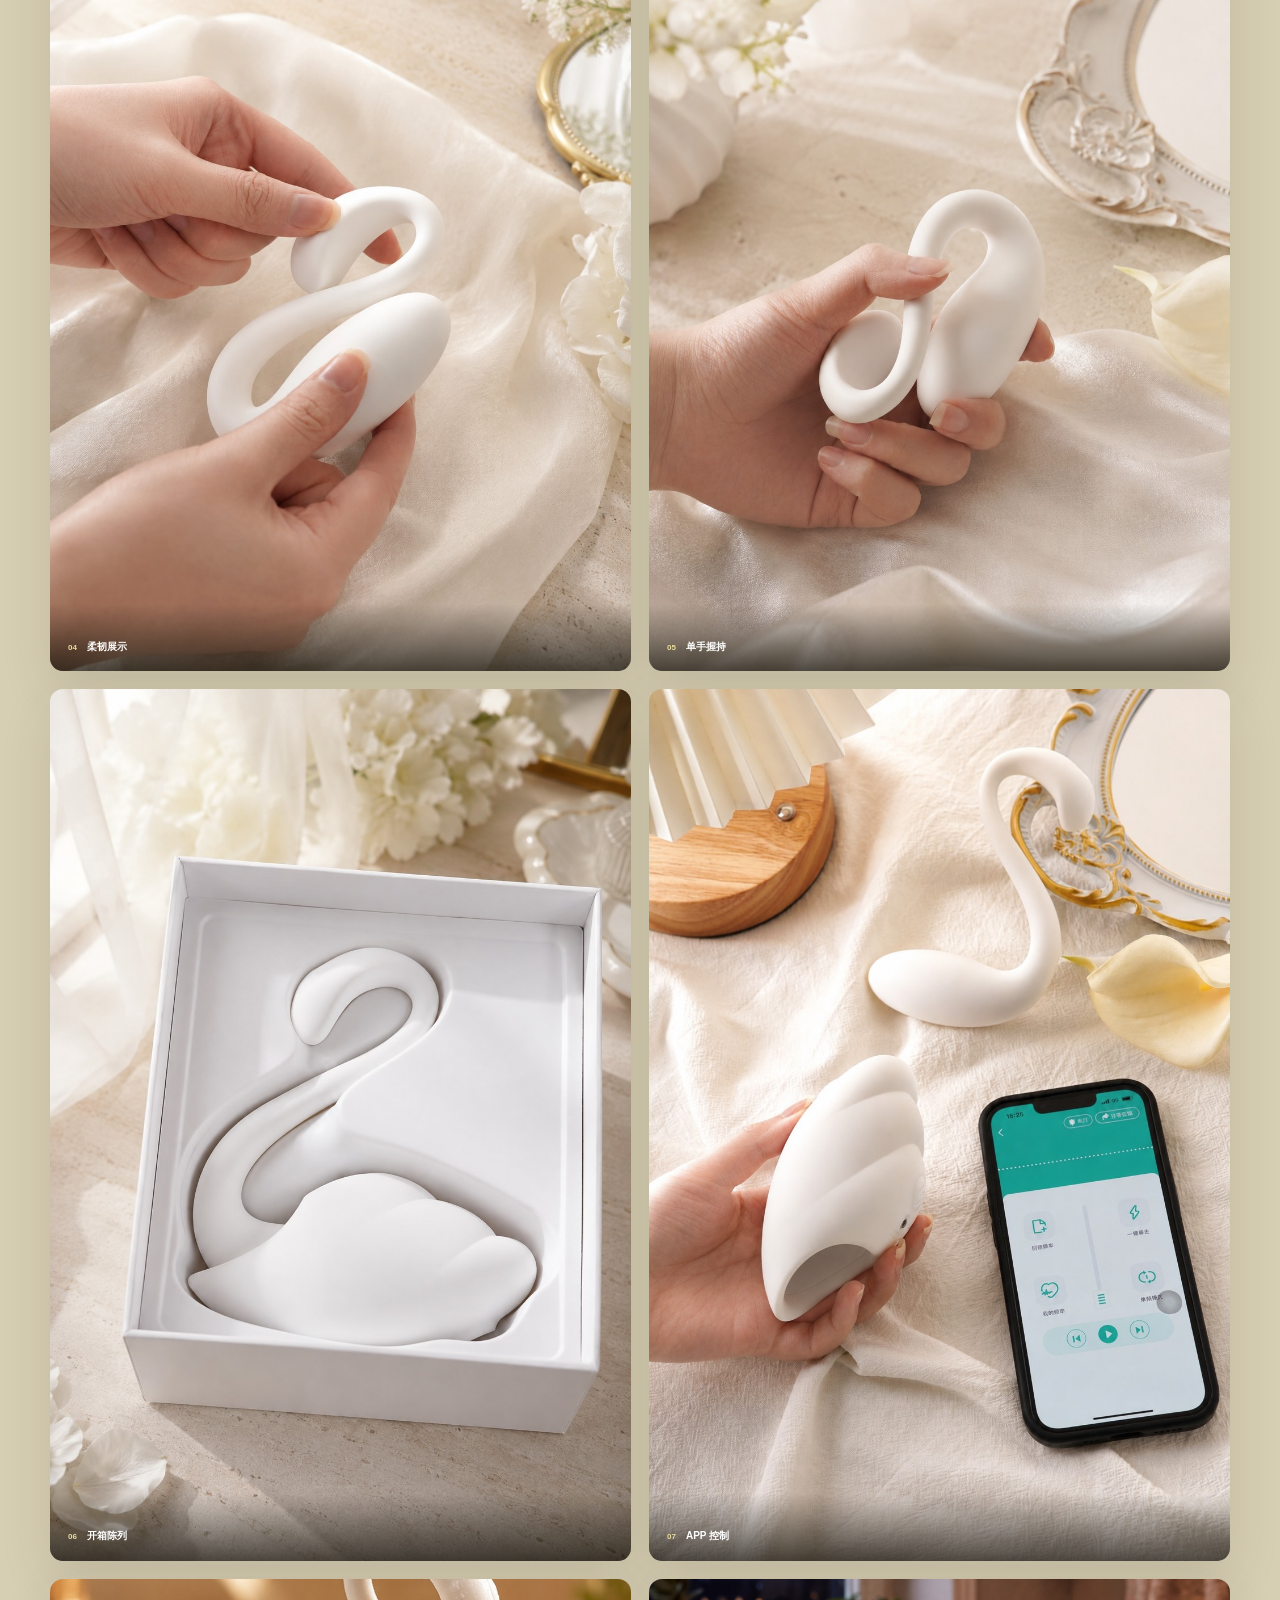
==== commit 801dd26b: "Show complete trainer case directly on portfolio homepage" ====
--- a/index.html
+++ b/index.html
@@ -17,7 +17,7 @@
     <script src="script.js" defer></script>
     <script type="module" src="gallery.mjs?v=20261005-3"></script>
     <link rel="stylesheet" href="portfolio.css?v=20261005-3" />
-    <link rel="stylesheet" href="trainer.css?v=20261005-2" />
+    <link rel="stylesheet" href="trainer-home.css?v=20261005-1" />
     <noscript><style>.reveal { opacity: 1 !important; transform: none !important; }</style></noscript>
   </head>
   <body>
@@ -178,24 +178,114 @@
         </div>
       </section>
 
-      <section class="work section" id="work" aria-labelledby="work-title">
+      <section class="work section trainer-work" id="work" aria-labelledby="work-title">
         <div class="shell">
           <div class="section-heading heading-row">
-            <div><p><span>02</span> 作品集</p><h2 id="work-title">把想象，留在这里。</h2></div>
-            <a class="library-manage" href="admin.html">管理作品</a>
-          </div>
-          <article class="trainer-feature" aria-labelledby="trainer-feature-title">
-            <div class="trainer-feature-copy">
-              <p class="trainer-feature-kicker">FEATURED PROJECT / GALAKU</p>
-              <h3 id="trainer-feature-title">训练器<br />产品视觉。</h3>
-              <p>从主视觉、功能表达，到互动场景与产品细节，一套完整的详情页视觉呈现。</p>
-              <a href="trainer.html">查看完整案例 <span aria-hidden="true">↗</span></a>
-            </div>
-            <a class="trainer-feature-art" href="trainer.html" aria-label="查看 GALAKU 训练器完整案例">
-              <img src="assets/images/trainer/01-620.webp" width="941" height="2077" alt="GALAKU 训练器产品主视觉" loading="lazy" decoding="async" />
-              <img src="assets/images/trainer/05-620.webp" width="941" height="2354" alt="红黑配色的训练器功能视觉" loading="lazy" decoding="async" />
-            </a>
+            <div><p><span>02</span> 电商视觉 / GALAKU</p><h2 id="work-title">训练器，<br />红黑产品视觉。</h2></div>
+            <p class="heading-aside">从主视觉、功能到场景与细节，<br />展开一套完整的产品视觉叙事。</p>
+          </div>
+          <article class="trainer-inline" id="trainer" aria-labelledby="work-title">
+          <div class="bunny-lead trainer-home-lead">
+            <div class="bunny-lead-copy">
+              <div class="bunny-kicker">GALAKU / PRODUCT VISUAL DESIGN</div>
+              <div><div class="bunny-mark" aria-hidden="true">G</div><h3>红与黑，<br />连接功能与场景。</h3><p>以红黑配色、产品结构与场景画面，串起从主视觉到功能、互动与细节的完整产品表达。</p></div>
+              <div class="bunny-tags"><span>产品视觉</span><span>详情页设计</span><span>场景叙事</span></div>
+              <p class="trainer-home-signature">GALAKU — VISUAL STUDY</p>
+            </div>
+            <button class="gallery-trigger bunny-lead-media trainer-home-cover" type="button" data-image="assets/images/trainer/originals/01.png" data-caption="GALAKU 训练器 · 主视觉" aria-label="放大查看训练器主视觉">
+              <img src="assets/images/trainer/01.webp" srcset="assets/images/trainer/01-310.webp 310w, assets/images/trainer/01-620.webp 620w, assets/images/trainer/01.webp 941w" sizes="(max-width: 760px) calc(100vw - 48px), 540px" width="941" height="2077" alt="GALAKU 训练器 · 主视觉" loading="lazy" decoding="async" />
+              <span>01 / HERO VISUAL ↗</span>
+            </button>
+          </div>
+          <section class="trainer-home-chapter" id="trainer-features" aria-labelledby="trainer-features-title">
+            <div class="bunny-story-heading"><div><span>01</span><h3 id="trainer-features-title">核心功能与产品表达</h3></div><p>完整呈现产品结构、功能节奏与应用场景。</p></div>
+            <div class="bunny-gallery" aria-label="训练器核心功能与产品表达"><button class="gallery-trigger bunny-tile" type="button" data-image="assets/images/trainer/originals/02.png" data-caption="GALAKU 训练器 · 场景形象" aria-label="放大查看训练器场景形象">
+              <img src="assets/images/trainer/02.webp" srcset="assets/images/trainer/02-310.webp 310w, assets/images/trainer/02-620.webp 620w, assets/images/trainer/02.webp 941w" sizes="(max-width: 760px) calc(100vw - 48px), (max-width: 1100px) calc((100vw - 66px) / 2), 385px" width="941" height="1721" alt="GALAKU 训练器 · 场景形象" loading="lazy" decoding="async" />
+              <span><b>02</b> 场景形象</span>
+            </button>
+<button class="gallery-trigger bunny-tile" type="button" data-image="assets/images/trainer/originals/03.png" data-caption="GALAKU 训练器 · 功能总览" aria-label="放大查看训练器功能总览">
+              <img src="assets/images/trainer/03.webp" srcset="assets/images/trainer/03-310.webp 310w, assets/images/trainer/03-620.webp 620w, assets/images/trainer/03.webp 941w" sizes="(max-width: 760px) calc(100vw - 48px), (max-width: 1100px) calc((100vw - 66px) / 2), 385px" width="941" height="2663" alt="GALAKU 训练器 · 功能总览" loading="lazy" decoding="async" />
+              <span><b>03</b> 功能总览</span>
+            </button>
+<button class="gallery-trigger bunny-tile" type="button" data-image="assets/images/trainer/originals/04.png" data-caption="GALAKU 训练器 · 双模式功能" aria-label="放大查看训练器双模式功能">
+              <img src="assets/images/trainer/04.webp" srcset="assets/images/trainer/04-310.webp 310w, assets/images/trainer/04-620.webp 620w, assets/images/trainer/04.webp 941w" sizes="(max-width: 760px) calc(100vw - 48px), (max-width: 1100px) calc((100vw - 66px) / 2), 385px" width="941" height="2751" alt="GALAKU 训练器 · 双模式功能" loading="lazy" decoding="async" />
+              <span><b>04</b> 双模式功能</span>
+            </button>
+<button class="gallery-trigger bunny-tile" type="button" data-image="assets/images/trainer/originals/05.png" data-caption="GALAKU 训练器 · 功能节奏" aria-label="放大查看训练器功能节奏">
+              <img src="assets/images/trainer/05.webp" srcset="assets/images/trainer/05-310.webp 310w, assets/images/trainer/05-620.webp 620w, assets/images/trainer/05.webp 941w" sizes="(max-width: 760px) calc(100vw - 48px), (max-width: 1100px) calc((100vw - 66px) / 2), 385px" width="941" height="2354" alt="GALAKU 训练器 · 功能节奏" loading="lazy" decoding="async" />
+              <span><b>05</b> 功能节奏</span>
+            </button>
+<button class="gallery-trigger bunny-tile" type="button" data-image="assets/images/trainer/originals/06.png" data-caption="GALAKU 训练器 · 应用场景" aria-label="放大查看训练器应用场景">
+              <img src="assets/images/trainer/06.webp" srcset="assets/images/trainer/06-310.webp 310w, assets/images/trainer/06-620.webp 620w, assets/images/trainer/06.webp 941w" sizes="(max-width: 760px) calc(100vw - 48px), (max-width: 1100px) calc((100vw - 66px) / 2), 385px" width="941" height="2323" alt="GALAKU 训练器 · 应用场景" loading="lazy" decoding="async" />
+              <span><b>06</b> 应用场景</span>
+            </button>
+<button class="gallery-trigger bunny-tile" type="button" data-image="assets/images/trainer/originals/07.png" data-caption="GALAKU 训练器 · 数据界面" aria-label="放大查看训练器数据界面">
+              <img src="assets/images/trainer/07.webp" srcset="assets/images/trainer/07-310.webp 310w, assets/images/trainer/07-620.webp 620w, assets/images/trainer/07.webp 941w" sizes="(max-width: 760px) calc(100vw - 48px), (max-width: 1100px) calc((100vw - 66px) / 2), 385px" width="941" height="900" alt="GALAKU 训练器 · 数据界面" loading="lazy" decoding="async" />
+              <span><b>07</b> 数据界面</span>
+            </button>
+<button class="gallery-trigger bunny-tile" type="button" data-image="assets/images/trainer/originals/08.png" data-caption="GALAKU 训练器 · 互动场景" aria-label="放大查看训练器互动场景">
+              <img src="assets/images/trainer/08.webp" srcset="assets/images/trainer/08-310.webp 310w, assets/images/trainer/08-620.webp 620w, assets/images/trainer/08.webp 941w" sizes="(max-width: 760px) calc(100vw - 48px), (max-width: 1100px) calc((100vw - 66px) / 2), 385px" width="941" height="2072" alt="GALAKU 训练器 · 互动场景" loading="lazy" decoding="async" />
+              <span><b>08</b> 互动场景</span>
+            </button>
+<button class="gallery-trigger bunny-tile" type="button" data-image="assets/images/trainer/originals/09.png" data-caption="GALAKU 训练器 · 组合功能" aria-label="放大查看训练器组合功能">
+              <img src="assets/images/trainer/09.webp" srcset="assets/images/trainer/09-310.webp 310w, assets/images/trainer/09-620.webp 620w, assets/images/trainer/09.webp 941w" sizes="(max-width: 760px) calc(100vw - 48px), (max-width: 1100px) calc((100vw - 66px) / 2), 385px" width="941" height="1923" alt="GALAKU 训练器 · 组合功能" loading="lazy" decoding="async" />
+              <span><b>09</b> 组合功能</span>
+            </button>
+<button class="gallery-trigger bunny-tile" type="button" data-image="assets/images/trainer/originals/10.png" data-caption="GALAKU 训练器 · 结构细节" aria-label="放大查看训练器结构细节">
+              <img src="assets/images/trainer/10.webp" srcset="assets/images/trainer/10-310.webp 310w, assets/images/trainer/10-620.webp 620w, assets/images/trainer/10.webp 941w" sizes="(max-width: 760px) calc(100vw - 48px), (max-width: 1100px) calc((100vw - 66px) / 2), 385px" width="941" height="1973" alt="GALAKU 训练器 · 结构细节" loading="lazy" decoding="async" />
+              <span><b>10</b> 结构细节</span>
+            </button></div>
+          </section> <section class="trainer-home-chapter" id="trainer-scenes" aria-labelledby="trainer-scenes-title">
+            <div class="bunny-story-heading"><div><span>02</span><h3 id="trainer-scenes-title">互动场景与内容叙事</h3></div><p>从人物、手机界面到材质特写，延续红黑视觉语言。</p></div>
+            <div class="bunny-gallery" aria-label="训练器互动场景与内容叙事"><button class="gallery-trigger bunny-tile" type="button" data-image="assets/images/trainer/originals/11.png" data-caption="GALAKU 训练器 · 声控场景" aria-label="放大查看训练器声控场景">
+              <img src="assets/images/trainer/11.webp" srcset="assets/images/trainer/11-310.webp 310w, assets/images/trainer/11-620.webp 620w, assets/images/trainer/11.webp 941w" sizes="(max-width: 760px) calc(100vw - 48px), (max-width: 1100px) calc((100vw - 66px) / 2), 385px" width="941" height="2291" alt="GALAKU 训练器 · 声控场景" loading="lazy" decoding="async" />
+              <span><b>11</b> 声控场景</span>
+            </button>
+<button class="gallery-trigger bunny-tile" type="button" data-image="assets/images/trainer/originals/12.png" data-caption="GALAKU 训练器 · 内容展示" aria-label="放大查看训练器内容展示">
+              <img src="assets/images/trainer/12.webp" srcset="assets/images/trainer/12-310.webp 310w, assets/images/trainer/12-620.webp 620w, assets/images/trainer/12.webp 941w" sizes="(max-width: 760px) calc(100vw - 48px), (max-width: 1100px) calc((100vw - 66px) / 2), 385px" width="941" height="1563" alt="GALAKU 训练器 · 内容展示" loading="lazy" decoding="async" />
+              <span><b>12</b> 内容展示</span>
+            </button>
+<button class="gallery-trigger bunny-tile" type="button" data-image="assets/images/trainer/originals/13.png" data-caption="GALAKU 训练器 · 手机互动" aria-label="放大查看训练器手机互动">
+              <img src="assets/images/trainer/13.webp" srcset="assets/images/trainer/13-310.webp 310w, assets/images/trainer/13-620.webp 620w, assets/images/trainer/13.webp 941w" sizes="(max-width: 760px) calc(100vw - 48px), (max-width: 1100px) calc((100vw - 66px) / 2), 385px" width="941" height="2590" alt="GALAKU 训练器 · 手机互动" loading="lazy" decoding="async" />
+              <span><b>13</b> 手机互动</span>
+            </button>
+<button class="gallery-trigger bunny-tile" type="button" data-image="assets/images/trainer/originals/14.png" data-caption="GALAKU 训练器 · 场景叙事" aria-label="放大查看训练器场景叙事">
+              <img src="assets/images/trainer/14.webp" srcset="assets/images/trainer/14-310.webp 310w, assets/images/trainer/14-620.webp 620w, assets/images/trainer/14.webp 941w" sizes="(max-width: 760px) calc(100vw - 48px), (max-width: 1100px) calc((100vw - 66px) / 2), 385px" width="941" height="1837" alt="GALAKU 训练器 · 场景叙事" loading="lazy" decoding="async" />
+              <span><b>14</b> 场景叙事</span>
+            </button>
+<button class="gallery-trigger bunny-tile" type="button" data-image="assets/images/trainer/originals/15.png" data-caption="GALAKU 训练器 · 材质细节" aria-label="放大查看训练器材质细节">
+              <img src="assets/images/trainer/15.webp" srcset="assets/images/trainer/15-310.webp 310w, assets/images/trainer/15-620.webp 620w, assets/images/trainer/15.webp 941w" sizes="(max-width: 760px) calc(100vw - 48px), (max-width: 1100px) calc((100vw - 66px) / 2), 385px" width="941" height="2006" alt="GALAKU 训练器 · 材质细节" loading="lazy" decoding="async" />
+              <span><b>15</b> 材质细节</span>
+            </button>
+<button class="gallery-trigger bunny-tile" type="button" data-image="assets/images/trainer/originals/16.png" data-caption="GALAKU 训练器 · 防水展示" aria-label="放大查看训练器防水展示">
+              <img src="assets/images/trainer/16.webp" srcset="assets/images/trainer/16-310.webp 310w, assets/images/trainer/16-620.webp 620w, assets/images/trainer/16.webp 941w" sizes="(max-width: 760px) calc(100vw - 48px), (max-width: 1100px) calc((100vw - 66px) / 2), 385px" width="941" height="1856" alt="GALAKU 训练器 · 防水展示" loading="lazy" decoding="async" />
+              <span><b>16</b> 防水展示</span>
+            </button></div>
+          </section> <section class="trainer-home-chapter" id="trainer-details" aria-labelledby="trainer-details-title">
+            <div class="bunny-story-heading"><div><span>03</span><h3 id="trainer-details-title">产品信息与细节实拍</h3></div><p>参数、包装、使用说明与实拍细节。</p></div>
+            <div class="bunny-gallery" aria-label="训练器产品信息与细节实拍"><button class="gallery-trigger bunny-tile" type="button" data-image="assets/images/trainer/originals/17.png" data-caption="GALAKU 训练器 · 产品参数" aria-label="放大查看训练器产品参数">
+              <img src="assets/images/trainer/17.webp" srcset="assets/images/trainer/17-310.webp 310w, assets/images/trainer/17-620.webp 620w, assets/images/trainer/17.webp 941w" sizes="(max-width: 760px) calc(100vw - 48px), (max-width: 1100px) calc((100vw - 66px) / 2), 385px" width="941" height="1867" alt="GALAKU 训练器 · 产品参数" loading="lazy" decoding="async" />
+              <span><b>17</b> 产品参数</span>
+            </button>
+<button class="gallery-trigger bunny-tile" type="button" data-image="assets/images/trainer/originals/18.png" data-caption="GALAKU 训练器 · 包装内容" aria-label="放大查看训练器包装内容">
+              <img src="assets/images/trainer/18.webp" srcset="assets/images/trainer/18-310.webp 310w, assets/images/trainer/18-620.webp 620w, assets/images/trainer/18.webp 941w" sizes="(max-width: 760px) calc(100vw - 48px), (max-width: 1100px) calc((100vw - 66px) / 2), 385px" width="941" height="1643" alt="GALAKU 训练器 · 包装内容" loading="lazy" decoding="async" />
+              <span><b>18</b> 包装内容</span>
+            </button>
+<button class="gallery-trigger bunny-tile" type="button" data-image="assets/images/trainer/originals/19.png" data-caption="GALAKU 训练器 · 操作说明" aria-label="放大查看训练器操作说明">
+              <img src="assets/images/trainer/19.webp" srcset="assets/images/trainer/19-310.webp 310w, assets/images/trainer/19-620.webp 620w, assets/images/trainer/19.webp 941w" sizes="(max-width: 760px) calc(100vw - 48px), (max-width: 1100px) calc((100vw - 66px) / 2), 385px" width="941" height="1840" alt="GALAKU 训练器 · 操作说明" loading="lazy" decoding="async" />
+              <span><b>19</b> 操作说明</span>
+            </button>
+<button class="gallery-trigger bunny-tile" type="button" data-image="assets/images/trainer/originals/20.png" data-caption="GALAKU 训练器 · 产品实拍 · 桌面" aria-label="放大查看训练器产品实拍 · 桌面">
+              <img src="assets/images/trainer/20.webp" srcset="assets/images/trainer/20-310.webp 310w, assets/images/trainer/20-620.webp 620w, assets/images/trainer/20.webp 941w" sizes="(max-width: 760px) calc(100vw - 48px), (max-width: 1100px) calc((100vw - 66px) / 2), 385px" width="941" height="1549" alt="GALAKU 训练器 · 产品实拍 · 桌面" loading="lazy" decoding="async" />
+              <span><b>20</b> 产品实拍 · 桌面</span>
+            </button>
+<button class="gallery-trigger bunny-tile" type="button" data-image="assets/images/trainer/originals/21.png" data-caption="GALAKU 训练器 · 产品实拍 · 结构" aria-label="放大查看训练器产品实拍 · 结构">
+              <img src="assets/images/trainer/21.webp" srcset="assets/images/trainer/21-310.webp 310w, assets/images/trainer/21-620.webp 620w, assets/images/trainer/21.webp 941w" sizes="(max-width: 760px) calc(100vw - 48px), (max-width: 1100px) calc((100vw - 66px) / 2), 385px" width="941" height="1290" alt="GALAKU 训练器 · 产品实拍 · 结构" loading="lazy" decoding="async" />
+              <span><b>21</b> 产品实拍 · 结构</span>
+            </button></div>
+          </section>
           </article>
+          <div class="trainer-library-heading"><h3>更多作品</h3><a class="library-manage" href="admin.html">管理作品</a></div>
           <div class="library-controls">
             <div class="library-filters" role="group" aria-label="按作品类型筛选">
               <button type="button" data-filter="all" aria-pressed="true">全部作品</button>
--- a/trainer-home.css
+++ b/trainer-home.css
@@ -0,0 +1,31 @@
+.trainer-work { background: radial-gradient(ellipse at 88% 4%, rgba(157,49,36,.06), transparent 35%), var(--paper); }
+.trainer-inline { scroll-margin-top: 90px; }
+.trainer-inline .trainer-home-lead { background: linear-gradient(135deg, #341c1b, #5e2021 72%, #351214); border-color: rgba(63,21,18,.2); color: #fff4e8; box-shadow: 0 30px 80px rgba(79,27,20,.15); }
+.trainer-inline .bunny-kicker { color: #e9b6a6; }
+.trainer-inline .bunny-mark { color: #3f1614; background: #edc9ab; }
+.trainer-inline .bunny-lead-copy > div > p { color: #e4c3b8; line-height: 1.9; }
+.trainer-inline .bunny-tags span { border-color: rgba(255,230,216,.4); color: #f6ddd0; }
+.trainer-inline .trainer-home-signature { margin: 0; border-top: 1px solid rgba(255,230,216,.2); padding-top: 24px; color: #ddb3a4; font-size: 9px; letter-spacing: .13em; }
+.trainer-inline .trainer-home-cover { min-height: 0; aspect-ratio: auto; align-self: start; background: #130a09; }
+.trainer-inline .trainer-home-cover img { width: 100%; height: auto; object-fit: contain; }
+.trainer-inline .trainer-home-cover:hover img, .trainer-inline .bunny-tile:hover img { transform: none; }
+.trainer-home-chapter { scroll-margin-top: 96px; }
+.trainer-inline .bunny-gallery { column-count: 3; }
+.trainer-inline .bunny-tile { width: 100%; background: #140c0b; }
+.trainer-inline .bunny-tile img { width: 100%; height: auto; }
+.trainer-inline .bunny-story-heading { border-color: var(--line); }
+.trainer-inline .bunny-story-heading span { color: #ae4839; }
+.trainer-inline .bunny-story-heading p { color: var(--muted); }
+.trainer-library-heading { display: flex; justify-content: space-between; align-items: center; gap: 20px; margin-top: 110px; padding-top: 32px; border-top: 1px solid var(--line); }
+.trainer-library-heading h3 { margin: 0; font-family: Georgia, "Noto Serif SC", serif; font-size: 32px; font-weight: 500; }
+@media(max-width:1100px) { .trainer-inline .bunny-gallery { column-count: 2; } }
+@media(max-width:760px) {
+  .trainer-inline .bunny-lead { grid-template-columns: 1fr; }
+  .trainer-inline .bunny-lead-copy { min-height: 480px; padding: 32px 26px; gap: 28px; }
+  .trainer-inline .bunny-lead-copy h3 { font-size: clamp(36px, 8vw, 54px); }
+  .trainer-inline .trainer-home-cover { min-height: 0; aspect-ratio: auto; }
+  .trainer-inline .bunny-gallery { column-count: 1; }
+  .trainer-inline .bunny-story-heading { margin-top: 72px; }
+  .trainer-inline .bunny-story-heading h3 { font-size: clamp(24px, 6.7vw, 34px); }
+  .trainer-library-heading { margin-top: 64px; }
+}
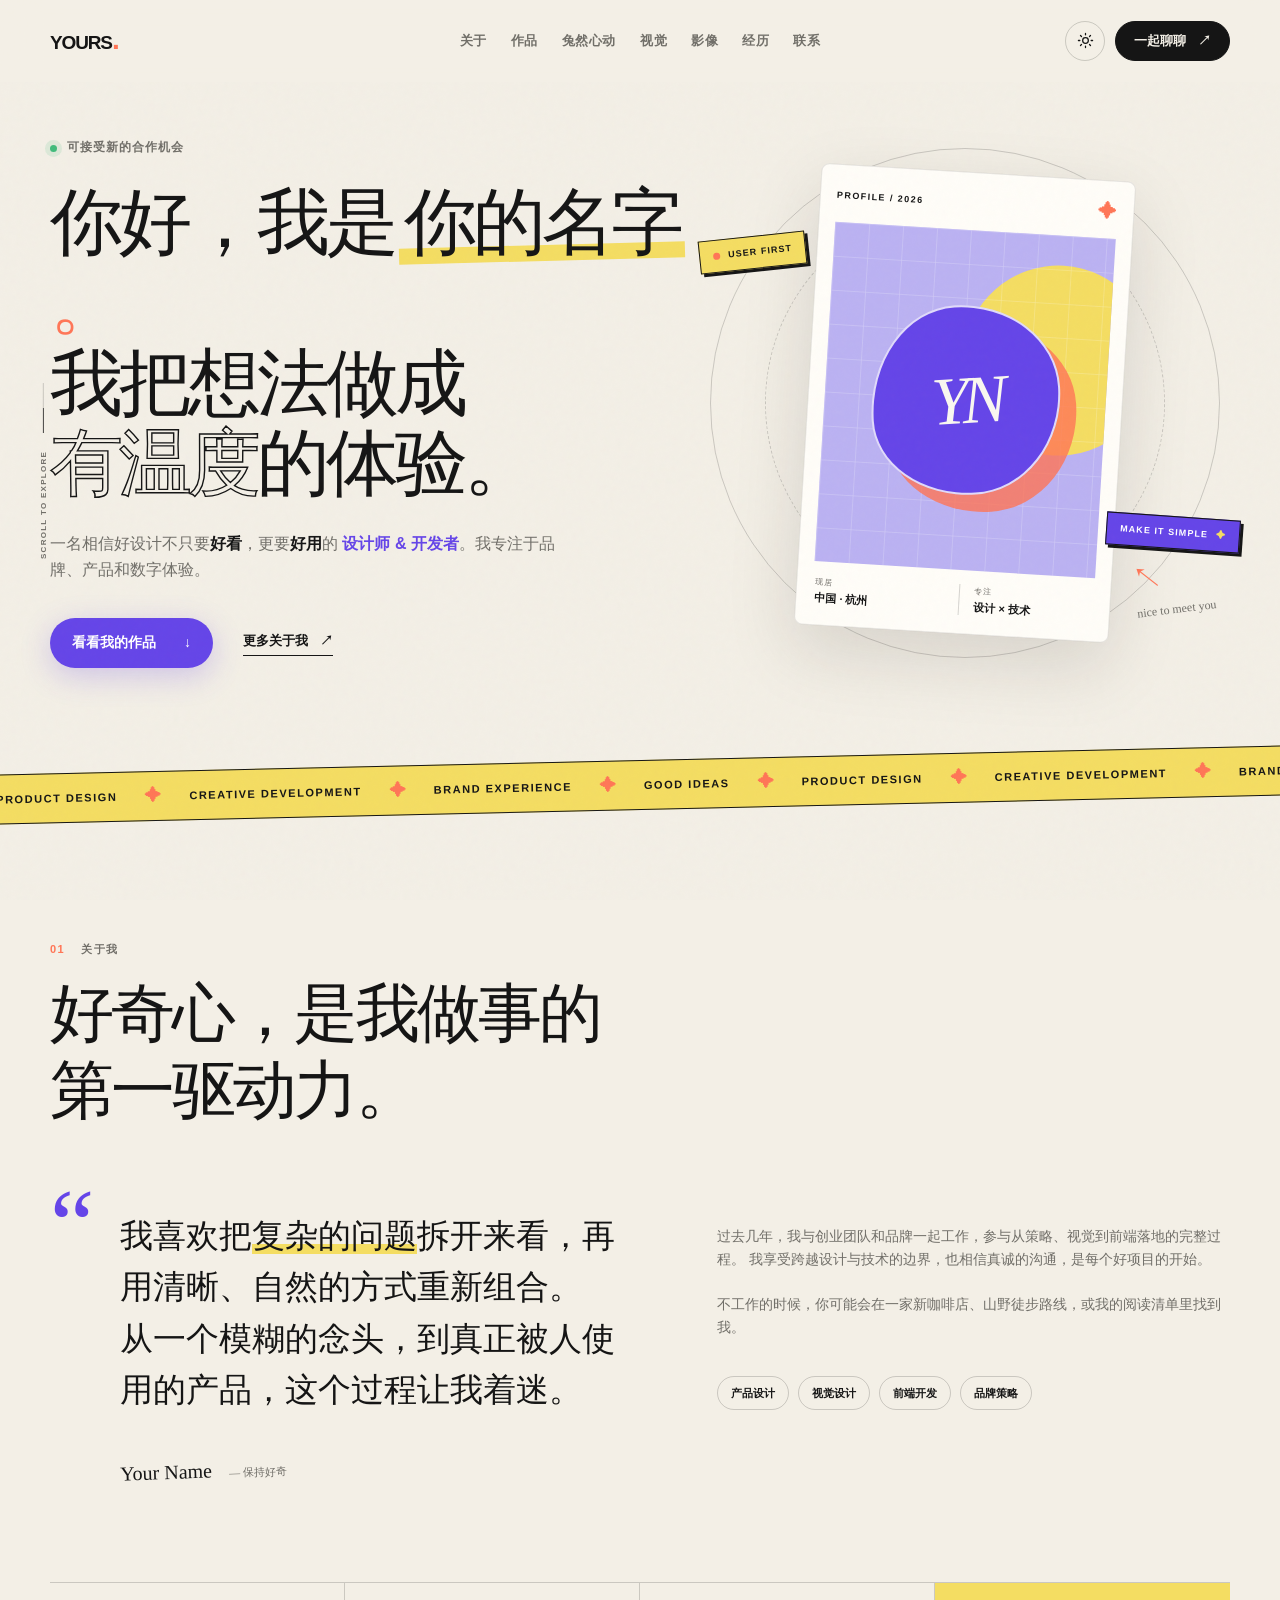
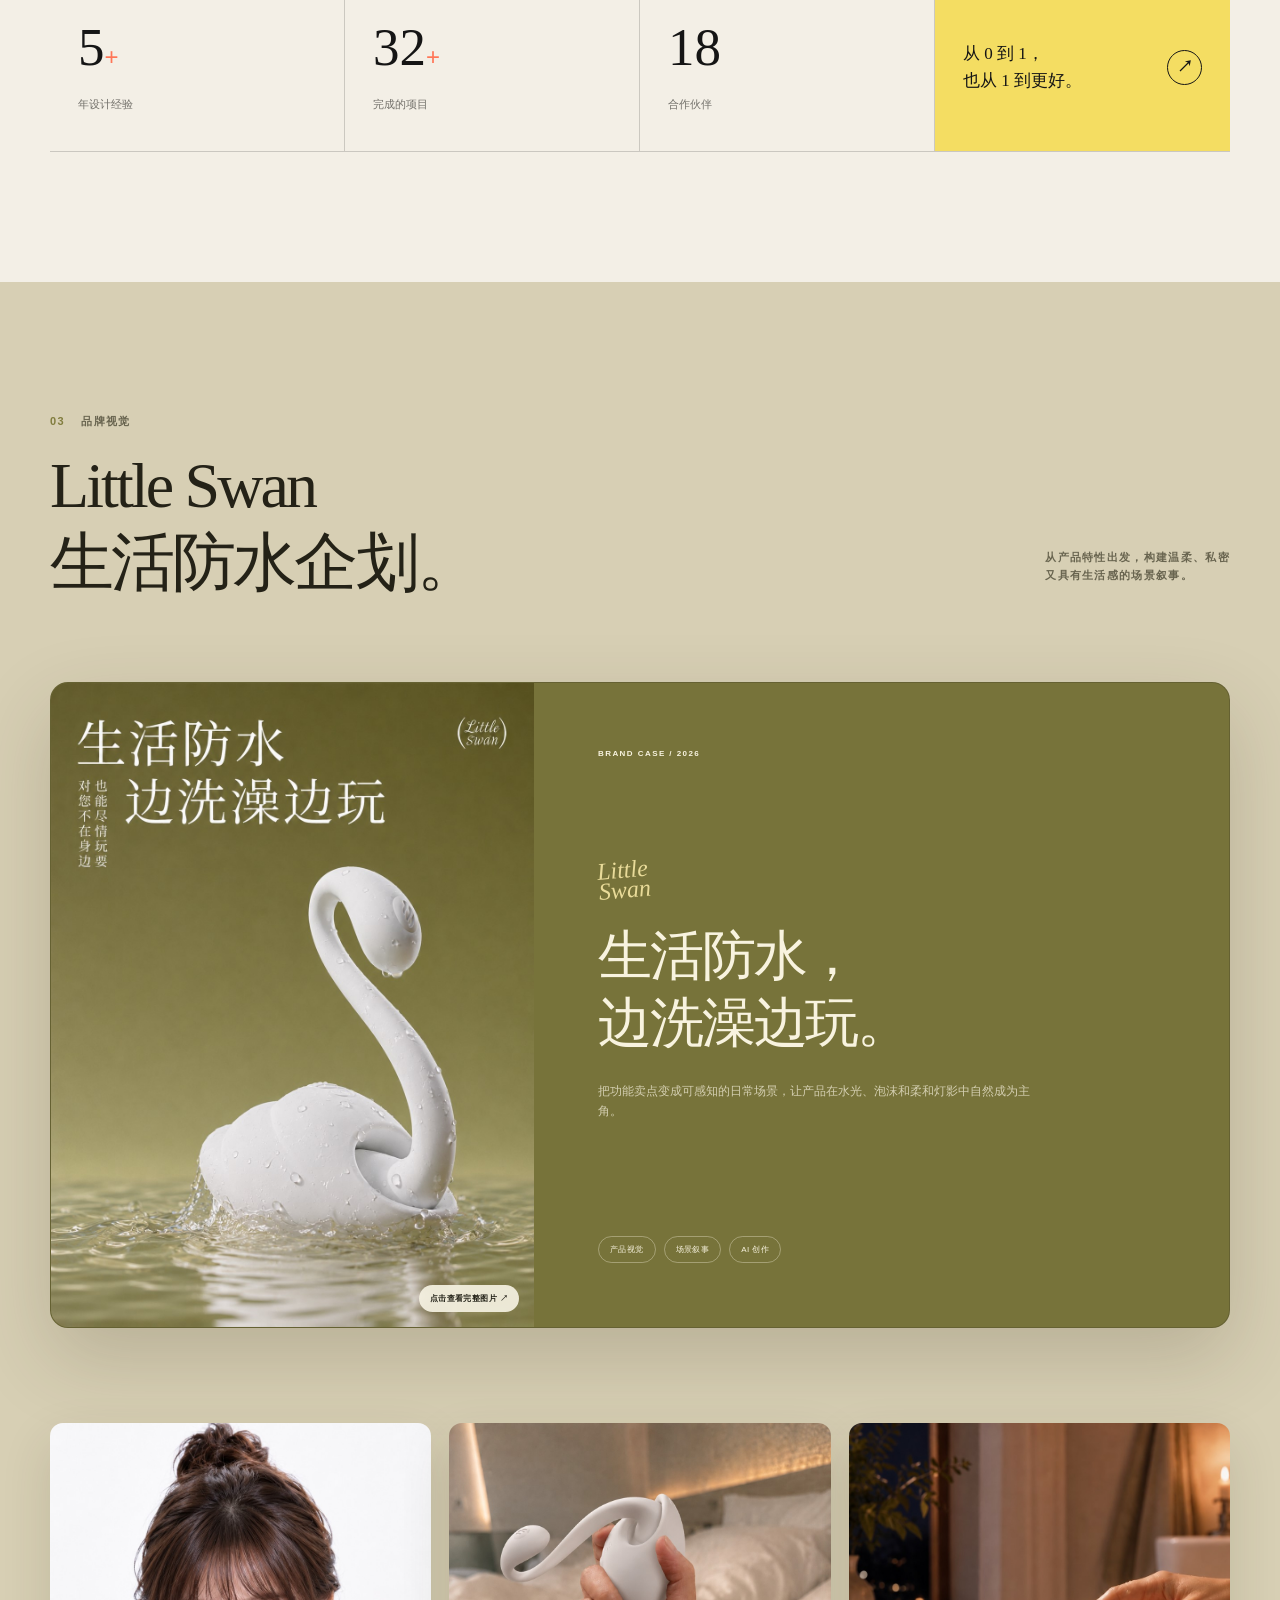
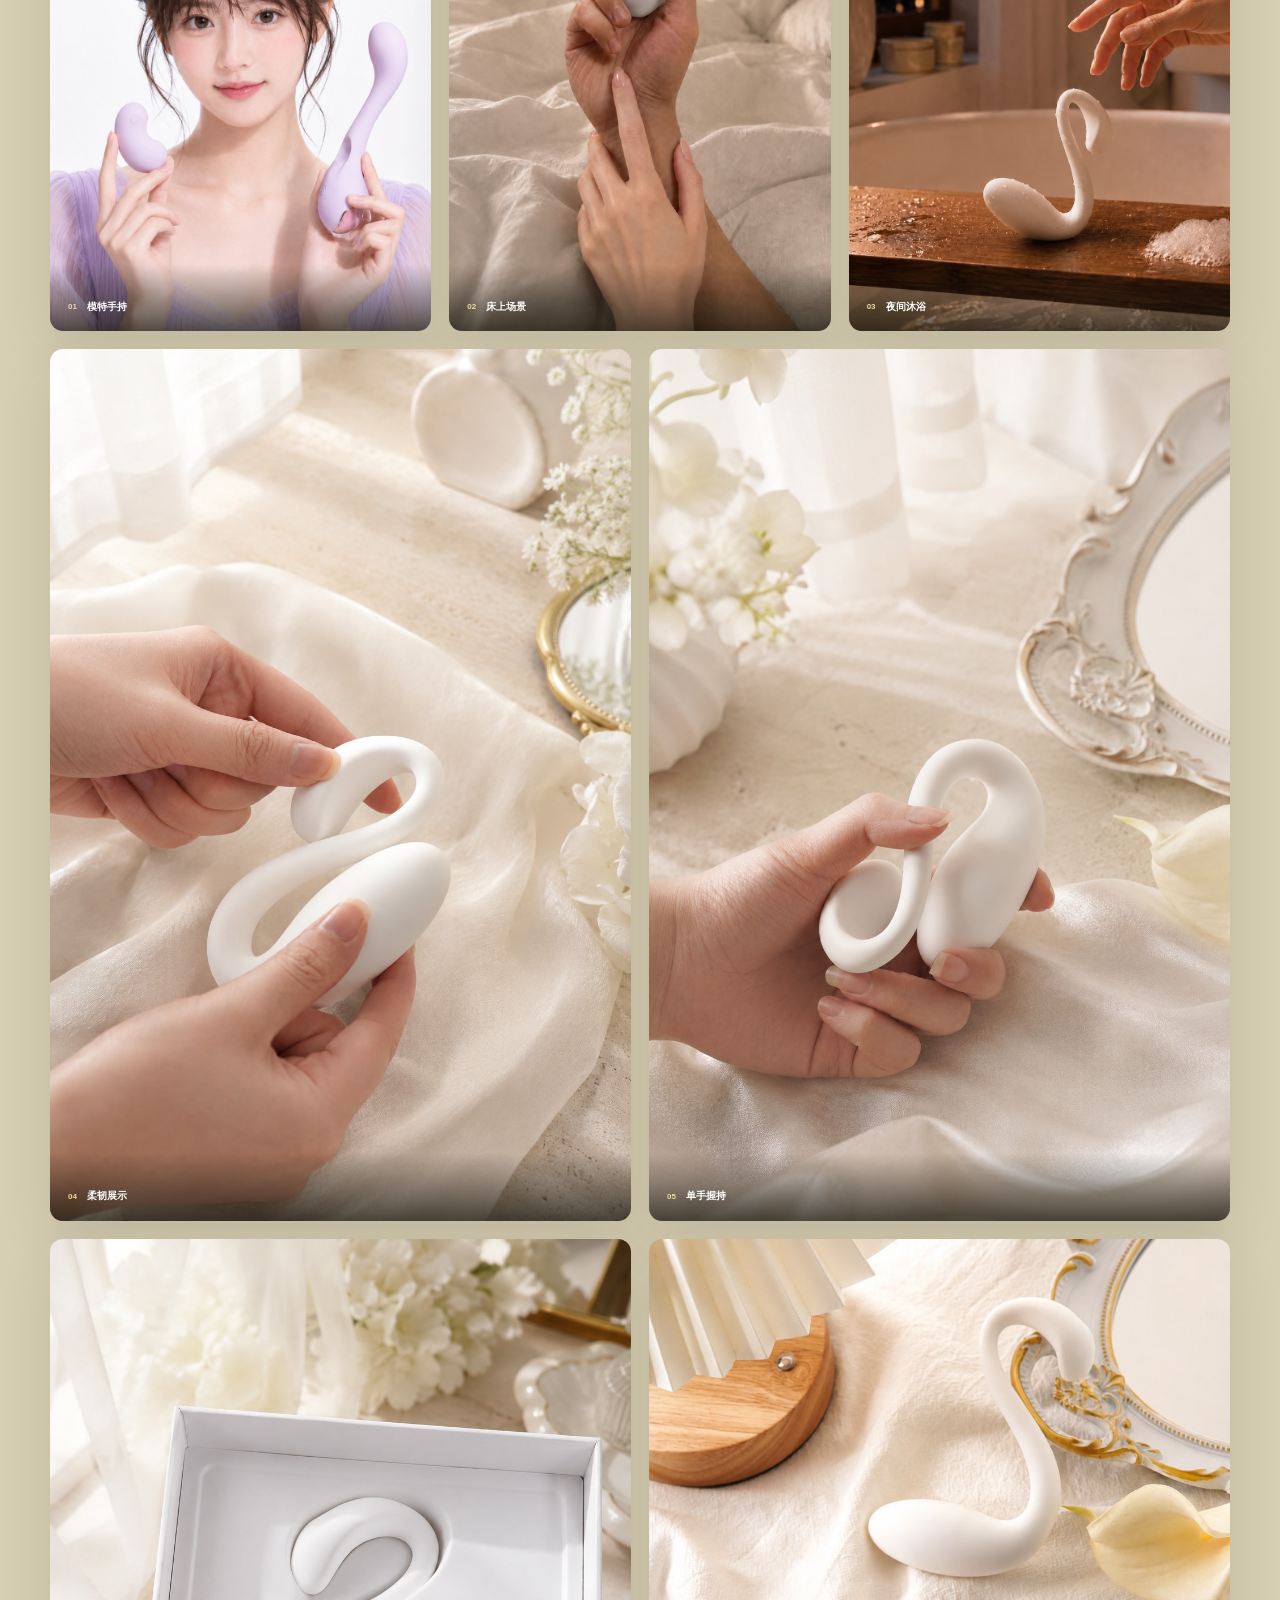
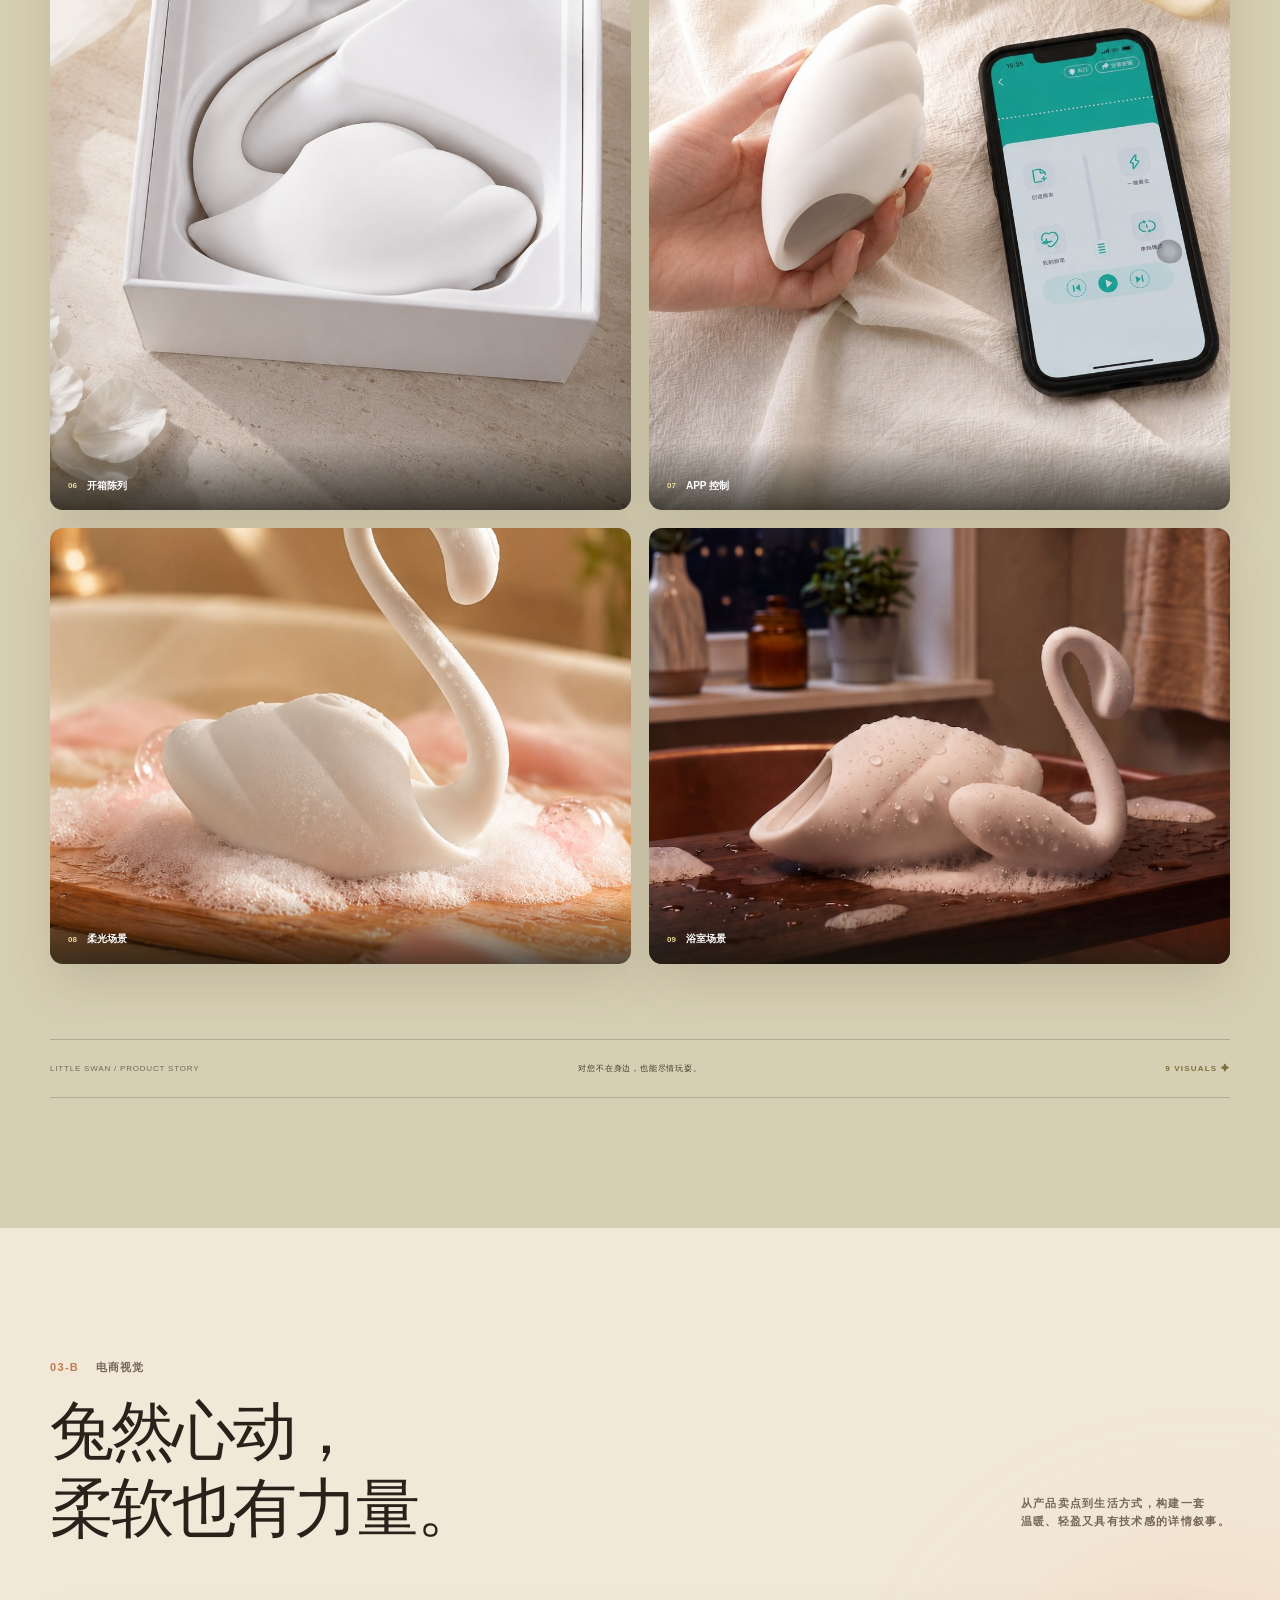
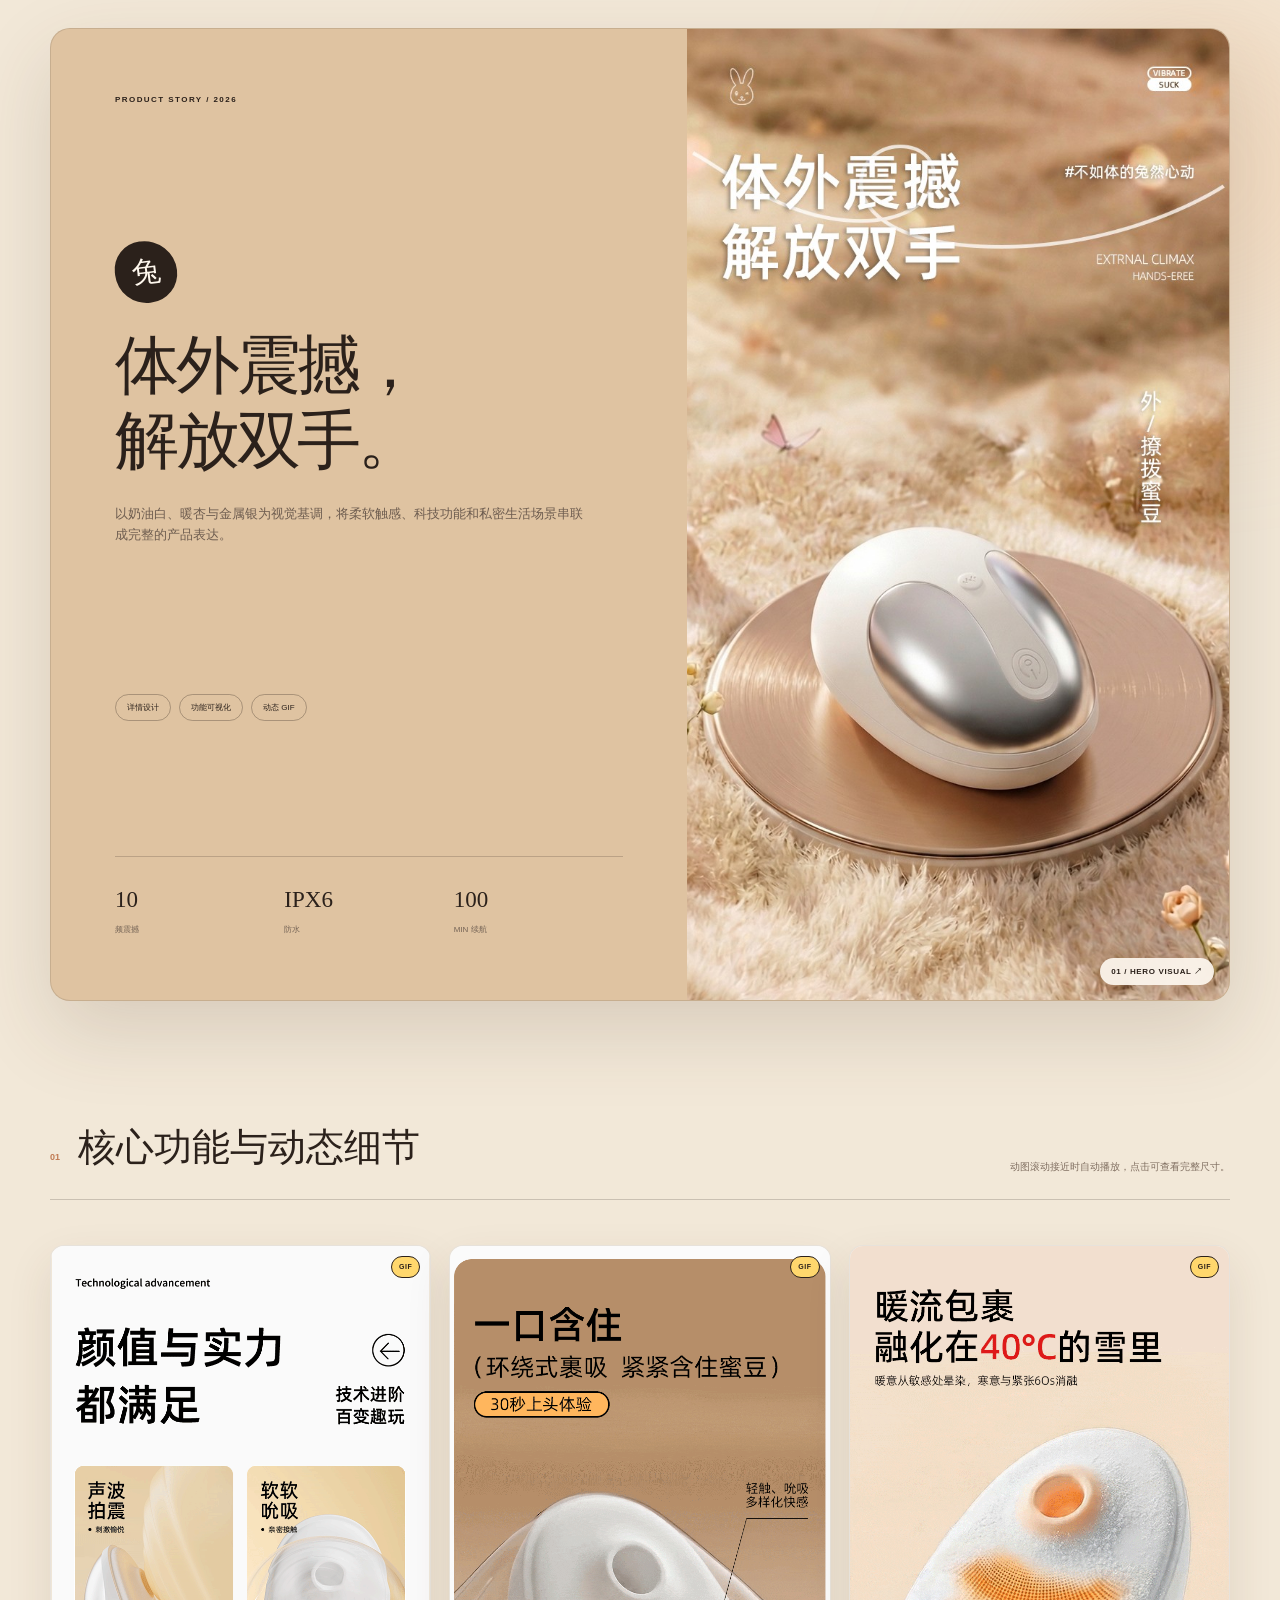
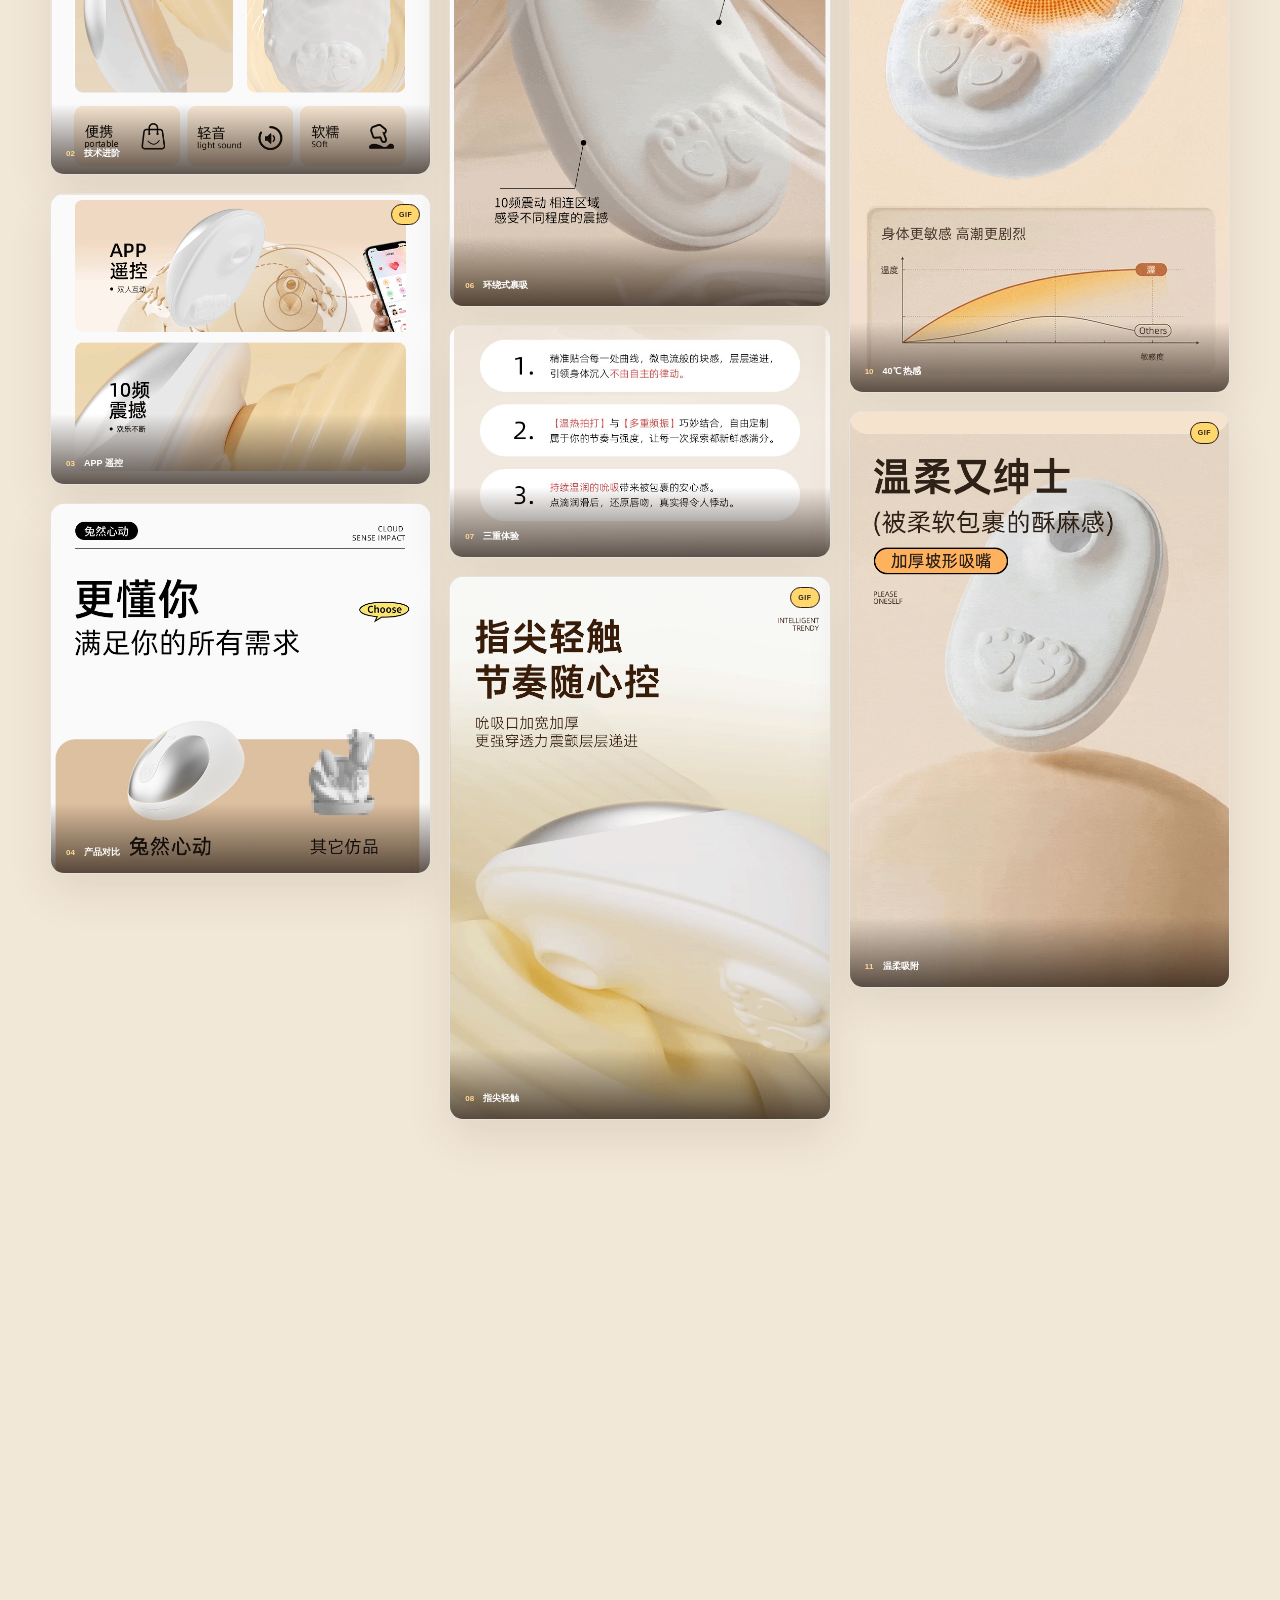
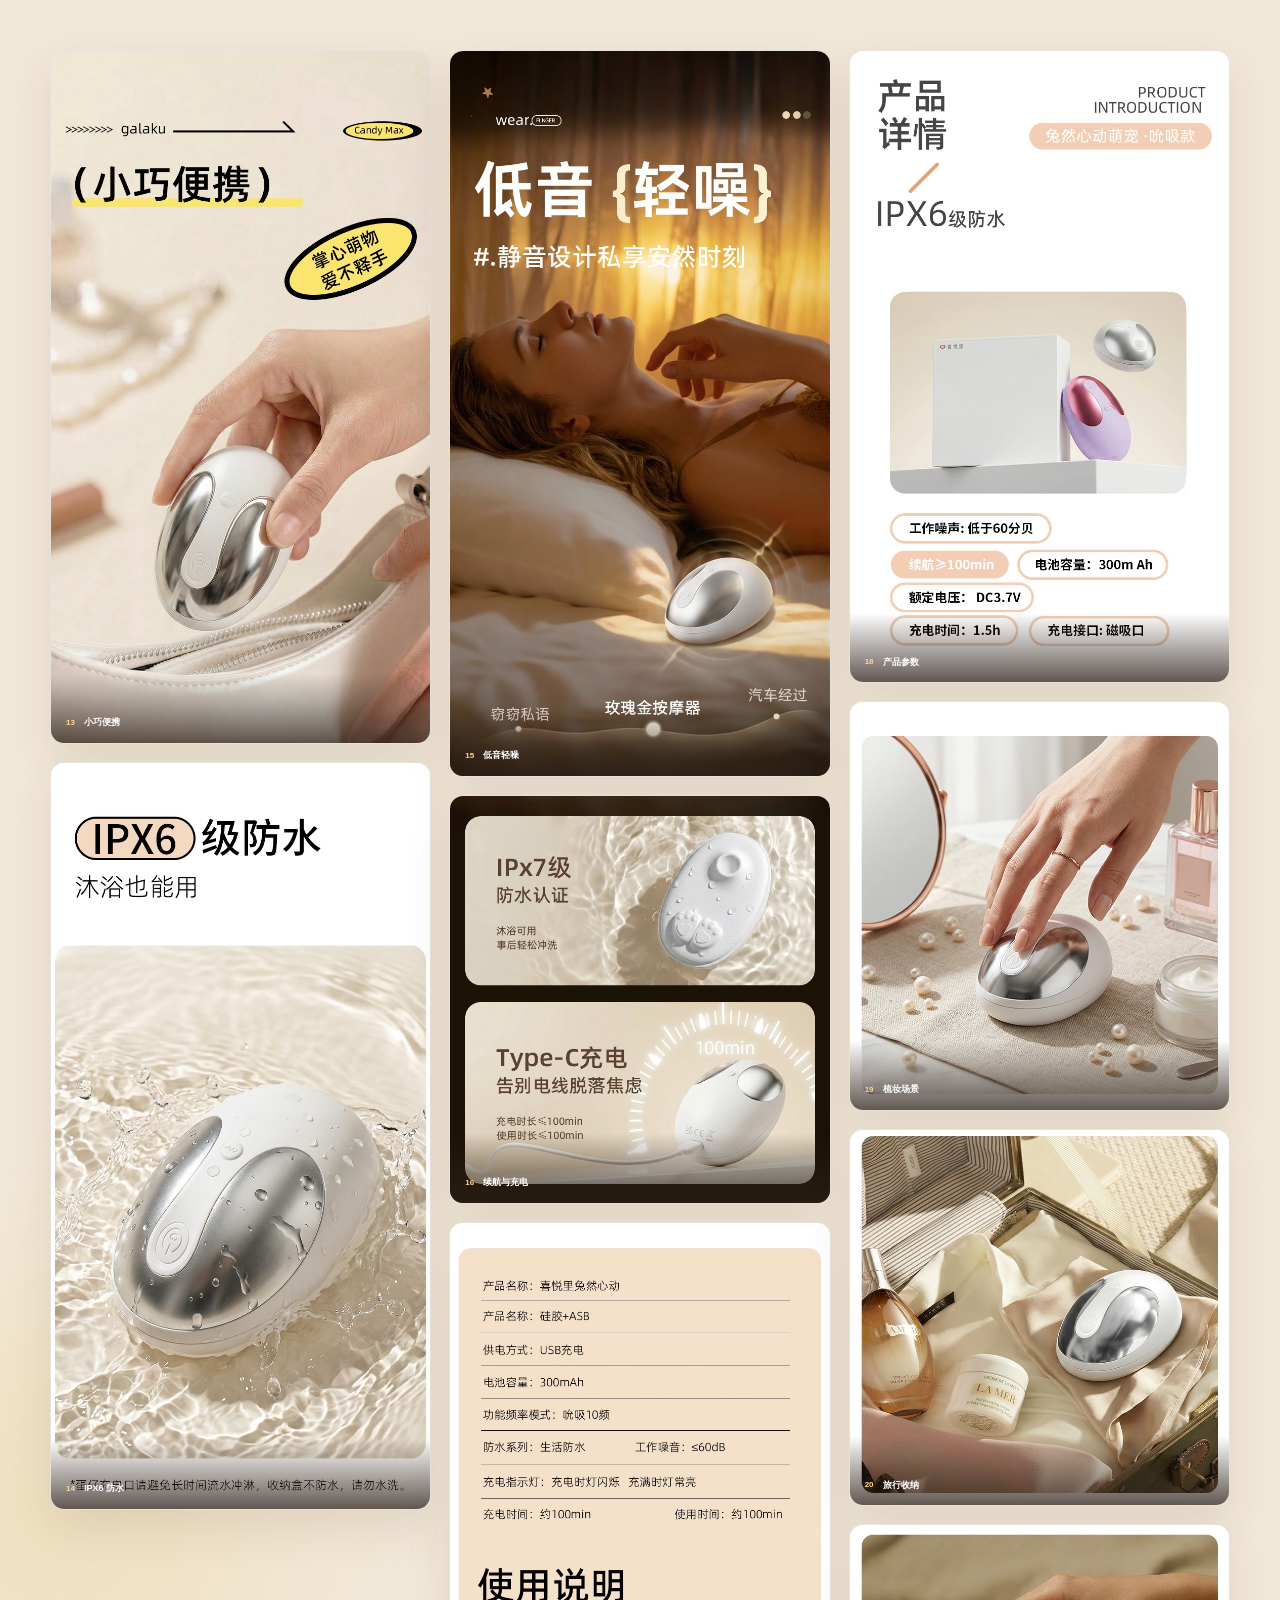
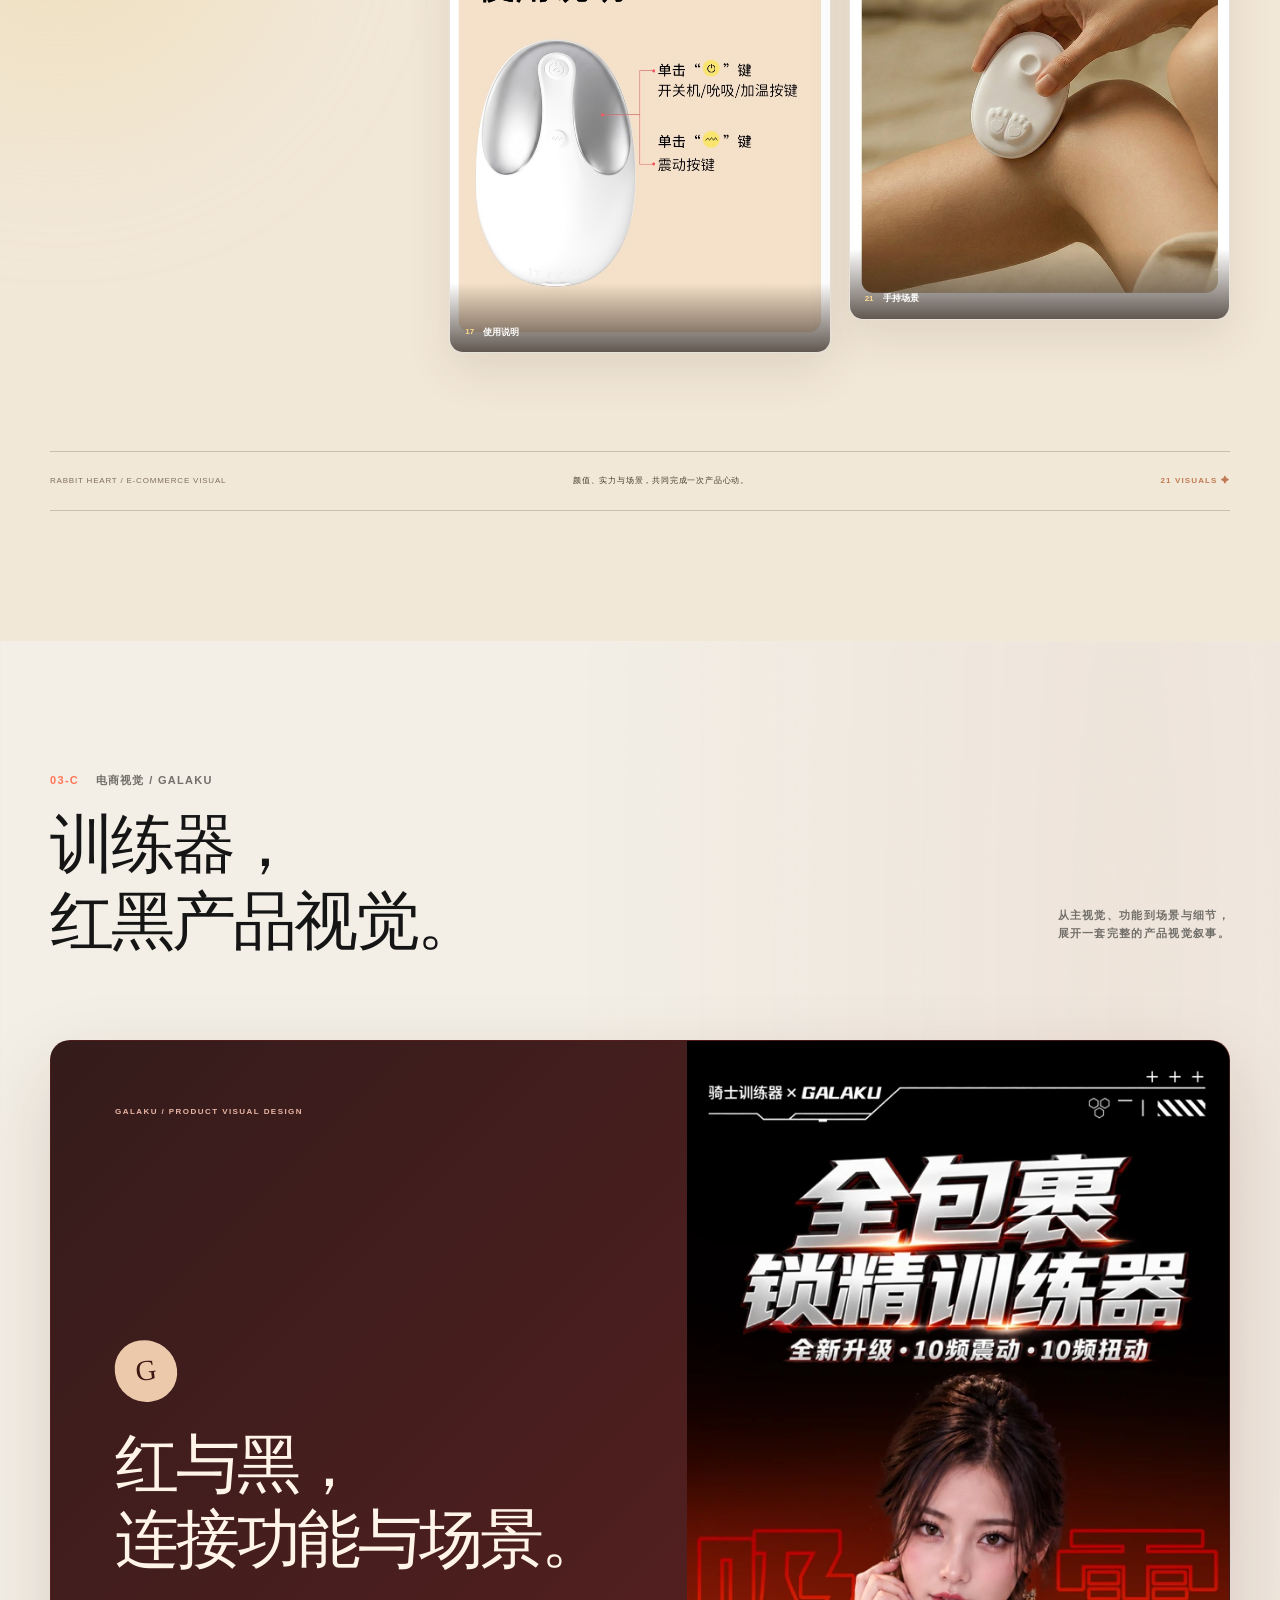
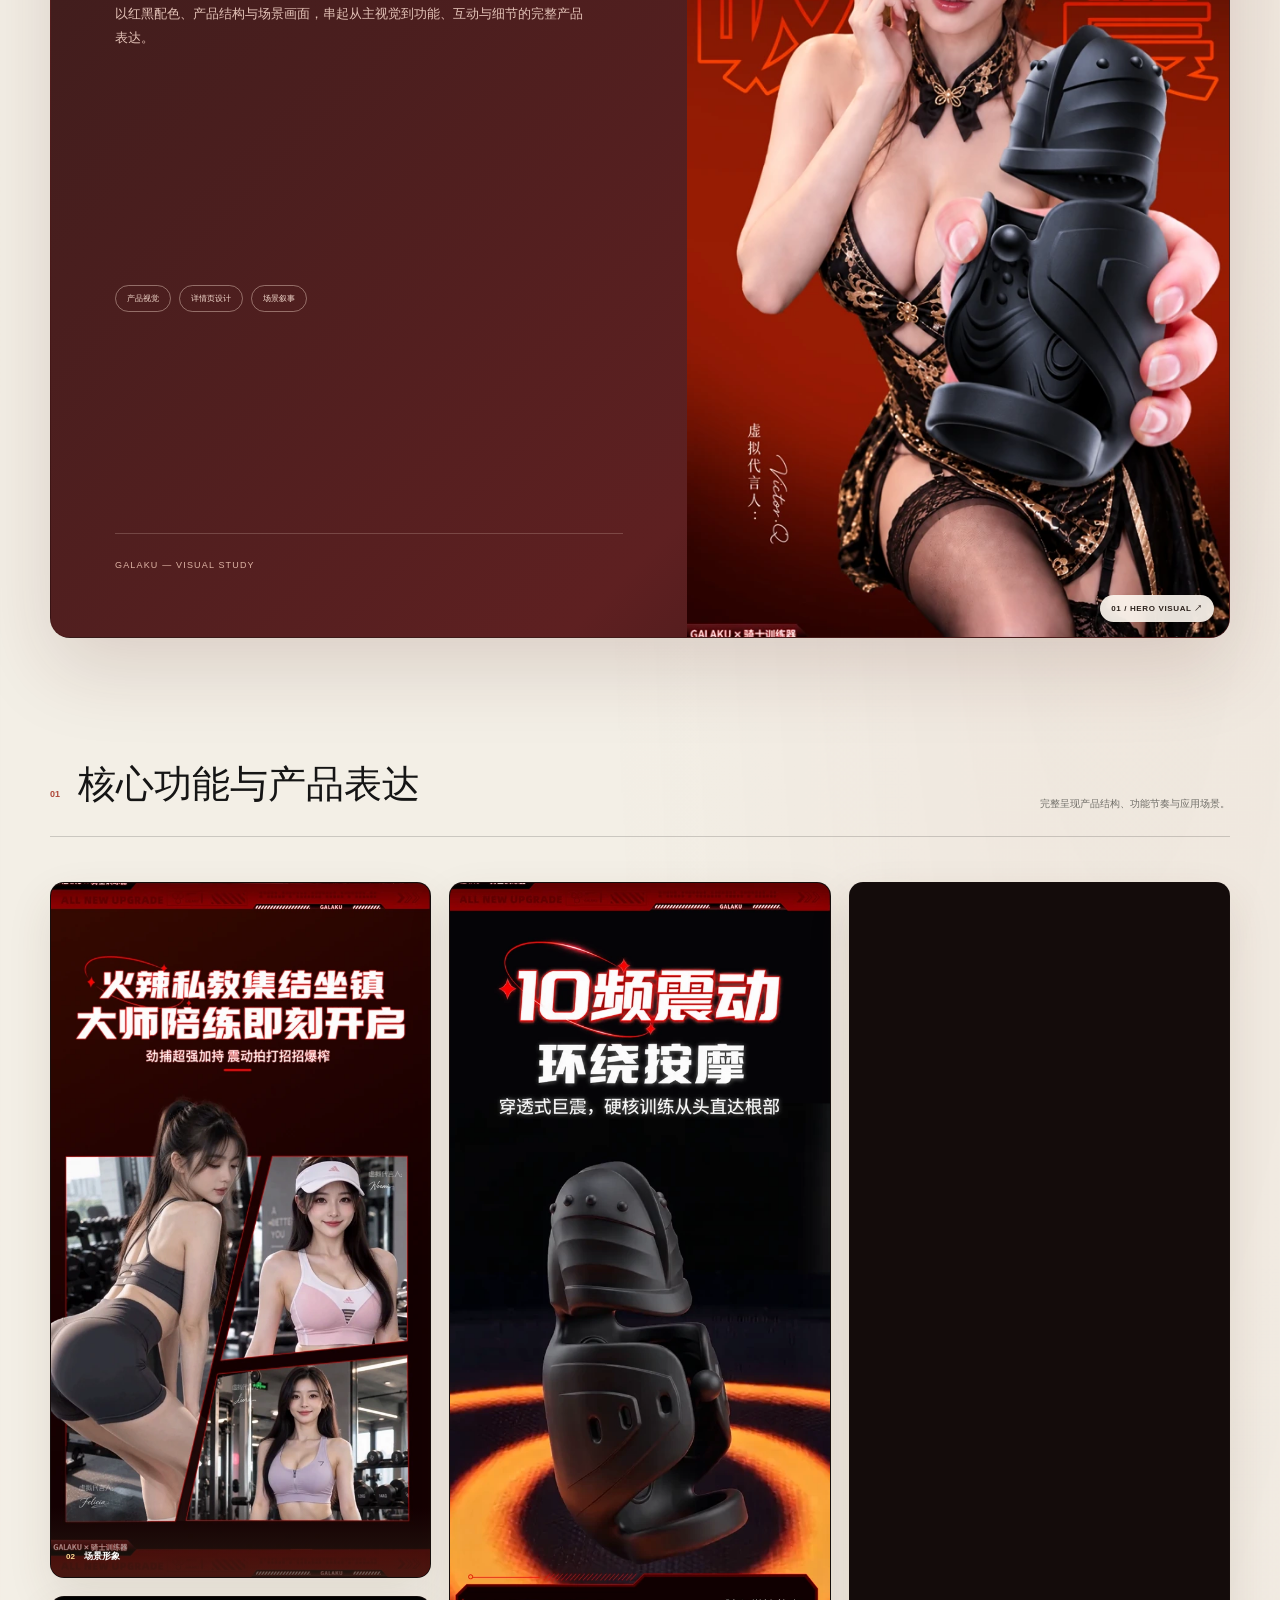
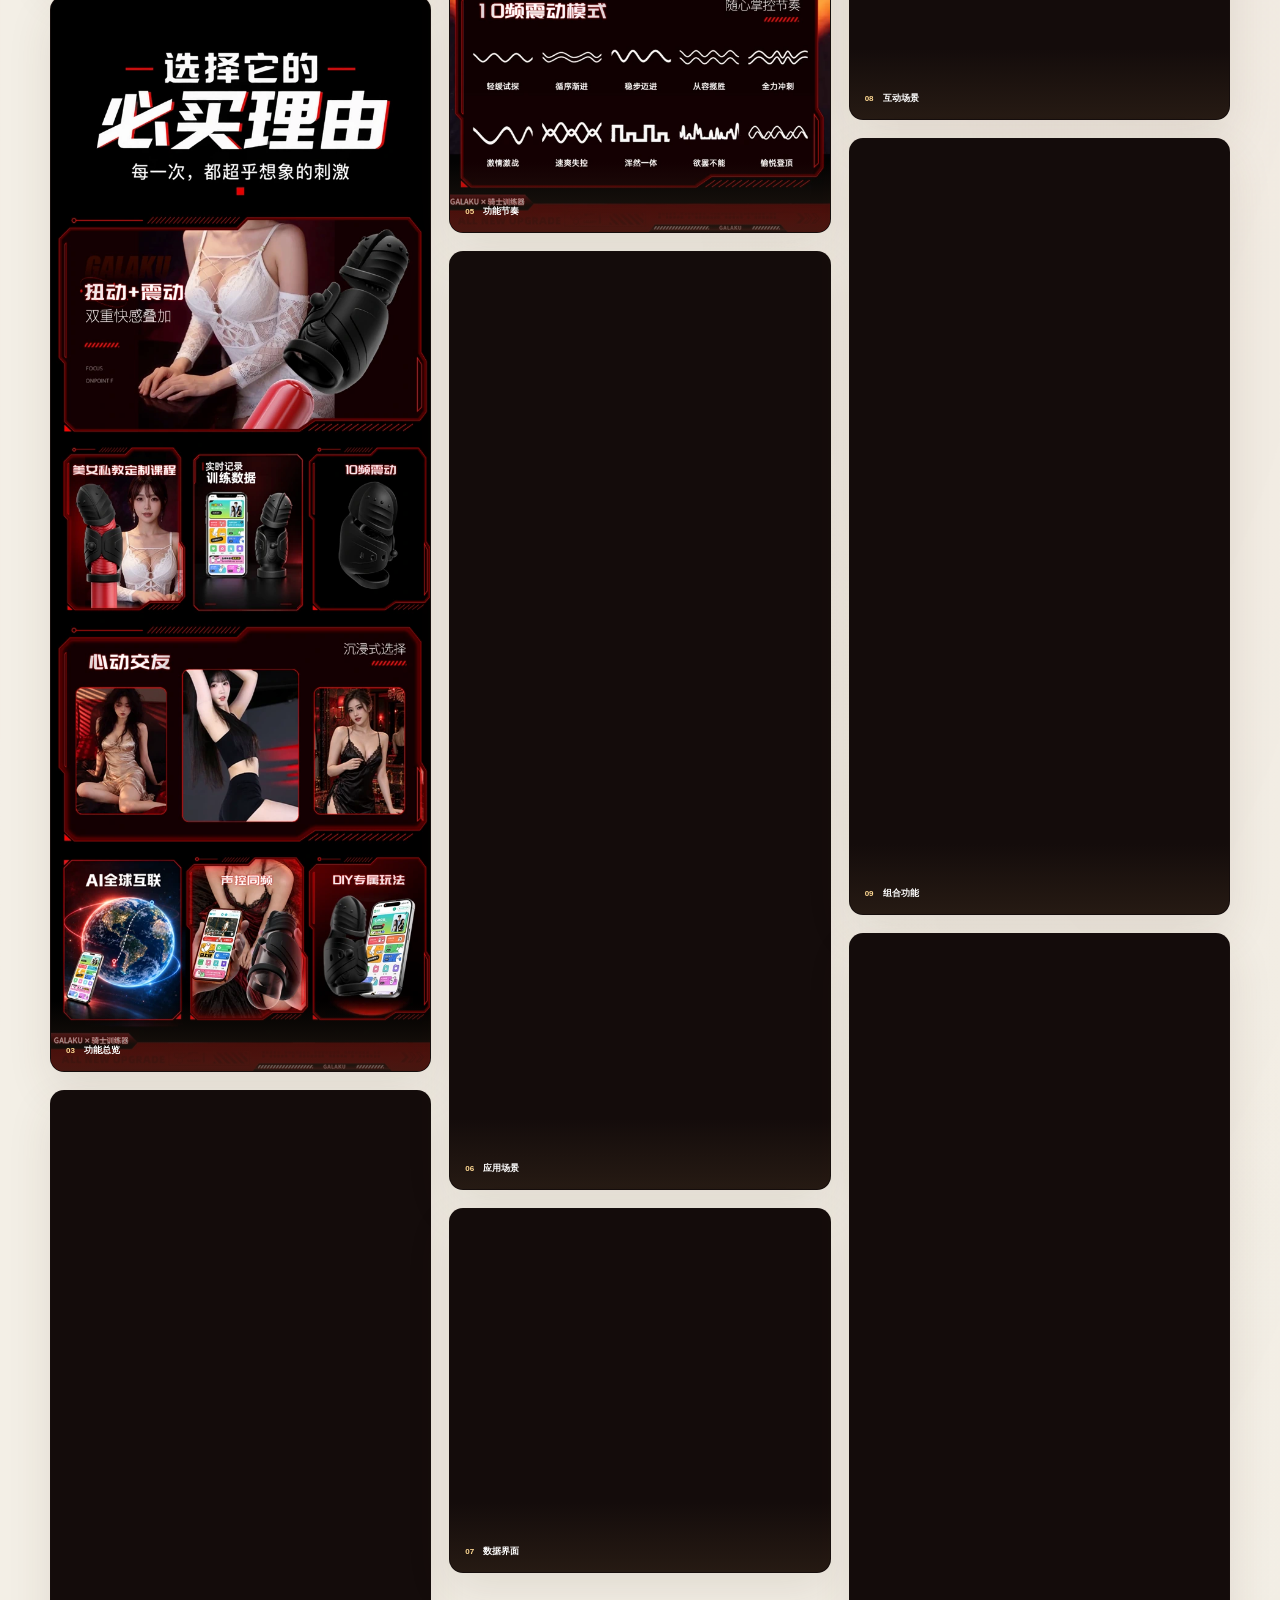
==== commit 6e752c7e: "Group product cases and remove the homepage media library" ====
--- a/index.html
+++ b/index.html
@@ -15,9 +15,16 @@
     />
     <link rel="stylesheet" href="styles.css" />
     <script src="script.js" defer></script>
-    <script type="module" src="gallery.mjs?v=20261005-3"></script>
+    <script>
+      if (new URLSearchParams(location.search).has('work')) {
+        const previewUrl = new URL('works.html', location.href);
+        previewUrl.search = location.search;
+        previewUrl.hash = 'work';
+        location.replace(previewUrl.href);
+      }
+    </script>
     <link rel="stylesheet" href="portfolio.css?v=20261005-3" />
-    <link rel="stylesheet" href="trainer-home.css?v=20261005-1" />
+    <link rel="stylesheet" href="trainer-home.css?v=20261005-2" />
     <noscript><style>.reveal { opacity: 1 !important; transform: none !important; }</style></noscript>
   </head>
   <body>
@@ -178,142 +185,7 @@
         </div>
       </section>
 
-      <section class="work section trainer-work" id="work" aria-labelledby="work-title">
-        <div class="shell">
-          <div class="section-heading heading-row">
-            <div><p><span>02</span> 电商视觉 / GALAKU</p><h2 id="work-title">训练器，<br />红黑产品视觉。</h2></div>
-            <p class="heading-aside">从主视觉、功能到场景与细节，<br />展开一套完整的产品视觉叙事。</p>
-          </div>
-          <article class="trainer-inline" id="trainer" aria-labelledby="work-title">
-          <div class="bunny-lead trainer-home-lead">
-            <div class="bunny-lead-copy">
-              <div class="bunny-kicker">GALAKU / PRODUCT VISUAL DESIGN</div>
-              <div><div class="bunny-mark" aria-hidden="true">G</div><h3>红与黑，<br />连接功能与场景。</h3><p>以红黑配色、产品结构与场景画面，串起从主视觉到功能、互动与细节的完整产品表达。</p></div>
-              <div class="bunny-tags"><span>产品视觉</span><span>详情页设计</span><span>场景叙事</span></div>
-              <p class="trainer-home-signature">GALAKU — VISUAL STUDY</p>
-            </div>
-            <button class="gallery-trigger bunny-lead-media trainer-home-cover" type="button" data-image="assets/images/trainer/originals/01.png" data-caption="GALAKU 训练器 · 主视觉" aria-label="放大查看训练器主视觉">
-              <img src="assets/images/trainer/01.webp" srcset="assets/images/trainer/01-310.webp 310w, assets/images/trainer/01-620.webp 620w, assets/images/trainer/01.webp 941w" sizes="(max-width: 760px) calc(100vw - 48px), 540px" width="941" height="2077" alt="GALAKU 训练器 · 主视觉" loading="lazy" decoding="async" />
-              <span>01 / HERO VISUAL ↗</span>
-            </button>
-          </div>
-          <section class="trainer-home-chapter" id="trainer-features" aria-labelledby="trainer-features-title">
-            <div class="bunny-story-heading"><div><span>01</span><h3 id="trainer-features-title">核心功能与产品表达</h3></div><p>完整呈现产品结构、功能节奏与应用场景。</p></div>
-            <div class="bunny-gallery" aria-label="训练器核心功能与产品表达"><button class="gallery-trigger bunny-tile" type="button" data-image="assets/images/trainer/originals/02.png" data-caption="GALAKU 训练器 · 场景形象" aria-label="放大查看训练器场景形象">
-              <img src="assets/images/trainer/02.webp" srcset="assets/images/trainer/02-310.webp 310w, assets/images/trainer/02-620.webp 620w, assets/images/trainer/02.webp 941w" sizes="(max-width: 760px) calc(100vw - 48px), (max-width: 1100px) calc((100vw - 66px) / 2), 385px" width="941" height="1721" alt="GALAKU 训练器 · 场景形象" loading="lazy" decoding="async" />
-              <span><b>02</b> 场景形象</span>
-            </button>
-<button class="gallery-trigger bunny-tile" type="button" data-image="assets/images/trainer/originals/03.png" data-caption="GALAKU 训练器 · 功能总览" aria-label="放大查看训练器功能总览">
-              <img src="assets/images/trainer/03.webp" srcset="assets/images/trainer/03-310.webp 310w, assets/images/trainer/03-620.webp 620w, assets/images/trainer/03.webp 941w" sizes="(max-width: 760px) calc(100vw - 48px), (max-width: 1100px) calc((100vw - 66px) / 2), 385px" width="941" height="2663" alt="GALAKU 训练器 · 功能总览" loading="lazy" decoding="async" />
-              <span><b>03</b> 功能总览</span>
-            </button>
-<button class="gallery-trigger bunny-tile" type="button" data-image="assets/images/trainer/originals/04.png" data-caption="GALAKU 训练器 · 双模式功能" aria-label="放大查看训练器双模式功能">
-              <img src="assets/images/trainer/04.webp" srcset="assets/images/trainer/04-310.webp 310w, assets/images/trainer/04-620.webp 620w, assets/images/trainer/04.webp 941w" sizes="(max-width: 760px) calc(100vw - 48px), (max-width: 1100px) calc((100vw - 66px) / 2), 385px" width="941" height="2751" alt="GALAKU 训练器 · 双模式功能" loading="lazy" decoding="async" />
-              <span><b>04</b> 双模式功能</span>
-            </button>
-<button class="gallery-trigger bunny-tile" type="button" data-image="assets/images/trainer/originals/05.png" data-caption="GALAKU 训练器 · 功能节奏" aria-label="放大查看训练器功能节奏">
-              <img src="assets/images/trainer/05.webp" srcset="assets/images/trainer/05-310.webp 310w, assets/images/trainer/05-620.webp 620w, assets/images/trainer/05.webp 941w" sizes="(max-width: 760px) calc(100vw - 48px), (max-width: 1100px) calc((100vw - 66px) / 2), 385px" width="941" height="2354" alt="GALAKU 训练器 · 功能节奏" loading="lazy" decoding="async" />
-              <span><b>05</b> 功能节奏</span>
-            </button>
-<button class="gallery-trigger bunny-tile" type="button" data-image="assets/images/trainer/originals/06.png" data-caption="GALAKU 训练器 · 应用场景" aria-label="放大查看训练器应用场景">
-              <img src="assets/images/trainer/06.webp" srcset="assets/images/trainer/06-310.webp 310w, assets/images/trainer/06-620.webp 620w, assets/images/trainer/06.webp 941w" sizes="(max-width: 760px) calc(100vw - 48px), (max-width: 1100px) calc((100vw - 66px) / 2), 385px" width="941" height="2323" alt="GALAKU 训练器 · 应用场景" loading="lazy" decoding="async" />
-              <span><b>06</b> 应用场景</span>
-            </button>
-<button class="gallery-trigger bunny-tile" type="button" data-image="assets/images/trainer/originals/07.png" data-caption="GALAKU 训练器 · 数据界面" aria-label="放大查看训练器数据界面">
-              <img src="assets/images/trainer/07.webp" srcset="assets/images/trainer/07-310.webp 310w, assets/images/trainer/07-620.webp 620w, assets/images/trainer/07.webp 941w" sizes="(max-width: 760px) calc(100vw - 48px), (max-width: 1100px) calc((100vw - 66px) / 2), 385px" width="941" height="900" alt="GALAKU 训练器 · 数据界面" loading="lazy" decoding="async" />
-              <span><b>07</b> 数据界面</span>
-            </button>
-<button class="gallery-trigger bunny-tile" type="button" data-image="assets/images/trainer/originals/08.png" data-caption="GALAKU 训练器 · 互动场景" aria-label="放大查看训练器互动场景">
-              <img src="assets/images/trainer/08.webp" srcset="assets/images/trainer/08-310.webp 310w, assets/images/trainer/08-620.webp 620w, assets/images/trainer/08.webp 941w" sizes="(max-width: 760px) calc(100vw - 48px), (max-width: 1100px) calc((100vw - 66px) / 2), 385px" width="941" height="2072" alt="GALAKU 训练器 · 互动场景" loading="lazy" decoding="async" />
-              <span><b>08</b> 互动场景</span>
-            </button>
-<button class="gallery-trigger bunny-tile" type="button" data-image="assets/images/trainer/originals/09.png" data-caption="GALAKU 训练器 · 组合功能" aria-label="放大查看训练器组合功能">
-              <img src="assets/images/trainer/09.webp" srcset="assets/images/trainer/09-310.webp 310w, assets/images/trainer/09-620.webp 620w, assets/images/trainer/09.webp 941w" sizes="(max-width: 760px) calc(100vw - 48px), (max-width: 1100px) calc((100vw - 66px) / 2), 385px" width="941" height="1923" alt="GALAKU 训练器 · 组合功能" loading="lazy" decoding="async" />
-              <span><b>09</b> 组合功能</span>
-            </button>
-<button class="gallery-trigger bunny-tile" type="button" data-image="assets/images/trainer/originals/10.png" data-caption="GALAKU 训练器 · 结构细节" aria-label="放大查看训练器结构细节">
-              <img src="assets/images/trainer/10.webp" srcset="assets/images/trainer/10-310.webp 310w, assets/images/trainer/10-620.webp 620w, assets/images/trainer/10.webp 941w" sizes="(max-width: 760px) calc(100vw - 48px), (max-width: 1100px) calc((100vw - 66px) / 2), 385px" width="941" height="1973" alt="GALAKU 训练器 · 结构细节" loading="lazy" decoding="async" />
-              <span><b>10</b> 结构细节</span>
-            </button></div>
-          </section> <section class="trainer-home-chapter" id="trainer-scenes" aria-labelledby="trainer-scenes-title">
-            <div class="bunny-story-heading"><div><span>02</span><h3 id="trainer-scenes-title">互动场景与内容叙事</h3></div><p>从人物、手机界面到材质特写，延续红黑视觉语言。</p></div>
-            <div class="bunny-gallery" aria-label="训练器互动场景与内容叙事"><button class="gallery-trigger bunny-tile" type="button" data-image="assets/images/trainer/originals/11.png" data-caption="GALAKU 训练器 · 声控场景" aria-label="放大查看训练器声控场景">
-              <img src="assets/images/trainer/11.webp" srcset="assets/images/trainer/11-310.webp 310w, assets/images/trainer/11-620.webp 620w, assets/images/trainer/11.webp 941w" sizes="(max-width: 760px) calc(100vw - 48px), (max-width: 1100px) calc((100vw - 66px) / 2), 385px" width="941" height="2291" alt="GALAKU 训练器 · 声控场景" loading="lazy" decoding="async" />
-              <span><b>11</b> 声控场景</span>
-            </button>
-<button class="gallery-trigger bunny-tile" type="button" data-image="assets/images/trainer/originals/12.png" data-caption="GALAKU 训练器 · 内容展示" aria-label="放大查看训练器内容展示">
-              <img src="assets/images/trainer/12.webp" srcset="assets/images/trainer/12-310.webp 310w, assets/images/trainer/12-620.webp 620w, assets/images/trainer/12.webp 941w" sizes="(max-width: 760px) calc(100vw - 48px), (max-width: 1100px) calc((100vw - 66px) / 2), 385px" width="941" height="1563" alt="GALAKU 训练器 · 内容展示" loading="lazy" decoding="async" />
-              <span><b>12</b> 内容展示</span>
-            </button>
-<button class="gallery-trigger bunny-tile" type="button" data-image="assets/images/trainer/originals/13.png" data-caption="GALAKU 训练器 · 手机互动" aria-label="放大查看训练器手机互动">
-              <img src="assets/images/trainer/13.webp" srcset="assets/images/trainer/13-310.webp 310w, assets/images/trainer/13-620.webp 620w, assets/images/trainer/13.webp 941w" sizes="(max-width: 760px) calc(100vw - 48px), (max-width: 1100px) calc((100vw - 66px) / 2), 385px" width="941" height="2590" alt="GALAKU 训练器 · 手机互动" loading="lazy" decoding="async" />
-              <span><b>13</b> 手机互动</span>
-            </button>
-<button class="gallery-trigger bunny-tile" type="button" data-image="assets/images/trainer/originals/14.png" data-caption="GALAKU 训练器 · 场景叙事" aria-label="放大查看训练器场景叙事">
-              <img src="assets/images/trainer/14.webp" srcset="assets/images/trainer/14-310.webp 310w, assets/images/trainer/14-620.webp 620w, assets/images/trainer/14.webp 941w" sizes="(max-width: 760px) calc(100vw - 48px), (max-width: 1100px) calc((100vw - 66px) / 2), 385px" width="941" height="1837" alt="GALAKU 训练器 · 场景叙事" loading="lazy" decoding="async" />
-              <span><b>14</b> 场景叙事</span>
-            </button>
-<button class="gallery-trigger bunny-tile" type="button" data-image="assets/images/trainer/originals/15.png" data-caption="GALAKU 训练器 · 材质细节" aria-label="放大查看训练器材质细节">
-              <img src="assets/images/trainer/15.webp" srcset="assets/images/trainer/15-310.webp 310w, assets/images/trainer/15-620.webp 620w, assets/images/trainer/15.webp 941w" sizes="(max-width: 760px) calc(100vw - 48px), (max-width: 1100px) calc((100vw - 66px) / 2), 385px" width="941" height="2006" alt="GALAKU 训练器 · 材质细节" loading="lazy" decoding="async" />
-              <span><b>15</b> 材质细节</span>
-            </button>
-<button class="gallery-trigger bunny-tile" type="button" data-image="assets/images/trainer/originals/16.png" data-caption="GALAKU 训练器 · 防水展示" aria-label="放大查看训练器防水展示">
-              <img src="assets/images/trainer/16.webp" srcset="assets/images/trainer/16-310.webp 310w, assets/images/trainer/16-620.webp 620w, assets/images/trainer/16.webp 941w" sizes="(max-width: 760px) calc(100vw - 48px), (max-width: 1100px) calc((100vw - 66px) / 2), 385px" width="941" height="1856" alt="GALAKU 训练器 · 防水展示" loading="lazy" decoding="async" />
-              <span><b>16</b> 防水展示</span>
-            </button></div>
-          </section> <section class="trainer-home-chapter" id="trainer-details" aria-labelledby="trainer-details-title">
-            <div class="bunny-story-heading"><div><span>03</span><h3 id="trainer-details-title">产品信息与细节实拍</h3></div><p>参数、包装、使用说明与实拍细节。</p></div>
-            <div class="bunny-gallery" aria-label="训练器产品信息与细节实拍"><button class="gallery-trigger bunny-tile" type="button" data-image="assets/images/trainer/originals/17.png" data-caption="GALAKU 训练器 · 产品参数" aria-label="放大查看训练器产品参数">
-              <img src="assets/images/trainer/17.webp" srcset="assets/images/trainer/17-310.webp 310w, assets/images/trainer/17-620.webp 620w, assets/images/trainer/17.webp 941w" sizes="(max-width: 760px) calc(100vw - 48px), (max-width: 1100px) calc((100vw - 66px) / 2), 385px" width="941" height="1867" alt="GALAKU 训练器 · 产品参数" loading="lazy" decoding="async" />
-              <span><b>17</b> 产品参数</span>
-            </button>
-<button class="gallery-trigger bunny-tile" type="button" data-image="assets/images/trainer/originals/18.png" data-caption="GALAKU 训练器 · 包装内容" aria-label="放大查看训练器包装内容">
-              <img src="assets/images/trainer/18.webp" srcset="assets/images/trainer/18-310.webp 310w, assets/images/trainer/18-620.webp 620w, assets/images/trainer/18.webp 941w" sizes="(max-width: 760px) calc(100vw - 48px), (max-width: 1100px) calc((100vw - 66px) / 2), 385px" width="941" height="1643" alt="GALAKU 训练器 · 包装内容" loading="lazy" decoding="async" />
-              <span><b>18</b> 包装内容</span>
-            </button>
-<button class="gallery-trigger bunny-tile" type="button" data-image="assets/images/trainer/originals/19.png" data-caption="GALAKU 训练器 · 操作说明" aria-label="放大查看训练器操作说明">
-              <img src="assets/images/trainer/19.webp" srcset="assets/images/trainer/19-310.webp 310w, assets/images/trainer/19-620.webp 620w, assets/images/trainer/19.webp 941w" sizes="(max-width: 760px) calc(100vw - 48px), (max-width: 1100px) calc((100vw - 66px) / 2), 385px" width="941" height="1840" alt="GALAKU 训练器 · 操作说明" loading="lazy" decoding="async" />
-              <span><b>19</b> 操作说明</span>
-            </button>
-<button class="gallery-trigger bunny-tile" type="button" data-image="assets/images/trainer/originals/20.png" data-caption="GALAKU 训练器 · 产品实拍 · 桌面" aria-label="放大查看训练器产品实拍 · 桌面">
-              <img src="assets/images/trainer/20.webp" srcset="assets/images/trainer/20-310.webp 310w, assets/images/trainer/20-620.webp 620w, assets/images/trainer/20.webp 941w" sizes="(max-width: 760px) calc(100vw - 48px), (max-width: 1100px) calc((100vw - 66px) / 2), 385px" width="941" height="1549" alt="GALAKU 训练器 · 产品实拍 · 桌面" loading="lazy" decoding="async" />
-              <span><b>20</b> 产品实拍 · 桌面</span>
-            </button>
-<button class="gallery-trigger bunny-tile" type="button" data-image="assets/images/trainer/originals/21.png" data-caption="GALAKU 训练器 · 产品实拍 · 结构" aria-label="放大查看训练器产品实拍 · 结构">
-              <img src="assets/images/trainer/21.webp" srcset="assets/images/trainer/21-310.webp 310w, assets/images/trainer/21-620.webp 620w, assets/images/trainer/21.webp 941w" sizes="(max-width: 760px) calc(100vw - 48px), (max-width: 1100px) calc((100vw - 66px) / 2), 385px" width="941" height="1290" alt="GALAKU 训练器 · 产品实拍 · 结构" loading="lazy" decoding="async" />
-              <span><b>21</b> 产品实拍 · 结构</span>
-            </button></div>
-          </section>
-          </article>
-          <div class="trainer-library-heading"><h3>更多作品</h3><a class="library-manage" href="admin.html">管理作品</a></div>
-          <div class="library-controls">
-            <div class="library-filters" role="group" aria-label="按作品类型筛选">
-              <button type="button" data-filter="all" aria-pressed="true">全部作品</button>
-              <button type="button" data-filter="image" aria-pressed="false">图片</button>
-              <button type="button" data-filter="video" aria-pressed="false">视频</button>
-              <button type="button" data-filter="prompt" aria-pressed="false">含提示词</button>
-            </div>
-            <label class="library-category">分类 <select id="work-category"><option value="all">全部分类</option></select></label>
-            <button type="button" id="library-refresh" class="library-manage">刷新作品</button>
-          </div>
-          <p id="library-status" class="library-status" role="status">正在加载作品…</p>
-          <div class="library-grid" id="library-grid"></div>
-          <button type="button" id="library-more" class="library-more" hidden>加载更多</button>
-          <button type="button" id="library-retry" class="library-more" hidden>重新加载</button>
-          <noscript><p>启用 JavaScript 后可筛选作品；下方仍可浏览原有图片和视频。</p></noscript>
-        </div>
-      </section>
-
-      <dialog class="work-dialog" id="work-detail" aria-labelledby="detail-title">
-        <button type="button" class="detail-close" aria-label="关闭作品详情">×</button>
-        <div id="detail-media" class="detail-media"></div>
-        <div class="detail-copy">
-          <p class="detail-category" id="detail-category"></p><h2 id="detail-title"></h2>
-          <p id="detail-description"></p>
-          <div class="prompt-heading"><h3>创作提示词</h3><button type="button" id="copy-prompt" hidden>复制提示词</button></div>
-          <pre id="detail-prompt"></pre><p id="copy-status" role="status"></p>
-        </div>
-      </dialog>
+      <div id="work" aria-hidden="true"></div>
 
       <section class="visual-case section" id="visual" aria-labelledby="visual-title">
         <div class="shell">
@@ -500,6 +372,116 @@
           </div>
 
           <div class="bunny-footer reveal"><span>RABBIT HEART / E-COMMERCE VISUAL</span><p>颜值、实力与场景，共同完成一次产品心动。</p><b>21 VISUALS ✦</b></div>
+        </div>
+      </section>
+
+      <section class="trainer-case section" id="trainer" aria-labelledby="trainer-title">
+        <div class="shell">
+          <div class="section-heading heading-row">
+            <div><p><span>03-C</span> 电商视觉 / GALAKU</p><h2 id="trainer-title">训练器，<br />红黑产品视觉。</h2></div>
+            <p class="heading-aside">从主视觉、功能到场景与细节，<br />展开一套完整的产品视觉叙事。</p>
+          </div>
+          <article class="trainer-inline" aria-labelledby="trainer-title">
+          <div class="bunny-lead trainer-home-lead">
+            <div class="bunny-lead-copy">
+              <div class="bunny-kicker">GALAKU / PRODUCT VISUAL DESIGN</div>
+              <div><div class="bunny-mark" aria-hidden="true">G</div><h3>红与黑，<br />连接功能与场景。</h3><p>以红黑配色、产品结构与场景画面，串起从主视觉到功能、互动与细节的完整产品表达。</p></div>
+              <div class="bunny-tags"><span>产品视觉</span><span>详情页设计</span><span>场景叙事</span></div>
+              <p class="trainer-home-signature">GALAKU — VISUAL STUDY</p>
+            </div>
+            <button class="gallery-trigger bunny-lead-media trainer-home-cover" type="button" data-image="assets/images/trainer/originals/01.png" data-caption="GALAKU 训练器 · 主视觉" aria-label="放大查看训练器主视觉">
+              <img src="assets/images/trainer/01.webp" srcset="assets/images/trainer/01-310.webp 310w, assets/images/trainer/01-620.webp 620w, assets/images/trainer/01.webp 941w" sizes="(max-width: 760px) calc(100vw - 48px), 540px" width="941" height="2077" alt="GALAKU 训练器 · 主视觉" loading="lazy" decoding="async" />
+              <span>01 / HERO VISUAL ↗</span>
+            </button>
+          </div>
+          <section class="trainer-home-chapter" id="trainer-features" aria-labelledby="trainer-features-title">
+            <div class="bunny-story-heading"><div><span>01</span><h3 id="trainer-features-title">核心功能与产品表达</h3></div><p>完整呈现产品结构、功能节奏与应用场景。</p></div>
+            <div class="bunny-gallery" aria-label="训练器核心功能与产品表达"><button class="gallery-trigger bunny-tile" type="button" data-image="assets/images/trainer/originals/02.png" data-caption="GALAKU 训练器 · 场景形象" aria-label="放大查看训练器场景形象">
+              <img src="assets/images/trainer/02.webp" srcset="assets/images/trainer/02-310.webp 310w, assets/images/trainer/02-620.webp 620w, assets/images/trainer/02.webp 941w" sizes="(max-width: 760px) calc(100vw - 48px), (max-width: 1100px) calc((100vw - 66px) / 2), 385px" width="941" height="1721" alt="GALAKU 训练器 · 场景形象" loading="lazy" decoding="async" />
+              <span><b>02</b> 场景形象</span>
+            </button>
+<button class="gallery-trigger bunny-tile" type="button" data-image="assets/images/trainer/originals/03.png" data-caption="GALAKU 训练器 · 功能总览" aria-label="放大查看训练器功能总览">
+              <img src="assets/images/trainer/03.webp" srcset="assets/images/trainer/03-310.webp 310w, assets/images/trainer/03-620.webp 620w, assets/images/trainer/03.webp 941w" sizes="(max-width: 760px) calc(100vw - 48px), (max-width: 1100px) calc((100vw - 66px) / 2), 385px" width="941" height="2663" alt="GALAKU 训练器 · 功能总览" loading="lazy" decoding="async" />
+              <span><b>03</b> 功能总览</span>
+            </button>
+<button class="gallery-trigger bunny-tile" type="button" data-image="assets/images/trainer/originals/04.png" data-caption="GALAKU 训练器 · 双模式功能" aria-label="放大查看训练器双模式功能">
+              <img src="assets/images/trainer/04.webp" srcset="assets/images/trainer/04-310.webp 310w, assets/images/trainer/04-620.webp 620w, assets/images/trainer/04.webp 941w" sizes="(max-width: 760px) calc(100vw - 48px), (max-width: 1100px) calc((100vw - 66px) / 2), 385px" width="941" height="2751" alt="GALAKU 训练器 · 双模式功能" loading="lazy" decoding="async" />
+              <span><b>04</b> 双模式功能</span>
+            </button>
+<button class="gallery-trigger bunny-tile" type="button" data-image="assets/images/trainer/originals/05.png" data-caption="GALAKU 训练器 · 功能节奏" aria-label="放大查看训练器功能节奏">
+              <img src="assets/images/trainer/05.webp" srcset="assets/images/trainer/05-310.webp 310w, assets/images/trainer/05-620.webp 620w, assets/images/trainer/05.webp 941w" sizes="(max-width: 760px) calc(100vw - 48px), (max-width: 1100px) calc((100vw - 66px) / 2), 385px" width="941" height="2354" alt="GALAKU 训练器 · 功能节奏" loading="lazy" decoding="async" />
+              <span><b>05</b> 功能节奏</span>
+            </button>
+<button class="gallery-trigger bunny-tile" type="button" data-image="assets/images/trainer/originals/06.png" data-caption="GALAKU 训练器 · 应用场景" aria-label="放大查看训练器应用场景">
+              <img src="assets/images/trainer/06.webp" srcset="assets/images/trainer/06-310.webp 310w, assets/images/trainer/06-620.webp 620w, assets/images/trainer/06.webp 941w" sizes="(max-width: 760px) calc(100vw - 48px), (max-width: 1100px) calc((100vw - 66px) / 2), 385px" width="941" height="2323" alt="GALAKU 训练器 · 应用场景" loading="lazy" decoding="async" />
+              <span><b>06</b> 应用场景</span>
+            </button>
+<button class="gallery-trigger bunny-tile" type="button" data-image="assets/images/trainer/originals/07.png" data-caption="GALAKU 训练器 · 数据界面" aria-label="放大查看训练器数据界面">
+              <img src="assets/images/trainer/07.webp" srcset="assets/images/trainer/07-310.webp 310w, assets/images/trainer/07-620.webp 620w, assets/images/trainer/07.webp 941w" sizes="(max-width: 760px) calc(100vw - 48px), (max-width: 1100px) calc((100vw - 66px) / 2), 385px" width="941" height="900" alt="GALAKU 训练器 · 数据界面" loading="lazy" decoding="async" />
+              <span><b>07</b> 数据界面</span>
+            </button>
+<button class="gallery-trigger bunny-tile" type="button" data-image="assets/images/trainer/originals/08.png" data-caption="GALAKU 训练器 · 互动场景" aria-label="放大查看训练器互动场景">
+              <img src="assets/images/trainer/08.webp" srcset="assets/images/trainer/08-310.webp 310w, assets/images/trainer/08-620.webp 620w, assets/images/trainer/08.webp 941w" sizes="(max-width: 760px) calc(100vw - 48px), (max-width: 1100px) calc((100vw - 66px) / 2), 385px" width="941" height="2072" alt="GALAKU 训练器 · 互动场景" loading="lazy" decoding="async" />
+              <span><b>08</b> 互动场景</span>
+            </button>
+<button class="gallery-trigger bunny-tile" type="button" data-image="assets/images/trainer/originals/09.png" data-caption="GALAKU 训练器 · 组合功能" aria-label="放大查看训练器组合功能">
+              <img src="assets/images/trainer/09.webp" srcset="assets/images/trainer/09-310.webp 310w, assets/images/trainer/09-620.webp 620w, assets/images/trainer/09.webp 941w" sizes="(max-width: 760px) calc(100vw - 48px), (max-width: 1100px) calc((100vw - 66px) / 2), 385px" width="941" height="1923" alt="GALAKU 训练器 · 组合功能" loading="lazy" decoding="async" />
+              <span><b>09</b> 组合功能</span>
+            </button>
+<button class="gallery-trigger bunny-tile" type="button" data-image="assets/images/trainer/originals/10.png" data-caption="GALAKU 训练器 · 结构细节" aria-label="放大查看训练器结构细节">
+              <img src="assets/images/trainer/10.webp" srcset="assets/images/trainer/10-310.webp 310w, assets/images/trainer/10-620.webp 620w, assets/images/trainer/10.webp 941w" sizes="(max-width: 760px) calc(100vw - 48px), (max-width: 1100px) calc((100vw - 66px) / 2), 385px" width="941" height="1973" alt="GALAKU 训练器 · 结构细节" loading="lazy" decoding="async" />
+              <span><b>10</b> 结构细节</span>
+            </button></div>
+          </section> <section class="trainer-home-chapter" id="trainer-scenes" aria-labelledby="trainer-scenes-title">
+            <div class="bunny-story-heading"><div><span>02</span><h3 id="trainer-scenes-title">互动场景与内容叙事</h3></div><p>从人物、手机界面到材质特写，延续红黑视觉语言。</p></div>
+            <div class="bunny-gallery" aria-label="训练器互动场景与内容叙事"><button class="gallery-trigger bunny-tile" type="button" data-image="assets/images/trainer/originals/11.png" data-caption="GALAKU 训练器 · 声控场景" aria-label="放大查看训练器声控场景">
+              <img src="assets/images/trainer/11.webp" srcset="assets/images/trainer/11-310.webp 310w, assets/images/trainer/11-620.webp 620w, assets/images/trainer/11.webp 941w" sizes="(max-width: 760px) calc(100vw - 48px), (max-width: 1100px) calc((100vw - 66px) / 2), 385px" width="941" height="2291" alt="GALAKU 训练器 · 声控场景" loading="lazy" decoding="async" />
+              <span><b>11</b> 声控场景</span>
+            </button>
+<button class="gallery-trigger bunny-tile" type="button" data-image="assets/images/trainer/originals/12.png" data-caption="GALAKU 训练器 · 内容展示" aria-label="放大查看训练器内容展示">
+              <img src="assets/images/trainer/12.webp" srcset="assets/images/trainer/12-310.webp 310w, assets/images/trainer/12-620.webp 620w, assets/images/trainer/12.webp 941w" sizes="(max-width: 760px) calc(100vw - 48px), (max-width: 1100px) calc((100vw - 66px) / 2), 385px" width="941" height="1563" alt="GALAKU 训练器 · 内容展示" loading="lazy" decoding="async" />
+              <span><b>12</b> 内容展示</span>
+            </button>
+<button class="gallery-trigger bunny-tile" type="button" data-image="assets/images/trainer/originals/13.png" data-caption="GALAKU 训练器 · 手机互动" aria-label="放大查看训练器手机互动">
+              <img src="assets/images/trainer/13.webp" srcset="assets/images/trainer/13-310.webp 310w, assets/images/trainer/13-620.webp 620w, assets/images/trainer/13.webp 941w" sizes="(max-width: 760px) calc(100vw - 48px), (max-width: 1100px) calc((100vw - 66px) / 2), 385px" width="941" height="2590" alt="GALAKU 训练器 · 手机互动" loading="lazy" decoding="async" />
+              <span><b>13</b> 手机互动</span>
+            </button>
+<button class="gallery-trigger bunny-tile" type="button" data-image="assets/images/trainer/originals/14.png" data-caption="GALAKU 训练器 · 场景叙事" aria-label="放大查看训练器场景叙事">
+              <img src="assets/images/trainer/14.webp" srcset="assets/images/trainer/14-310.webp 310w, assets/images/trainer/14-620.webp 620w, assets/images/trainer/14.webp 941w" sizes="(max-width: 760px) calc(100vw - 48px), (max-width: 1100px) calc((100vw - 66px) / 2), 385px" width="941" height="1837" alt="GALAKU 训练器 · 场景叙事" loading="lazy" decoding="async" />
+              <span><b>14</b> 场景叙事</span>
+            </button>
+<button class="gallery-trigger bunny-tile" type="button" data-image="assets/images/trainer/originals/15.png" data-caption="GALAKU 训练器 · 材质细节" aria-label="放大查看训练器材质细节">
+              <img src="assets/images/trainer/15.webp" srcset="assets/images/trainer/15-310.webp 310w, assets/images/trainer/15-620.webp 620w, assets/images/trainer/15.webp 941w" sizes="(max-width: 760px) calc(100vw - 48px), (max-width: 1100px) calc((100vw - 66px) / 2), 385px" width="941" height="2006" alt="GALAKU 训练器 · 材质细节" loading="lazy" decoding="async" />
+              <span><b>15</b> 材质细节</span>
+            </button>
+<button class="gallery-trigger bunny-tile" type="button" data-image="assets/images/trainer/originals/16.png" data-caption="GALAKU 训练器 · 防水展示" aria-label="放大查看训练器防水展示">
+              <img src="assets/images/trainer/16.webp" srcset="assets/images/trainer/16-310.webp 310w, assets/images/trainer/16-620.webp 620w, assets/images/trainer/16.webp 941w" sizes="(max-width: 760px) calc(100vw - 48px), (max-width: 1100px) calc((100vw - 66px) / 2), 385px" width="941" height="1856" alt="GALAKU 训练器 · 防水展示" loading="lazy" decoding="async" />
+              <span><b>16</b> 防水展示</span>
+            </button></div>
+          </section> <section class="trainer-home-chapter" id="trainer-details" aria-labelledby="trainer-details-title">
+            <div class="bunny-story-heading"><div><span>03</span><h3 id="trainer-details-title">产品信息与细节实拍</h3></div><p>参数、包装、使用说明与实拍细节。</p></div>
+            <div class="bunny-gallery" aria-label="训练器产品信息与细节实拍"><button class="gallery-trigger bunny-tile" type="button" data-image="assets/images/trainer/originals/17.png" data-caption="GALAKU 训练器 · 产品参数" aria-label="放大查看训练器产品参数">
+              <img src="assets/images/trainer/17.webp" srcset="assets/images/trainer/17-310.webp 310w, assets/images/trainer/17-620.webp 620w, assets/images/trainer/17.webp 941w" sizes="(max-width: 760px) calc(100vw - 48px), (max-width: 1100px) calc((100vw - 66px) / 2), 385px" width="941" height="1867" alt="GALAKU 训练器 · 产品参数" loading="lazy" decoding="async" />
+              <span><b>17</b> 产品参数</span>
+            </button>
+<button class="gallery-trigger bunny-tile" type="button" data-image="assets/images/trainer/originals/18.png" data-caption="GALAKU 训练器 · 包装内容" aria-label="放大查看训练器包装内容">
+              <img src="assets/images/trainer/18.webp" srcset="assets/images/trainer/18-310.webp 310w, assets/images/trainer/18-620.webp 620w, assets/images/trainer/18.webp 941w" sizes="(max-width: 760px) calc(100vw - 48px), (max-width: 1100px) calc((100vw - 66px) / 2), 385px" width="941" height="1643" alt="GALAKU 训练器 · 包装内容" loading="lazy" decoding="async" />
+              <span><b>18</b> 包装内容</span>
+            </button>
+<button class="gallery-trigger bunny-tile" type="button" data-image="assets/images/trainer/originals/19.png" data-caption="GALAKU 训练器 · 操作说明" aria-label="放大查看训练器操作说明">
+              <img src="assets/images/trainer/19.webp" srcset="assets/images/trainer/19-310.webp 310w, assets/images/trainer/19-620.webp 620w, assets/images/trainer/19.webp 941w" sizes="(max-width: 760px) calc(100vw - 48px), (max-width: 1100px) calc((100vw - 66px) / 2), 385px" width="941" height="1840" alt="GALAKU 训练器 · 操作说明" loading="lazy" decoding="async" />
+              <span><b>19</b> 操作说明</span>
+            </button>
+<button class="gallery-trigger bunny-tile" type="button" data-image="assets/images/trainer/originals/20.png" data-caption="GALAKU 训练器 · 产品实拍 · 桌面" aria-label="放大查看训练器产品实拍 · 桌面">
+              <img src="assets/images/trainer/20.webp" srcset="assets/images/trainer/20-310.webp 310w, assets/images/trainer/20-620.webp 620w, assets/images/trainer/20.webp 941w" sizes="(max-width: 760px) calc(100vw - 48px), (max-width: 1100px) calc((100vw - 66px) / 2), 385px" width="941" height="1549" alt="GALAKU 训练器 · 产品实拍 · 桌面" loading="lazy" decoding="async" />
+              <span><b>20</b> 产品实拍 · 桌面</span>
+            </button>
+<button class="gallery-trigger bunny-tile" type="button" data-image="assets/images/trainer/originals/21.png" data-caption="GALAKU 训练器 · 产品实拍 · 结构" aria-label="放大查看训练器产品实拍 · 结构">
+              <img src="assets/images/trainer/21.webp" srcset="assets/images/trainer/21-310.webp 310w, assets/images/trainer/21-620.webp 620w, assets/images/trainer/21.webp 941w" sizes="(max-width: 760px) calc(100vw - 48px), (max-width: 1100px) calc((100vw - 66px) / 2), 385px" width="941" height="1290" alt="GALAKU 训练器 · 产品实拍 · 结构" loading="lazy" decoding="async" />
+              <span><b>21</b> 产品实拍 · 结构</span>
+            </button></div>
+          </section>
+          </article>
         </div>
       </section>
 
--- a/trainer-home.css
+++ b/trainer-home.css
@@ -1,4 +1,4 @@
-.trainer-work { background: radial-gradient(ellipse at 88% 4%, rgba(157,49,36,.06), transparent 35%), var(--paper); }
+.trainer-case { background: radial-gradient(ellipse at 88% 4%, rgba(157,49,36,.06), transparent 35%), var(--paper); }
 .trainer-inline { scroll-margin-top: 90px; }
 .trainer-inline .trainer-home-lead { background: linear-gradient(135deg, #341c1b, #5e2021 72%, #351214); border-color: rgba(63,21,18,.2); color: #fff4e8; box-shadow: 0 30px 80px rgba(79,27,20,.15); }
 .trainer-inline .bunny-kicker { color: #e9b6a6; }
@@ -16,8 +16,6 @@
 .trainer-inline .bunny-story-heading { border-color: var(--line); }
 .trainer-inline .bunny-story-heading span { color: #ae4839; }
 .trainer-inline .bunny-story-heading p { color: var(--muted); }
-.trainer-library-heading { display: flex; justify-content: space-between; align-items: center; gap: 20px; margin-top: 110px; padding-top: 32px; border-top: 1px solid var(--line); }
-.trainer-library-heading h3 { margin: 0; font-family: Georgia, "Noto Serif SC", serif; font-size: 32px; font-weight: 500; }
 @media(max-width:1100px) { .trainer-inline .bunny-gallery { column-count: 2; } }
 @media(max-width:760px) {
   .trainer-inline .bunny-lead { grid-template-columns: 1fr; }
@@ -27,5 +25,4 @@
   .trainer-inline .bunny-gallery { column-count: 1; }
   .trainer-inline .bunny-story-heading { margin-top: 72px; }
   .trainer-inline .bunny-story-heading h3 { font-size: clamp(24px, 6.7vw, 34px); }
-  .trainer-library-heading { margin-top: 64px; }
 }
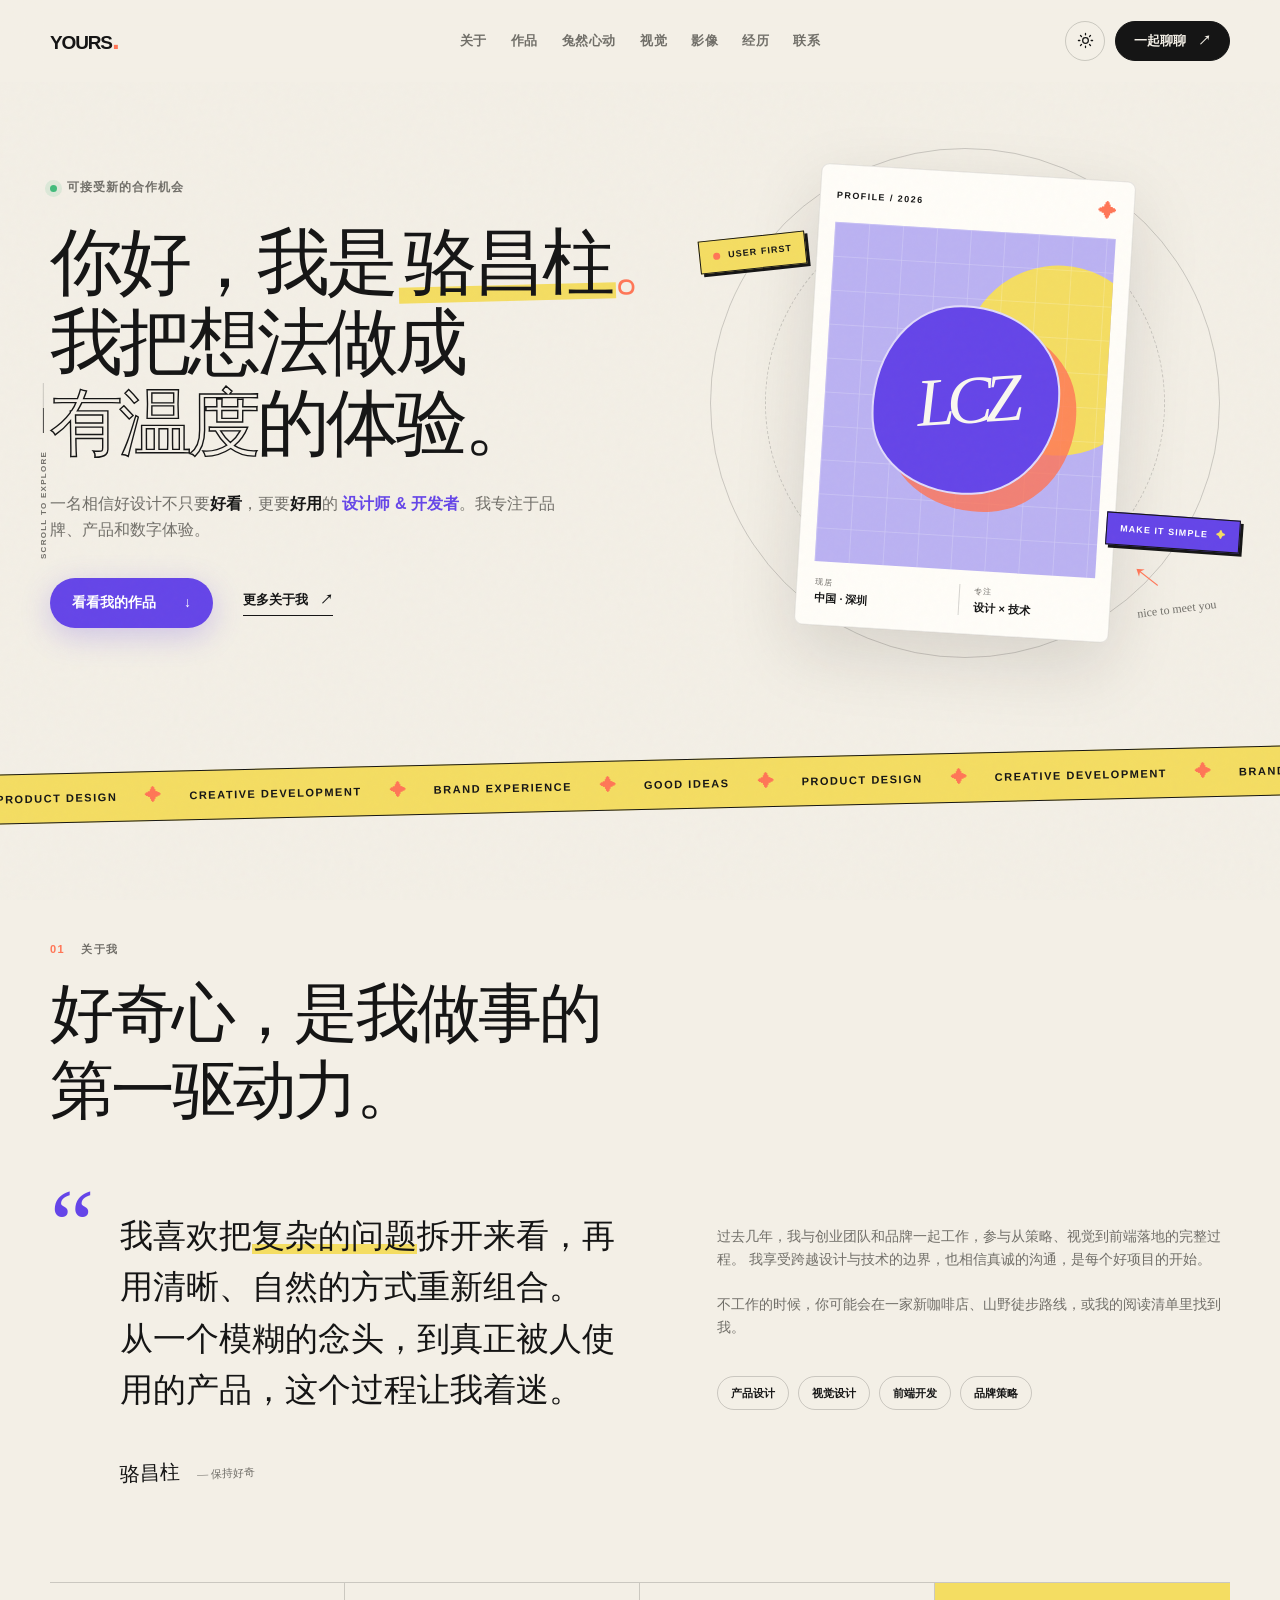
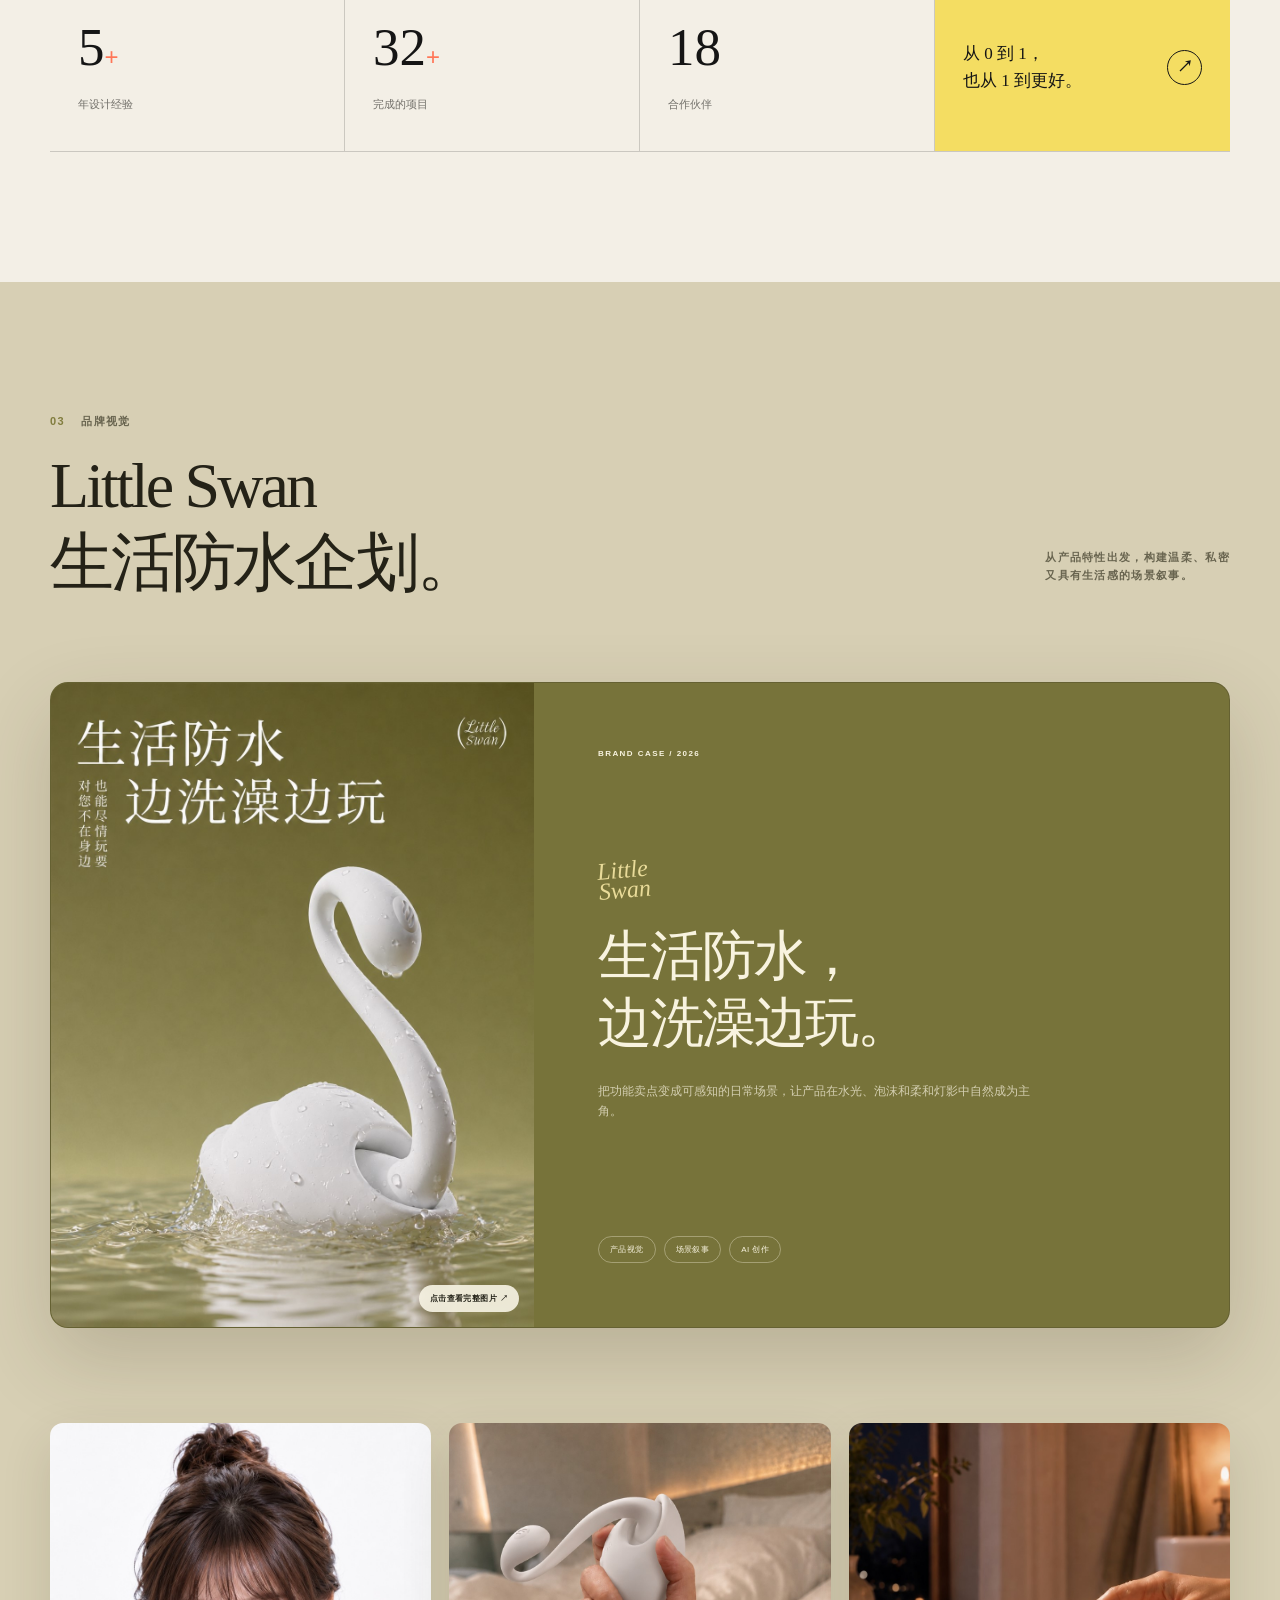
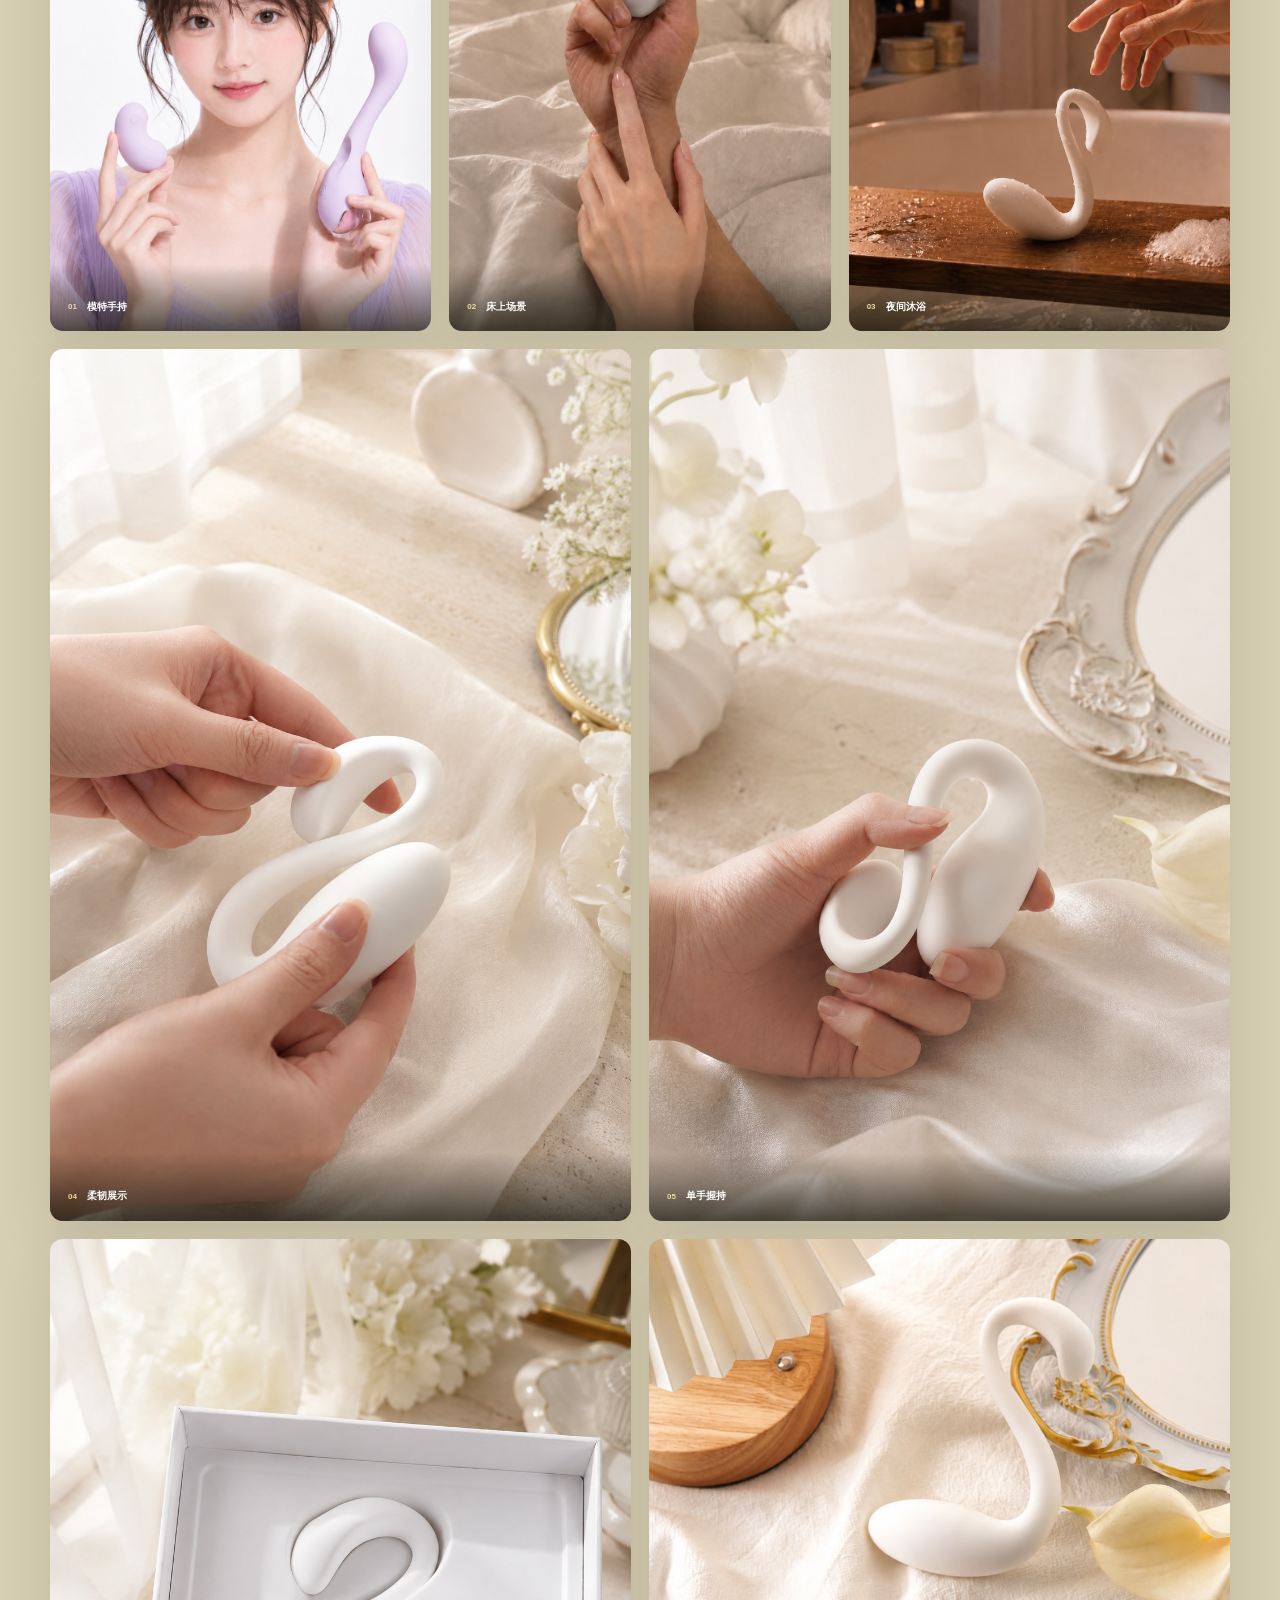
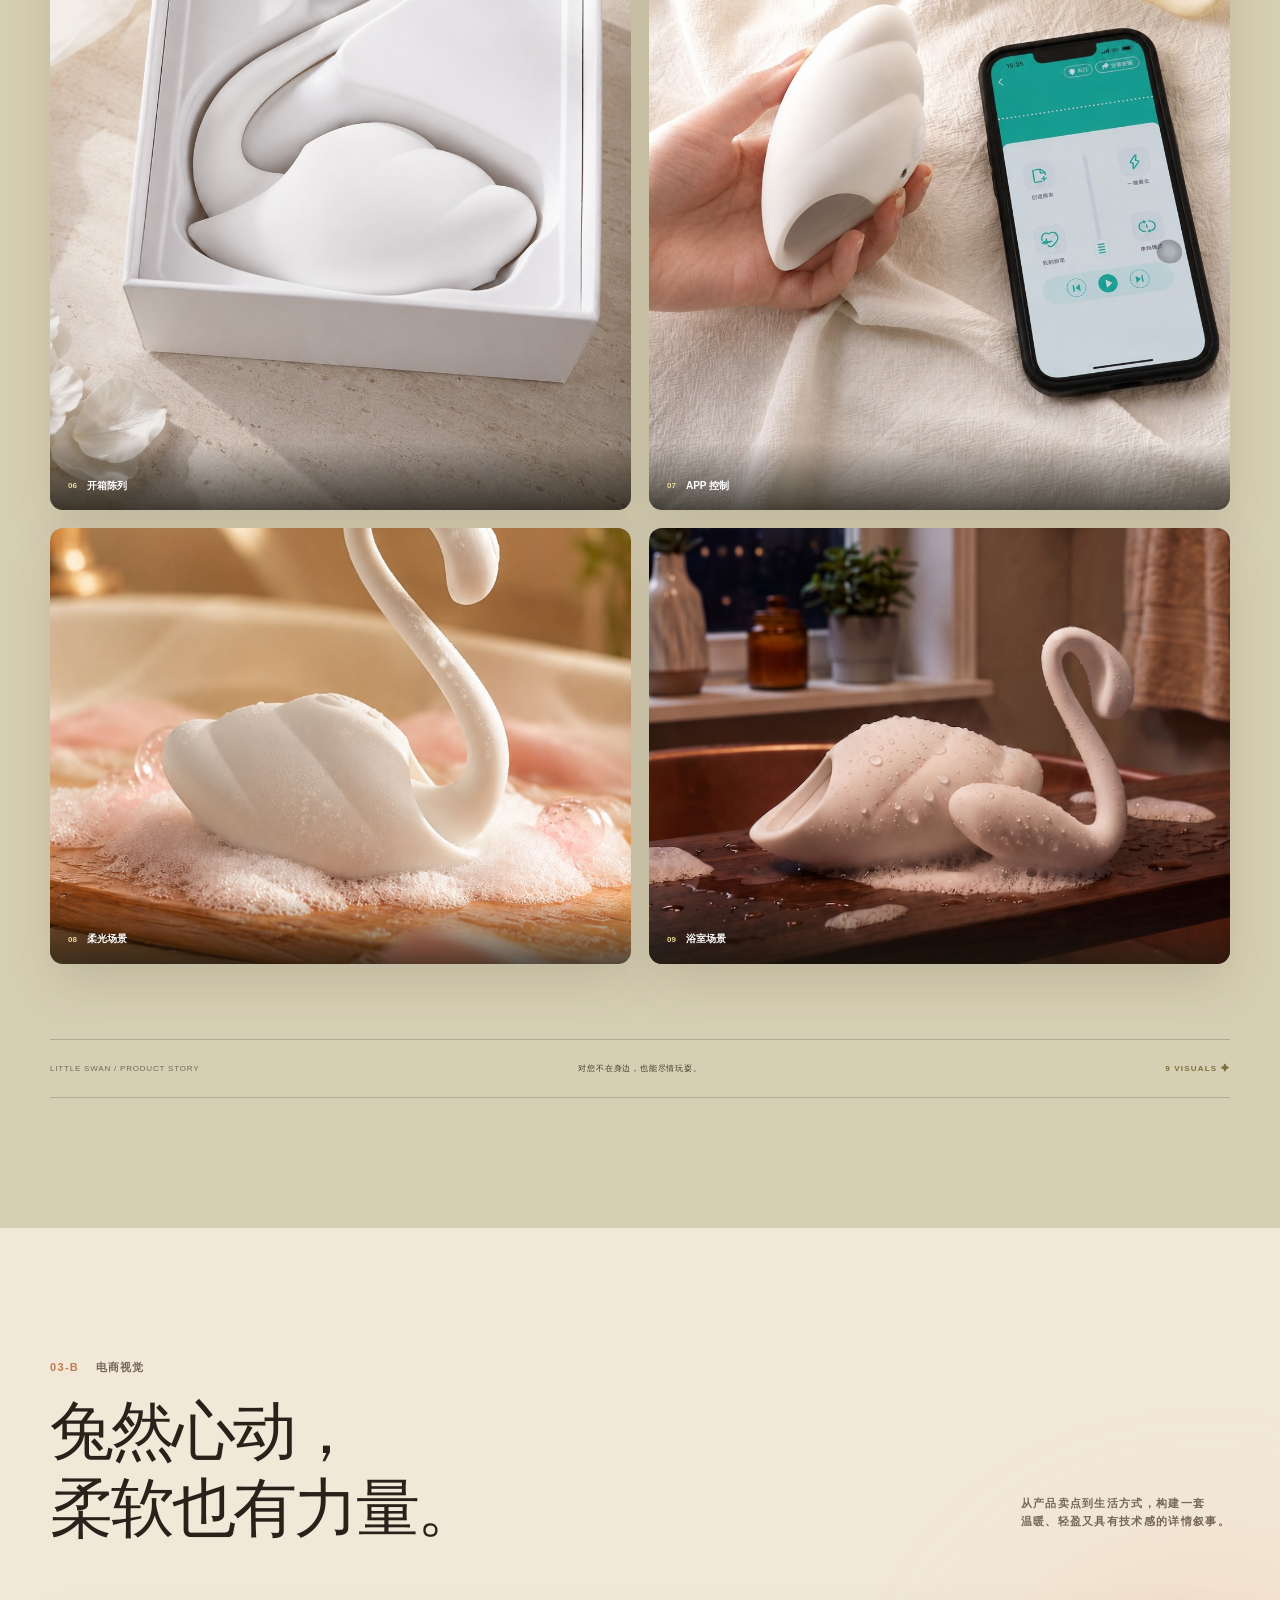
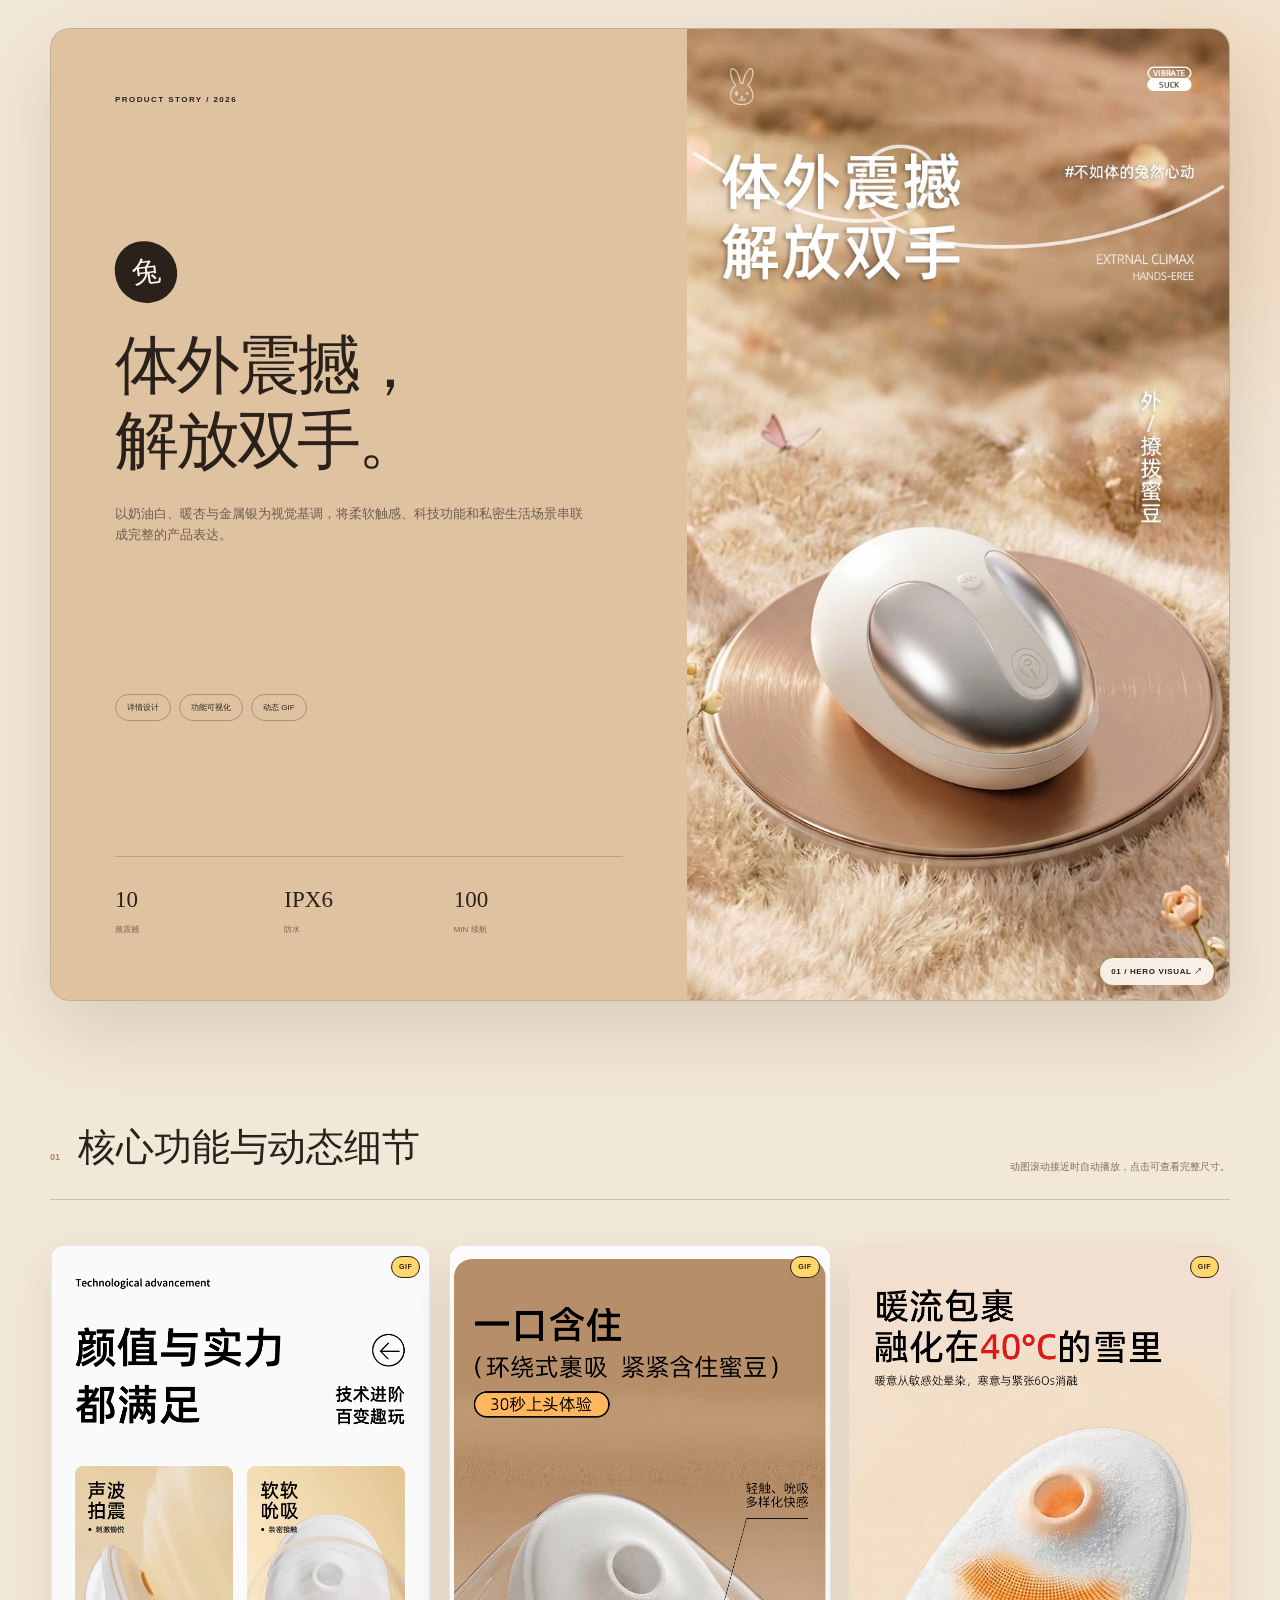
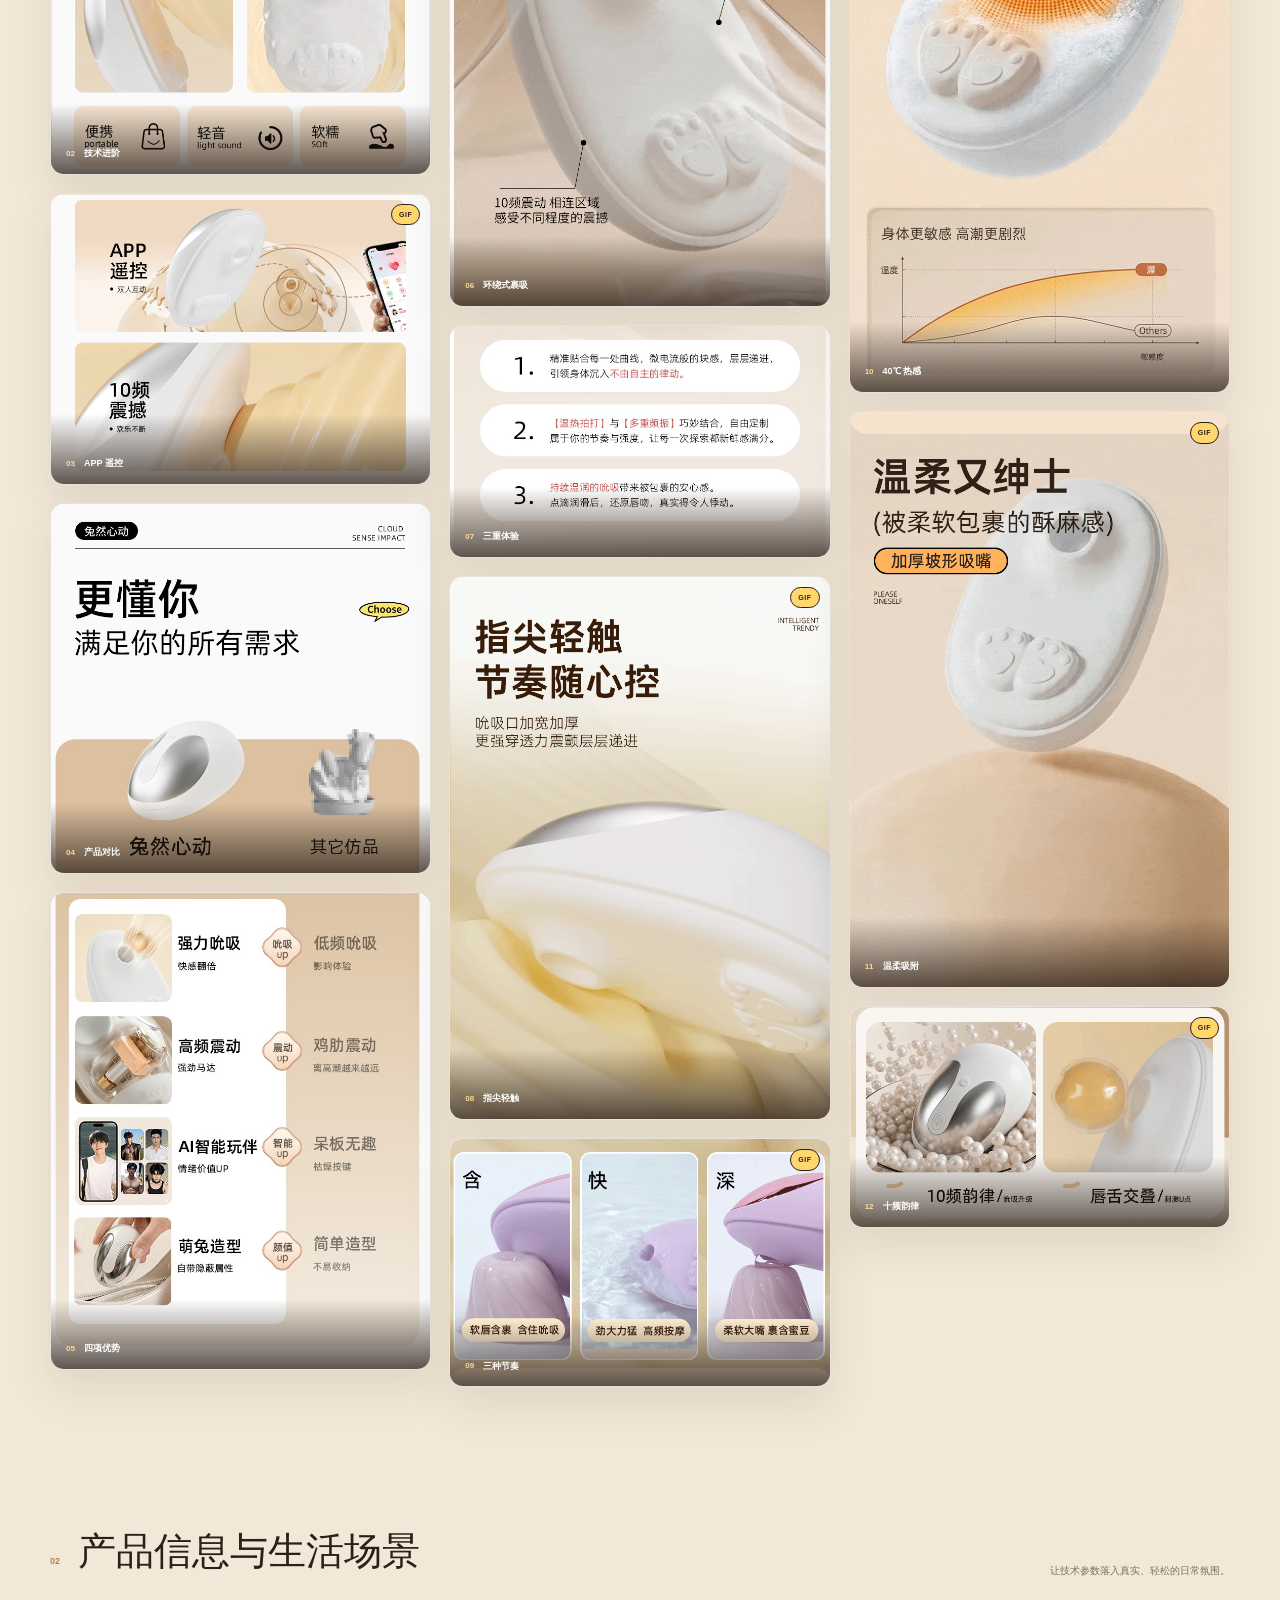
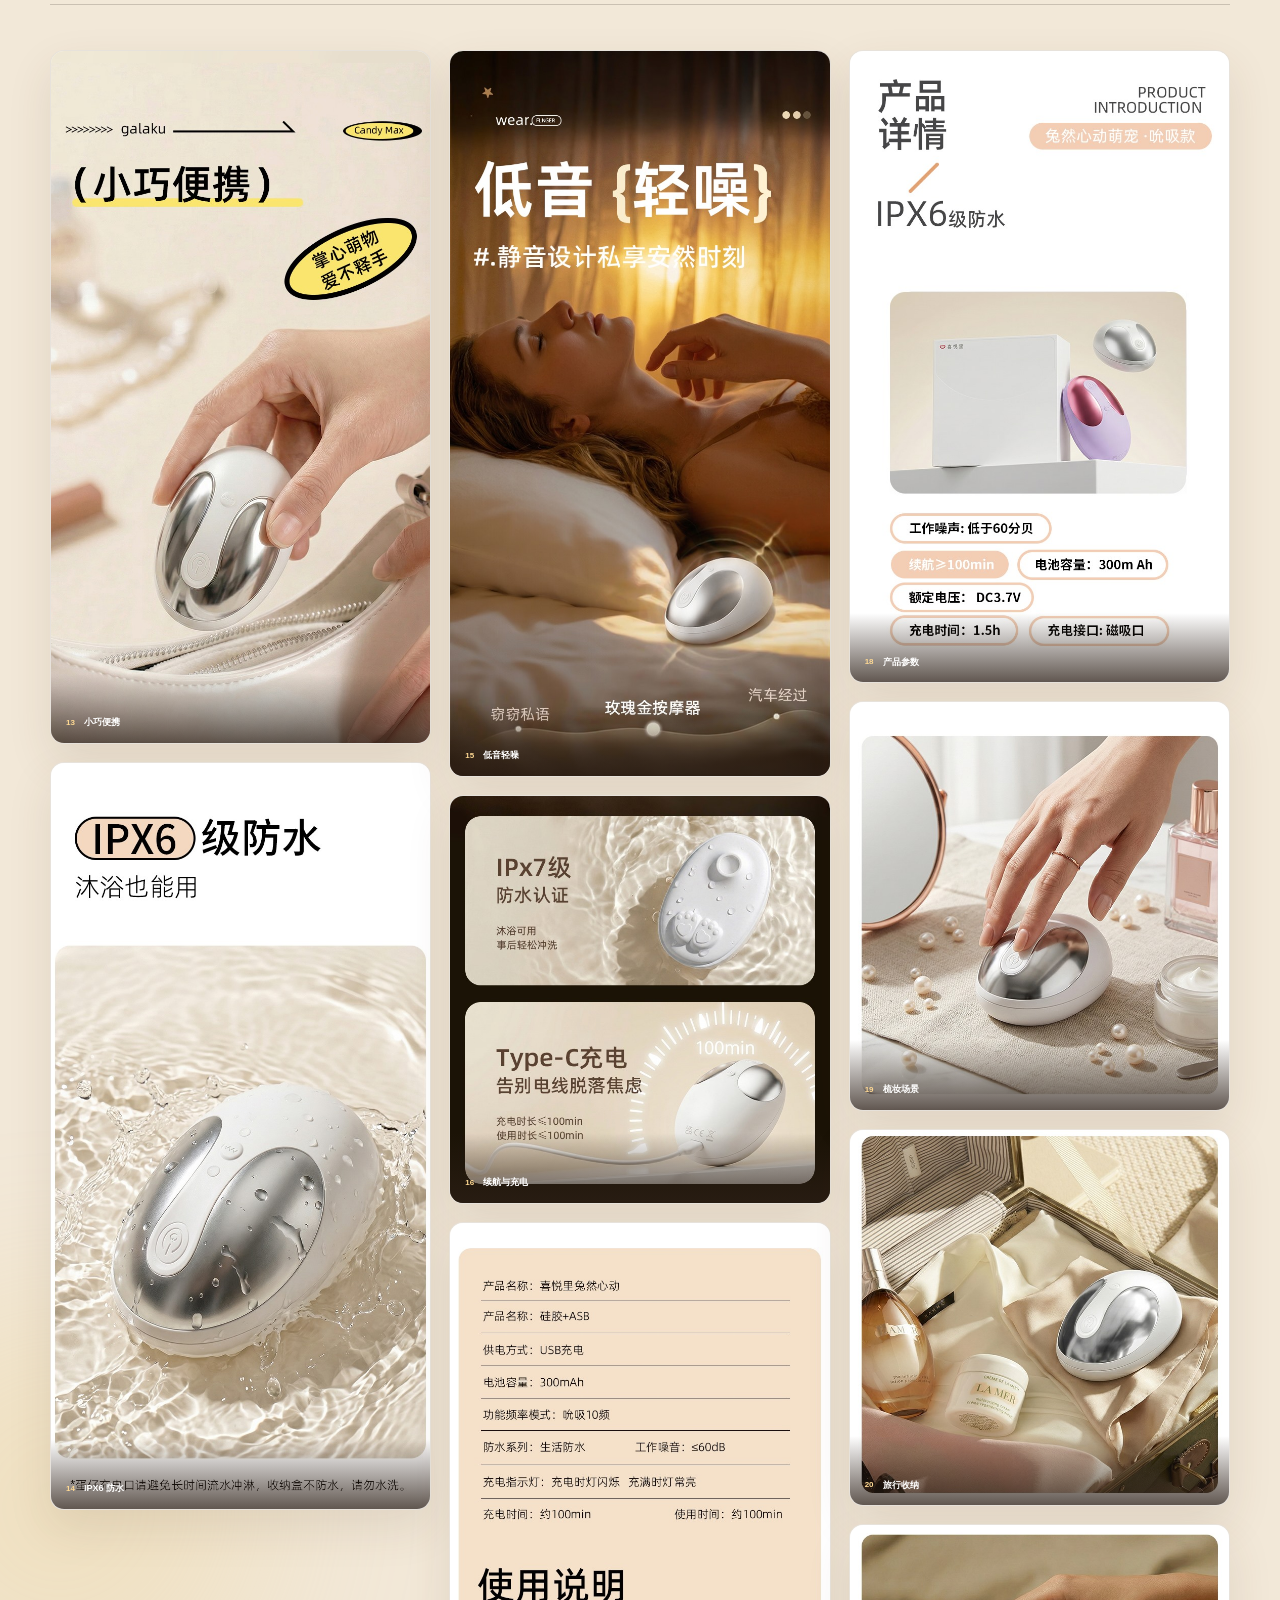
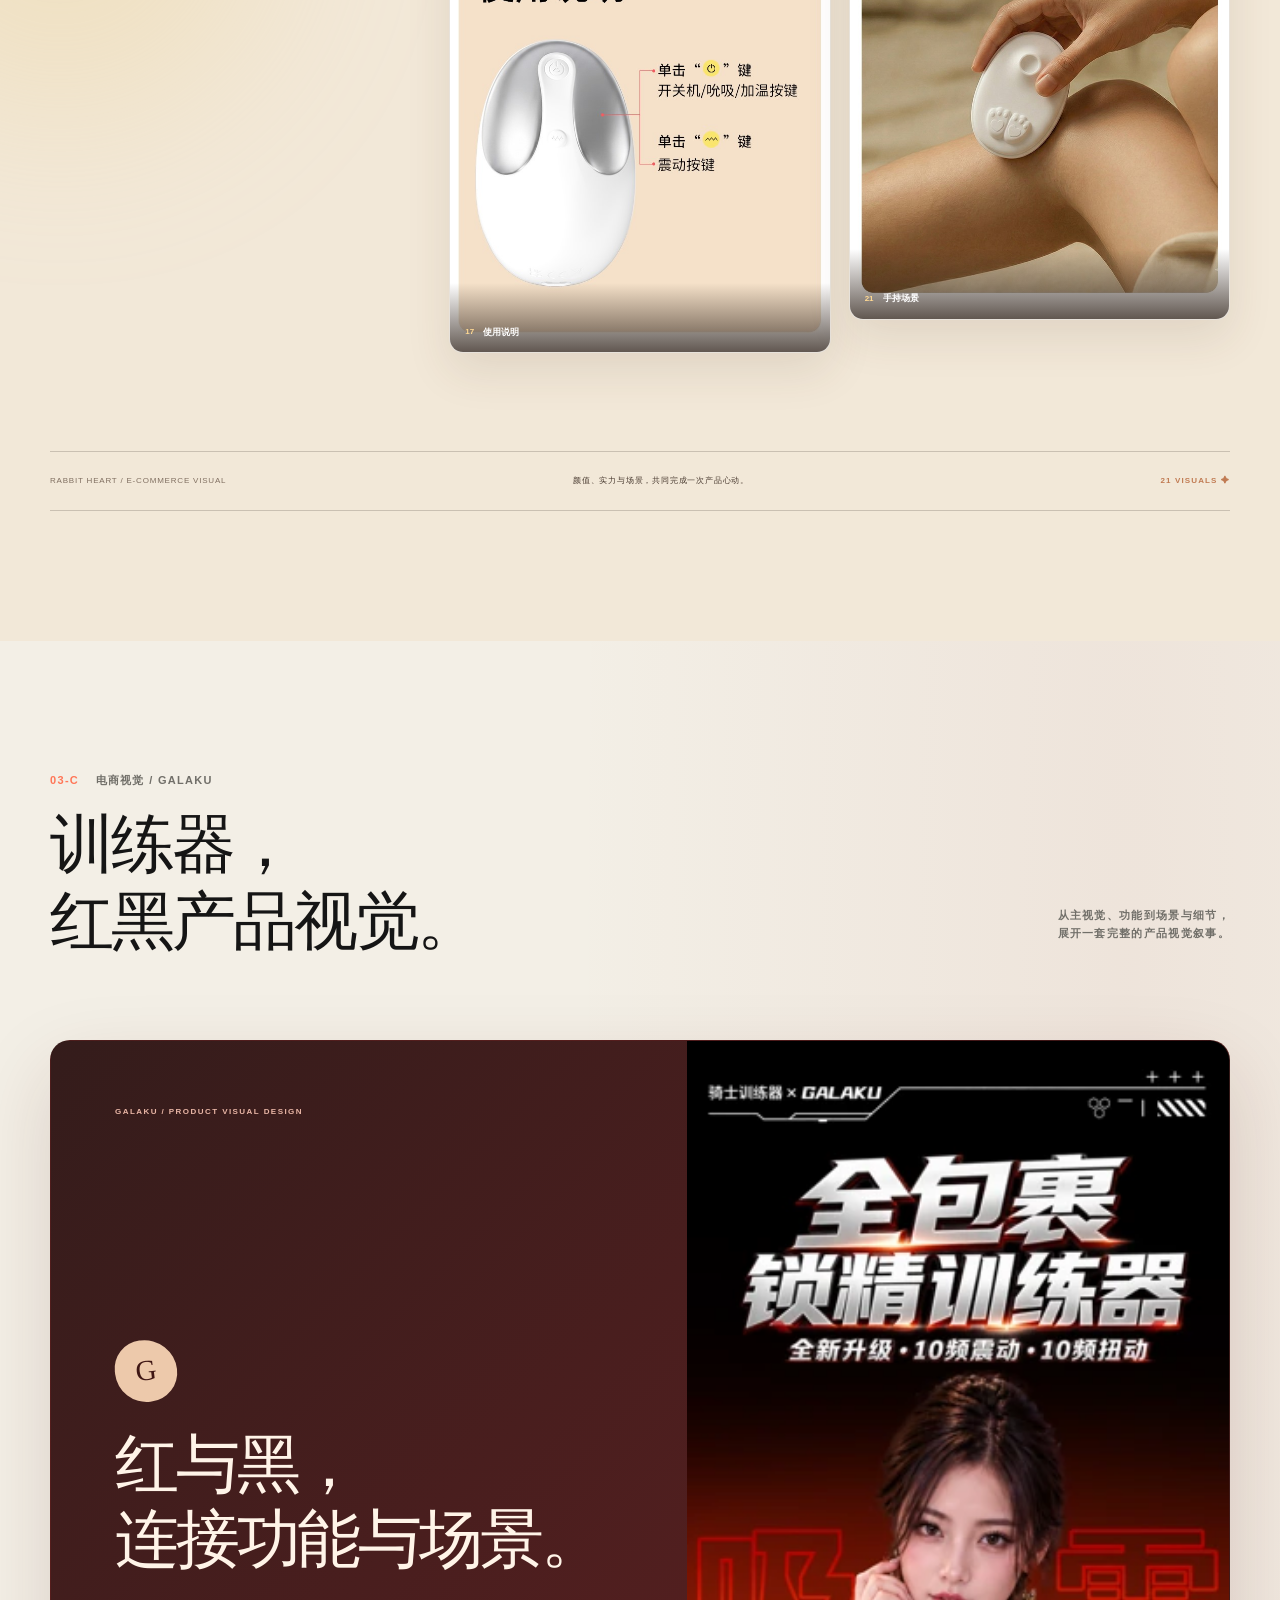
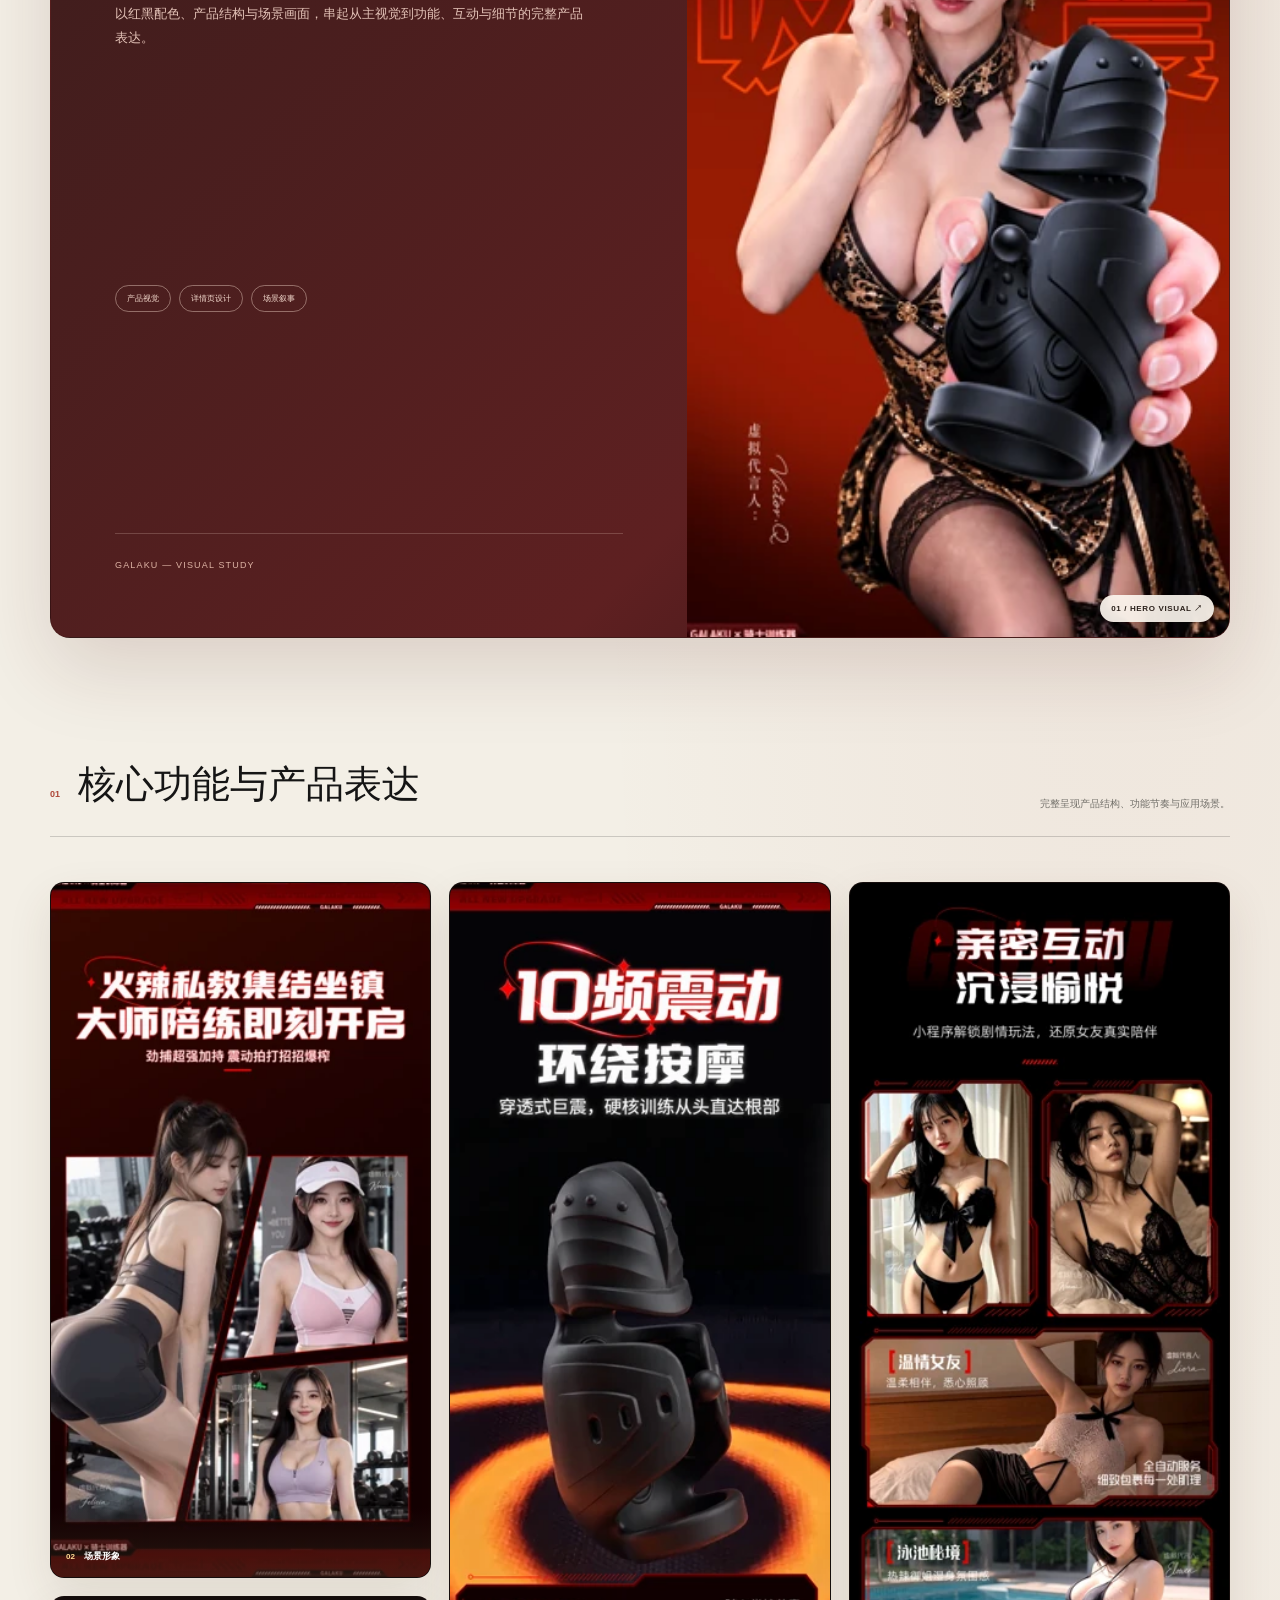
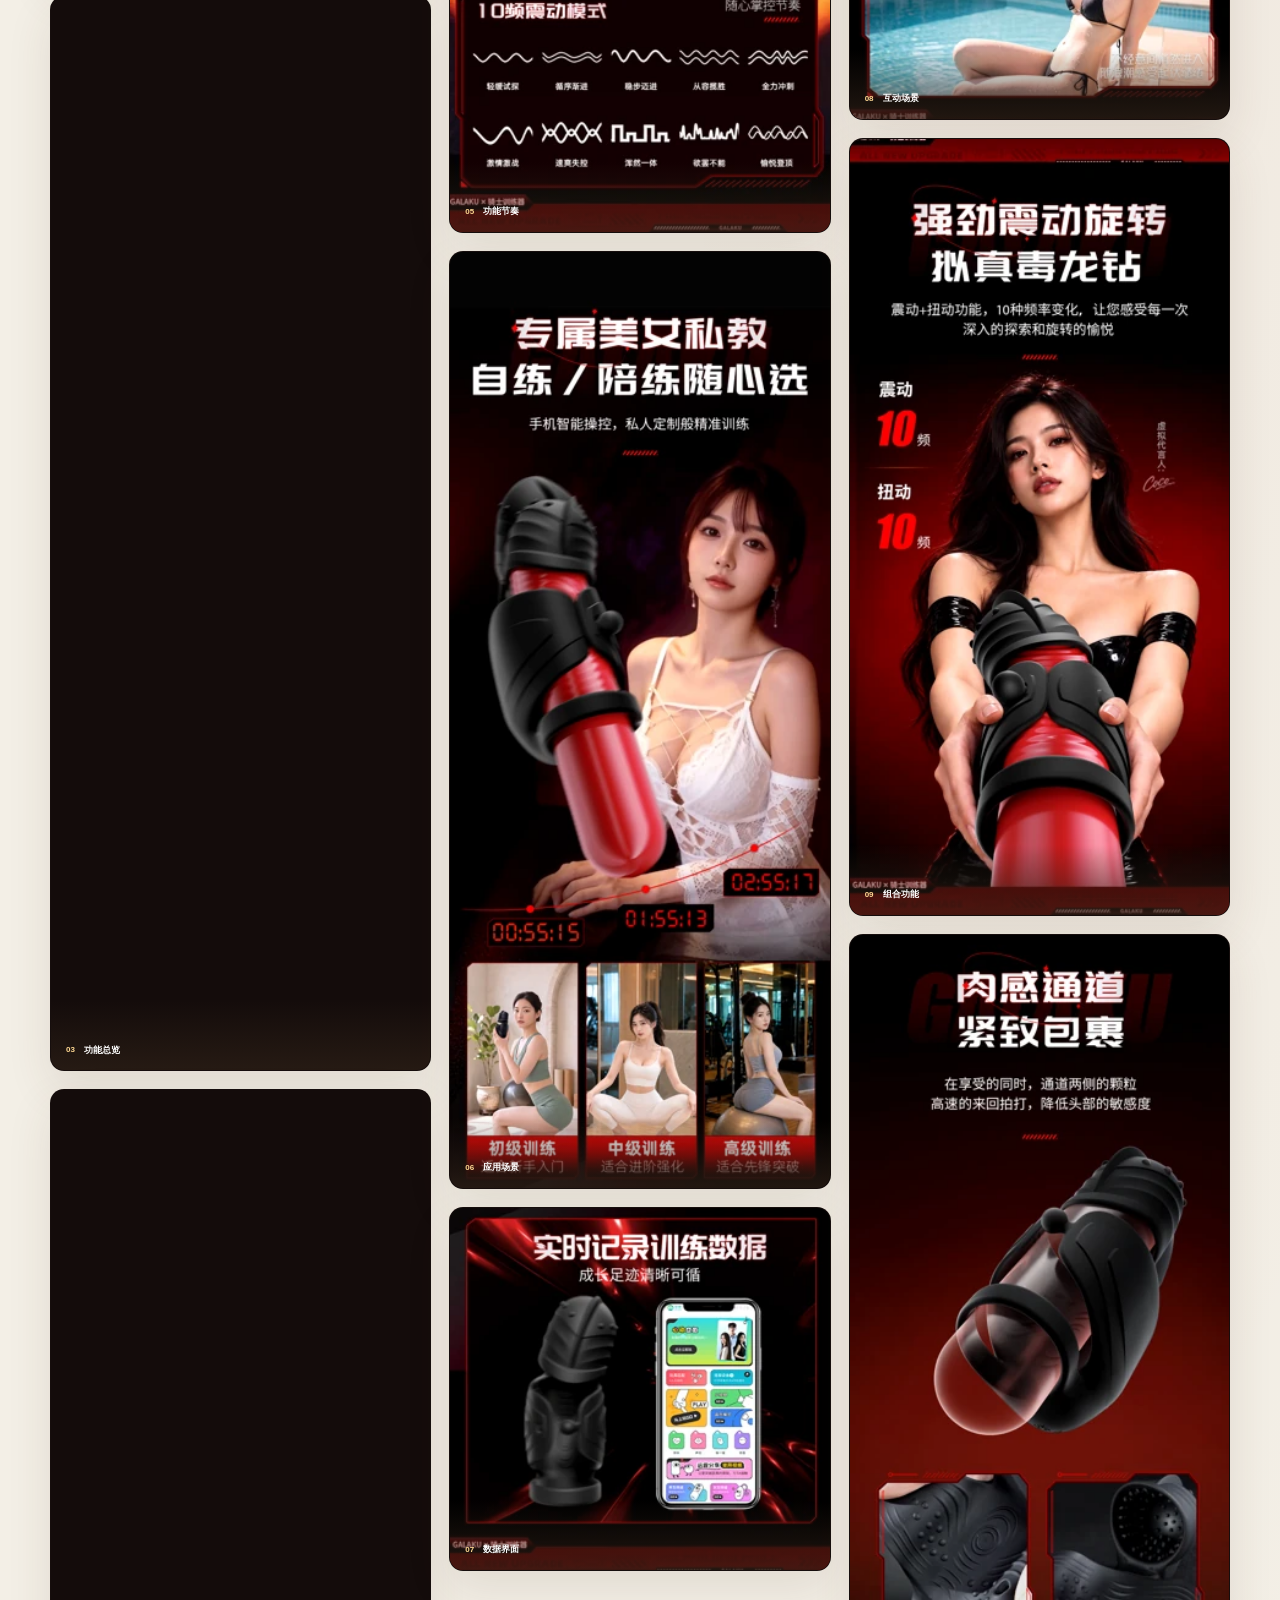
==== commit dc56a3be: "Personalize portfolio name and Shenzhen location" ====
--- a/index.html
+++ b/index.html
@@ -5,10 +5,10 @@
     <meta name="viewport" content="width=device-width, initial-scale=1.0" />
     <meta
       name="description"
-      content="你的名字的个人网站——设计、开发与创造有温度的数字体验。"
+      content="骆昌柱的个人网站——设计、开发与创造有温度的数字体验。"
     />
     <meta name="theme-color" content="#f4f0e8" />
-    <title>你的名字｜设计与开发</title>
+    <title>骆昌柱｜设计与开发</title>
     <link
       rel="icon"
       href="data:image/svg+xml,%3Csvg xmlns='http://www.w3.org/2000/svg' viewBox='0 0 64 64'%3E%3Crect width='64' height='64' rx='16' fill='%236545e8'/%3E%3Cpath d='M16 20h9l7 12 7-12h9L36 39v7h-8v-7z' fill='%23f4dd62'/%3E%3C/svg%3E"
@@ -77,7 +77,7 @@
         <div class="hero-copy">
           <p class="eyebrow reveal"><span class="status-dot"></span> 可接受新的合作机会</p>
           <h1 id="hero-title" class="reveal">
-            你好，我是<span class="name-mark">你的名字</span><i>。</i><br />
+            你好，我是<span class="name-mark">骆昌柱</span><i>。</i><br />
             我把想法做成<br />
             <span class="outlined-word">有温度</span>的体验。
           </h1>
@@ -102,12 +102,12 @@
             <div class="portrait" aria-hidden="true">
               <div class="portrait-sun"></div>
               <div class="portrait-grid"></div>
-              <span class="portrait-initials">YN</span>
+              <span class="portrait-initials">LCZ</span>
             </div>
             <div class="profile-meta">
               <div>
                 <small>现居</small>
-                <strong>中国 · 杭州</strong>
+                <strong>中国 · 深圳</strong>
               </div>
               <div>
                 <small>专注</small>
@@ -148,7 +148,7 @@
               我喜欢把<strong>复杂的问题</strong>拆开来看，再用清晰、自然的方式重新组合。
               从一个模糊的念头，到真正被人使用的产品，这个过程让我着迷。
             </p>
-            <div class="signature">Your Name <span>— 保持好奇</span></div>
+            <div class="signature">骆昌柱 <span>— 保持好奇</span></div>
           </div>
 
           <div class="about-details reveal">
@@ -717,7 +717,7 @@
             <div class="timeline-year">2024 — 至今</div>
             <div class="timeline-role">
               <h3>资深产品设计师</h3>
-              <p>某某科技 / 杭州</p>
+              <p>某某科技 / 深圳</p>
             </div>
             <p class="timeline-desc">负责核心产品体验与设计系统，推动从策略到上线的端到端协作。</p>
             <span class="timeline-dot"></span>
@@ -772,7 +772,7 @@
     <footer>
       <div class="shell footer-inner">
         <a class="footer-manage" href="admin.html">管理作品</a>
-        <p>© <span id="current-year">2026</span> YOUR NAME. 保持热爱，保持创造。</p>
+        <p>© <span id="current-year">2026</span> 骆昌柱. 保持热爱，保持创造。</p>
         <a href="#top">回到顶部 ↑</a>
       </div>
     </footer>
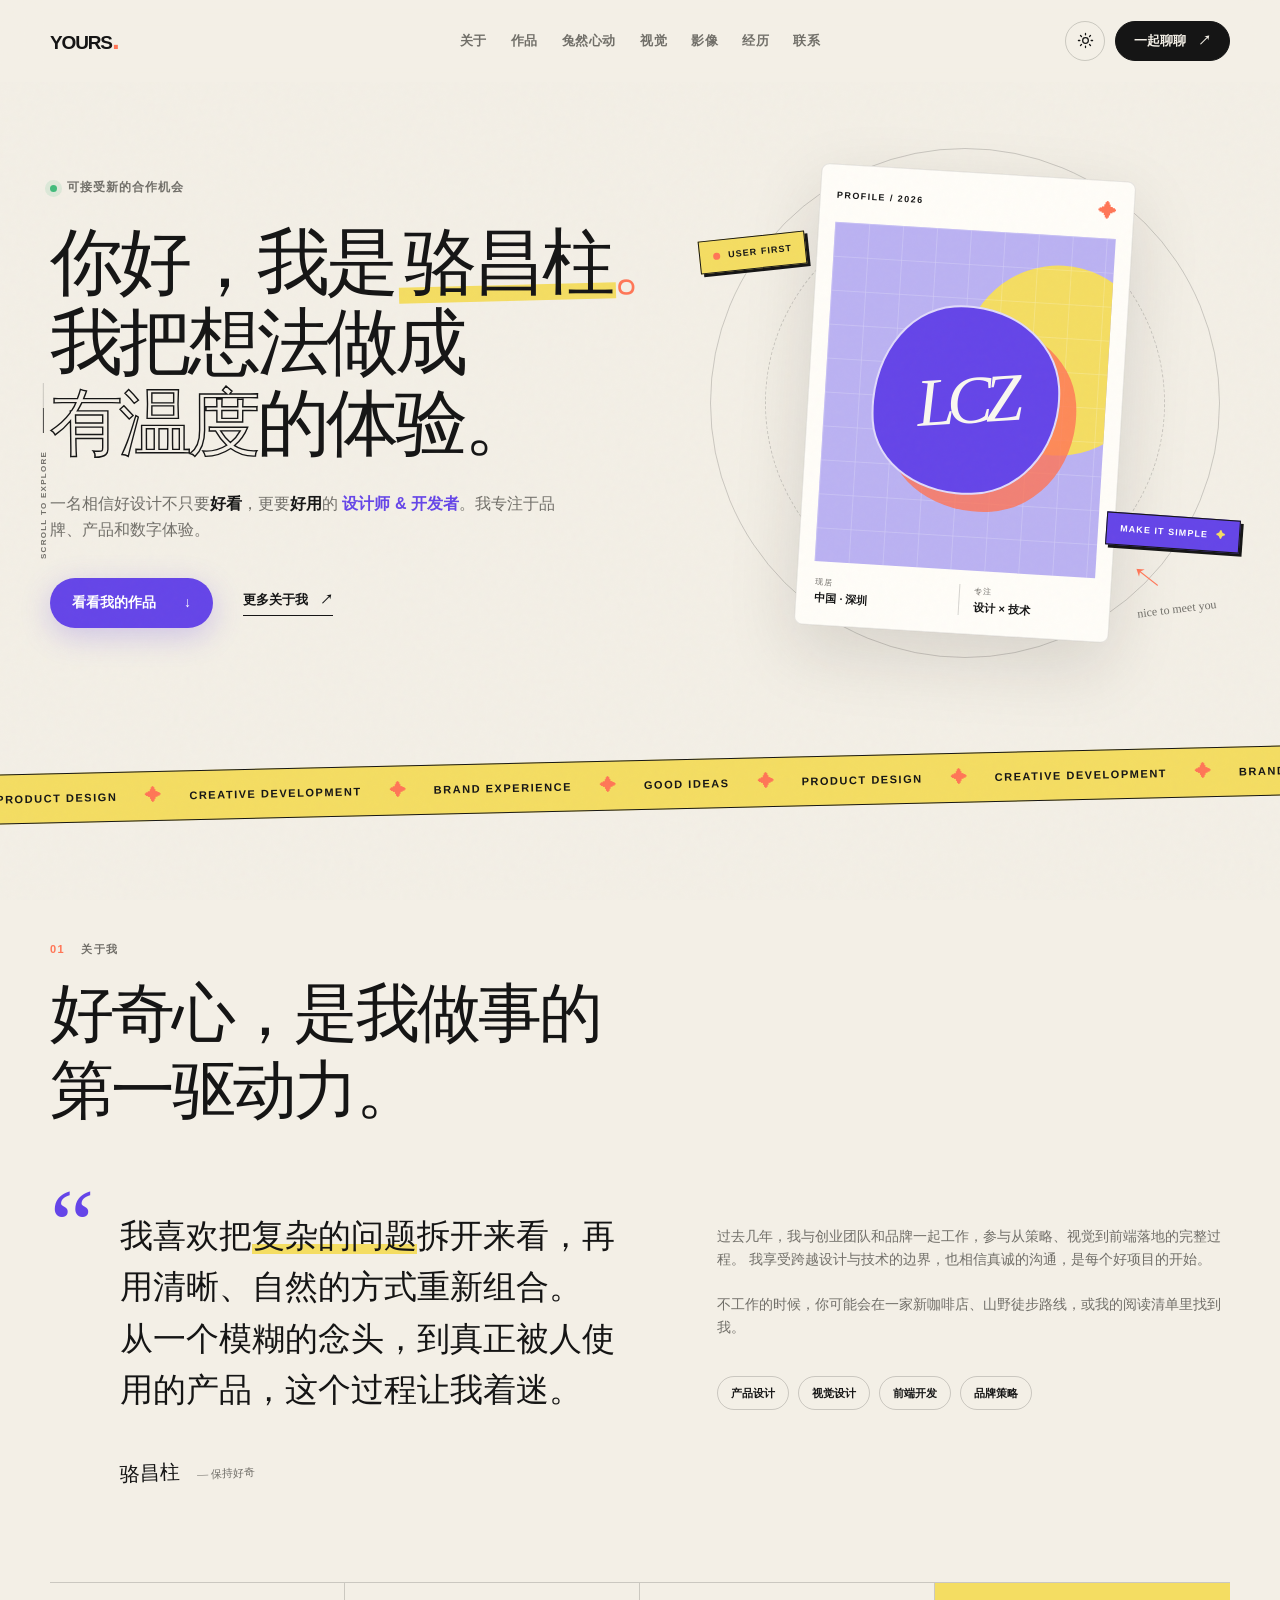
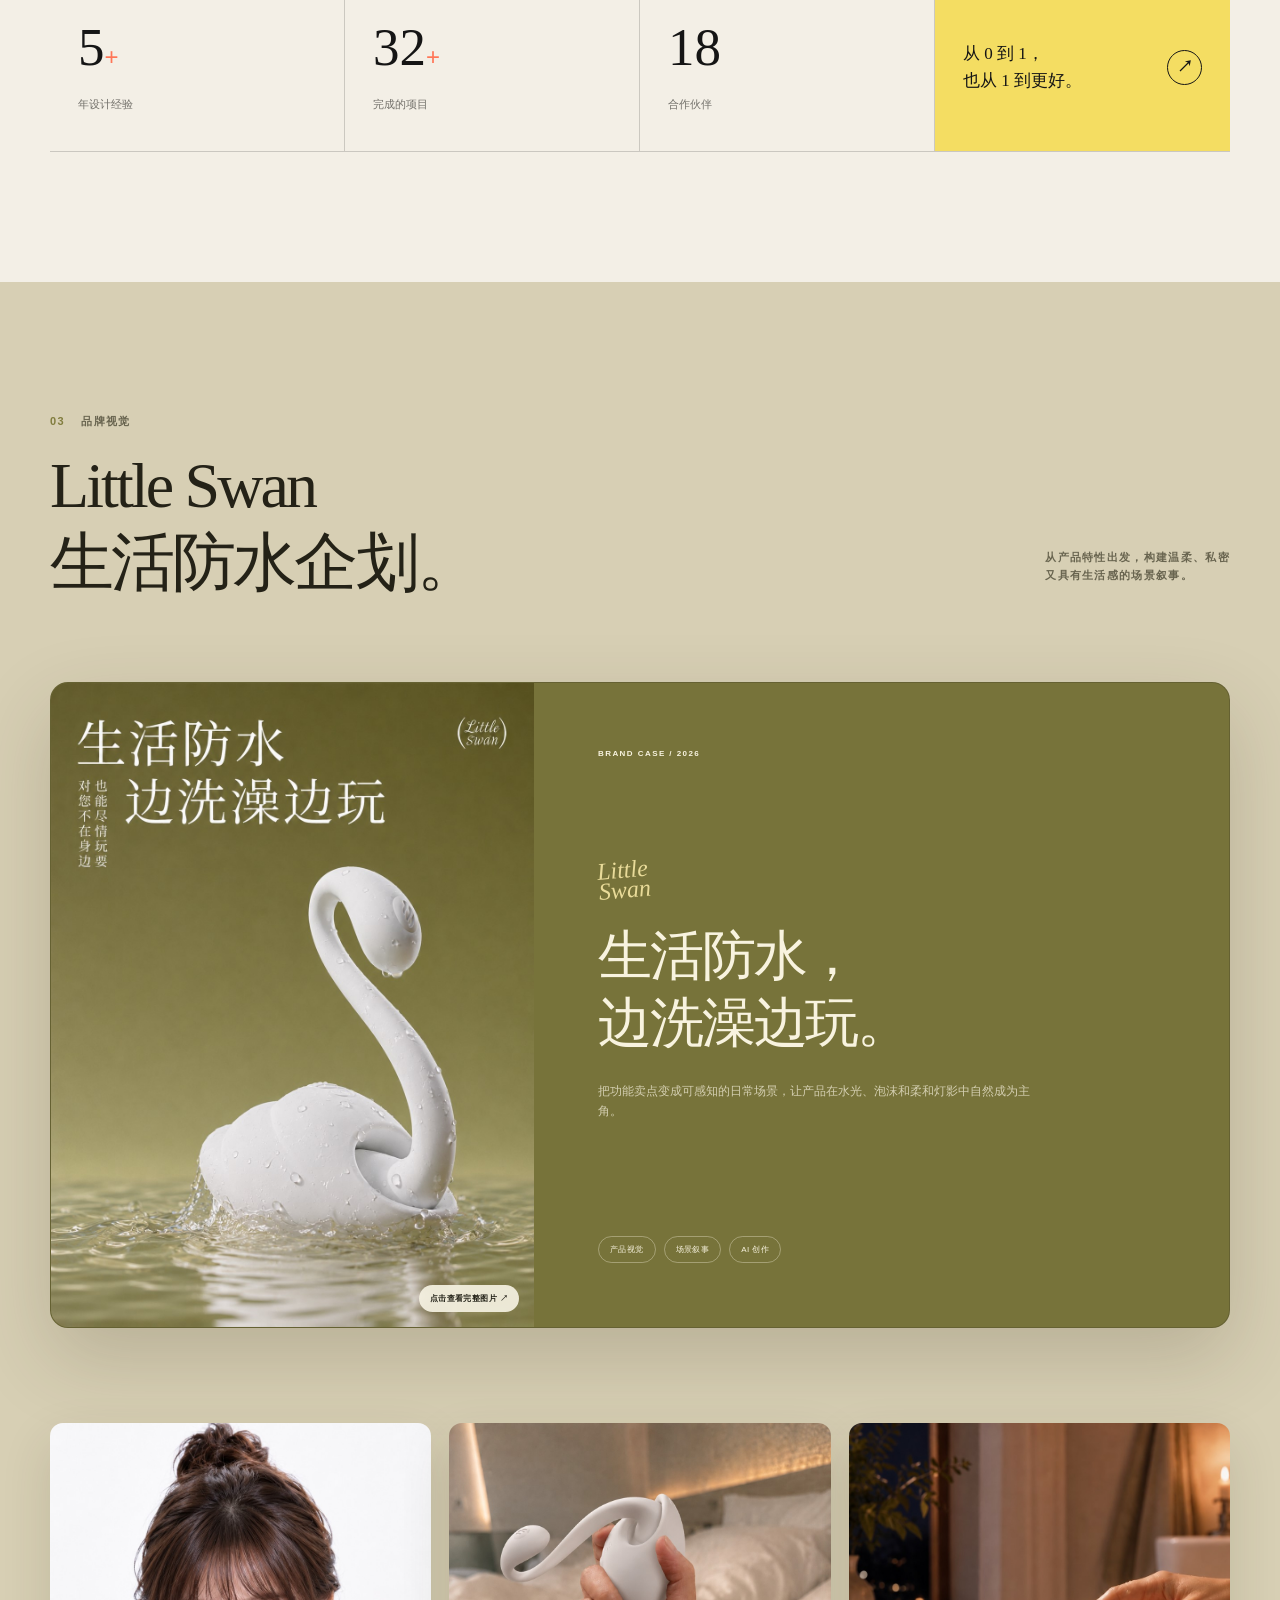
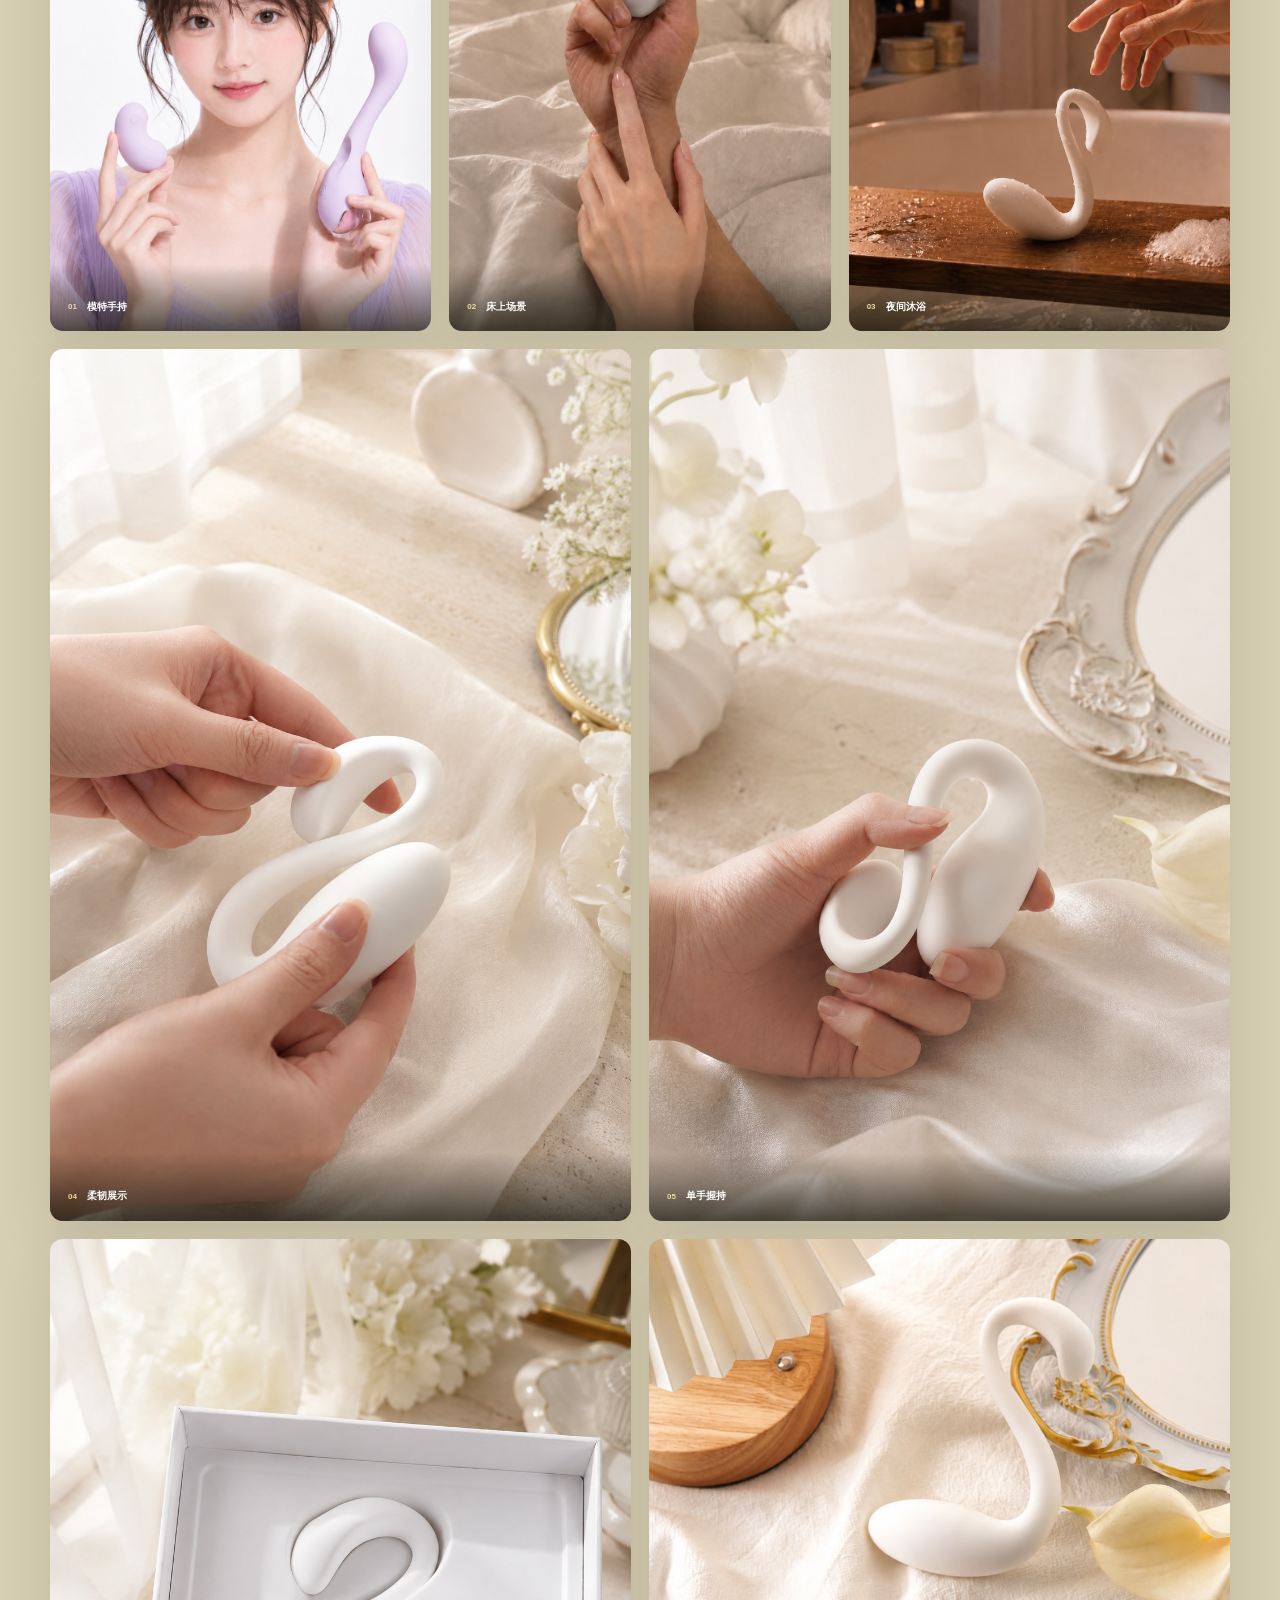
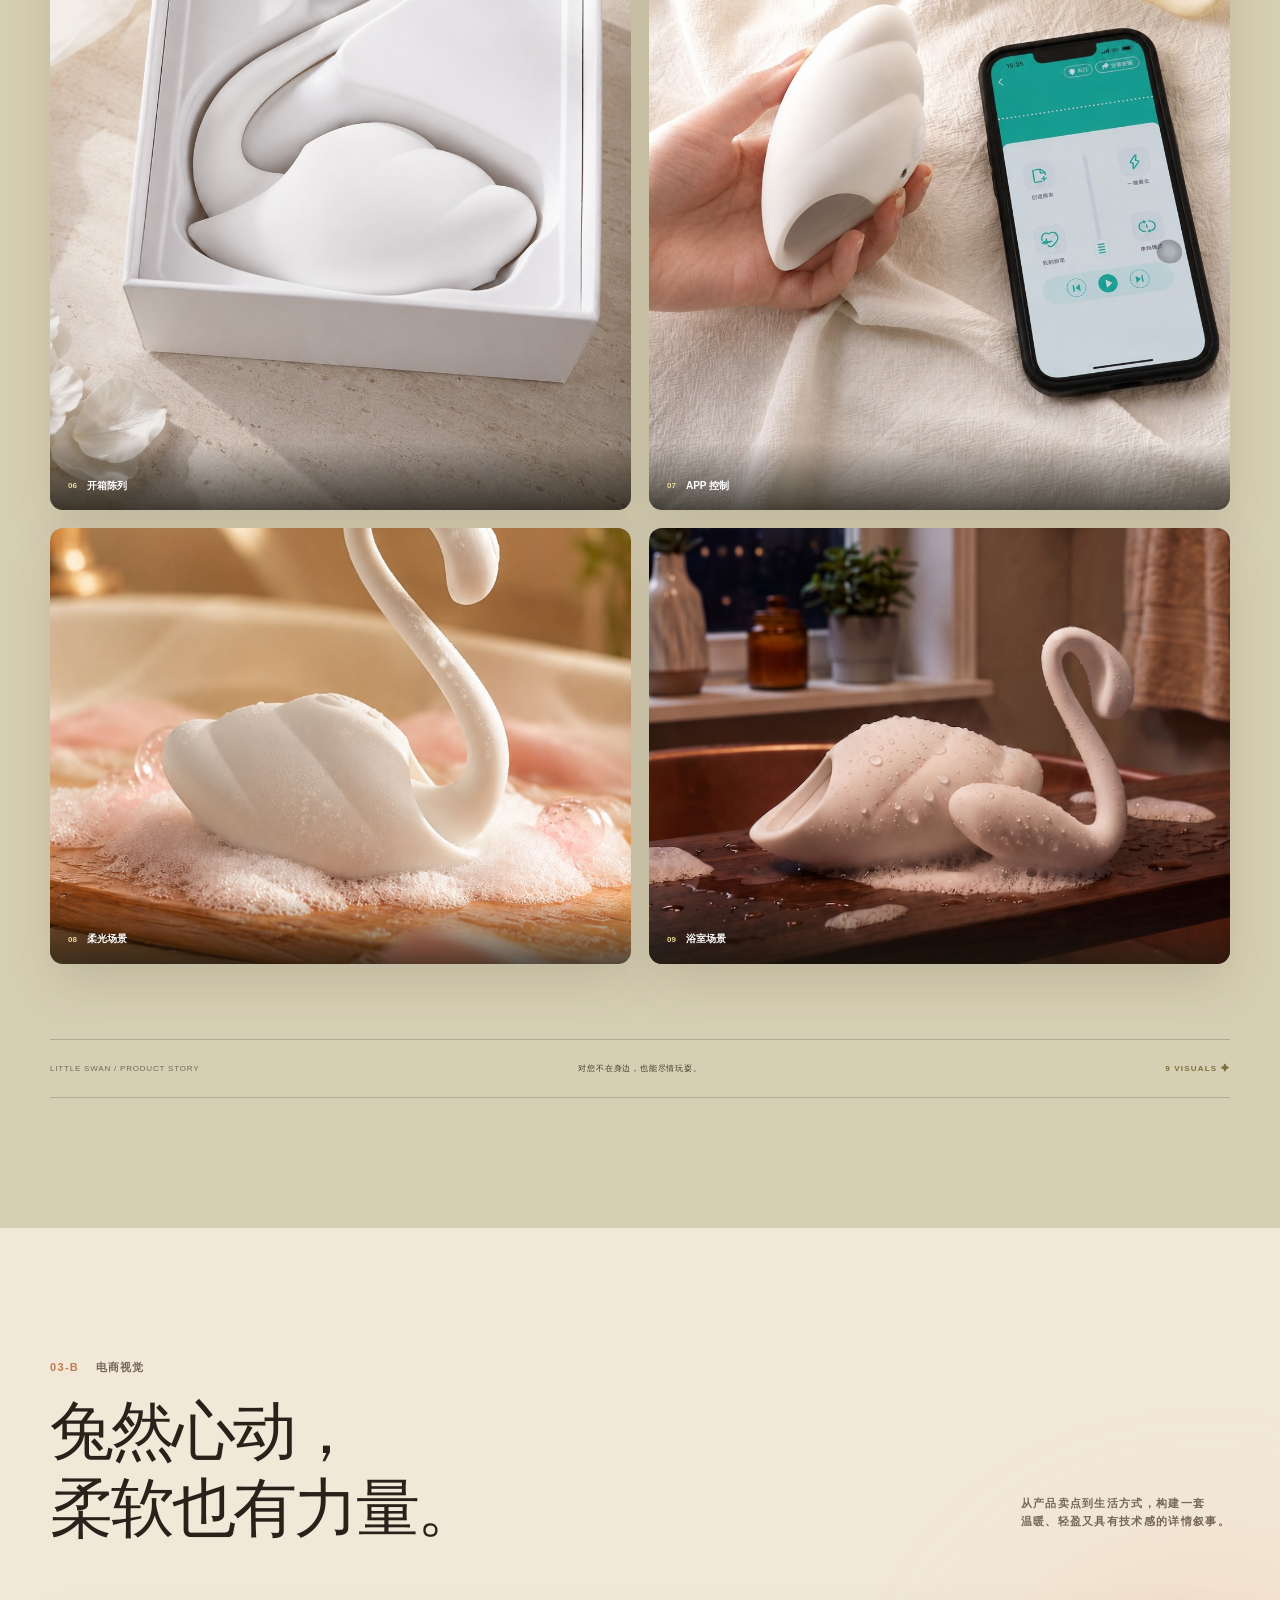
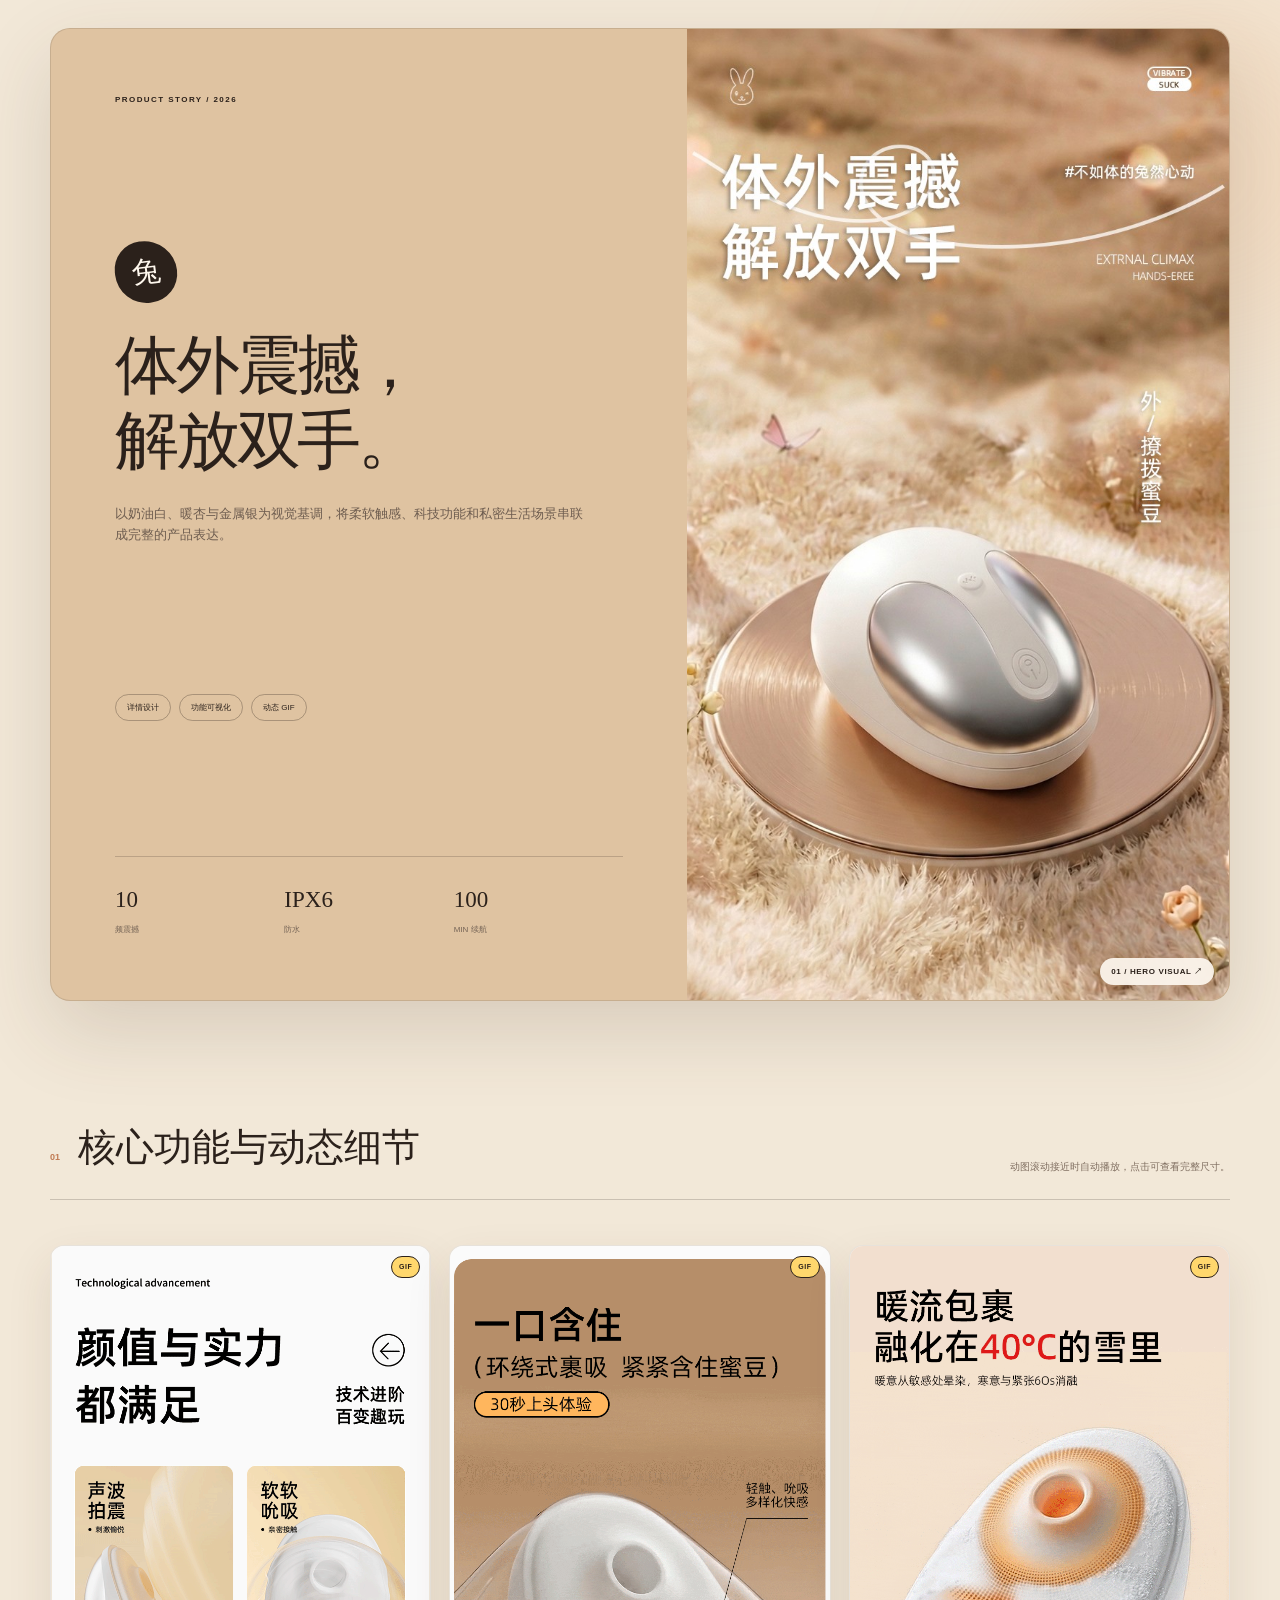
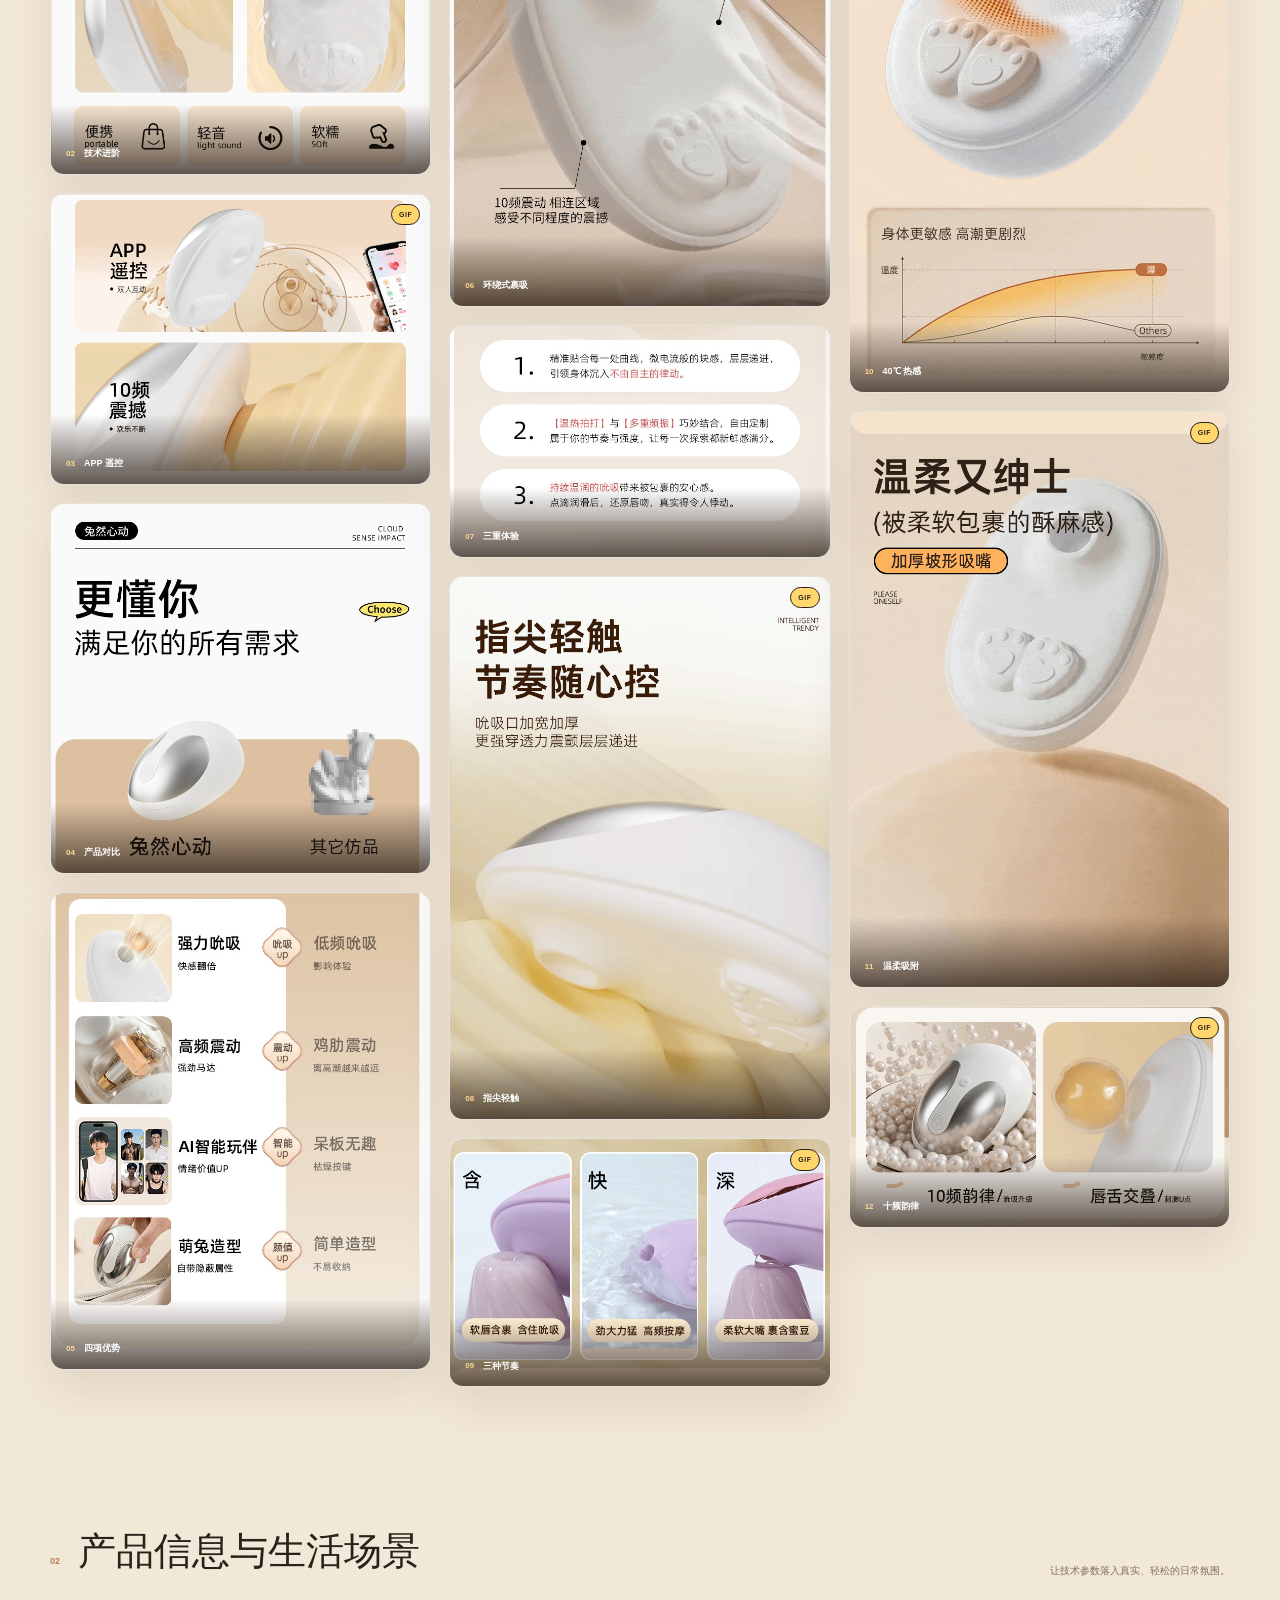
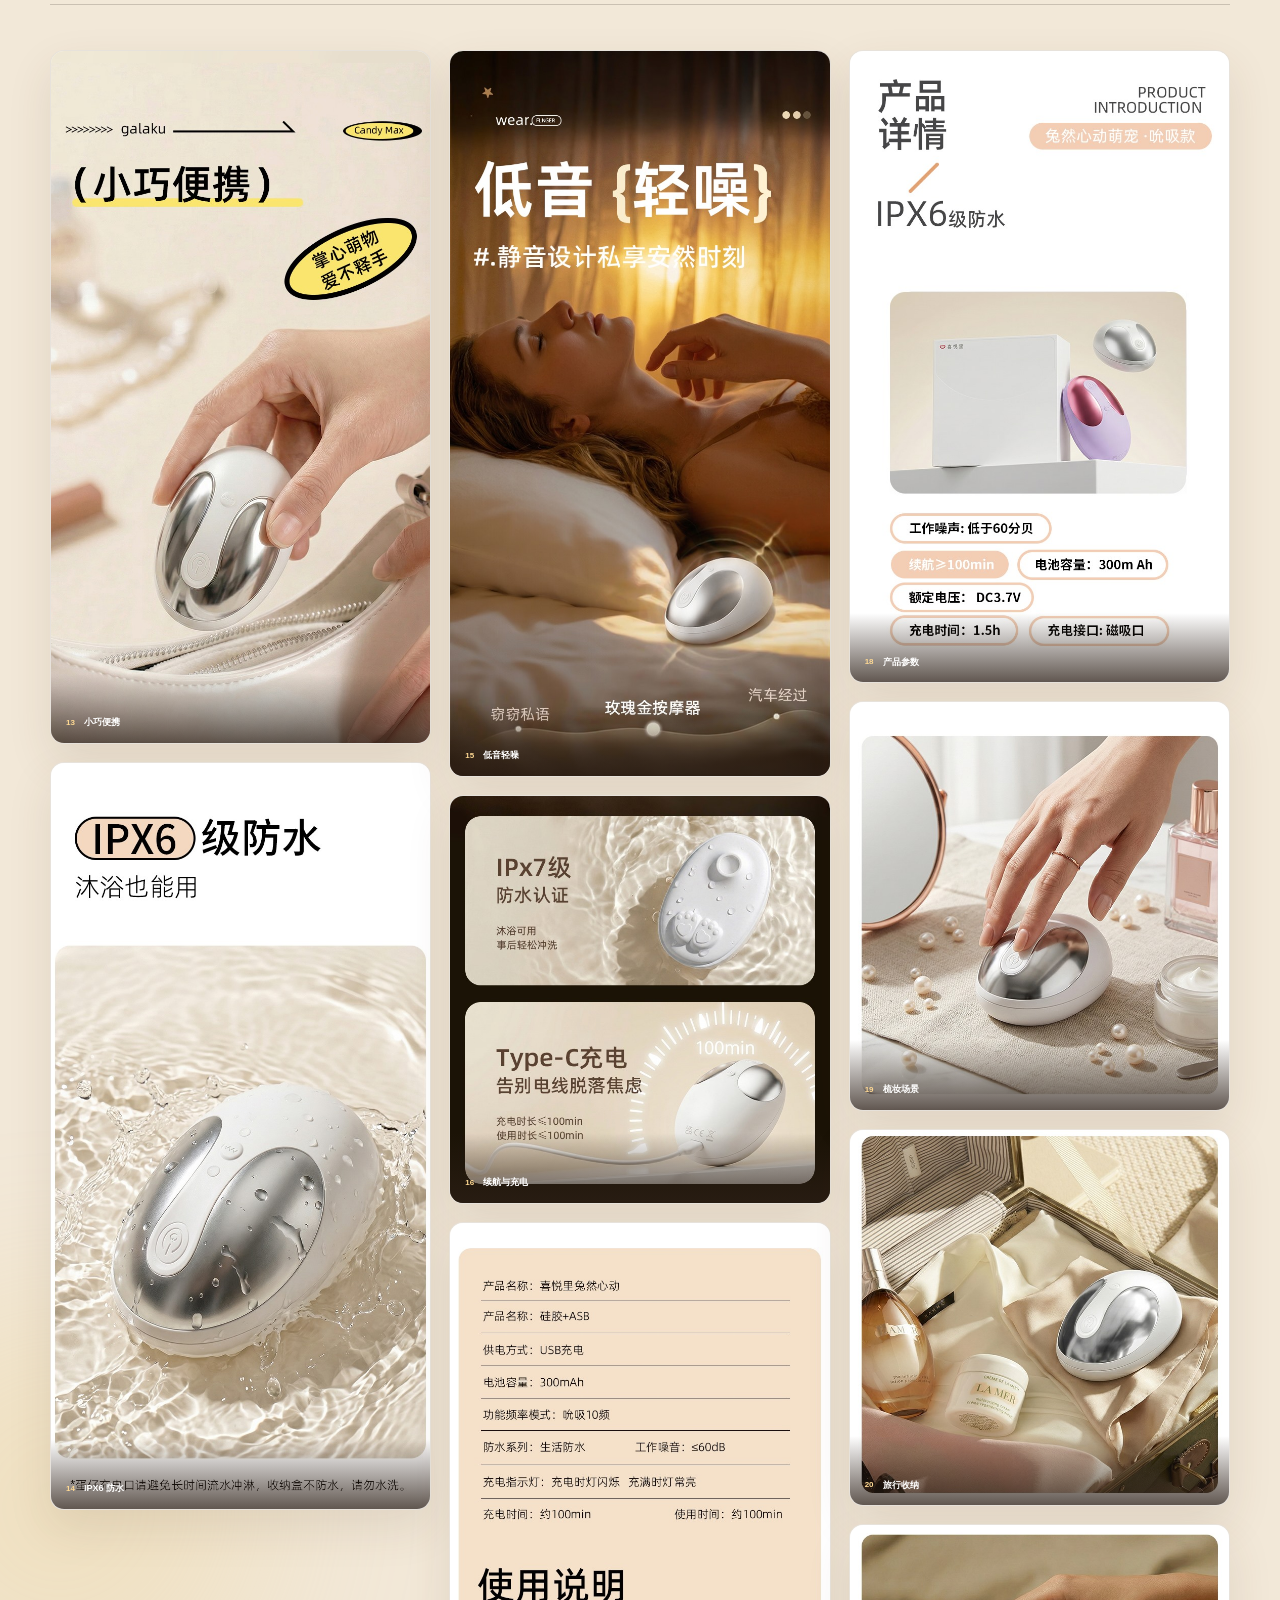
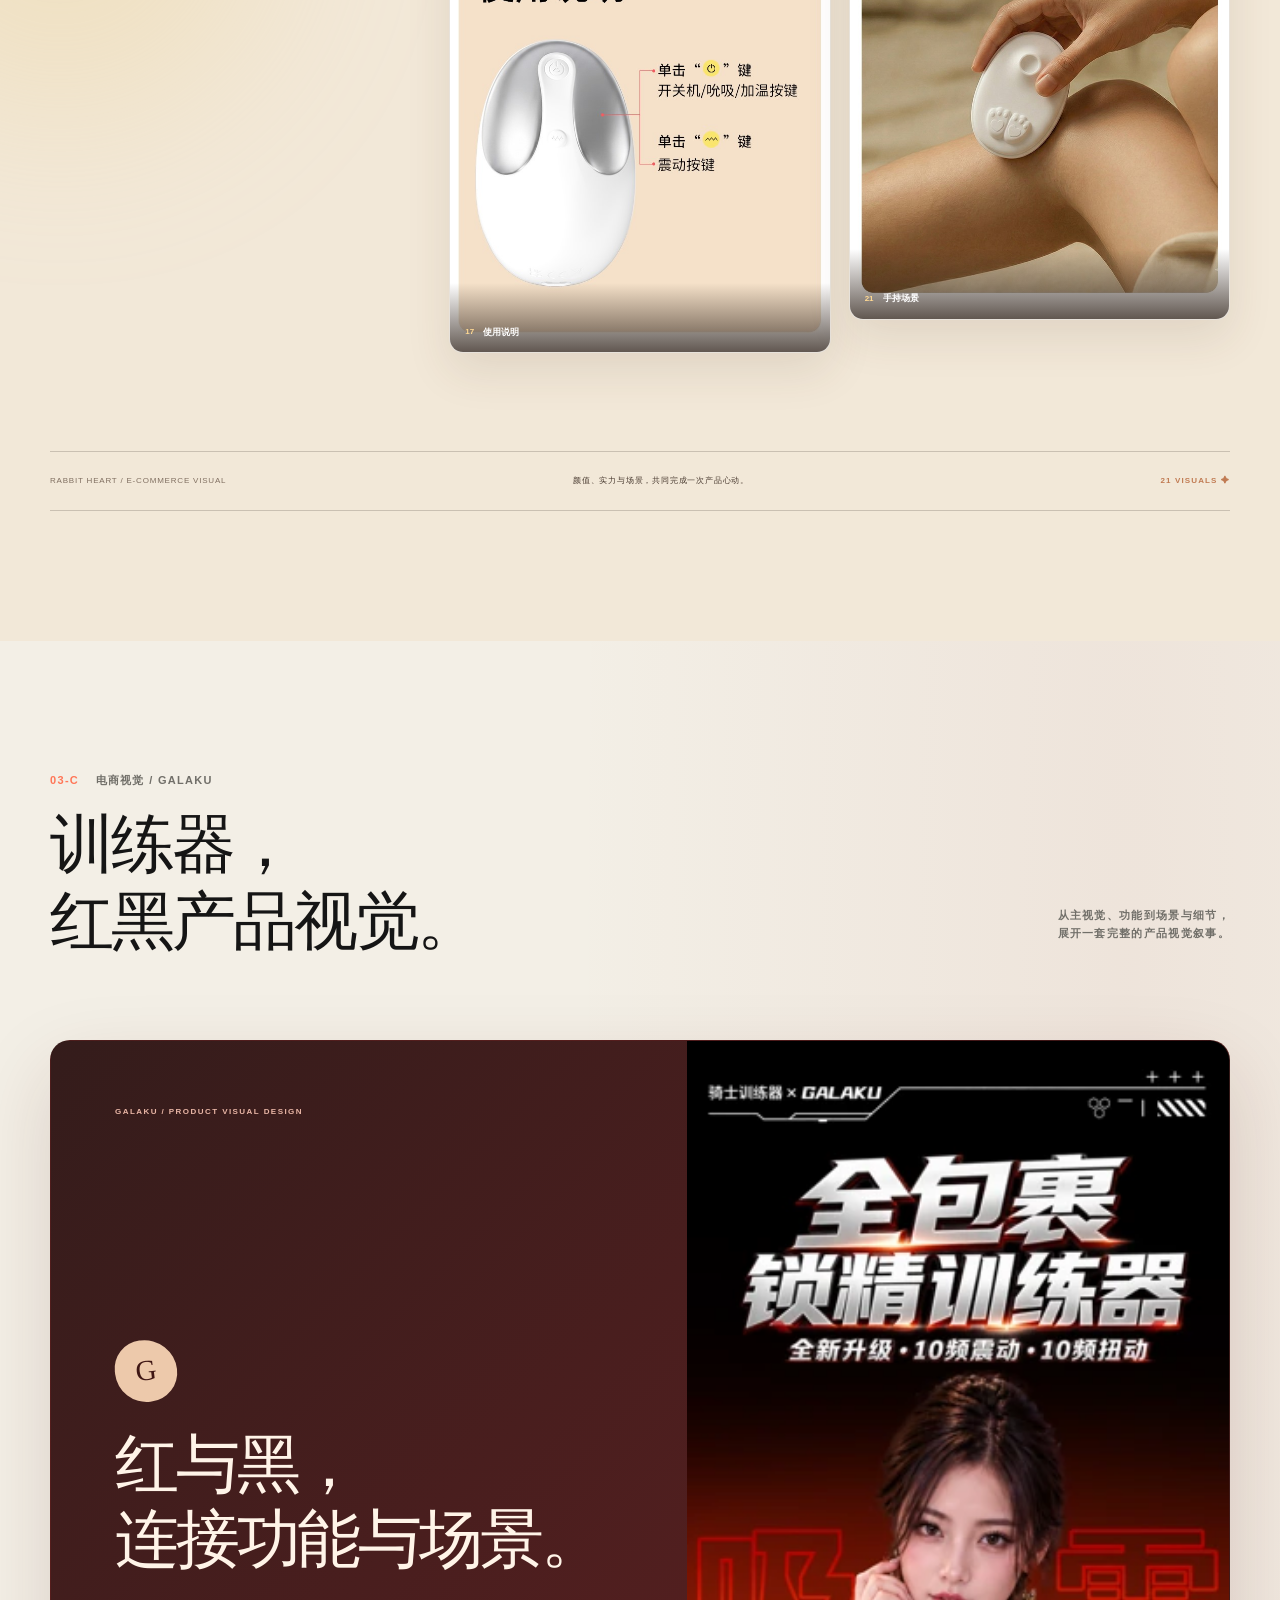
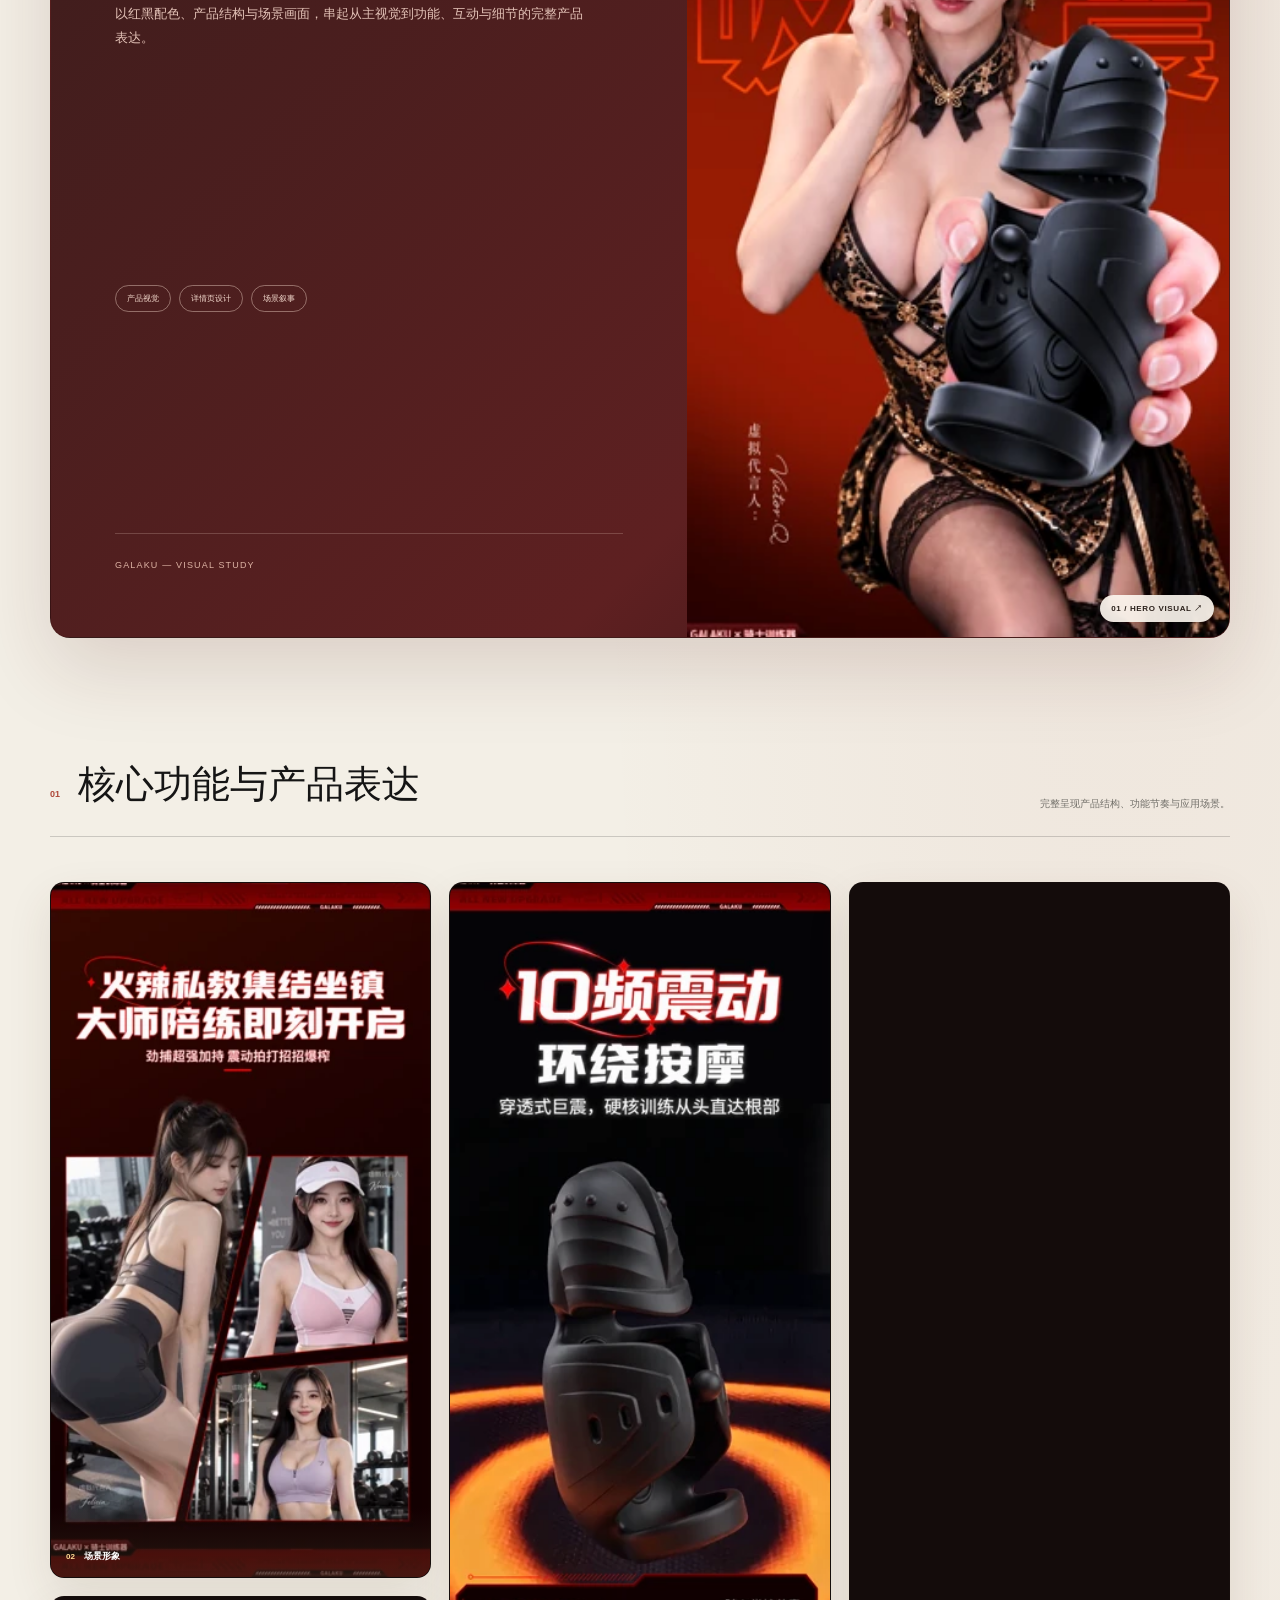
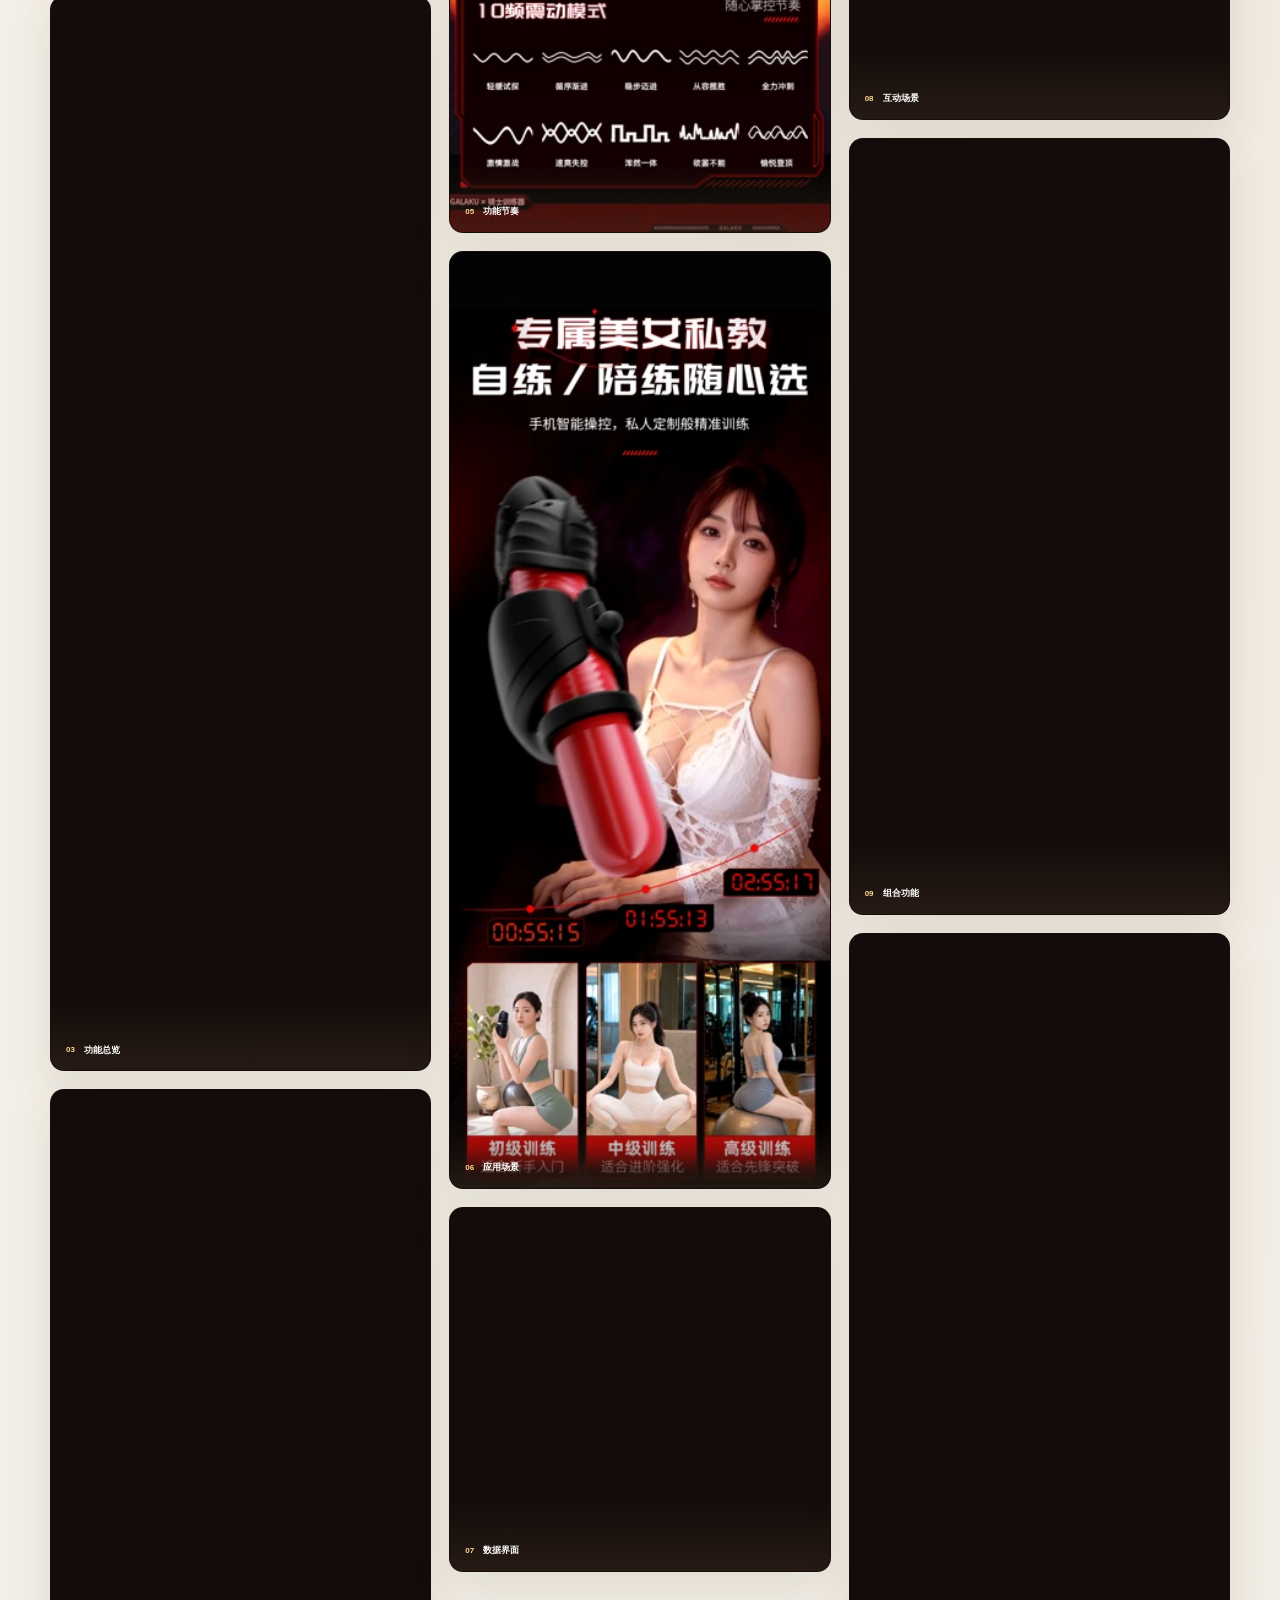
==== commit 465e4eb2: "Refine career section location and project labels" ====
--- a/index.html
+++ b/index.html
@@ -717,7 +717,7 @@
             <div class="timeline-year">2024 — 至今</div>
             <div class="timeline-role">
               <h3>资深产品设计师</h3>
-              <p>某某科技 / 深圳</p>
+              <p>品牌与电商视觉 / 深圳</p>
             </div>
             <p class="timeline-desc">负责核心产品体验与设计系统，推动从策略到上线的端到端协作。</p>
             <span class="timeline-dot"></span>
@@ -726,7 +726,7 @@
             <div class="timeline-year">2022 — 2024</div>
             <div class="timeline-role">
               <h3>产品设计师</h3>
-              <p>创意工作室 / 上海</p>
+              <p>创意工作室 / 广州</p>
             </div>
             <p class="timeline-desc">与多个生活方式和科技品牌合作，打造网站、应用与品牌数字体验。</p>
             <span class="timeline-dot"></span>
@@ -735,7 +735,7 @@
             <div class="timeline-year">2020 — 2022</div>
             <div class="timeline-role">
               <h3>视觉设计师</h3>
-              <p>独立创作 / 远程</p>
+              <p>独立创作 / 项目实践</p>
             </div>
             <p class="timeline-desc">从平面与品牌出发，逐渐走入交互与代码的世界。</p>
             <span class="timeline-dot"></span>
